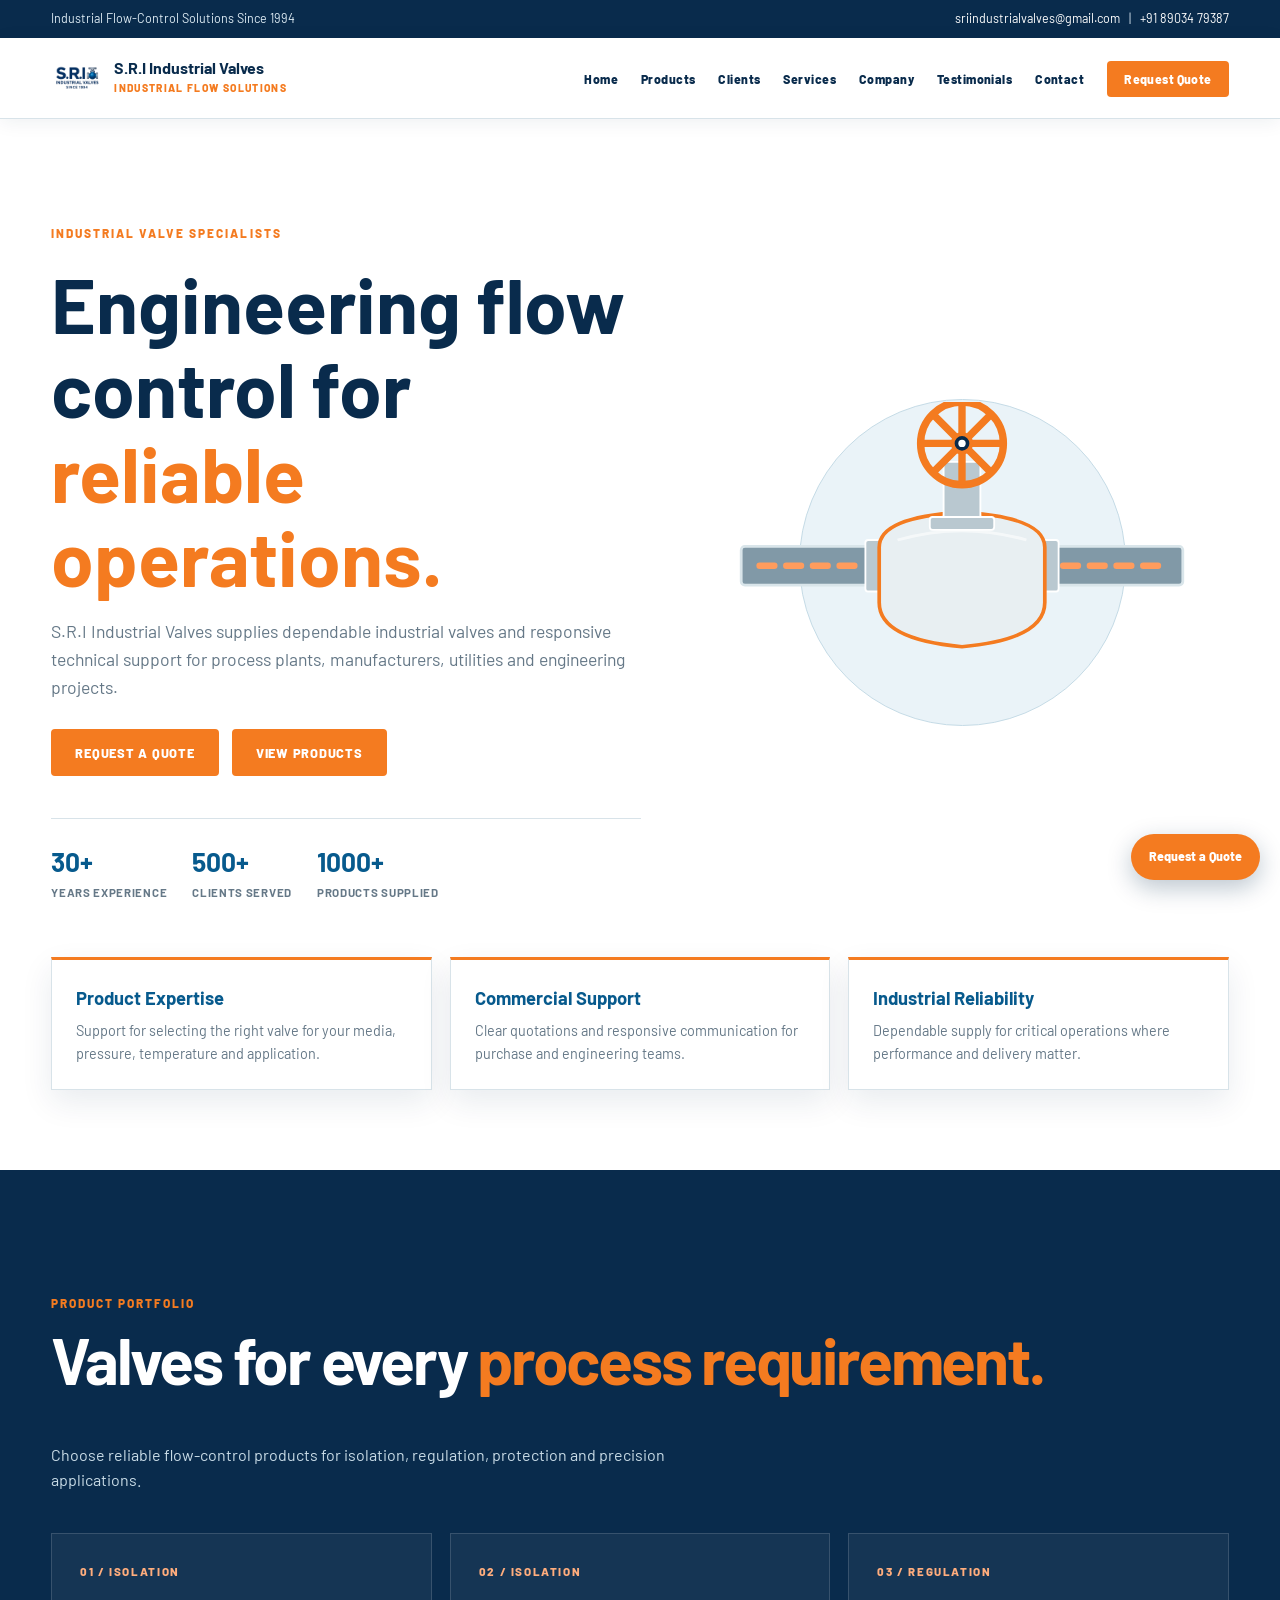
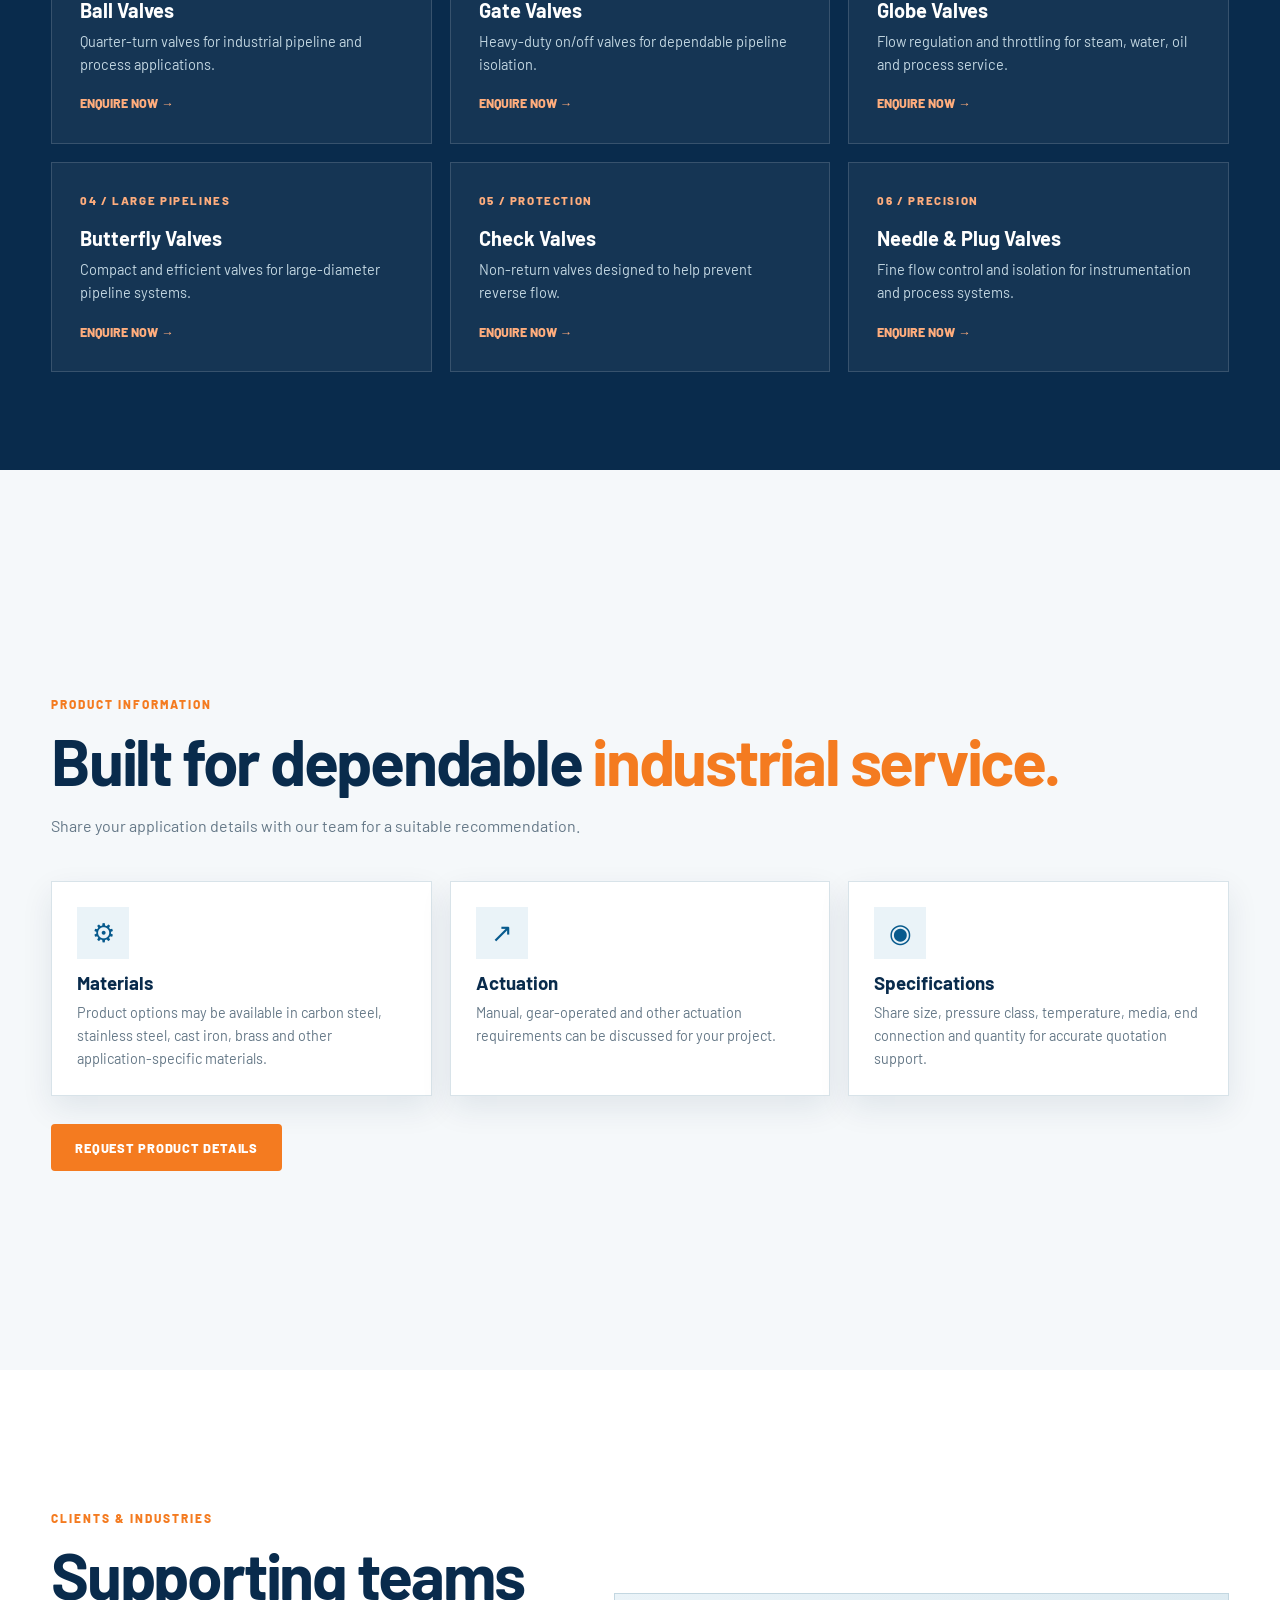
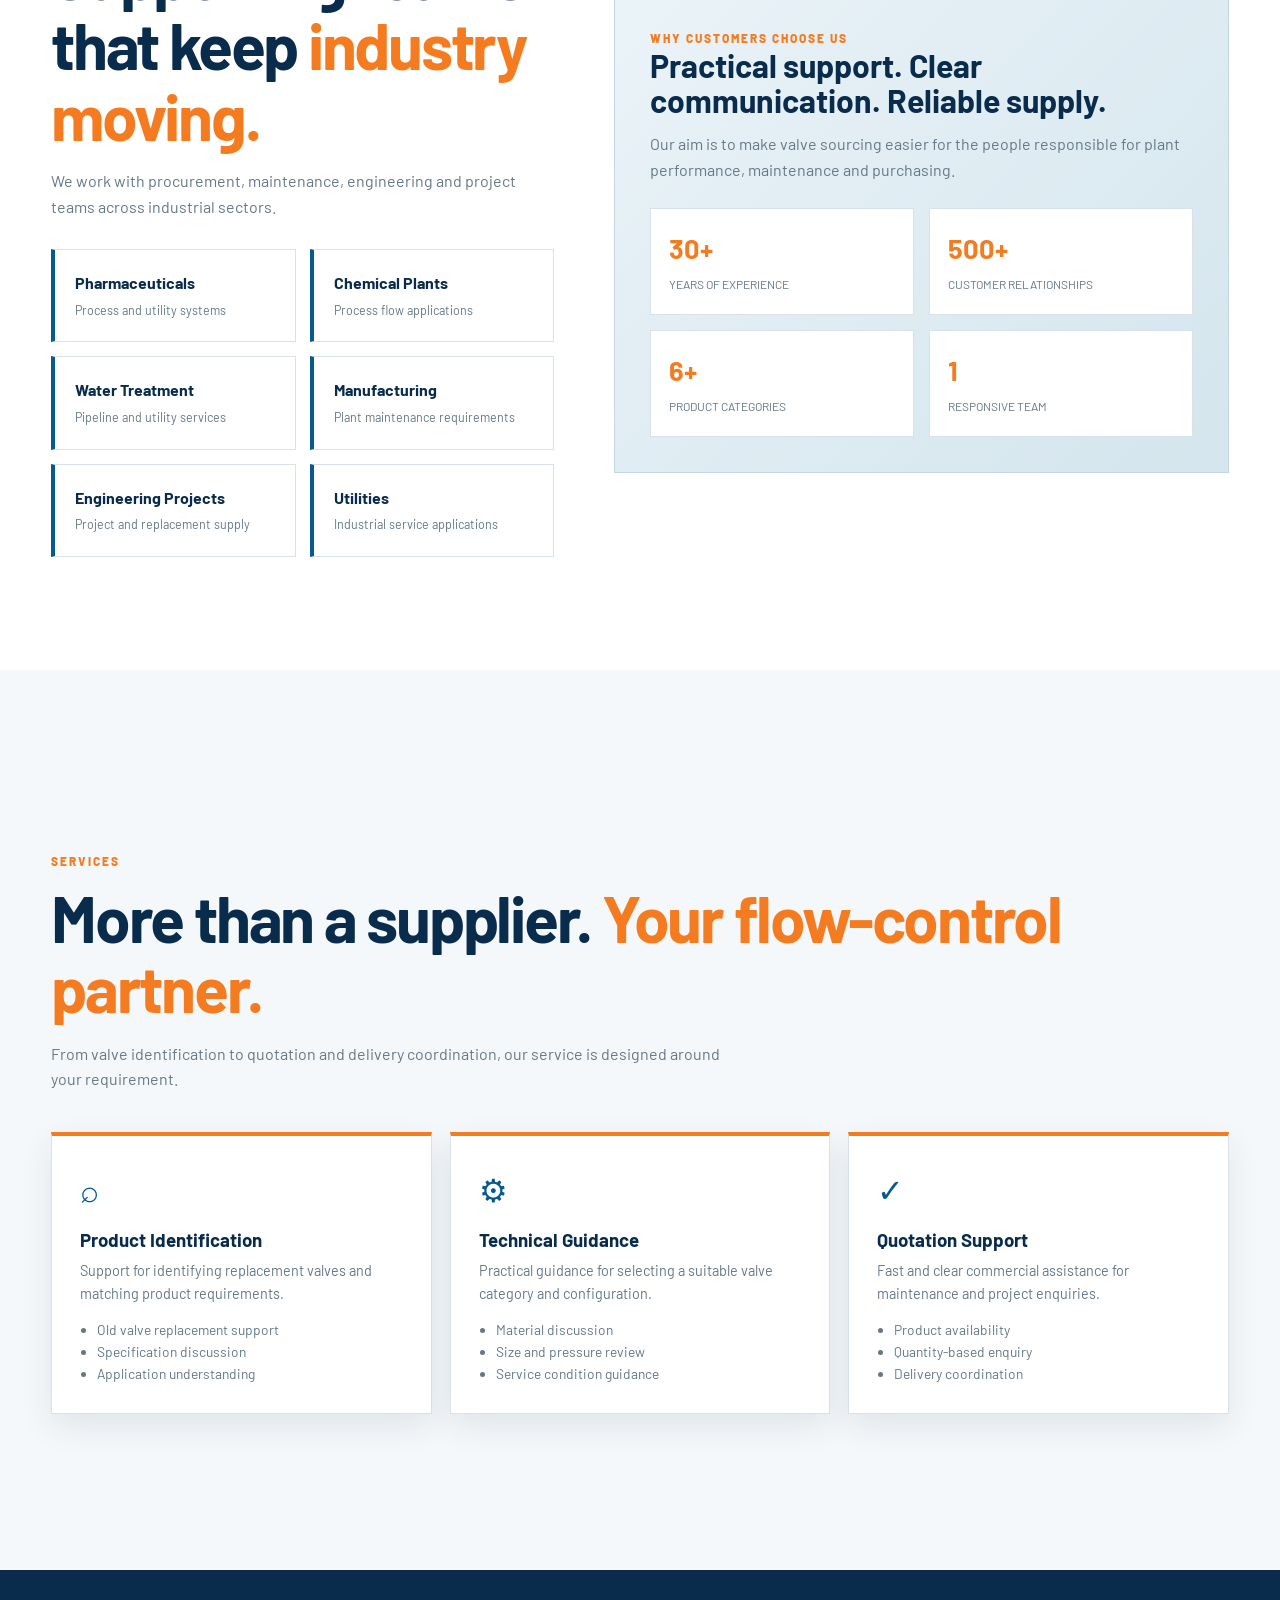
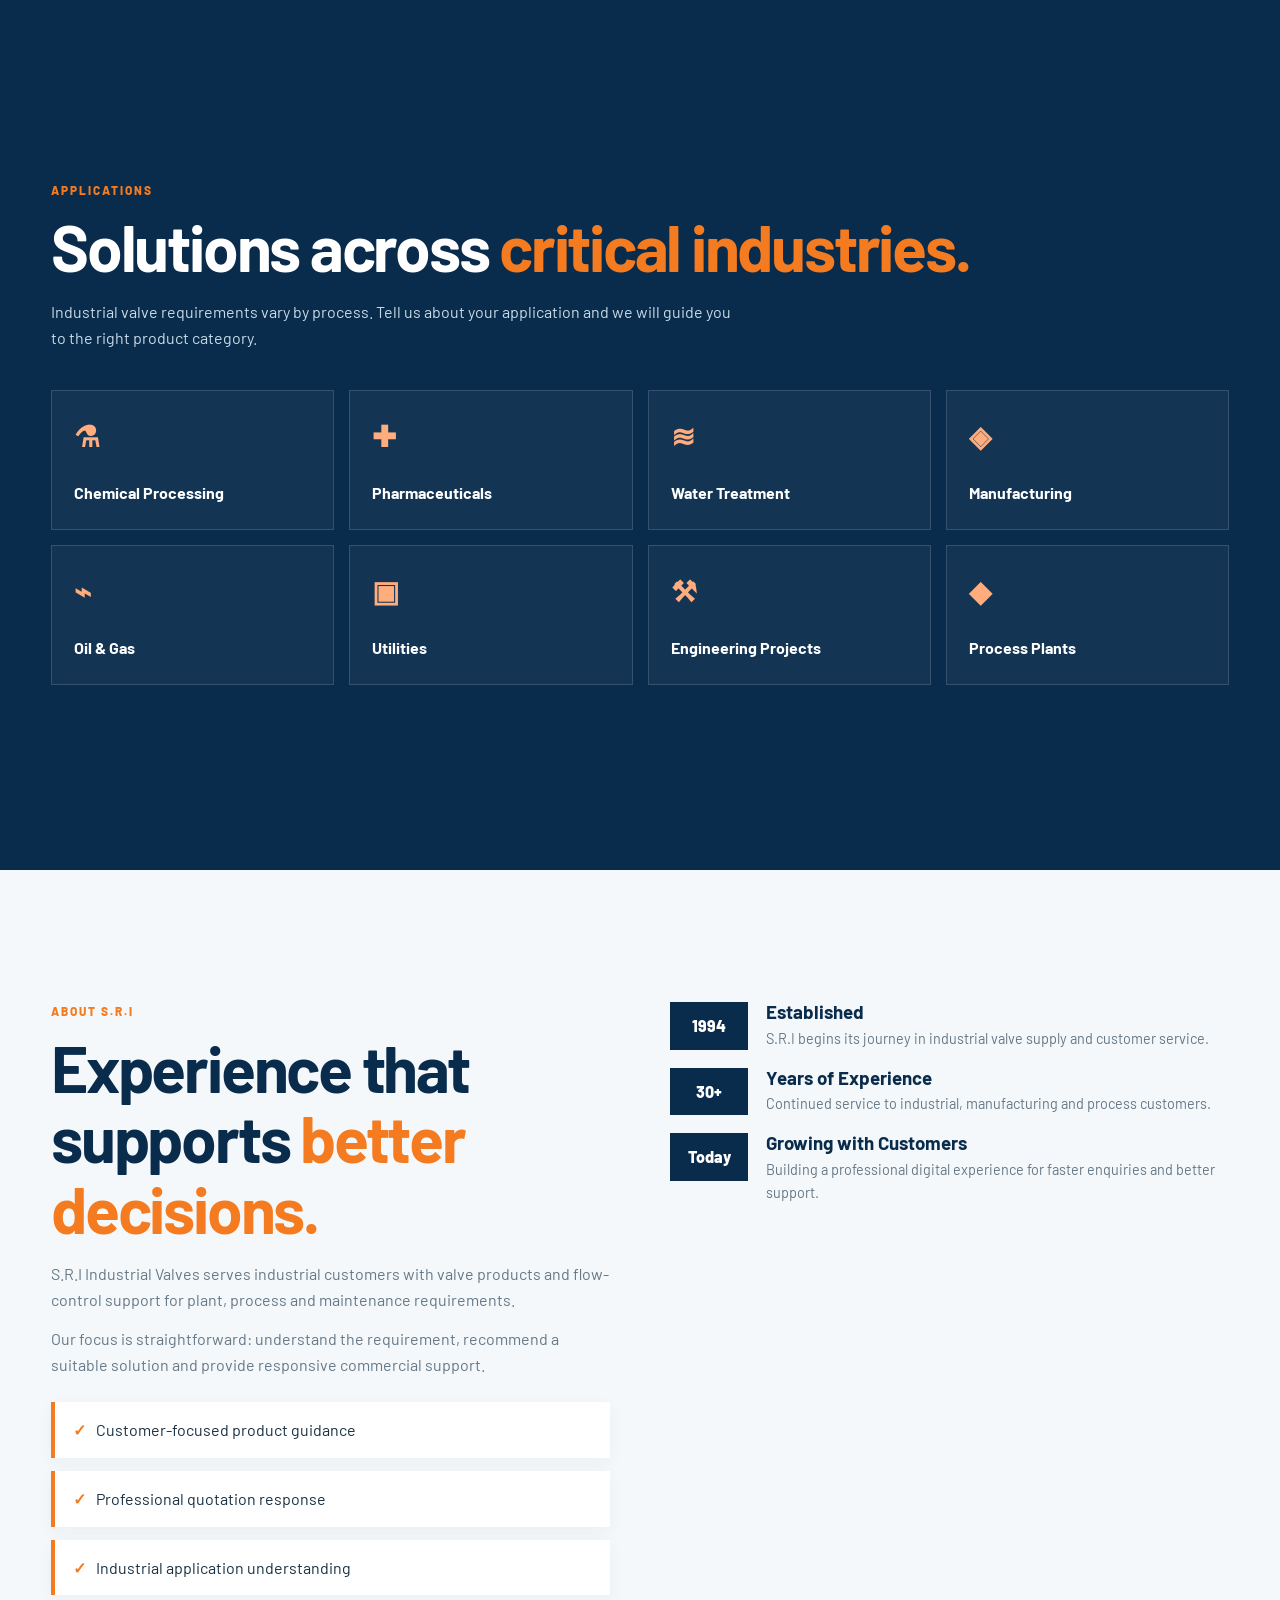
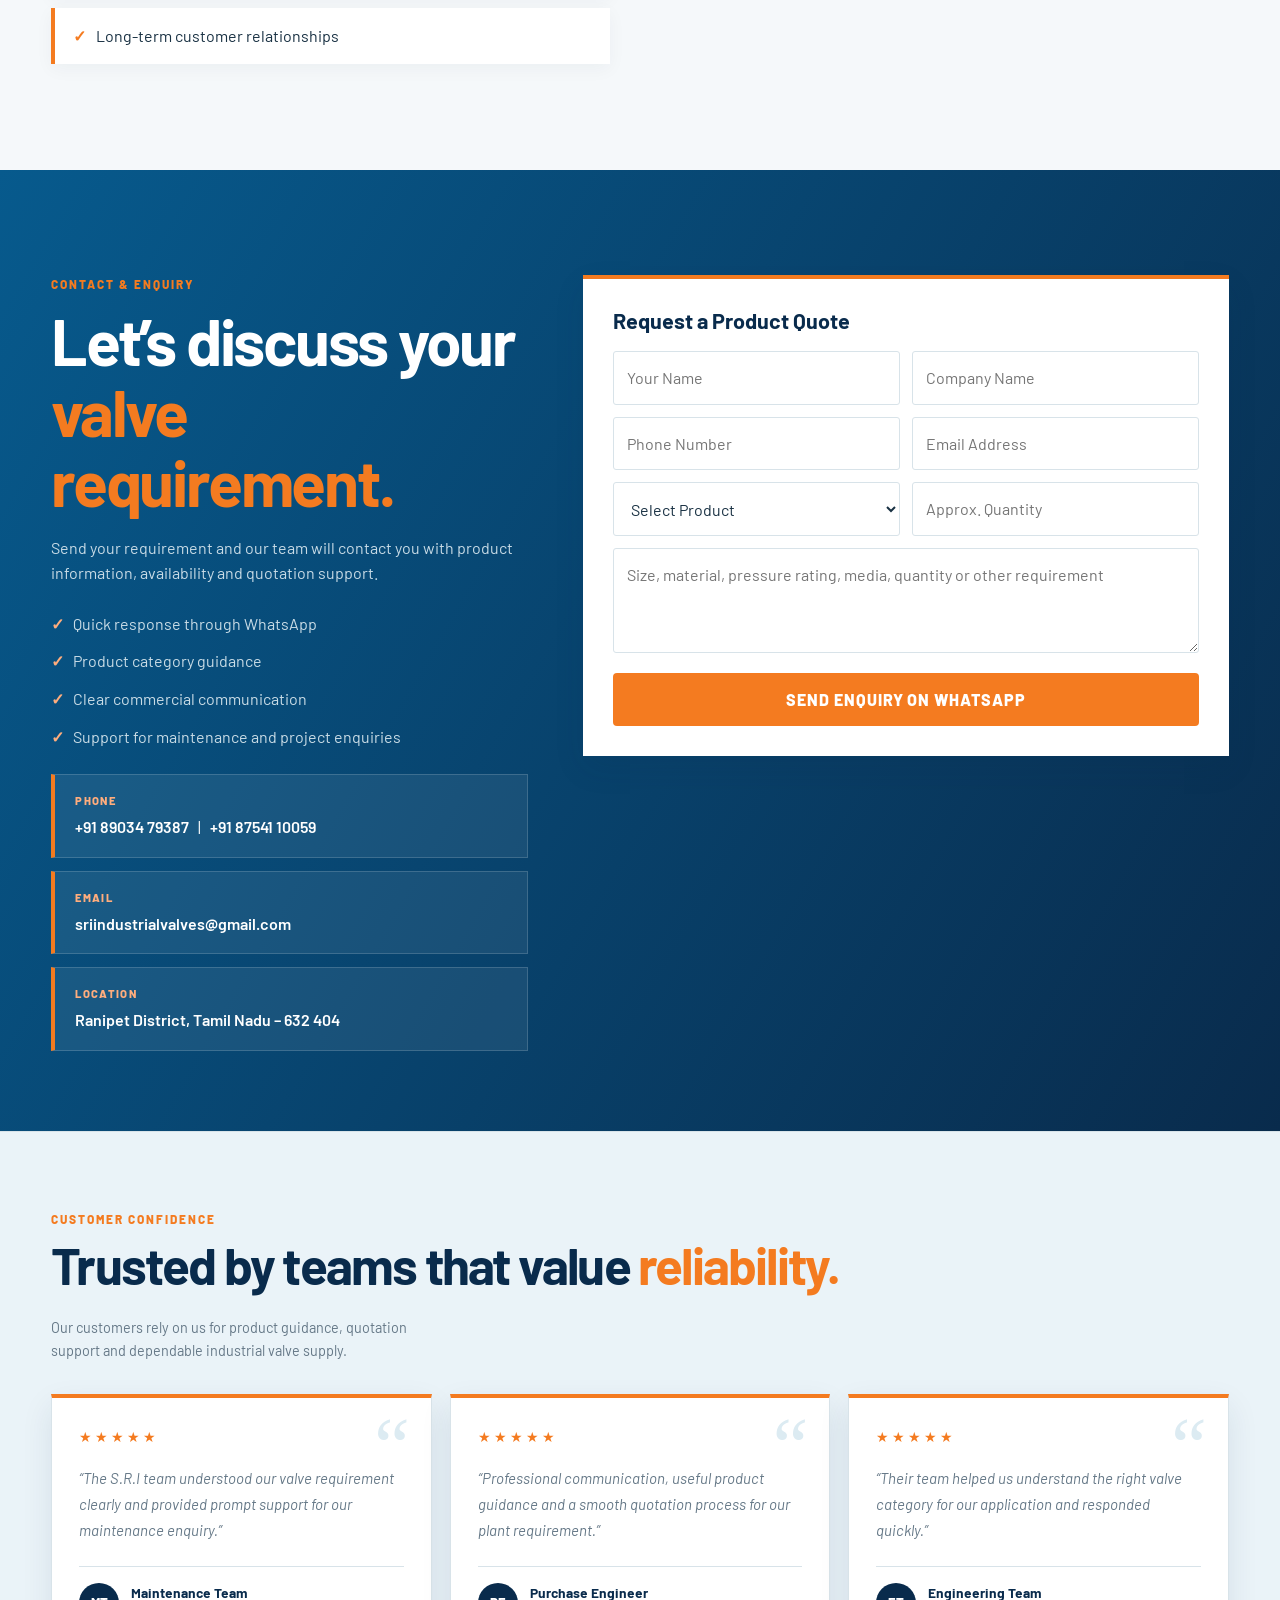
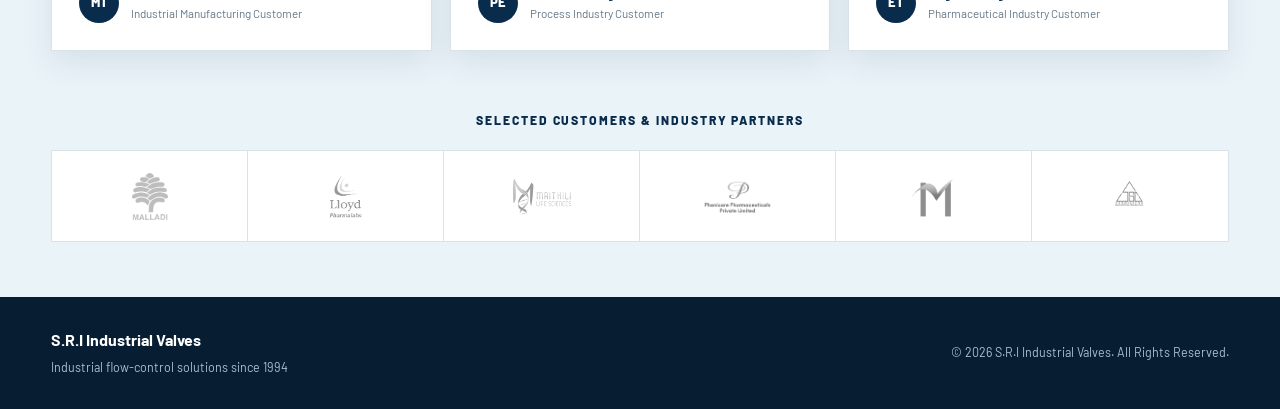
==== index.html @ 45f21a57 "Update print statement from 'Hello' to 'Goodbye'" ====
<!DOCTYPE html>
<html lang="en">
<head>
<meta charset="UTF-8">
<meta name="viewport" content="width=device-width, initial-scale=1.0">
<meta name="description" content="S.R.I Industrial Valves - Industrial valve products, technical service and quotation support.">
<title>S.R.I Industrial Valves | Industrial Flow Solutions</title>

<link href="https://fonts.googleapis.com/css2?family=Barlow:wght@400;500;600;700;800&display=swap" rel="stylesheet">

<style>
:root{
  --navy:#092B4C;
  --blue:#075A8D;
  --blue-light:#EAF3F8;
  --orange:#F47B20;
  --orange-dark:#D95D0B;
  --text:#193143;
  --muted:#657887;
  --bg:#F5F8FA;
  --white:#FFFFFF;
  --line:#D8E3E9;
  --shadow:0 12px 30px rgba(9,43,76,.09);
}

*{box-sizing:border-box;margin:0;padding:0}

html{
  scroll-behavior:smooth;
  scroll-padding-top:90px;
}

body{
  font-family:Barlow,Arial,sans-serif;
  color:var(--text);
  background:var(--white);
  line-height:1.6;
  overflow-x:hidden;
}

a{text-decoration:none;color:inherit}
button,input,select,textarea{font:inherit}
.container{width:min(1180px,92%);margin:auto}

/* TOP BAR */
.topbar{
  background:var(--navy);
  color:#dceaf3;
  font-size:.78rem;
}

.topbar .container{
  min-height:38px;
  display:flex;
  align-items:center;
  justify-content:space-between;
  gap:20px;
}

.topbar a{color:#fff}
.topbar a:hover{color:#ffad7d}

/* HEADER */
.header{
  position:sticky;
  top:0;
  z-index:1000;
  background:#fff;
  border-bottom:1px solid var(--line);
  box-shadow:0 3px 18px rgba(9,43,76,.07);
}

.nav{
  min-height:80px;
  display:flex;
  align-items:center;
  justify-content:space-between;
  gap:25px;
}

.brand{
  display:flex;
  align-items:center;
  gap:11px;
  color:var(--navy);
}

.brand img{
  width:52px;
  height:52px;
  object-fit:contain;
}

.brand strong{
  display:block;
  font-size:1rem;
  line-height:1.1;
}

.brand small{
  display:block;
  margin-top:4px;
  color:var(--orange);
  font-size:.65rem;
  font-weight:800;
  letter-spacing:.13em;
}

.nav-links{
  display:flex;
  align-items:center;
  gap:23px;
  list-style:none;
}

.nav-links a{
  color:var(--navy);
  font-size:.77rem;
  font-weight:800;
  letter-spacing:.035em;
}

.nav-links a:hover{color:var(--orange)}

.nav-links .quote-link{
  padding:11px 17px;
  border-radius:4px;
  color:#fff;
  background:var(--orange);
}

.nav-links .quote-link:hover{
  color:#fff;
  background:var(--orange-dark);
}

.menu{
  display:none;
  width:43px;
  height:40px;
  border:1px solid var(--line);
  border-radius:5px;
  background:#fff;
  cursor:pointer;
}

.menu span{
  display:block;
  width:22px;
  height:2px;
  margin:5px auto;
  background:var(--navy);
}

/* SECTIONS */
.page-section{
  min-height:100vh;
  padding:105px 0 80px;
  display:flex;
  align-items:center;
}

.light{background:var(--bg)}
.dark{background:var(--navy);color:#fff}
.blue{
  background:linear-gradient(120deg,#075A8D,#092B4C);
  color:#fff;
}

.section-label{
  color:var(--orange);
  font-size:.74rem;
  font-weight:800;
  letter-spacing:.17em;
  text-transform:uppercase;
}

h1,h2,h3{line-height:1.1}

h2{
  margin:12px 0 17px;
  color:var(--navy);
  font-size:clamp(2.4rem,5vw,4.4rem);
  letter-spacing:-.035em;
}

.dark h2,.blue h2{color:#fff}
h2 span{color:var(--orange)}

.intro{
  max-width:680px;
  color:var(--muted);
  font-size:1rem;
}

.dark .intro,.blue .intro{color:#c8dbe6}

.btn{
  display:inline-flex;
  align-items:center;
  justify-content:center;
  min-height:47px;
  padding:0 22px;
  border:2px solid var(--orange);
  border-radius:4px;
  background:var(--orange);
  color:#fff;
  font-size:.8rem;
  font-weight:800;
  letter-spacing:.06em;
  text-transform:uppercase;
  transition:.25s;
}

.btn:hover{
  background:var(--orange-dark);
  border-color:var(--orange-dark);
  transform:translateY(-2px);
}

.btn-outline{
  background:transparent;
  border-color:#fff;
}

.btn-outline:hover{
  background:#ffffff18;
  border-color:#fff;
}

.buttons{
  display:flex;
  gap:13px;
  flex-wrap:wrap;
  margin-top:28px;
}

/* HOME */
#home{
  position:relative;
  overflow:hidden;
}

.home-grid{
  display:grid;
  grid-template-columns:1.05fr .95fr;
  gap:55px;
  align-items:center;
}

.home-content h1{
  margin:18px 0;
  font-size:clamp(3rem,6vw,5.9rem);
  color:var(--navy);
}

.home-content h1 span{color:var(--orange)}

.home-lead{
  max-width:600px;
  color:var(--muted);
  font-size:1.1rem;
}

.home-stats{
  display:flex;
  gap:25px;
  flex-wrap:wrap;
  margin-top:42px;
  padding-top:22px;
  border-top:1px solid var(--line);
}

.home-stats strong{
  display:block;
  color:var(--blue);
  font-size:1.65rem;
}

.home-stats small{
  display:block;
  color:var(--muted);
  font-size:.72rem;
  font-weight:700;
  letter-spacing:.06em;
  text-transform:uppercase;
}

.hero-visual{
  position:relative;
  min-height:390px;
  display:grid;
  place-items:center;
}

.hero-visual:before{
  content:"";
  position:absolute;
  width:325px;
  height:325px;
  border-radius:50%;
  background:var(--blue-light);
  border:1px solid #c5dbe6;
}

.valve-svg{
  position:relative;
  width:min(460px,100%);
  animation:floatValve 4s ease-in-out infinite;
}

.pipe{
  fill:#8199A7;
  stroke:#D9E5EA;
  stroke-width:3;
}

.body{
  fill:#E8EFF2;
  stroke:#F47B20;
  stroke-width:4;
}

.metal{
  fill:#B9C8D0;
  stroke:#fff;
  stroke-width:2;
}

.wheel{
  fill:none;
  stroke:#F47B20;
  stroke-width:8;
}

.flow{
  stroke:#FF9C5D;
  stroke-width:7;
  stroke-linecap:round;
  stroke-dasharray:16 13;
  animation:flow 1.1s linear infinite;
}

@keyframes floatValve{
  50%{transform:translateY(-9px)}
}

@keyframes flow{
  to{stroke-dashoffset:-58}
}

/* HOME CARDS */
.home-cards{
  display:grid;
  grid-template-columns:repeat(3,1fr);
  gap:18px;
  margin-top:55px;
}

.home-card{
  padding:24px;
  background:#fff;
  border:1px solid var(--line);
  border-top:3px solid var(--orange);
  box-shadow:var(--shadow);
}

.home-card b{
  display:block;
  color:var(--blue);
  font-size:1.15rem;
  margin-bottom:6px;
}

.home-card p{
  color:var(--muted);
  font-size:.9rem;
}

/* PRODUCTS */
.product-heading{
  display:flex;
  align-items:end;
  justify-content:space-between;
  gap:30px;
  flex-wrap:wrap;
}

.product-grid{
  display:grid;
  grid-template-columns:repeat(3,1fr);
  gap:18px;
  margin-top:40px;
}

.product{
  position:relative;
  padding:28px;
  background:#ffffff0c;
  border:1px solid #ffffff25;
  transition:.25s;
}

.product:after{
  content:"";
  position:absolute;
  left:0;
  right:0;
  bottom:0;
  height:3px;
  background:var(--orange);
  transform:scaleX(0);
  transform-origin:left;
  transition:.25s;
}

.product:hover{
  transform:translateY(-6px);
  background:#ffffff15;
}

.product:hover:after{transform:scaleX(1)}

.product-number{
  color:#ffad7d;
  font-size:.72rem;
  font-weight:800;
  letter-spacing:.14em;
}

.product h3{
  margin:18px 0 9px;
  font-size:1.25rem;
}

.product p{
  color:#c2d6e1;
  font-size:.91rem;
}

.product a{
  display:inline-block;
  margin-top:18px;
  color:#ffad7d;
  font-size:.78rem;
  font-weight:800;
  text-transform:uppercase;
}

/* PRODUCT DETAIL */
.product-detail{
  display:grid;
  grid-template-columns:repeat(3,1fr);
  gap:18px;
  margin-top:42px;
}

.detail-card{
  padding:25px;
  background:#fff;
  border:1px solid var(--line);
  box-shadow:var(--shadow);
}

.detail-card h3{
  margin:14px 0 8px;
  color:var(--navy);
}

.detail-card p{
  color:var(--muted);
  font-size:.9rem;
}

.detail-icon{
  width:52px;
  height:52px;
  display:grid;
  place-items:center;
  background:var(--blue-light);
  color:var(--blue);
  font-size:1.6rem;
}

/* CLIENTS */
.client-layout{
  display:grid;
  grid-template-columns:.9fr 1.1fr;
  gap:60px;
  align-items:center;
}

.client-list{
  display:grid;
  grid-template-columns:1fr 1fr;
  gap:14px;
  margin-top:30px;
}

.client-card{
  padding:20px;
  background:#fff;
  border:1px solid var(--line);
  border-left:4px solid var(--blue);
  transition:.25s;
}

.client-card:hover{
  border-left-color:var(--orange);
  transform:translateY(-4px);
  box-shadow:var(--shadow);
}

.client-card strong{
  display:block;
  color:var(--navy);
  font-size:1rem;
}

.client-card span{
  color:var(--muted);
  font-size:.78rem;
}

.client-visual{
  padding:35px;
  background:linear-gradient(135deg,#EAF3F8,#D4E5ED);
  border:1px solid #c3d7e1;
}

.client-visual h3{
  color:var(--navy);
  font-size:2rem;
}

.client-visual p{
  margin-top:13px;
  color:var(--muted);
}

.client-numbers{
  display:grid;
  grid-template-columns:1fr 1fr;
  gap:15px;
  margin-top:25px;
}

.client-number{
  padding:18px;
  background:#fff;
  border:1px solid var(--line);
}

.client-number strong{
  display:block;
  color:var(--orange);
  font-size:1.7rem;
}

.client-number span{
  color:var(--muted);
  font-size:.75rem;
  text-transform:uppercase;
}

/* SERVICES */
.service-grid{
  display:grid;
  grid-template-columns:repeat(3,1fr);
  gap:18px;
  margin-top:40px;
}

.service{
  padding:28px;
  background:#fff;
  border:1px solid var(--line);
  border-top:4px solid var(--orange);
  box-shadow:var(--shadow);
}

.service-icon{
  font-size:2rem;
  color:var(--blue);
}

.service h3{
  margin:15px 0 8px;
  color:var(--navy);
}

.service p{
  color:var(--muted);
  font-size:.9rem;
}

.service ul{
  margin-top:14px;
  padding-left:17px;
  color:var(--muted);
  font-size:.86rem;
}

/* INDUSTRIES */
.industry-grid{
  display:grid;
  grid-template-columns:repeat(4,1fr);
  gap:15px;
  margin-top:40px;
}

.industry{
  min-height:140px;
  padding:22px;
  background:#ffffff0b;
  border:1px solid #ffffff25;
  transition:.25s;
}

.industry:hover{
  background:#ffffff15;
  border-color:var(--orange);
  transform:translateY(-5px);
}

.industry b{
  display:block;
  margin-bottom:25px;
  color:#ffad7d;
  font-size:1.8rem;
}

.industry h3{font-size:1rem}

/* ABOUT */
.about-grid{
  display:grid;
  grid-template-columns:1fr 1fr;
  gap:60px;
  align-items:start;
}

.about-text p{
  margin-top:14px;
  color:var(--muted);
}

.about-points{
  display:grid;
  gap:13px;
  margin-top:25px;
  list-style:none;
}

.about-points li{
  padding:15px 18px;
  background:#fff;
  border-left:4px solid var(--orange);
  box-shadow:0 5px 18px #092b4c0b;
}

.about-points li:before{
  content:"✓";
  margin-right:10px;
  color:var(--orange);
  font-weight:800;
}

.timeline{display:grid;gap:18px}

.timeline-item{
  display:grid;
  grid-template-columns:78px 1fr;
  gap:18px;
  align-items:start;
}

.timeline-year{
  padding:11px 5px;
  text-align:center;
  background:var(--navy);
  color:#fff;
  font-weight:800;
}

.timeline-item h3{
  margin-bottom:4px;
  color:var(--navy);
}

.timeline-item p{
  color:var(--muted);
  font-size:.9rem;
}

/* QUOTE AND CONTACT */
.quote-contact{
  display:grid;
  grid-template-columns:.85fr 1.15fr;
  gap:55px;
  align-items:start;
}

.quote-points{
  display:grid;
  gap:12px;
  margin-top:25px;
  list-style:none;
  color:#c9dce6;
}

.quote-points li:before{
  content:"✓";
  margin-right:9px;
  color:#ffad7d;
  font-weight:800;
}

.quote-form{
  padding:30px;
  background:#fff;
  border-top:4px solid var(--orange);
  box-shadow:var(--shadow);
}

.quote-form h3{
  margin-bottom:18px;
  color:var(--navy);
  font-size:1.35rem;
}

.form-grid{
  display:grid;
  grid-template-columns:1fr 1fr;
  gap:12px;
}

.quote-form input,
.quote-form select,
.quote-form textarea{
  width:100%;
  padding:13px;
  border:1px solid var(--line);
  border-radius:3px;
  outline:0;
  color:var(--text);
  background:#fff;
}

.quote-form input:focus,
.quote-form select:focus,
.quote-form textarea:focus{
  border-color:var(--blue);
}

.quote-form textarea{
  min-height:105px;
  margin-top:12px;
  resize:vertical;
}

.quote-form button{
  width:100%;
  margin-top:13px;
  padding:14px;
  border:0;
  border-radius:4px;
  background:var(--orange);
  color:#fff;
  font-weight:800;
  letter-spacing:.06em;
  text-transform:uppercase;
  cursor:pointer;
}

.quote-form button:hover{background:var(--orange-dark)}

.contact-details{
  display:grid;
  gap:13px;
  margin-top:25px;
}

.contact-item{
  padding:17px 20px;
  background:#ffffff12;
  border:1px solid #ffffff28;
  border-left:4px solid var(--orange);
}

.contact-item small{
  display:block;
  margin-bottom:4px;
  color:#ffad7d;
  font-weight:800;
  font-size:.7rem;
  letter-spacing:.12em;
  text-transform:uppercase;
}

.contact-item a,
.contact-item span{
  color:#fff;
  font-weight:600;
}

/* TESTIMONIALS AND LOGOS */
.footer-proof{
  padding:78px 0 55px;
  background:#EAF3F8;
  border-top:1px solid var(--line);
}

.footer-proof-head{
  display:flex;
  align-items:end;
  justify-content:space-between;
  gap:25px;
  flex-wrap:wrap;
  margin-bottom:32px;
}

.footer-proof-head h2{
  margin:9px 0 0;
  color:var(--navy);
  font-size:clamp(2rem,4vw,3.2rem);
  line-height:1.05;
}

.footer-proof-head h2 span{color:var(--orange)}

.footer-proof-note{
  max-width:400px;
  color:var(--muted);
  font-size:.9rem;
}

.testimonial-grid{
  display:grid;
  grid-template-columns:repeat(3,1fr);
  gap:18px;
}

.testimonial-card{
  position:relative;
  min-height:245px;
  padding:27px;
  background:#fff;
  border:1px solid var(--line);
  border-top:4px solid var(--orange);
  box-shadow:var(--shadow);
}

.testimonial-card:before{
  content:"“";
  position:absolute;
  top:8px;
  right:21px;
  color:#DCEBF2;
  font-family:Georgia,serif;
  font-size:5rem;
  line-height:1;
}

.testimonial-stars{
  color:var(--orange);
  font-size:.9rem;
  letter-spacing:3px;
}

.testimonial-card blockquote{
  position:relative;
  z-index:1;
  margin:18px 0 23px;
  color:var(--muted);
  font-size:.94rem;
  font-style:italic;
  line-height:1.7;
}

.testimonial-person{
  display:flex;
  align-items:center;
  gap:12px;
  padding-top:15px;
  border-top:1px solid var(--line);
}

.testimonial-avatar{
  width:40px;
  height:40px;
  display:grid;
  place-items:center;
  border-radius:50%;
  background:var(--navy);
  color:#fff;
  font-weight:800;
  font-size:.82rem;
}

.testimonial-person strong{
  display:block;
  color:var(--navy);
  font-size:.86rem;
}

.testimonial-person small{
  display:block;
  color:var(--muted);
  font-size:.73rem;
}

.client-logo-title{
  margin:60px 0 20px;
  color:var(--navy);
  font-size:.76rem;
  font-weight:800;
  letter-spacing:.16em;
  text-align:center;
  text-transform:uppercase;
}

.client-logo-strip{
  display:grid;
  grid-template-columns:repeat(6,1fr);
  border:1px solid var(--line);
  background:#fff;
}

.client-logo{
  min-height:90px;
  padding:15px;
  display:flex;
  align-items:center;
  justify-content:center;
  border-right:1px solid var(--line);
  transition:.25s;
}

.client-logo:last-child{border-right:0}

.client-logo:hover{background:var(--blue-light)}

.client-logo img{
  max-width:115px;
  max-height:47px;
  object-fit:contain;
  filter:grayscale(100%);
  opacity:.62;
  transition:.25s;
}

.client-logo:hover img{
  filter:grayscale(0);
  opacity:1;
}

.client-logo-fallback{
  color:var(--navy);
  font-size:.75rem;
  font-weight:800;
  letter-spacing:.04em;
  text-align:center;
  text-transform:uppercase;
}

/* FOOTER */
footer{
  padding:30px 0;
  background:#061D32;
  color:#abc1cf;
}

.footer-inner{
  display:flex;
  align-items:center;
  justify-content:space-between;
  gap:20px;
  flex-wrap:wrap;
}

footer strong{color:#fff}
footer small{font-size:.78rem}

.floating{
  position:fixed;
  right:20px;
  bottom:20px;
  z-index:900;
  padding:13px 18px;
  border-radius:25px;
  background:var(--orange);
  color:#fff;
  font-size:.78rem;
  font-weight:800;
  box-shadow:0 8px 25px #092b4c45;
}

.floating:hover{background:var(--orange-dark)}

/* RESPONSIVE */
@media(max-width:900px){
  .topbar .container{
    justify-content:center;
    text-align:center;
  }

  .top-email{display:none}

  .nav-links{
    display:none;
    position:absolute;
    top:80px;
    left:4%;
    right:4%;
    padding:9px;
    flex-direction:column;
    align-items:stretch;
    gap:0;
    background:#fff;
    border:1px solid var(--line);
    box-shadow:var(--shadow);
  }

  .nav-links.open{display:flex}
  .nav-links a{display:block;padding:14px}
  .menu{display:block}

  .home-grid,
  .client-layout,
  .about-grid,
  .quote-contact{
    grid-template-columns:1fr;
  }

  .home-content{text-align:center}
  .home-lead{margin:auto}
  .buttons,.home-stats{justify-content:center}

  .hero-visual{
    order:-1;
    min-height:285px;
  }

  .valve-svg{max-width:350px}

  .product-grid,
  .product-detail,
  .service-grid,
  .testimonial-grid{
    grid-template-columns:repeat(2,1fr);
  }

  .industry-grid{grid-template-columns:repeat(2,1fr)}

  .client-logo-strip{grid-template-columns:repeat(3,1fr)}

  .client-logo:nth-child(3){border-right:0}

  .client-logo:nth-child(-n+3){
    border-bottom:1px solid var(--line);
  }
}

@media(max-width:560px){
  .container{width:90%}

  .page-section{
    min-height:0;
    padding:80px 0 65px;
  }

  .brand strong{font-size:.82rem}
  .brand small{font-size:.55rem}
  .home-content h1{font-size:3.3rem}

  .product-grid,
  .product-detail,
  .service-grid,
  .industry-grid,
  .client-list,
  .form-grid,
  .testimonial-grid{
    grid-template-columns:1fr;
  }

  .home-cards{grid-template-columns:1fr}

  .client-numbers{grid-template-columns:1fr 1fr}

  .quote-form{padding:22px}

  .footer-proof{padding:60px 0 40px}

  .client-logo-strip{grid-template-columns:repeat(2,1fr)}

  .client-logo{
    min-height:78px;
    border-right:1px solid var(--line);
    border-bottom:1px solid var(--line);
  }

  .client-logo:nth-child(3){
    border-right:1px solid var(--line);
  }

  .client-logo:nth-child(even){border-right:0}

  .client-logo:nth-last-child(-n+2){border-bottom:0}

  .floating{
    right:12px;
    bottom:12px;
    font-size:.7rem;
  }
}
</style>
</head>

<body>

<!-- TOP BAR -->
<div class="topbar">
  <div class="container">
    <span>Industrial Flow-Control Solutions Since 1994</span>
    <span class="top-email">
      <a href="mailto:sriindustrialvalves@gmail.com">sriindustrialvalves@gmail.com</a>
      &nbsp; | &nbsp;
      <a href="tel:+918903479387">+91 89034 79387</a>
    </span>
  </div>
</div>

<!-- HEADER -->
<header class="header">
  <div class="container nav">
    <a class="brand" href="#home">
      <img src="logo.png" alt="S.R.I Industrial Valves logo">
      <div>
        <strong>S.R.I Industrial Valves</strong>
        <small>INDUSTRIAL FLOW SOLUTIONS</small>
      </div>
    </a>

    <button class="menu" id="menu" aria-label="Open navigation">
      <span></span>
      <span></span>
      <span></span>
    </button>

    <ul class="nav-links" id="navLinks">
      <li><a href="#home">Home</a></li>
      <li><a href="#products">Products</a></li>
      <li><a href="#clients">Clients</a></li>
      <li><a href="#services">Services</a></li>
      <li><a href="#about">Company</a></li>
      <li><a href="#testimonials">Testimonials</a></li>
      <li><a href="#contact">Contact</a></li>
      <li><a class="quote-link" href="#quote">Request Quote</a></li>
    </ul>
  </div>
</header>

<main>

<!-- HOME -->
<section class="page-section" id="home">
  <div class="container">
    <div class="home-grid">

      <div class="home-content">
        <div class="section-label">Industrial Valve Specialists</div>

        <h1>
          Engineering flow control for
          <span>reliable operations.</span>
        </h1>

        <p class="home-lead">
          S.R.I Industrial Valves supplies dependable industrial valves and responsive technical support for process plants, manufacturers, utilities and engineering projects.
        </p>

        <div class="buttons">
          <a class="btn" href="#quote">Request a Quote</a>
          <a class="btn" href="#products">View Products</a>
        </div>

        <div class="home-stats">
          <div>
            <strong>30+</strong>
            <small>Years Experience</small>
          </div>
          <div>
            <strong>500+</strong>
            <small>Clients Served</small>
          </div>
          <div>
            <strong>1000+</strong>
            <small>Products Supplied</small>
          </div>
        </div>
      </div>

      <div class="hero-visual">
        <svg class="valve-svg" viewBox="0 0 500 350" xmlns="http://www.w3.org/2000/svg" aria-label="Industrial valve illustration">
          <rect class="pipe" x="10" y="157" width="155" height="42" rx="4"/>
          <rect class="pipe" x="335" y="157" width="155" height="42" rx="4"/>

          <rect class="metal" x="145" y="150" width="25" height="56" rx="3"/>
          <rect class="metal" x="330" y="150" width="25" height="56" rx="3"/>

          <path class="flow" d="M30 178h110"/>
          <path class="flow" d="M360 178h110"/>

          <path class="body" d="M160 158 Q160 125 250 120 Q340 125 340 158 L340 218 Q340 258 250 266 Q160 258 160 218Z"/>
          <path d="M180 150 Q250 130 320 150" fill="none" stroke="#fff" stroke-opacity=".6" stroke-width="3"/>

          <rect class="metal" x="230" y="65" width="40" height="67" rx="4"/>
          <rect class="metal" x="215" y="125" width="70" height="14" rx="3"/>

          <circle class="wheel" cx="250" cy="45" r="45"/>
          <path class="wheel" d="M250 0v90M205 45h90M218 13l64 64M282 13l-64 64"/>

          <circle cx="250" cy="45" r="10" fill="#092B4C" stroke="#F47B20" stroke-width="4"/>
          <circle cx="250" cy="45" r="4" fill="#fff"/>
        </svg>
      </div>

    </div>

    <div class="home-cards">
      <div class="home-card">
        <b>Product Expertise</b>
        <p>Support for selecting the right valve for your media, pressure, temperature and application.</p>
      </div>

      <div class="home-card">
        <b>Commercial Support</b>
        <p>Clear quotations and responsive communication for purchase and engineering teams.</p>
      </div>

      <div class="home-card">
        <b>Industrial Reliability</b>
        <p>Dependable supply for critical operations where performance and delivery matter.</p>
      </div>
    </div>
  </div>
</section>

<!-- PRODUCTS -->
<section class="page-section dark" id="products">
  <div class="container">

    <div class="product-heading">
      <div>
        <div class="section-label">Product Portfolio</div>
        <h2>Valves for every <span>process requirement.</span></h2>
      </div>

      <p class="intro">
        Choose reliable flow-control products for isolation, regulation, protection and precision applications.
      </p>
    </div>

    <div class="product-grid">
      <article class="product">
        <div class="product-number">01 / ISOLATION</div>
        <h3>Ball Valves</h3>
        <p>Quarter-turn valves for industrial pipeline and process applications.</p>
        <a href="#quote">Enquire now →</a>
      </article>

      <article class="product">
        <div class="product-number">02 / ISOLATION</div>
        <h3>Gate Valves</h3>
        <p>Heavy-duty on/off valves for dependable pipeline isolation.</p>
        <a href="#quote">Enquire now →</a>
      </article>

      <article class="product">
        <div class="product-number">03 / REGULATION</div>
        <h3>Globe Valves</h3>
        <p>Flow regulation and throttling for steam, water, oil and process service.</p>
        <a href="#quote">Enquire now →</a>
      </article>

      <article class="product">
        <div class="product-number">04 / LARGE PIPELINES</div>
        <h3>Butterfly Valves</h3>
        <p>Compact and efficient valves for large-diameter pipeline systems.</p>
        <a href="#quote">Enquire now →</a>
      </article>

      <article class="product">
        <div class="product-number">05 / PROTECTION</div>
        <h3>Check Valves</h3>
        <p>Non-return valves designed to help prevent reverse flow.</p>
        <a href="#quote">Enquire now →</a>
      </article>

      <article class="product">
        <div class="product-number">06 / PRECISION</div>
        <h3>Needle & Plug Valves</h3>
        <p>Fine flow control and isolation for instrumentation and process systems.</p>
        <a href="#quote">Enquire now →</a>
      </article>
    </div>
  </div>
</section>

<!-- PRODUCT DETAILS -->
<section class="page-section light" id="product-range">
  <div class="container">
    <div class="section-label">Product Information</div>
    <h2>Built for dependable <span>industrial service.</span></h2>

    <p class="intro">
      Share your application details with our team for a suitable recommendation.
    </p>

    <div class="product-detail">
      <div class="detail-card">
        <div class="detail-icon">⚙</div>
        <h3>Materials</h3>
        <p>Product options may be available in carbon steel, stainless steel, cast iron, brass and other application-specific materials.</p>
      </div>

      <div class="detail-card">
        <div class="detail-icon">↗</div>
        <h3>Actuation</h3>
        <p>Manual, gear-operated and other actuation requirements can be discussed for your project.</p>
      </div>

      <div class="detail-card">
        <div class="detail-icon">◉</div>
        <h3>Specifications</h3>
        <p>Share size, pressure class, temperature, media, end connection and quantity for accurate quotation support.</p>
      </div>
    </div>

    <div class="buttons">
      <a class="btn" href="#quote">Request Product Details</a>
    </div>
  </div>
</section>

<!-- CLIENTS -->
<section class="page-section" id="clients">
  <div class="container client-layout">

    <div>
      <div class="section-label">Clients & Industries</div>
      <h2>Supporting teams that keep <span>industry moving.</span></h2>

      <p class="intro">
        We work with procurement, maintenance, engineering and project teams across industrial sectors.
      </p>

      <div class="client-list">
        <div class="client-card">
          <strong>Pharmaceuticals</strong>
          <span>Process and utility systems</span>
        </div>

        <div class="client-card">
          <strong>Chemical Plants</strong>
          <span>Process flow applications</span>
        </div>

        <div class="client-card">
          <strong>Water Treatment</strong>
          <span>Pipeline and utility services</span>
        </div>

        <div class="client-card">
          <strong>Manufacturing</strong>
          <span>Plant maintenance requirements</span>
        </div>

        <div class="client-card">
          <strong>Engineering Projects</strong>
          <span>Project and replacement supply</span>
        </div>

        <div class="client-card">
          <strong>Utilities</strong>
          <span>Industrial service applications</span>
        </div>
      </div>
    </div>

    <div class="client-visual">
      <div class="section-label">Why Customers Choose Us</div>
      <h3>Practical support. Clear communication. Reliable supply.</h3>

      <p>
        Our aim is to make valve sourcing easier for the people responsible for plant performance, maintenance and purchasing.
      </p>

      <div class="client-numbers">
        <div class="client-number">
          <strong>30+</strong>
          <span>Years of experience</span>
        </div>

        <div class="client-number">
          <strong>500+</strong>
          <span>Customer relationships</span>
        </div>

        <div class="client-number">
          <strong>6+</strong>
          <span>Product categories</span>
        </div>

        <div class="client-number">
          <strong>1</strong>
          <span>Responsive team</span>
        </div>
      </div>
    </div>

  </div>
</section>

<!-- SERVICES -->
<section class="page-section light" id="services">
  <div class="container">
    <div class="section-label">Services</div>
    <h2>More than a supplier. <span>Your flow-control partner.</span></h2>

    <p class="intro">
      From valve identification to quotation and delivery coordination, our service is designed around your requirement.
    </p>

    <div class="service-grid">
      <div class="service">
        <div class="service-icon">⌕</div>
        <h3>Product Identification</h3>
        <p>Support for identifying replacement valves and matching product requirements.</p>
        <ul>
          <li>Old valve replacement support</li>
          <li>Specification discussion</li>
          <li>Application understanding</li>
        </ul>
      </div>

      <div class="service">
        <div class="service-icon">⚙</div>
        <h3>Technical Guidance</h3>
        <p>Practical guidance for selecting a suitable valve category and configuration.</p>
        <ul>
          <li>Material discussion</li>
          <li>Size and pressure review</li>
          <li>Service condition guidance</li>
        </ul>
      </div>

      <div class="service">
        <div class="service-icon">✓</div>
        <h3>Quotation Support</h3>
        <p>Fast and clear commercial assistance for maintenance and project enquiries.</p>
        <ul>
          <li>Product availability</li>
          <li>Quantity-based enquiry</li>
          <li>Delivery coordination</li>
        </ul>
      </div>
    </div>
  </div>
</section>

<!-- INDUSTRIES -->
<section class="page-section dark" id="industries">
  <div class="container">
    <div class="section-label">Applications</div>
    <h2>Solutions across <span>critical industries.</span></h2>

    <p class="intro">
      Industrial valve requirements vary by process. Tell us about your application and we will guide you to the right product category.
    </p>

    <div class="industry-grid">
      <div class="industry"><b>⚗</b><h3>Chemical Processing</h3></div>
      <div class="industry"><b>✚</b><h3>Pharmaceuticals</h3></div>
      <div class="industry"><b>≋</b><h3>Water Treatment</h3></div>
      <div class="industry"><b>◈</b><h3>Manufacturing</h3></div>
      <div class="industry"><b>⌁</b><h3>Oil & Gas</h3></div>
      <div class="industry"><b>▣</b><h3>Utilities</h3></div>
      <div class="industry"><b>⚒</b><h3>Engineering Projects</h3></div>
      <div class="industry"><b>◆</b><h3>Process Plants</h3></div>
    </div>
  </div>
</section>

<!-- ABOUT -->
<section class="page-section light" id="about">
  <div class="container about-grid">

    <div class="about-text">
      <div class="section-label">About S.R.I</div>
      <h2>Experience that supports <span>better decisions.</span></h2>

      <p>
        S.R.I Industrial Valves serves industrial customers with valve products and flow-control support for plant, process and maintenance requirements.
      </p>

      <p>
        Our focus is straightforward: understand the requirement, recommend a suitable solution and provide responsive commercial support.
      </p>

      <ul class="about-points">
        <li>Customer-focused product guidance</li>
        <li>Professional quotation response</li>
        <li>Industrial application understanding</li>
        <li>Long-term customer relationships</li>
      </ul>
    </div>

    <div class="timeline">
      <div class="timeline-item">
        <div class="timeline-year">1994</div>
        <div>
          <h3>Established</h3>
          <p>S.R.I begins its journey in industrial valve supply and customer service.</p>
        </div>
      </div>

      <div class="timeline-item">
        <div class="timeline-year">30+</div>
        <div>
          <h3>Years of Experience</h3>
          <p>Continued service to industrial, manufacturing and process customers.</p>
        </div>
      </div>

      <div class="timeline-item">
        <div class="timeline-year">Today</div>
        <div>
          <h3>Growing with Customers</h3>
          <p>Building a professional digital experience for faster enquiries and better support.</p>
        </div>
      </div>
    </div>

  </div>
</section>

<!-- CONTACT AND QUOTE -->
<section class="page-section blue" id="contact">
  <div class="container quote-contact">

    <div id="quote">
      <div class="section-label">Contact & Enquiry</div>
      <h2>Let’s discuss your <span>valve requirement.</span></h2>

      <p class="intro">
        Send your requirement and our team will contact you with product information, availability and quotation support.
      </p>

      <ul class="quote-points">
        <li>Quick response through WhatsApp</li>
        <li>Product category guidance</li>
        <li>Clear commercial communication</li>
        <li>Support for maintenance and project enquiries</li>
      </ul>

      <div class="contact-details">
        <div class="contact-item">
          <small>Phone</small>
          <a href="tel:+918903479387">+91 89034 79387</a>
          &nbsp; | &nbsp;
          <a href="tel:+918754110059">+91 87541 10059</a>
        </div>

        <div class="contact-item">
          <small>Email</small>
          <a href="mailto:sriindustrialvalves@gmail.com">sriindustrialvalves@gmail.com</a>
        </div>

        <div class="contact-item">
          <small>Location</small>
          <span>Ranipet District, Tamil Nadu – 632 404</span>
        </div>
      </div>
    </div>

    <form class="quote-form" id="quoteForm">
      <h3>Request a Product Quote</h3>

      <div class="form-grid">
        <input name="name" placeholder="Your Name" required>
        <input name="company" placeholder="Company Name">
        <input name="phone" placeholder="Phone Number" required>
        <input name="email" type="email" placeholder="Email Address">

        <select name="product" required>
          <option value="">Select Product</option>
          <option>Ball Valve</option>
          <option>Gate Valve</option>
          <option>Globe Valve</option>
          <option>Butterfly Valve</option>
          <option>Check Valve</option>
          <option>Needle or Plug Valve</option>
          <option>Not Sure - Need Guidance</option>
        </select>

        <input name="quantity" placeholder="Approx. Quantity">
      </div>

      <textarea name="message" placeholder="Size, material, pressure rating, media, quantity or other requirement"></textarea>

      <button type="submit">Send Enquiry on WhatsApp</button>
    </form>

  </div>
</section>

<!-- TESTIMONIALS AND CLIENT LOGOS -->
<section class="footer-proof" id="testimonials">
  <div class="container">

    <div class="footer-proof-head">
      <div>
        <div class="section-label">Customer Confidence</div>
        <h2>Trusted by teams that value <span>reliability.</span></h2>
      </div>

      <p class="footer-proof-note">
        Our customers rely on us for product guidance, quotation support and dependable industrial valve supply.
      </p>
    </div>

    <div class="testimonial-grid">

      <article class="testimonial-card">
        <div class="testimonial-stars">★★★★★</div>

        <blockquote>
          “The S.R.I team understood our valve requirement clearly and provided prompt support for our maintenance enquiry.”
        </blockquote>

        <div class="testimonial-person">
          <div class="testimonial-avatar">MT</div>
          <div>
            <strong>Maintenance Team</strong>
            <small>Industrial Manufacturing Customer</small>
          </div>
        </div>
      </article>

      <article class="testimonial-card">
        <div class="testimonial-stars">★★★★★</div>

        <blockquote>
          “Professional communication, useful product guidance and a smooth quotation process for our plant requirement.”
        </blockquote>

        <div class="testimonial-person">
          <div class="testimonial-avatar">PE</div>
          <div>
            <strong>Purchase Engineer</strong>
            <small>Process Industry Customer</small>
          </div>
        </div>
      </article>

      <article class="testimonial-card">
        <div class="testimonial-stars">★★★★★</div>

        <blockquote>
          “Their team helped us understand the right valve category for our application and responded quickly.”
        </blockquote>

        <div class="testimonial-person">
          <div class="testimonial-avatar">ET</div>
          <div>
            <strong>Engineering Team</strong>
            <small>Pharmaceutical Industry Customer</small>
          </div>
        </div>
      </article>

    </div>

    <div class="client-logo-title">
      Selected Customers & Industry Partners
    </div>

    <div class="client-logo-strip">

      <div class="client-logo">
        <img src="logos/malladi.png" alt="Malladi Drugs and Pharmaceuticals logo"
             onerror="this.style.display='none';this.nextElementSibling.style.display='block'">
        <span class="client-logo-fallback" style="display:none">Malladi Drugs</span>
      </div>

      <div class="client-logo">
        <img src="logos/lloyd.png" alt="Lloyd Pharmalabs logo"
             onerror="this.style.display='none';this.nextElementSibling.style.display='block'">
        <span class="client-logo-fallback" style="display:none">Lloyd Pharmalabs</span>
      </div>

      <div class="client-logo">
        <img src="logos/maithili.png" alt="Maithili Life Sciences logo"
             onerror="this.style.display='none';this.nextElementSibling.style.display='block'">
        <span class="client-logo-fallback" style="display:none">Maithili Life Sciences</span>
      </div>

      <div class="client-logo">
        <img src="logos/phanicare.png" alt="Phanicare logo"
             onerror="this.style.display='none';this.nextElementSibling.style.display='block'">
        <span class="client-logo-fallback" style="display:none">Phanicare</span>
      </div>

      <div class="client-logo">
        <img src="logos/mahaveer.png" alt="Mahaveer Surfactants logo"
             onerror="this.style.display='none';this.nextElementSibling.style.display='block'">
        <span class="client-logo-fallback" style="display:none">Mahaveer Surfactants</span>
      </div>

      <div class="client-logo">
        <img src="logos/stabilitas.png" alt="Stabilitas Solvents logo"
             onerror="this.style.display='none';this.nextElementSibling.style.display='block'">
        <span class="client-logo-fallback" style="display:none">Stabilitas Solvents</span>
      </div>

    </div>
  </div>
</section>

</main>

<!-- FOOTER -->
<footer>
  <div class="container footer-inner">
    <div>
      <strong>S.R.I Industrial Valves</strong><br>
      <small>Industrial flow-control solutions since 1994</small>
    </div>

    <small>
      © 2026 S.R.I Industrial Valves. All Rights Reserved.
    </small>
  </div>
</footer>

<a class="floating" href="#quote">Request a Quote</a>

<script>
const menu=document.getElementById("menu");
const navLinks=document.getElementById("navLinks");

menu.addEventListener("click",function(){
  navLinks.classList.toggle("open");
});

document.querySelectorAll(".nav-links a").forEach(function(link){
  link.addEventListener("click",function(){
    navLinks.classList.remove("open");
  });
});

document.getElementById("quoteForm").addEventListener("submit",function(event){
  event.preventDefault();

  const data=new FormData(this);

  const message=
`Hello S.R.I Industrial Valves,

I would like to request a quotation.

Name: ${data.get("name")}
Company: ${data.get("company")}
Phone: ${data.get("phone")}
Email: ${data.get("email")}
Product: ${data.get("product")}
Quantity: ${data.get("quantity")}
Requirement: ${data.get("message")}`;

  const whatsappUrl=
    "https://wa.me/918903479387?text="+encodeURIComponent(message);

  window.open(whatsappUrl,"_blank");
});
</script>

</body>
</html>
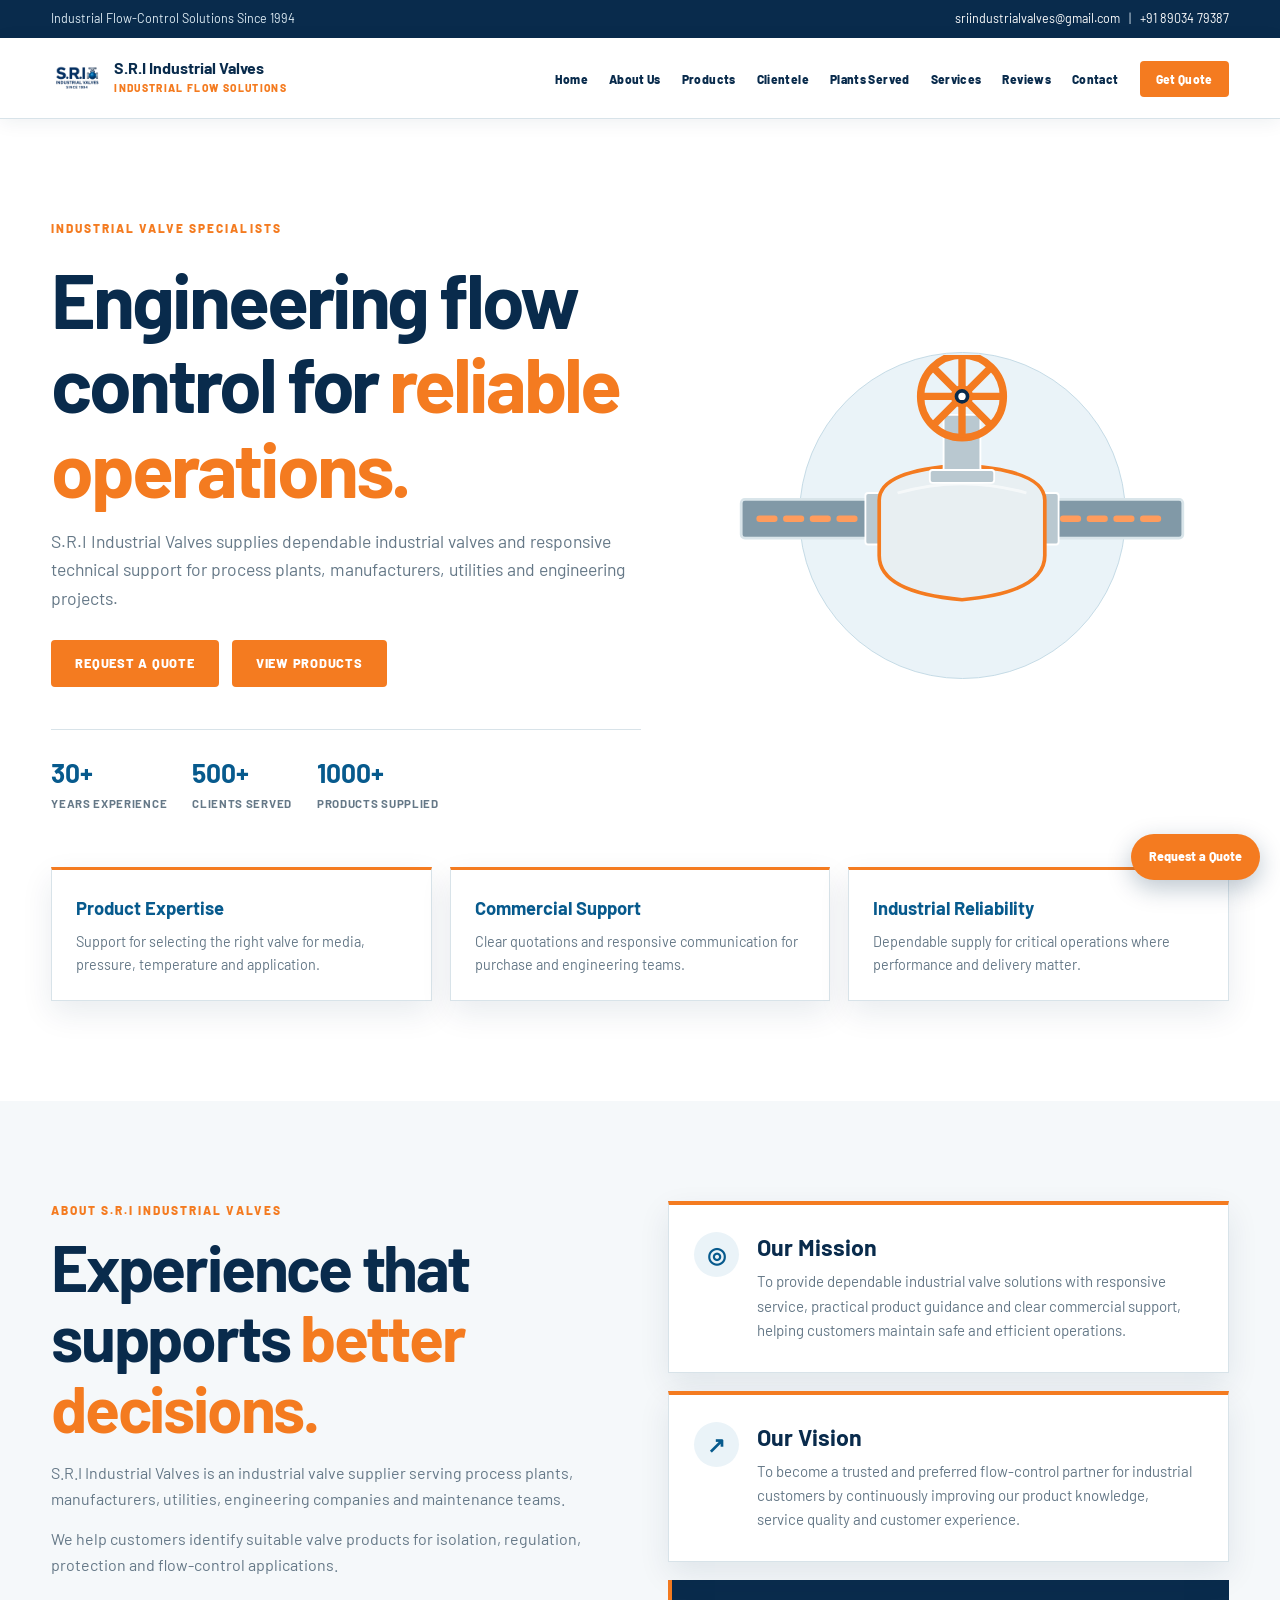
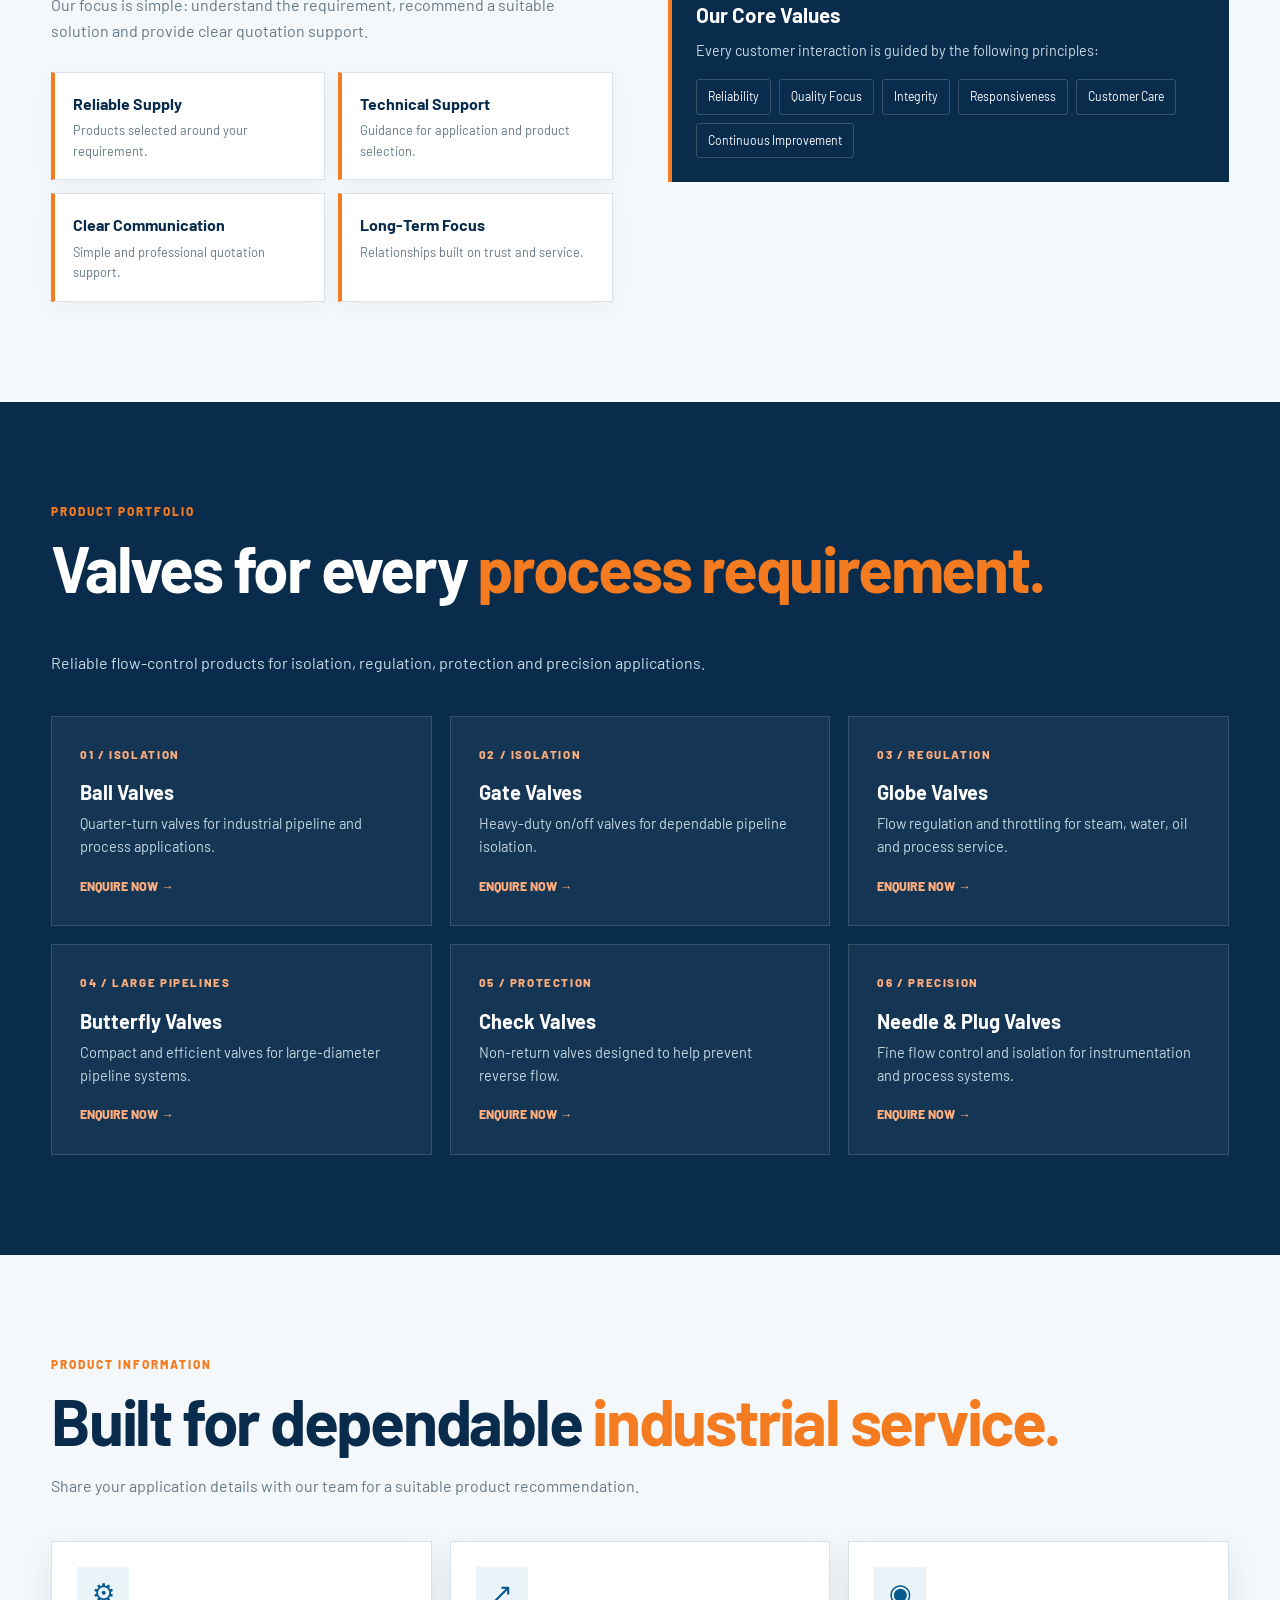
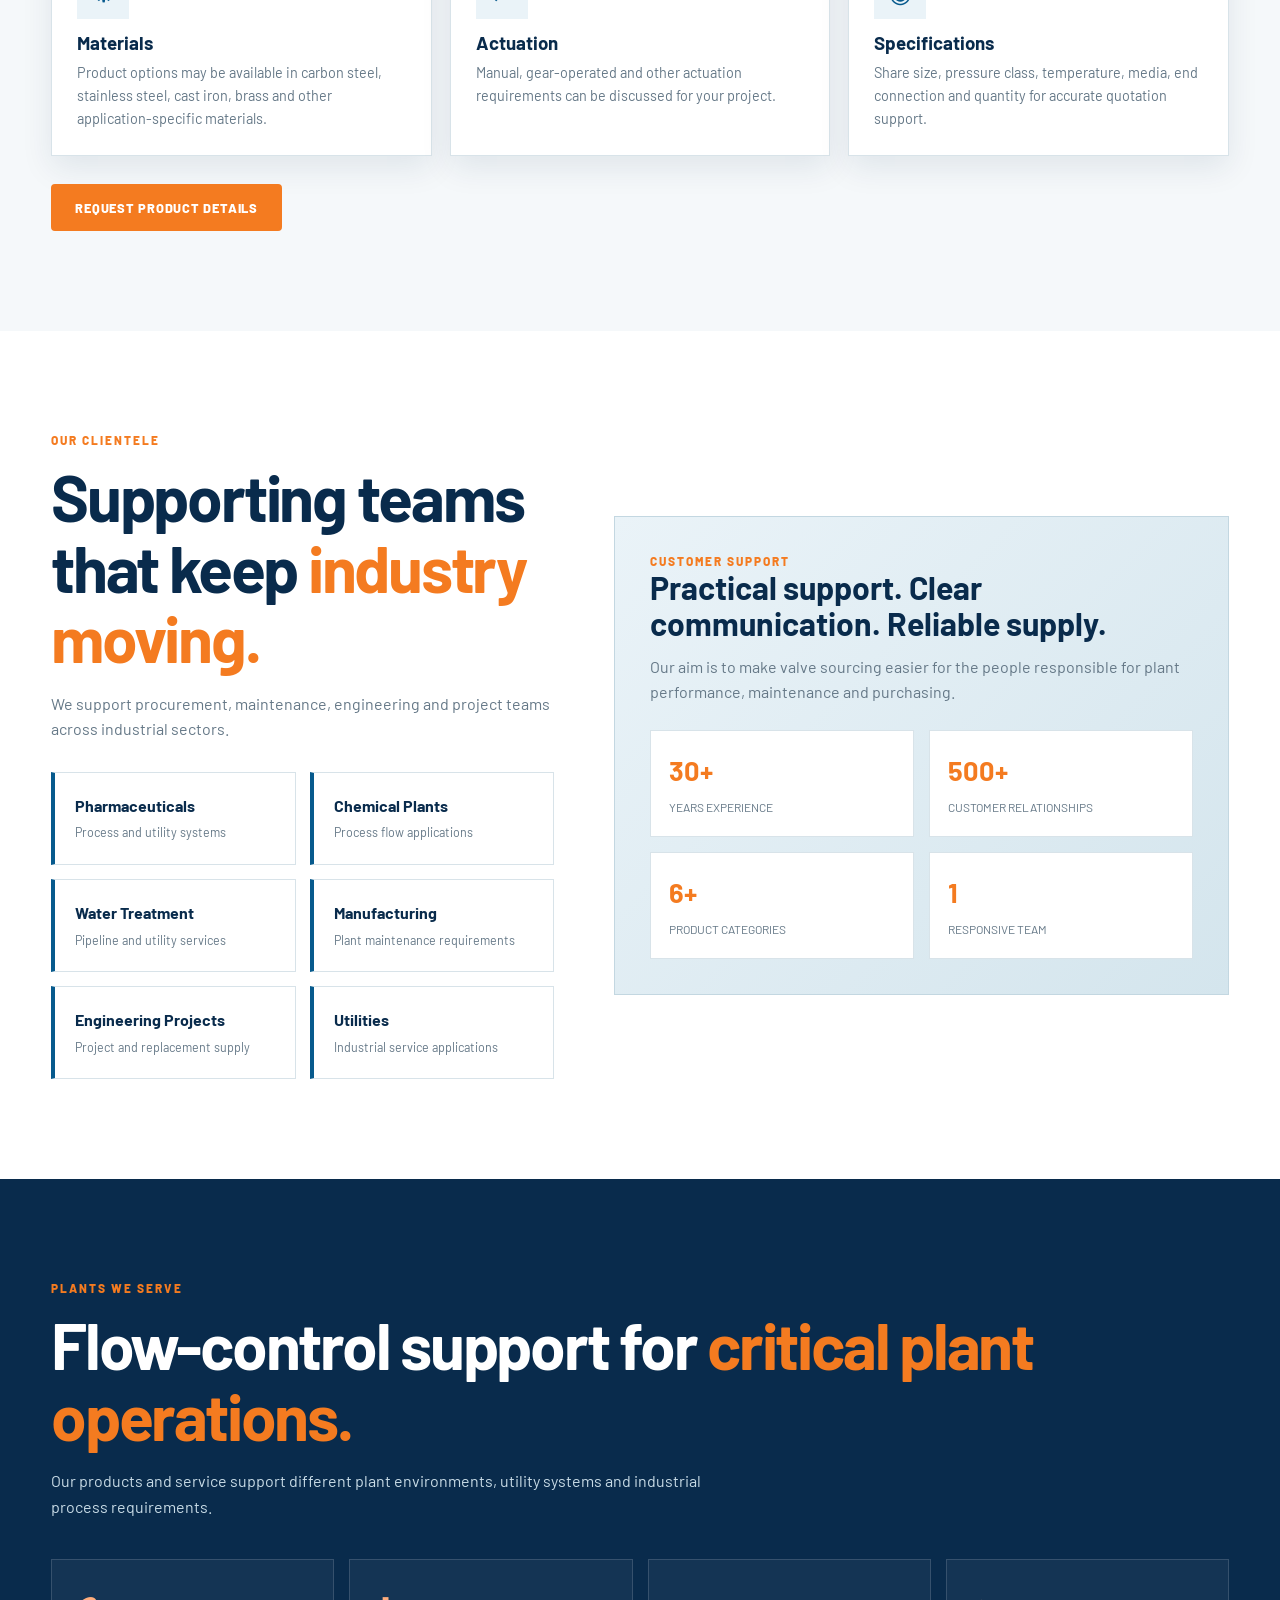
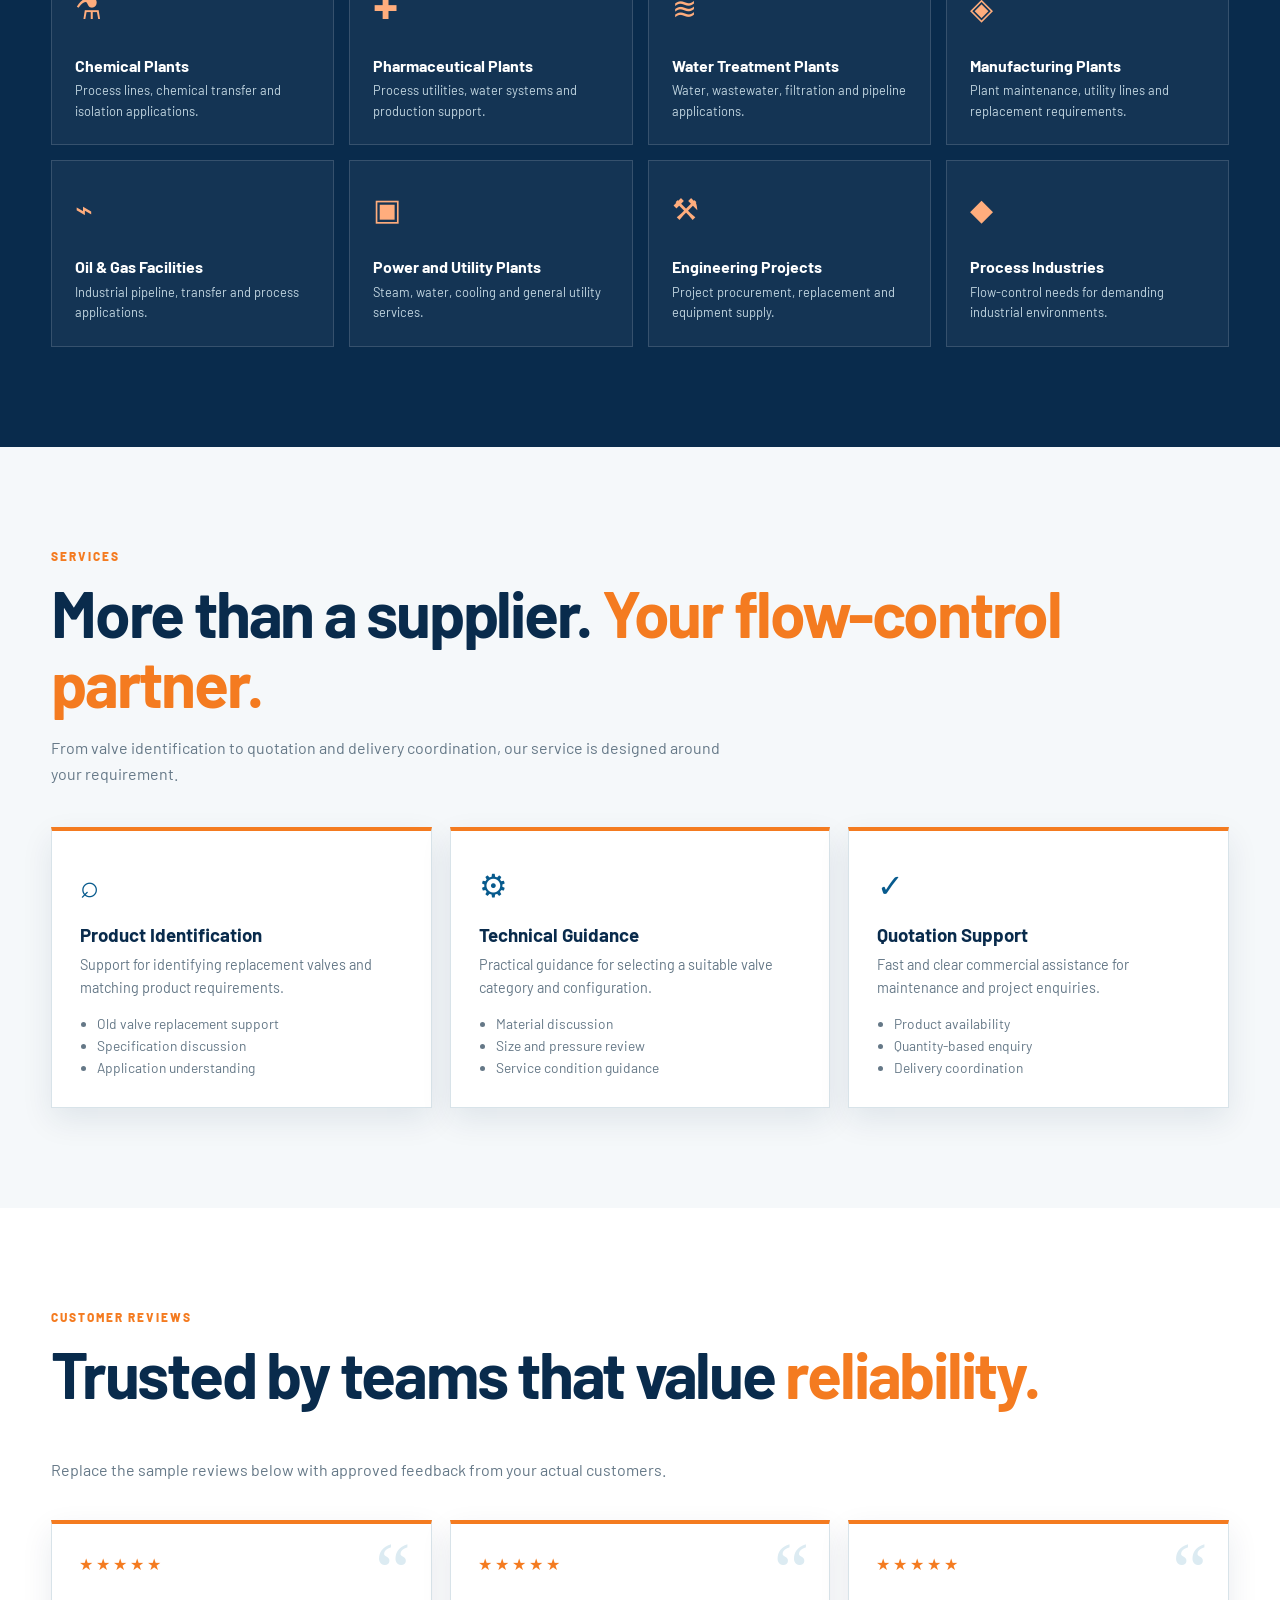
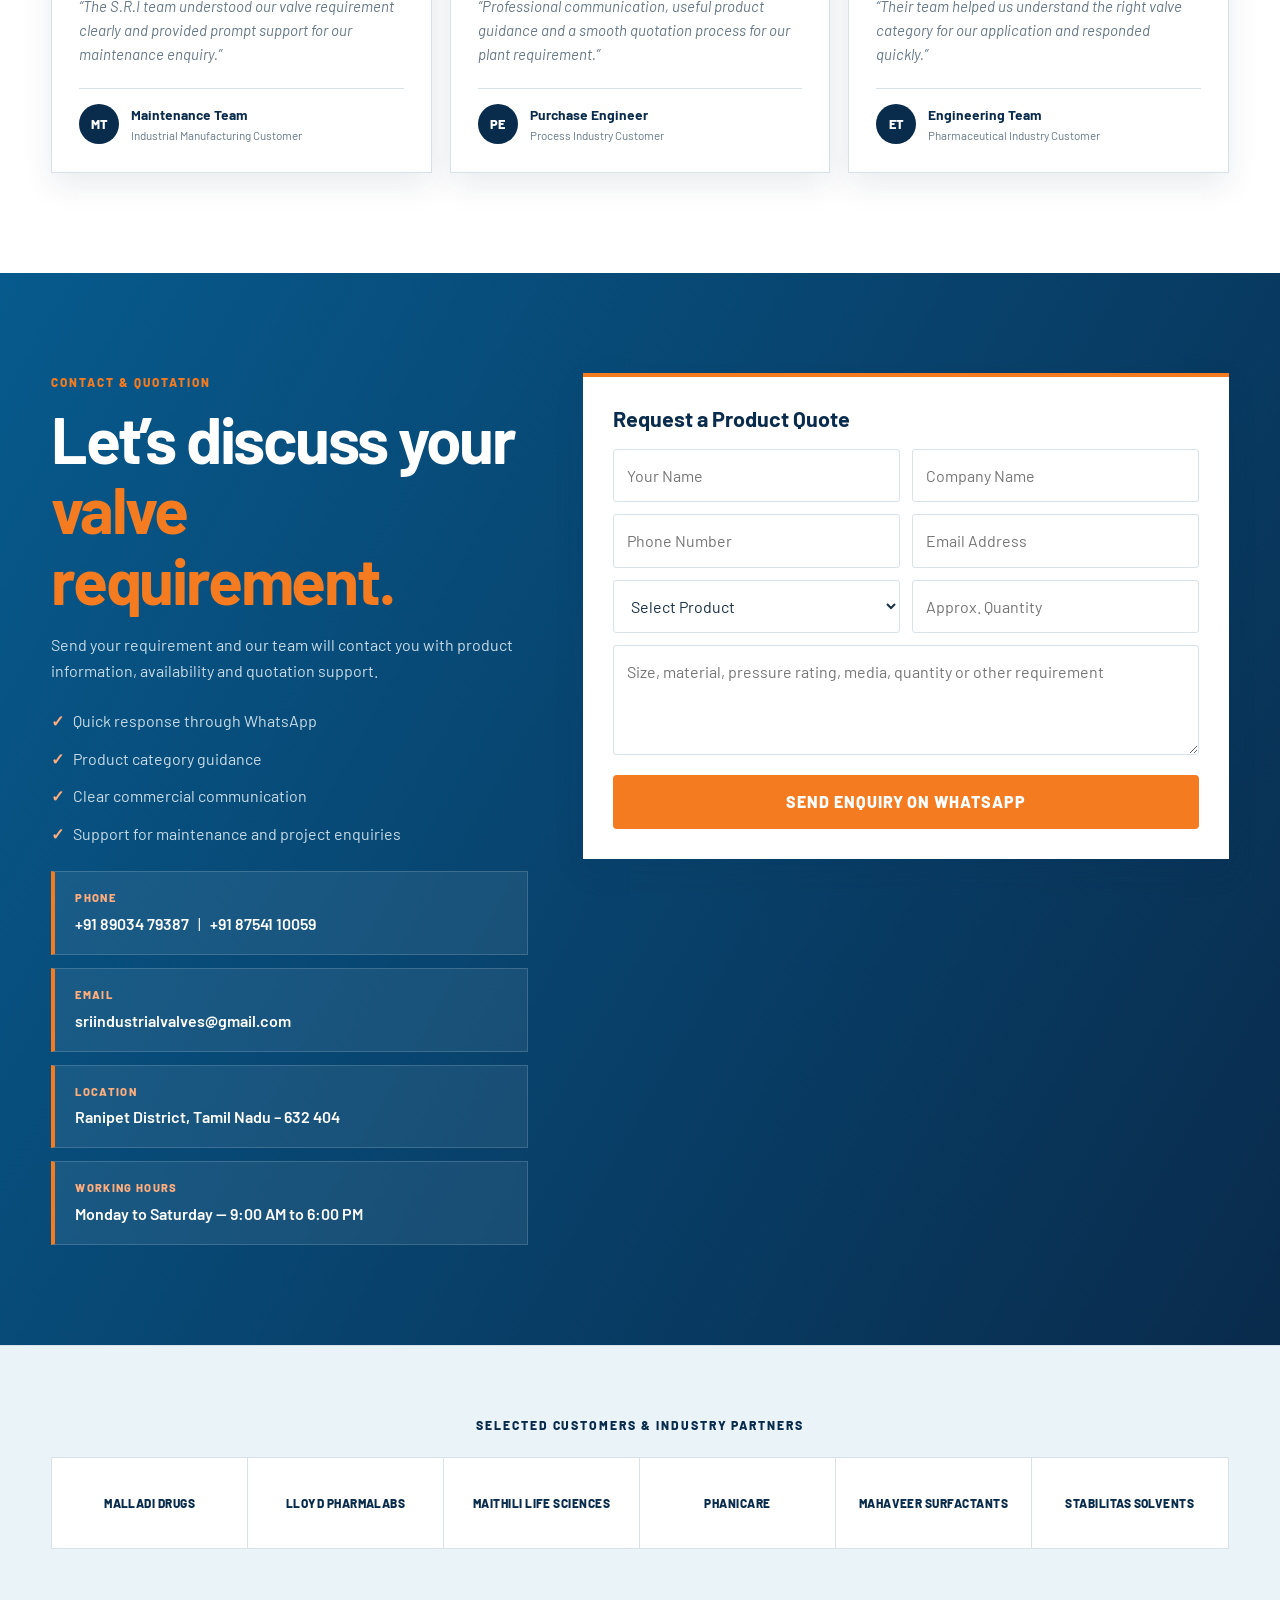
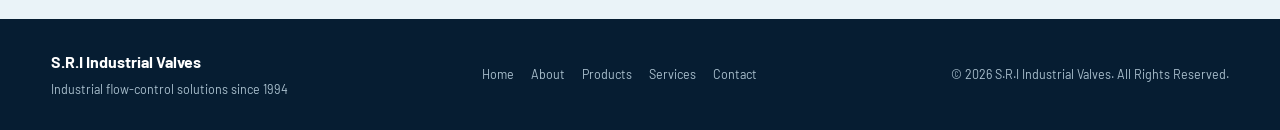
==== commit ea6c28c1: "Update fmt.Println message from 'Hello' to 'Goodbye'" ====
--- a/index.html
+++ b/index.html
@@ -3,8 +3,8 @@
 <head>
 <meta charset="UTF-8">
 <meta name="viewport" content="width=device-width, initial-scale=1.0">
-<meta name="description" content="S.R.I Industrial Valves - Industrial valve products, technical service and quotation support.">
-<title>S.R.I Industrial Valves | Industrial Flow Solutions</title>
+<meta name="description" content="S.R.I Industrial Valves - Industrial valves, flow control products, technical support and quotation services.">
+<title>S.R.I Industrial Valves | Industrial Flow Control Solutions</title>
 
 <link href="https://fonts.googleapis.com/css2?family=Barlow:wght@400;500;600;700;800&display=swap" rel="stylesheet">
 
@@ -12,6 +12,7 @@
 :root{
   --navy:#092B4C;
   --blue:#075A8D;
+  --blue2:#0B79B5;
   --blue-light:#EAF3F8;
   --orange:#F47B20;
   --orange-dark:#D95D0B;
@@ -23,7 +24,11 @@
   --shadow:0 12px 30px rgba(9,43,76,.09);
 }
 
-*{box-sizing:border-box;margin:0;padding:0}
+*{
+  box-sizing:border-box;
+  margin:0;
+  padding:0;
+}
 
 html{
   scroll-behavior:smooth;
@@ -33,14 +38,27 @@
 body{
   font-family:Barlow,Arial,sans-serif;
   color:var(--text);
-  background:var(--white);
+  background:#fff;
   line-height:1.6;
   overflow-x:hidden;
 }
 
-a{text-decoration:none;color:inherit}
-button,input,select,textarea{font:inherit}
-.container{width:min(1180px,92%);margin:auto}
+a{
+  text-decoration:none;
+  color:inherit;
+}
+
+button,
+input,
+select,
+textarea{
+  font:inherit;
+}
+
+.container{
+  width:min(1180px,92%);
+  margin:auto;
+}
 
 /* TOP BAR */
 .topbar{
@@ -57,10 +75,15 @@
   gap:20px;
 }
 
-.topbar a{color:#fff}
-.topbar a:hover{color:#ffad7d}
-
-/* HEADER */
+.topbar a{
+  color:#fff;
+}
+
+.topbar a:hover{
+  color:#ffad7d;
+}
+
+/* NAVIGATION */
 .header{
   position:sticky;
   top:0;
@@ -109,21 +132,23 @@
 .nav-links{
   display:flex;
   align-items:center;
-  gap:23px;
+  gap:21px;
   list-style:none;
 }
 
 .nav-links a{
   color:var(--navy);
-  font-size:.77rem;
+  font-size:.75rem;
   font-weight:800;
-  letter-spacing:.035em;
-}
-
-.nav-links a:hover{color:var(--orange)}
+  letter-spacing:.03em;
+}
+
+.nav-links a:hover{
+  color:var(--orange);
+}
 
 .nav-links .quote-link{
-  padding:11px 17px;
+  padding:11px 16px;
   border-radius:4px;
   color:#fff;
   background:var(--orange);
@@ -152,17 +177,21 @@
   background:var(--navy);
 }
 
-/* SECTIONS */
-.page-section{
-  min-height:100vh;
-  padding:105px 0 80px;
-  display:flex;
-  align-items:center;
-}
-
-.light{background:var(--bg)}
-.dark{background:var(--navy);color:#fff}
-.blue{
+/* GENERAL */
+.section{
+  padding:100px 0;
+}
+
+.section-light{
+  background:var(--bg);
+}
+
+.section-dark{
+  background:var(--navy);
+  color:#fff;
+}
+
+.section-blue{
   background:linear-gradient(120deg,#075A8D,#092B4C);
   color:#fff;
 }
@@ -175,17 +204,34 @@
   text-transform:uppercase;
 }
 
-h1,h2,h3{line-height:1.1}
+h1,
+h2,
+h3{
+  line-height:1.1;
+}
+
+h1{
+  color:var(--navy);
+  font-size:clamp(3rem,6vw,5.8rem);
+  letter-spacing:-.04em;
+}
 
 h2{
   margin:12px 0 17px;
   color:var(--navy);
-  font-size:clamp(2.4rem,5vw,4.4rem);
+  font-size:clamp(2.35rem,5vw,4.3rem);
   letter-spacing:-.035em;
 }
 
-.dark h2,.blue h2{color:#fff}
-h2 span{color:var(--orange)}
+.section-dark h2,
+.section-blue h2{
+  color:#fff;
+}
+
+h2 span,
+h1 span{
+  color:var(--orange);
+}
 
 .intro{
   max-width:680px;
@@ -193,7 +239,17 @@
   font-size:1rem;
 }
 
-.dark .intro,.blue .intro{color:#c8dbe6}
+.section-dark .intro,
+.section-blue .intro{
+  color:#c8dbe6;
+}
+
+.buttons{
+  display:flex;
+  gap:13px;
+  flex-wrap:wrap;
+  margin-top:28px;
+}
 
 .btn{
   display:inline-flex;
@@ -228,17 +284,13 @@
   border-color:#fff;
 }
 
-.buttons{
-  display:flex;
-  gap:13px;
-  flex-wrap:wrap;
-  margin-top:28px;
-}
-
 /* HOME */
 #home{
+  min-height:720px;
+  display:flex;
+  align-items:center;
+  overflow:hidden;
   position:relative;
-  overflow:hidden;
 }
 
 .home-grid{
@@ -250,11 +302,7 @@
 
 .home-content h1{
   margin:18px 0;
-  font-size:clamp(3rem,6vw,5.9rem);
-  color:var(--navy);
-}
-
-.home-content h1 span{color:var(--orange)}
+}
 
 .home-lead{
   max-width:600px;
@@ -349,7 +397,6 @@
   to{stroke-dashoffset:-58}
 }
 
-/* HOME CARDS */
 .home-cards{
   display:grid;
   grid-template-columns:repeat(3,1fr);
@@ -375,6 +422,122 @@
 .home-card p{
   color:var(--muted);
   font-size:.9rem;
+}
+
+/* ABOUT */
+.about-grid{
+  display:grid;
+  grid-template-columns:1fr 1fr;
+  gap:55px;
+  align-items:start;
+}
+
+.about-text p{
+  margin-top:15px;
+  color:var(--muted);
+  font-size:1rem;
+}
+
+.about-highlights{
+  display:grid;
+  grid-template-columns:1fr 1fr;
+  gap:13px;
+  margin-top:28px;
+}
+
+.about-highlight{
+  padding:18px;
+  background:#fff;
+  border:1px solid var(--line);
+  border-left:4px solid var(--orange);
+  box-shadow:0 5px 18px #092b4c0b;
+}
+
+.about-highlight strong{
+  display:block;
+  color:var(--navy);
+  font-size:1rem;
+}
+
+.about-highlight span{
+  display:block;
+  margin-top:4px;
+  color:var(--muted);
+  font-size:.8rem;
+}
+
+.mission-vision{
+  display:grid;
+  gap:18px;
+}
+
+.mv-card{
+  position:relative;
+  padding:30px 30px 30px 88px;
+  background:#fff;
+  border:1px solid var(--line);
+  border-top:4px solid var(--orange);
+  box-shadow:var(--shadow);
+}
+
+.mv-icon{
+  position:absolute;
+  left:25px;
+  top:27px;
+  width:45px;
+  height:45px;
+  display:grid;
+  place-items:center;
+  border-radius:50%;
+  background:var(--blue-light);
+  color:var(--blue);
+  font-size:1.35rem;
+  font-weight:800;
+}
+
+.mv-card h3{
+  margin-bottom:9px;
+  color:var(--navy);
+  font-size:1.45rem;
+}
+
+.mv-card p{
+  color:var(--muted);
+  font-size:.94rem;
+}
+
+.values-box{
+  padding:24px;
+  background:var(--navy);
+  color:#fff;
+  border-left:4px solid var(--orange);
+}
+
+.values-box h3{
+  margin-bottom:12px;
+  color:#fff;
+  font-size:1.3rem;
+}
+
+.values-box p{
+  color:#c9dce6;
+  font-size:.9rem;
+}
+
+.values-list{
+  display:flex;
+  flex-wrap:wrap;
+  gap:8px;
+  margin-top:17px;
+  list-style:none;
+}
+
+.values-list li{
+  padding:7px 11px;
+  border:1px solid #ffffff30;
+  border-radius:3px;
+  color:#fff;
+  font-size:.76rem;
 }
 
 /* PRODUCTS */
@@ -419,7 +582,9 @@
   background:#ffffff15;
 }
 
-.product:hover:after{transform:scaleX(1)}
+.product:hover:after{
+  transform:scaleX(1);
+}
 
 .product-number{
   color:#ffad7d;
@@ -447,8 +612,7 @@
   text-transform:uppercase;
 }
 
-/* PRODUCT DETAIL */
-.product-detail{
+.detail-grid{
   display:grid;
   grid-template-columns:repeat(3,1fr);
   gap:18px;
@@ -460,16 +624,6 @@
   background:#fff;
   border:1px solid var(--line);
   box-shadow:var(--shadow);
-}
-
-.detail-card h3{
-  margin:14px 0 8px;
-  color:var(--navy);
-}
-
-.detail-card p{
-  color:var(--muted);
-  font-size:.9rem;
 }
 
 .detail-icon{
@@ -482,7 +636,17 @@
   font-size:1.6rem;
 }
 
-/* CLIENTS */
+.detail-card h3{
+  margin:14px 0 8px;
+  color:var(--navy);
+}
+
+.detail-card p{
+  color:var(--muted);
+  font-size:.9rem;
+}
+
+/* CLIENTELE */
 .client-layout{
   display:grid;
   grid-template-columns:.9fr 1.1fr;
@@ -563,6 +727,46 @@
   text-transform:uppercase;
 }
 
+/* PLANTS SERVED */
+.plants-grid{
+  display:grid;
+  grid-template-columns:repeat(4,1fr);
+  gap:15px;
+  margin-top:40px;
+}
+
+.plant-card{
+  min-height:155px;
+  padding:23px;
+  background:#ffffff0b;
+  border:1px solid #ffffff25;
+  transition:.25s;
+}
+
+.plant-card:hover{
+  background:#ffffff15;
+  border-color:var(--orange);
+  transform:translateY(-5px);
+}
+
+.plant-icon{
+  display:block;
+  margin-bottom:25px;
+  color:#ffad7d;
+  font-size:1.9rem;
+}
+
+.plant-card h3{
+  color:#fff;
+  font-size:1rem;
+}
+
+.plant-card p{
+  margin-top:6px;
+  color:#c2d6e1;
+  font-size:.8rem;
+}
+
 /* SERVICES */
 .service-grid{
   display:grid;
@@ -580,8 +784,8 @@
 }
 
 .service-icon{
+  color:var(--blue);
   font-size:2rem;
-  color:var(--blue);
 }
 
 .service h3{
@@ -601,99 +805,90 @@
   font-size:.86rem;
 }
 
-/* INDUSTRIES */
-.industry-grid{
+/* REVIEWS */
+.review-heading{
+  display:flex;
+  align-items:end;
+  justify-content:space-between;
+  gap:30px;
+  flex-wrap:wrap;
+}
+
+.review-grid{
   display:grid;
-  grid-template-columns:repeat(4,1fr);
-  gap:15px;
-  margin-top:40px;
-}
-
-.industry{
-  min-height:140px;
-  padding:22px;
-  background:#ffffff0b;
-  border:1px solid #ffffff25;
-  transition:.25s;
-}
-
-.industry:hover{
-  background:#ffffff15;
-  border-color:var(--orange);
-  transform:translateY(-5px);
-}
-
-.industry b{
-  display:block;
-  margin-bottom:25px;
-  color:#ffad7d;
-  font-size:1.8rem;
-}
-
-.industry h3{font-size:1rem}
-
-/* ABOUT */
-.about-grid{
+  grid-template-columns:repeat(3,1fr);
+  gap:18px;
+  margin-top:38px;
+}
+
+.review-card{
+  position:relative;
+  min-height:245px;
+  padding:27px;
+  background:#fff;
+  border:1px solid var(--line);
+  border-top:4px solid var(--orange);
+  box-shadow:var(--shadow);
+}
+
+.review-card:before{
+  content:"“";
+  position:absolute;
+  top:7px;
+  right:20px;
+  color:#DCEBF2;
+  font-family:Georgia,serif;
+  font-size:5rem;
+  line-height:1;
+}
+
+.stars{
+  color:var(--orange);
+  letter-spacing:3px;
+}
+
+.review-card blockquote{
+  position:relative;
+  z-index:1;
+  margin:17px 0 22px;
+  color:var(--muted);
+  font-size:.94rem;
+  font-style:italic;
+}
+
+.review-person{
+  display:flex;
+  align-items:center;
+  gap:12px;
+  padding-top:15px;
+  border-top:1px solid var(--line);
+}
+
+.avatar{
+  width:40px;
+  height:40px;
   display:grid;
-  grid-template-columns:1fr 1fr;
-  gap:60px;
-  align-items:start;
-}
-
-.about-text p{
-  margin-top:14px;
-  color:var(--muted);
-}
-
-.about-points{
-  display:grid;
-  gap:13px;
-  margin-top:25px;
-  list-style:none;
-}
-
-.about-points li{
-  padding:15px 18px;
-  background:#fff;
-  border-left:4px solid var(--orange);
-  box-shadow:0 5px 18px #092b4c0b;
-}
-
-.about-points li:before{
-  content:"✓";
-  margin-right:10px;
-  color:var(--orange);
-  font-weight:800;
-}
-
-.timeline{display:grid;gap:18px}
-
-.timeline-item{
-  display:grid;
-  grid-template-columns:78px 1fr;
-  gap:18px;
-  align-items:start;
-}
-
-.timeline-year{
-  padding:11px 5px;
-  text-align:center;
+  place-items:center;
+  border-radius:50%;
   background:var(--navy);
   color:#fff;
+  font-size:.8rem;
   font-weight:800;
 }
 
-.timeline-item h3{
-  margin-bottom:4px;
+.review-person strong{
+  display:block;
   color:var(--navy);
-}
-
-.timeline-item p{
+  font-size:.86rem;
+}
+
+.review-person small{
+  display:block;
   color:var(--muted);
-  font-size:.9rem;
-}
-
-/* QUOTE AND CONTACT */
+  font-size:.73rem;
+}
+
+/* CONTACT AND QUOTE */
 .quote-contact{
   display:grid;
   grid-template-columns:.85fr 1.15fr;
@@ -714,6 +909,35 @@
   margin-right:9px;
   color:#ffad7d;
   font-weight:800;
+}
+
+.contact-details{
+  display:grid;
+  gap:13px;
+  margin-top:25px;
+}
+
+.contact-item{
+  padding:17px 20px;
+  background:#ffffff12;
+  border:1px solid #ffffff28;
+  border-left:4px solid var(--orange);
+}
+
+.contact-item small{
+  display:block;
+  margin-bottom:4px;
+  color:#ffad7d;
+  font-weight:800;
+  font-size:.7rem;
+  letter-spacing:.12em;
+  text-transform:uppercase;
+}
+
+.contact-item a,
+.contact-item span{
+  color:#fff;
+  font-weight:600;
 }
 
 .quote-form{
@@ -754,7 +978,7 @@
 }
 
 .quote-form textarea{
-  min-height:105px;
+  min-height:110px;
   margin-top:12px;
   resize:vertical;
 }
@@ -773,145 +997,19 @@
   cursor:pointer;
 }
 
-.quote-form button:hover{background:var(--orange-dark)}
-
-.contact-details{
-  display:grid;
-  gap:13px;
-  margin-top:25px;
-}
-
-.contact-item{
-  padding:17px 20px;
-  background:#ffffff12;
-  border:1px solid #ffffff28;
-  border-left:4px solid var(--orange);
-}
-
-.contact-item small{
-  display:block;
-  margin-bottom:4px;
-  color:#ffad7d;
-  font-weight:800;
-  font-size:.7rem;
-  letter-spacing:.12em;
-  text-transform:uppercase;
-}
-
-.contact-item a,
-.contact-item span{
-  color:#fff;
-  font-weight:600;
-}
-
-/* TESTIMONIALS AND LOGOS */
-.footer-proof{
-  padding:78px 0 55px;
+.quote-form button:hover{
+  background:var(--orange-dark);
+}
+
+/* CLIENT LOGOS */
+.logo-section{
+  padding:70px 0;
   background:#EAF3F8;
   border-top:1px solid var(--line);
 }
 
-.footer-proof-head{
-  display:flex;
-  align-items:end;
-  justify-content:space-between;
-  gap:25px;
-  flex-wrap:wrap;
-  margin-bottom:32px;
-}
-
-.footer-proof-head h2{
-  margin:9px 0 0;
-  color:var(--navy);
-  font-size:clamp(2rem,4vw,3.2rem);
-  line-height:1.05;
-}
-
-.footer-proof-head h2 span{color:var(--orange)}
-
-.footer-proof-note{
-  max-width:400px;
-  color:var(--muted);
-  font-size:.9rem;
-}
-
-.testimonial-grid{
-  display:grid;
-  grid-template-columns:repeat(3,1fr);
-  gap:18px;
-}
-
-.testimonial-card{
-  position:relative;
-  min-height:245px;
-  padding:27px;
-  background:#fff;
-  border:1px solid var(--line);
-  border-top:4px solid var(--orange);
-  box-shadow:var(--shadow);
-}
-
-.testimonial-card:before{
-  content:"“";
-  position:absolute;
-  top:8px;
-  right:21px;
-  color:#DCEBF2;
-  font-family:Georgia,serif;
-  font-size:5rem;
-  line-height:1;
-}
-
-.testimonial-stars{
-  color:var(--orange);
-  font-size:.9rem;
-  letter-spacing:3px;
-}
-
-.testimonial-card blockquote{
-  position:relative;
-  z-index:1;
-  margin:18px 0 23px;
-  color:var(--muted);
-  font-size:.94rem;
-  font-style:italic;
-  line-height:1.7;
-}
-
-.testimonial-person{
-  display:flex;
-  align-items:center;
-  gap:12px;
-  padding-top:15px;
-  border-top:1px solid var(--line);
-}
-
-.testimonial-avatar{
-  width:40px;
-  height:40px;
-  display:grid;
-  place-items:center;
-  border-radius:50%;
-  background:var(--navy);
-  color:#fff;
-  font-weight:800;
-  font-size:.82rem;
-}
-
-.testimonial-person strong{
-  display:block;
-  color:var(--navy);
-  font-size:.86rem;
-}
-
-.testimonial-person small{
-  display:block;
-  color:var(--muted);
-  font-size:.73rem;
-}
-
-.client-logo-title{
-  margin:60px 0 20px;
+.logo-heading{
+  margin-bottom:22px;
   color:var(--navy);
   font-size:.76rem;
   font-weight:800;
@@ -920,14 +1018,14 @@
   text-transform:uppercase;
 }
 
-.client-logo-strip{
+.logo-strip{
   display:grid;
   grid-template-columns:repeat(6,1fr);
   border:1px solid var(--line);
   background:#fff;
 }
 
-.client-logo{
+.logo-box{
   min-height:90px;
   padding:15px;
   display:flex;
@@ -937,27 +1035,31 @@
   transition:.25s;
 }
 
-.client-logo:last-child{border-right:0}
-
-.client-logo:hover{background:var(--blue-light)}
-
-.client-logo img{
+.logo-box:last-child{
+  border-right:0;
+}
+
+.logo-box:hover{
+  background:var(--blue-light);
+}
+
+.logo-box img{
   max-width:115px;
-  max-height:47px;
+  max-height:48px;
   object-fit:contain;
   filter:grayscale(100%);
-  opacity:.62;
+  opacity:.65;
   transition:.25s;
 }
 
-.client-logo:hover img{
+.logo-box:hover img{
   filter:grayscale(0);
   opacity:1;
 }
 
-.client-logo-fallback{
+.logo-name{
   color:var(--navy);
-  font-size:.75rem;
+  font-size:.74rem;
   font-weight:800;
   letter-spacing:.04em;
   text-align:center;
@@ -979,8 +1081,24 @@
   flex-wrap:wrap;
 }
 
-footer strong{color:#fff}
-footer small{font-size:.78rem}
+footer strong{
+  color:#fff;
+}
+
+footer small{
+  font-size:.78rem;
+}
+
+.footer-links{
+  display:flex;
+  gap:17px;
+  flex-wrap:wrap;
+  font-size:.78rem;
+}
+
+.footer-links a:hover{
+  color:#ffad7d;
+}
 
 .floating{
   position:fixed;
@@ -996,16 +1114,20 @@
   box-shadow:0 8px 25px #092b4c45;
 }
 
-.floating:hover{background:var(--orange-dark)}
-
-/* RESPONSIVE */
+.floating:hover{
+  background:var(--orange-dark);
+}
+
+/* TABLET */
 @media(max-width:900px){
   .topbar .container{
     justify-content:center;
     text-align:center;
   }
 
-  .top-email{display:none}
+  .top-email{
+    display:none;
+  }
 
   .nav-links{
     display:none;
@@ -1022,91 +1144,151 @@
     box-shadow:var(--shadow);
   }
 
-  .nav-links.open{display:flex}
-  .nav-links a{display:block;padding:14px}
-  .menu{display:block}
+  .nav-links.open{
+    display:flex;
+  }
+
+  .nav-links a{
+    display:block;
+    padding:14px;
+  }
+
+  .menu{
+    display:block;
+  }
 
   .home-grid,
+  .about-grid,
   .client-layout,
-  .about-grid,
   .quote-contact{
     grid-template-columns:1fr;
   }
 
-  .home-content{text-align:center}
-  .home-lead{margin:auto}
-  .buttons,.home-stats{justify-content:center}
+  .home-content{
+    text-align:center;
+  }
+
+  .home-lead{
+    margin:auto;
+  }
+
+  .buttons,
+  .home-stats{
+    justify-content:center;
+  }
 
   .hero-visual{
     order:-1;
     min-height:285px;
   }
 
-  .valve-svg{max-width:350px}
+  .valve-svg{
+    max-width:350px;
+  }
 
   .product-grid,
-  .product-detail,
+  .detail-grid,
   .service-grid,
-  .testimonial-grid{
+  .review-grid{
     grid-template-columns:repeat(2,1fr);
   }
 
-  .industry-grid{grid-template-columns:repeat(2,1fr)}
-
-  .client-logo-strip{grid-template-columns:repeat(3,1fr)}
-
-  .client-logo:nth-child(3){border-right:0}
-
-  .client-logo:nth-child(-n+3){
+  .plants-grid{
+    grid-template-columns:repeat(2,1fr);
+  }
+
+  .logo-strip{
+    grid-template-columns:repeat(3,1fr);
+  }
+
+  .logo-box:nth-child(3){
+    border-right:0;
+  }
+
+  .logo-box:nth-child(-n+3){
     border-bottom:1px solid var(--line);
   }
 }
 
+/* MOBILE */
 @media(max-width:560px){
-  .container{width:90%}
-
-  .page-section{
+  .container{
+    width:90%;
+  }
+
+  .section{
+    padding:75px 0 60px;
+  }
+
+  #home{
     min-height:0;
-    padding:80px 0 65px;
-  }
-
-  .brand strong{font-size:.82rem}
-  .brand small{font-size:.55rem}
-  .home-content h1{font-size:3.3rem}
-
+  }
+
+  .brand strong{
+    font-size:.82rem;
+  }
+
+  .brand small{
+    font-size:.55rem;
+  }
+
+  .home-content h1{
+    font-size:3.25rem;
+  }
+
+  .home-cards,
   .product-grid,
-  .product-detail,
+  .detail-grid,
+  .client-list,
   .service-grid,
-  .industry-grid,
-  .client-list,
-  .form-grid,
-  .testimonial-grid{
+  .plants-grid,
+  .review-grid,
+  .form-grid{
     grid-template-columns:1fr;
   }
 
-  .home-cards{grid-template-columns:1fr}
-
-  .client-numbers{grid-template-columns:1fr 1fr}
-
-  .quote-form{padding:22px}
-
-  .footer-proof{padding:60px 0 40px}
-
-  .client-logo-strip{grid-template-columns:repeat(2,1fr)}
-
-  .client-logo{
+  .about-highlights{
+    grid-template-columns:1fr;
+  }
+
+  .mv-card{
+    padding:25px 22px 25px 76px;
+  }
+
+  .mv-icon{
+    left:20px;
+    top:23px;
+  }
+
+  .client-numbers{
+    grid-template-columns:1fr 1fr;
+  }
+
+  .quote-form{
+    padding:22px;
+  }
+
+  .logo-strip{
+    grid-template-columns:repeat(2,1fr);
+  }
+
+  .logo-box{
     min-height:78px;
     border-right:1px solid var(--line);
     border-bottom:1px solid var(--line);
   }
 
-  .client-logo:nth-child(3){
+  .logo-box:nth-child(3){
     border-right:1px solid var(--line);
   }
 
-  .client-logo:nth-child(even){border-right:0}
-
-  .client-logo:nth-last-child(-n+2){border-bottom:0}
+  .logo-box:nth-child(even){
+    border-right:0;
+  }
+
+  .logo-box:nth-last-child(-n+2){
+    border-bottom:0;
+  }
 
   .floating{
     right:12px;
@@ -1123,19 +1305,26 @@
 <div class="topbar">
   <div class="container">
     <span>Industrial Flow-Control Solutions Since 1994</span>
+
     <span class="top-email">
-      <a href="mailto:sriindustrialvalves@gmail.com">sriindustrialvalves@gmail.com</a>
+      <a href="mailto:sriindustrialvalves@gmail.com">
+        sriindustrialvalves@gmail.com
+      </a>
       &nbsp; | &nbsp;
-      <a href="tel:+918903479387">+91 89034 79387</a>
+      <a href="tel:+918903479387">
+        +91 89034 79387
+      </a>
     </span>
   </div>
 </div>
 
-<!-- HEADER -->
+<!-- NAVIGATION -->
 <header class="header">
   <div class="container nav">
+
     <a class="brand" href="#home">
       <img src="logo.png" alt="S.R.I Industrial Valves logo">
+
       <div>
         <strong>S.R.I Industrial Valves</strong>
         <small>INDUSTRIAL FLOW SOLUTIONS</small>
@@ -1150,22 +1339,25 @@
 
     <ul class="nav-links" id="navLinks">
       <li><a href="#home">Home</a></li>
+      <li><a href="#about">About Us</a></li>
       <li><a href="#products">Products</a></li>
-      <li><a href="#clients">Clients</a></li>
+      <li><a href="#clients">Clientele</a></li>
+      <li><a href="#plants">Plants Served</a></li>
       <li><a href="#services">Services</a></li>
-      <li><a href="#about">Company</a></li>
-      <li><a href="#testimonials">Testimonials</a></li>
+      <li><a href="#reviews">Reviews</a></li>
       <li><a href="#contact">Contact</a></li>
-      <li><a class="quote-link" href="#quote">Request Quote</a></li>
+      <li><a class="quote-link" href="#quote">Get Quote</a></li>
     </ul>
+
   </div>
 </header>
 
 <main>
 
 <!-- HOME -->
-<section class="page-section" id="home">
+<section class="section" id="home">
   <div class="container">
+
     <div class="home-grid">
 
       <div class="home-content">
@@ -1190,10 +1382,12 @@
             <strong>30+</strong>
             <small>Years Experience</small>
           </div>
+
           <div>
             <strong>500+</strong>
             <small>Clients Served</small>
           </div>
+
           <div>
             <strong>1000+</strong>
             <small>Products Supplied</small>
@@ -1203,6 +1397,7 @@
 
       <div class="hero-visual">
         <svg class="valve-svg" viewBox="0 0 500 350" xmlns="http://www.w3.org/2000/svg" aria-label="Industrial valve illustration">
+
           <rect class="pipe" x="10" y="157" width="155" height="42" rx="4"/>
           <rect class="pipe" x="335" y="157" width="155" height="42" rx="4"/>
 
@@ -1213,7 +1408,12 @@
           <path class="flow" d="M360 178h110"/>
 
           <path class="body" d="M160 158 Q160 125 250 120 Q340 125 340 158 L340 218 Q340 258 250 266 Q160 258 160 218Z"/>
-          <path d="M180 150 Q250 130 320 150" fill="none" stroke="#fff" stroke-opacity=".6" stroke-width="3"/>
+
+          <path d="M180 150 Q250 130 320 150"
+                fill="none"
+                stroke="#fff"
+                stroke-opacity=".6"
+                stroke-width="3"/>
 
           <rect class="metal" x="230" y="65" width="40" height="67" rx="4"/>
           <rect class="metal" x="215" y="125" width="70" height="14" rx="3"/>
@@ -1231,7 +1431,7 @@
     <div class="home-cards">
       <div class="home-card">
         <b>Product Expertise</b>
-        <p>Support for selecting the right valve for your media, pressure, temperature and application.</p>
+        <p>Support for selecting the right valve for media, pressure, temperature and application.</p>
       </div>
 
       <div class="home-card">
@@ -1244,11 +1444,103 @@
         <p>Dependable supply for critical operations where performance and delivery matter.</p>
       </div>
     </div>
+
   </div>
 </section>
 
+<!-- ABOUT US, MISSION AND VISION -->
+<section class="section section-light" id="about">
+  <div class="container about-grid">
+
+    <div class="about-text">
+      <div class="section-label">About S.R.I Industrial Valves</div>
+
+      <h2>
+        Experience that supports
+        <span>better decisions.</span>
+      </h2>
+
+      <p>
+        S.R.I Industrial Valves is an industrial valve supplier serving process plants, manufacturers, utilities, engineering companies and maintenance teams.
+      </p>
+
+      <p>
+        We help customers identify suitable valve products for isolation, regulation, protection and flow-control applications.
+      </p>
+
+      <p>
+        Our focus is simple: understand the requirement, recommend a suitable solution and provide clear quotation support.
+      </p>
+
+      <div class="about-highlights">
+        <div class="about-highlight">
+          <strong>Reliable Supply</strong>
+          <span>Products selected around your requirement.</span>
+        </div>
+
+        <div class="about-highlight">
+          <strong>Technical Support</strong>
+          <span>Guidance for application and product selection.</span>
+        </div>
+
+        <div class="about-highlight">
+          <strong>Clear Communication</strong>
+          <span>Simple and professional quotation support.</span>
+        </div>
+
+        <div class="about-highlight">
+          <strong>Long-Term Focus</strong>
+          <span>Relationships built on trust and service.</span>
+        </div>
+      </div>
+    </div>
+
+    <div class="mission-vision">
+
+      <article class="mv-card">
+        <div class="mv-icon">◎</div>
+
+        <h3>Our Mission</h3>
+
+        <p>
+          To provide dependable industrial valve solutions with responsive service, practical product guidance and clear commercial support, helping customers maintain safe and efficient operations.
+        </p>
+      </article>
+
+      <article class="mv-card">
+        <div class="mv-icon">↗</div>
+
+        <h3>Our Vision</h3>
+
+        <p>
+          To become a trusted and preferred flow-control partner for industrial customers by continuously improving our product knowledge, service quality and customer experience.
+        </p>
+      </article>
+
+      <div class="values-box">
+        <h3>Our Core Values</h3>
+
+        <p>
+          Every customer interaction is guided by the following principles:
+        </p>
+
+        <ul class="values-list">
+          <li>Reliability</li>
+          <li>Quality Focus</li>
+          <li>Integrity</li>
+          <li>Responsiveness</li>
+          <li>Customer Care</li>
+          <li>Continuous Improvement</li>
+        </ul>
+      </div>
+
+    </div>
+
+  </div>
+</section>
+
 <!-- PRODUCTS -->
-<section class="page-section dark" id="products">
+<section class="section section-dark" id="products">
   <div class="container">
 
     <div class="product-heading">
@@ -1258,11 +1550,12 @@
       </div>
 
       <p class="intro">
-        Choose reliable flow-control products for isolation, regulation, protection and precision applications.
+        Reliable flow-control products for isolation, regulation, protection and precision applications.
       </p>
     </div>
 
     <div class="product-grid">
+
       <article class="product">
         <div class="product-number">01 / ISOLATION</div>
         <h3>Ball Valves</h3>
@@ -1304,21 +1597,24 @@
         <p>Fine flow control and isolation for instrumentation and process systems.</p>
         <a href="#quote">Enquire now →</a>
       </article>
+
     </div>
   </div>
 </section>
 
 <!-- PRODUCT DETAILS -->
-<section class="page-section light" id="product-range">
+<section class="section section-light">
   <div class="container">
+
     <div class="section-label">Product Information</div>
     <h2>Built for dependable <span>industrial service.</span></h2>
 
     <p class="intro">
-      Share your application details with our team for a suitable recommendation.
+      Share your application details with our team for a suitable product recommendation.
     </p>
 
-    <div class="product-detail">
+    <div class="detail-grid">
+
       <div class="detail-card">
         <div class="detail-icon">⚙</div>
         <h3>Materials</h3>
@@ -1336,24 +1632,30 @@
         <h3>Specifications</h3>
         <p>Share size, pressure class, temperature, media, end connection and quantity for accurate quotation support.</p>
       </div>
+
     </div>
 
     <div class="buttons">
       <a class="btn" href="#quote">Request Product Details</a>
     </div>
+
   </div>
 </section>
 
-<!-- CLIENTS -->
-<section class="page-section" id="clients">
+<!-- CLIENTELE -->
+<section class="section" id="clients">
   <div class="container client-layout">
 
     <div>
-      <div class="section-label">Clients & Industries</div>
-      <h2>Supporting teams that keep <span>industry moving.</span></h2>
+      <div class="section-label">Our Clientele</div>
+
+      <h2>
+        Supporting teams that keep
+        <span>industry moving.</span>
+      </h2>
 
       <p class="intro">
-        We work with procurement, maintenance, engineering and project teams across industrial sectors.
+        We support procurement, maintenance, engineering and project teams across industrial sectors.
       </p>
 
       <div class="client-list">
@@ -1390,8 +1692,11 @@
     </div>
 
     <div class="client-visual">
-      <div class="section-label">Why Customers Choose Us</div>
-      <h3>Practical support. Clear communication. Reliable supply.</h3>
+      <div class="section-label">Customer Support</div>
+
+      <h3>
+        Practical support. Clear communication. Reliable supply.
+      </h3>
 
       <p>
         Our aim is to make valve sourcing easier for the people responsible for plant performance, maintenance and purchasing.
@@ -1400,7 +1705,7 @@
       <div class="client-numbers">
         <div class="client-number">
           <strong>30+</strong>
-          <span>Years of experience</span>
+          <span>Years experience</span>
         </div>
 
         <div class="client-number">
@@ -1423,17 +1728,92 @@
   </div>
 </section>
 
+<!-- PLANTS SERVED -->
+<section class="section section-dark" id="plants">
+  <div class="container">
+
+    <div class="section-label">Plants We Serve</div>
+
+    <h2>
+      Flow-control support for
+      <span>critical plant operations.</span>
+    </h2>
+
+    <p class="intro">
+      Our products and service support different plant environments, utility systems and industrial process requirements.
+    </p>
+
+    <div class="plants-grid">
+
+      <div class="plant-card">
+        <span class="plant-icon">⚗</span>
+        <h3>Chemical Plants</h3>
+        <p>Process lines, chemical transfer and isolation applications.</p>
+      </div>
+
+      <div class="plant-card">
+        <span class="plant-icon">✚</span>
+        <h3>Pharmaceutical Plants</h3>
+        <p>Process utilities, water systems and production support.</p>
+      </div>
+
+      <div class="plant-card">
+        <span class="plant-icon">≋</span>
+        <h3>Water Treatment Plants</h3>
+        <p>Water, wastewater, filtration and pipeline applications.</p>
+      </div>
+
+      <div class="plant-card">
+        <span class="plant-icon">◈</span>
+        <h3>Manufacturing Plants</h3>
+        <p>Plant maintenance, utility lines and replacement requirements.</p>
+      </div>
+
+      <div class="plant-card">
+        <span class="plant-icon">⌁</span>
+        <h3>Oil & Gas Facilities</h3>
+        <p>Industrial pipeline, transfer and process applications.</p>
+      </div>
+
+      <div class="plant-card">
+        <span class="plant-icon">▣</span>
+        <h3>Power and Utility Plants</h3>
+        <p>Steam, water, cooling and general utility services.</p>
+      </div>
+
+      <div class="plant-card">
+        <span class="plant-icon">⚒</span>
+        <h3>Engineering Projects</h3>
+        <p>Project procurement, replacement and equipment supply.</p>
+      </div>
+
+      <div class="plant-card">
+        <span class="plant-icon">◆</span>
+        <h3>Process Industries</h3>
+        <p>Flow-control needs for demanding industrial environments.</p>
+      </div>
+
+    </div>
+  </div>
+</section>
+
 <!-- SERVICES -->
-<section class="page-section light" id="services">
+<section class="section section-light" id="services">
   <div class="container">
+
     <div class="section-label">Services</div>
-    <h2>More than a supplier. <span>Your flow-control partner.</span></h2>
+
+    <h2>
+      More than a supplier.
+      <span>Your flow-control partner.</span>
+    </h2>
 
     <p class="intro">
       From valve identification to quotation and delivery coordination, our service is designed around your requirement.
     </p>
 
     <div class="service-grid">
+
       <div class="service">
         <div class="service-icon">⌕</div>
         <h3>Product Identification</h3>
@@ -1466,93 +1846,97 @@
           <li>Delivery coordination</li>
         </ul>
       </div>
+
     </div>
   </div>
 </section>
 
-<!-- INDUSTRIES -->
-<section class="page-section dark" id="industries">
+<!-- REVIEWS -->
+<section class="section" id="reviews">
   <div class="container">
-    <div class="section-label">Applications</div>
-    <h2>Solutions across <span>critical industries.</span></h2>
-
-    <p class="intro">
-      Industrial valve requirements vary by process. Tell us about your application and we will guide you to the right product category.
-    </p>
-
-    <div class="industry-grid">
-      <div class="industry"><b>⚗</b><h3>Chemical Processing</h3></div>
-      <div class="industry"><b>✚</b><h3>Pharmaceuticals</h3></div>
-      <div class="industry"><b>≋</b><h3>Water Treatment</h3></div>
-      <div class="industry"><b>◈</b><h3>Manufacturing</h3></div>
-      <div class="industry"><b>⌁</b><h3>Oil & Gas</h3></div>
-      <div class="industry"><b>▣</b><h3>Utilities</h3></div>
-      <div class="industry"><b>⚒</b><h3>Engineering Projects</h3></div>
-      <div class="industry"><b>◆</b><h3>Process Plants</h3></div>
+
+    <div class="review-heading">
+      <div>
+        <div class="section-label">Customer Reviews</div>
+        <h2>
+          Trusted by teams that value
+          <span>reliability.</span>
+        </h2>
+      </div>
+
+      <p class="intro">
+        Replace the sample reviews below with approved feedback from your actual customers.
+      </p>
+    </div>
+
+    <div class="review-grid">
+
+      <article class="review-card">
+        <div class="stars">★★★★★</div>
+
+        <blockquote>
+          “The S.R.I team understood our valve requirement clearly and provided prompt support for our maintenance enquiry.”
+        </blockquote>
+
+        <div class="review-person">
+          <div class="avatar">MT</div>
+
+          <div>
+            <strong>Maintenance Team</strong>
+            <small>Industrial Manufacturing Customer</small>
+          </div>
+        </div>
+      </article>
+
+      <article class="review-card">
+        <div class="stars">★★★★★</div>
+
+        <blockquote>
+          “Professional communication, useful product guidance and a smooth quotation process for our plant requirement.”
+        </blockquote>
+
+        <div class="review-person">
+          <div class="avatar">PE</div>
+
+          <div>
+            <strong>Purchase Engineer</strong>
+            <small>Process Industry Customer</small>
+          </div>
+        </div>
+      </article>
+
+      <article class="review-card">
+        <div class="stars">★★★★★</div>
+
+        <blockquote>
+          “Their team helped us understand the right valve category for our application and responded quickly.”
+        </blockquote>
+
+        <div class="review-person">
+          <div class="avatar">ET</div>
+
+          <div>
+            <strong>Engineering Team</strong>
+            <small>Pharmaceutical Industry Customer</small>
+          </div>
+        </div>
+      </article>
+
     </div>
   </div>
 </section>
 
-<!-- ABOUT -->
-<section class="page-section light" id="about">
-  <div class="container about-grid">
-
-    <div class="about-text">
-      <div class="section-label">About S.R.I</div>
-      <h2>Experience that supports <span>better decisions.</span></h2>
-
-      <p>
-        S.R.I Industrial Valves serves industrial customers with valve products and flow-control support for plant, process and maintenance requirements.
-      </p>
-
-      <p>
-        Our focus is straightforward: understand the requirement, recommend a suitable solution and provide responsive commercial support.
-      </p>
-
-      <ul class="about-points">
-        <li>Customer-focused product guidance</li>
-        <li>Professional quotation response</li>
-        <li>Industrial application understanding</li>
-        <li>Long-term customer relationships</li>
-      </ul>
-    </div>
-
-    <div class="timeline">
-      <div class="timeline-item">
-        <div class="timeline-year">1994</div>
-        <div>
-          <h3>Established</h3>
-          <p>S.R.I begins its journey in industrial valve supply and customer service.</p>
-        </div>
-      </div>
-
-      <div class="timeline-item">
-        <div class="timeline-year">30+</div>
-        <div>
-          <h3>Years of Experience</h3>
-          <p>Continued service to industrial, manufacturing and process customers.</p>
-        </div>
-      </div>
-
-      <div class="timeline-item">
-        <div class="timeline-year">Today</div>
-        <div>
-          <h3>Growing with Customers</h3>
-          <p>Building a professional digital experience for faster enquiries and better support.</p>
-        </div>
-      </div>
-    </div>
-
-  </div>
-</section>
-
 <!-- CONTACT AND QUOTE -->
-<section class="page-section blue" id="contact">
+<section class="section section-blue" id="contact">
   <div class="container quote-contact">
 
     <div id="quote">
-      <div class="section-label">Contact & Enquiry</div>
-      <h2>Let’s discuss your <span>valve requirement.</span></h2>
+      <div class="section-label">Contact & Quotation</div>
+
+      <h2>
+        Let’s discuss your
+        <span>valve requirement.</span>
+      </h2>
 
       <p class="intro">
         Send your requirement and our team will contact you with product information, availability and quotation support.
@@ -1575,12 +1959,19 @@
 
         <div class="contact-item">
           <small>Email</small>
-          <a href="mailto:sriindustrialvalves@gmail.com">sriindustrialvalves@gmail.com</a>
+          <a href="mailto:sriindustrialvalves@gmail.com">
+            sriindustrialvalves@gmail.com
+          </a>
         </div>
 
         <div class="contact-item">
           <small>Location</small>
           <span>Ranipet District, Tamil Nadu – 632 404</span>
+        </div>
+
+        <div class="contact-item">
+          <small>Working Hours</small>
+          <span>Monday to Saturday — 9:00 AM to 6:00 PM</span>
         </div>
       </div>
     </div>
@@ -1610,119 +2001,48 @@
 
       <textarea name="message" placeholder="Size, material, pressure rating, media, quantity or other requirement"></textarea>
 
-      <button type="submit">Send Enquiry on WhatsApp</button>
+      <button type="submit">
+        Send Enquiry on WhatsApp
+      </button>
     </form>
 
   </div>
 </section>
 
-<!-- TESTIMONIALS AND CLIENT LOGOS -->
-<section class="footer-proof" id="testimonials">
+<!-- CLIENT LOGOS -->
+<section class="logo-section">
   <div class="container">
 
-    <div class="footer-proof-head">
-      <div>
-        <div class="section-label">Customer Confidence</div>
-        <h2>Trusted by teams that value <span>reliability.</span></h2>
-      </div>
-
-      <p class="footer-proof-note">
-        Our customers rely on us for product guidance, quotation support and dependable industrial valve supply.
-      </p>
-    </div>
-
-    <div class="testimonial-grid">
-
-      <article class="testimonial-card">
-        <div class="testimonial-stars">★★★★★</div>
-
-        <blockquote>
-          “The S.R.I team understood our valve requirement clearly and provided prompt support for our maintenance enquiry.”
-        </blockquote>
-
-        <div class="testimonial-person">
-          <div class="testimonial-avatar">MT</div>
-          <div>
-            <strong>Maintenance Team</strong>
-            <small>Industrial Manufacturing Customer</small>
-          </div>
-        </div>
-      </article>
-
-      <article class="testimonial-card">
-        <div class="testimonial-stars">★★★★★</div>
-
-        <blockquote>
-          “Professional communication, useful product guidance and a smooth quotation process for our plant requirement.”
-        </blockquote>
-
-        <div class="testimonial-person">
-          <div class="testimonial-avatar">PE</div>
-          <div>
-            <strong>Purchase Engineer</strong>
-            <small>Process Industry Customer</small>
-          </div>
-        </div>
-      </article>
-
-      <article class="testimonial-card">
-        <div class="testimonial-stars">★★★★★</div>
-
-        <blockquote>
-          “Their team helped us understand the right valve category for our application and responded quickly.”
-        </blockquote>
-
-        <div class="testimonial-person">
-          <div class="testimonial-avatar">ET</div>
-          <div>
-            <strong>Engineering Team</strong>
-            <small>Pharmaceutical Industry Customer</small>
-          </div>
-        </div>
-      </article>
-
-    </div>
-
-    <div class="client-logo-title">
+    <div class="logo-heading">
       Selected Customers & Industry Partners
     </div>
 
-    <div class="client-logo-strip">
-
-      <div class="client-logo">
-        <img src="logos/malladi.png" alt="Malladi Drugs and Pharmaceuticals logo"
-             onerror="this.style.display='none';this.nextElementSibling.style.display='block'">
-        <span class="client-logo-fallback" style="display:none">Malladi Drugs</span>
-      </div>
-
-      <div class="client-logo">
-        <img src="logos/lloyd.png" alt="Lloyd Pharmalabs logo"
-             onerror="this.style.display='none';this.nextElementSibling.style.display='block'">
-        <span class="client-logo-fallback" style="display:none">Lloyd Pharmalabs</span>
-      </div>
-
-      <div class="client-logo">
-        <img src="logos/maithili.png" alt="Maithili Life Sciences logo"
-             onerror="this.style.display='none';this.nextElementSibling.style.display='block'">
-        <span class="client-logo-fallback" style="display:none">Maithili Life Sciences</span>
-      </div>
-
-      <div class="client-logo">
-        <img src="logos/phanicare.png" alt="Phanicare logo"
-             onerror="this.style.display='none';this.nextElementSibling.style.display='block'">
-        <span class="client-logo-fallback" style="display:none">Phanicare</span>
-      </div>
-
-      <div class="client-logo">
-        <img src="logos/mahaveer.png" alt="Mahaveer Surfactants logo"
-             onerror="this.style.display='none';this.nextElementSibling.style.display='block'">
-        <span class="client-logo-fallback" style="display:none">Mahaveer Surfactants</span>
-      </div>
-
-      <div class="client-logo">
-        <img src="logos/stabilitas.png" alt="Stabilitas Solvents logo"
-             onerror="this.style.display='none';this.nextElementSibling.style.display='block'">
-        <span class="client-logo-fallback" style="display:none">Stabilitas Solvents</span>
+    <div class="logo-strip">
+
+      <!-- Replace these names with approved customer logos if available -->
+
+      <div class="logo-box">
+        <span class="logo-name">Malladi Drugs</span>
+      </div>
+
+      <div class="logo-box">
+        <span class="logo-name">Lloyd Pharmalabs</span>
+      </div>
+
+      <div class="logo-box">
+        <span class="logo-name">Maithili Life Sciences</span>
+      </div>
+
+      <div class="logo-box">
+        <span class="logo-name">Phanicare</span>
+      </div>
+
+      <div class="logo-box">
+        <span class="logo-name">Mahaveer Surfactants</span>
+      </div>
+
+      <div class="logo-box">
+        <span class="logo-name">Stabilitas Solvents</span>
       </div>
 
     </div>
@@ -1734,39 +2054,51 @@
 <!-- FOOTER -->
 <footer>
   <div class="container footer-inner">
+
     <div>
       <strong>S.R.I Industrial Valves</strong><br>
       <small>Industrial flow-control solutions since 1994</small>
     </div>
 
+    <div class="footer-links">
+      <a href="#home">Home</a>
+      <a href="#about">About</a>
+      <a href="#products">Products</a>
+      <a href="#services">Services</a>
+      <a href="#contact">Contact</a>
+    </div>
+
     <small>
       © 2026 S.R.I Industrial Valves. All Rights Reserved.
     </small>
+
   </div>
 </footer>
 
-<a class="floating" href="#quote">Request a Quote</a>
+<a class="floating" href="#quote">
+  Request a Quote
+</a>
 
 <script>
-const menu=document.getElementById("menu");
-const navLinks=document.getElementById("navLinks");
-
-menu.addEventListener("click",function(){
+const menu = document.getElementById("menu");
+const navLinks = document.getElementById("navLinks");
+
+menu.addEventListener("click", function(){
   navLinks.classList.toggle("open");
 });
 
 document.querySelectorAll(".nav-links a").forEach(function(link){
-  link.addEventListener("click",function(){
+  link.addEventListener("click", function(){
     navLinks.classList.remove("open");
   });
 });
 
-document.getElementById("quoteForm").addEventListener("submit",function(event){
+document.getElementById("quoteForm").addEventListener("submit", function(event){
   event.preventDefault();
 
-  const data=new FormData(this);
-
-  const message=
+  const data = new FormData(this);
+
+  const message =
 `Hello S.R.I Industrial Valves,
 
 I would like to request a quotation.
@@ -1779,10 +2111,11 @@
 Quantity: ${data.get("quantity")}
 Requirement: ${data.get("message")}`;
 
-  const whatsappUrl=
-    "https://wa.me/918903479387?text="+encodeURIComponent(message);
-
-  window.open(whatsappUrl,"_blank");
+  const whatsappNumber = "918754110059";
+  const whatsappUrl =
+    "https://wa.me/" + whatsappNumber + "?text=" + encodeURIComponent(message);
+
+  window.open(whatsappUrl, "_blank");
 });
 </script>
 
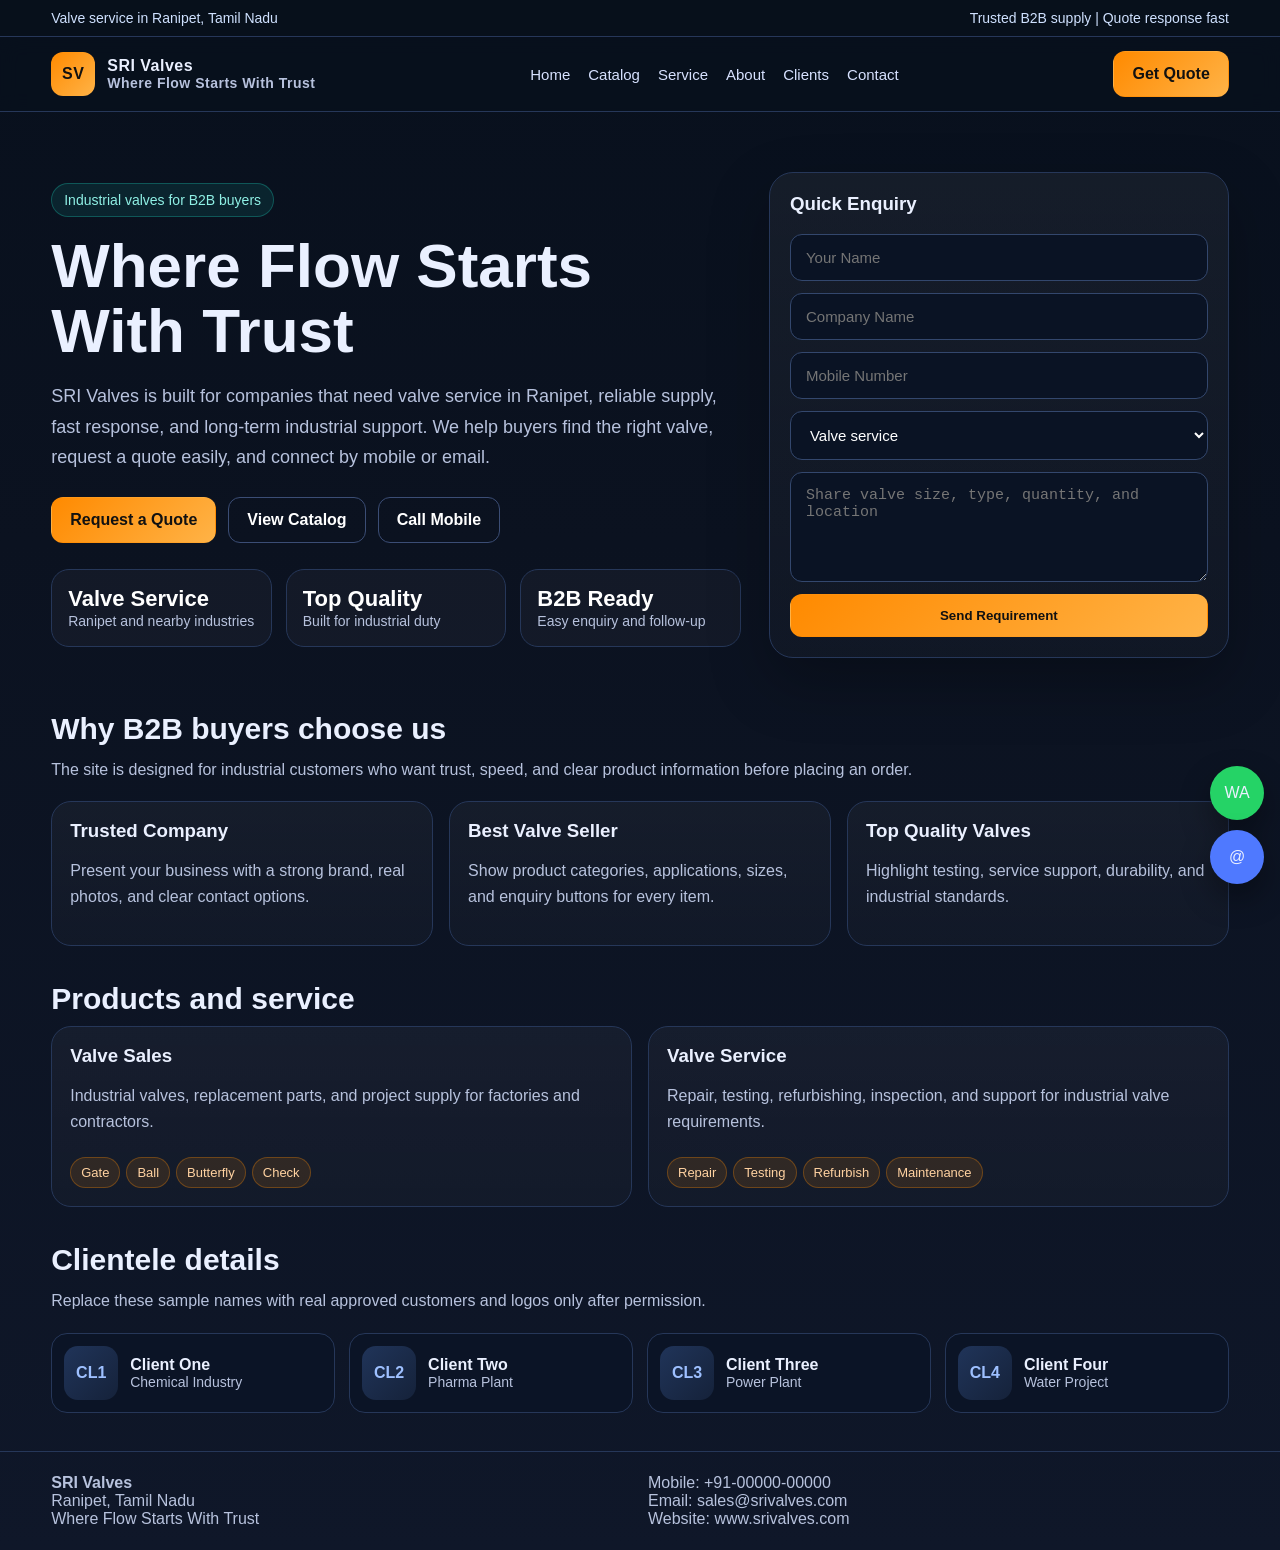
==== commit fdb3a072: "Update print statement from 'Hello' to 'Goodbye'" ====
--- a/index.html
+++ b/index.html
@@ -1,2123 +1,183 @@
 <!DOCTYPE html>
 <html lang="en">
 <head>
-<meta charset="UTF-8">
-<meta name="viewport" content="width=device-width, initial-scale=1.0">
-<meta name="description" content="S.R.I Industrial Valves - Industrial valves, flow control products, technical support and quotation services.">
-<title>S.R.I Industrial Valves | Industrial Flow Control Solutions</title>
+  <meta charset="UTF-8" />
+  <meta name="viewport" content="width=device-width, initial-scale=1.0" />
+  <title>SRI Valves | Valve Service in Ranipet</title>
+  <meta name="description" content="SRI Valves provides valve service in Ranipet, industrial valve supply, repair, and trusted B2B solutions in Tamil Nadu." />
+  <meta name="keywords" content="valve service in Ranipet, best valve seller, top quality valves, trusted company, industrial valves Tamil Nadu, B2B valve supplier, valve repair, valve testing" />
+  <meta name="author" content="SRI Valves" />
+  <meta name="robots" content="index,follow" />
+  <link rel="canonical" href="https://www.srivalves.com/index.html" />
+  <style>
+    :root{--bg:#08101d;--bg2:#0b1220;--card:#111a2e;--line:#263759;--text:#eaf0ff;--muted:#b7c2dd;--brand:#ff8a00;--brand2:#19b7a6;}
+    *{box-sizing:border-box} html{scroll-behavior:smooth}
+    body{margin:0;font-family:Arial,Helvetica,sans-serif;background:linear-gradient(180deg,var(--bg),var(--bg2) 35%,#0f1729);color:var(--text)}
+    a{text-decoration:none;color:inherit}
+    .container{width:min(1180px,92%);margin:auto}
+    .topbar{background:#07101b;color:#cfe1ff;font-size:14px;border-bottom:1px solid var(--line)}
+    .topbar .container{display:flex;justify-content:space-between;gap:10px;padding:10px 0;flex-wrap:wrap}
+    .nav{position:sticky;top:0;z-index:50;background:rgba(8,16,29,.94);backdrop-filter:blur(10px);border-bottom:1px solid var(--line)}
+    .navwrap{display:flex;align-items:center;justify-content:space-between;gap:16px;padding:14px 0}
+    .logo{display:flex;align-items:center;gap:12px;font-weight:700;letter-spacing:.5px}
+    .logo .mark{width:44px;height:44px;border-radius:12px;background:linear-gradient(135deg,var(--brand),#ffb347);display:grid;place-items:center;color:#111;font-weight:900}
+    .menu{display:flex;gap:18px;flex-wrap:wrap;align-items:center}
+    .menu a{color:#d7e2ff;font-size:15px}.menu a:hover{color:#fff}
+    .btn{display:inline-flex;align-items:center;justify-content:center;gap:8px;padding:13px 18px;border-radius:12px;border:1px solid transparent;font-weight:700}
+    .btn-primary{background:linear-gradient(135deg,var(--brand),#ffb347);color:#111}
+    .btn-outline{border-color:#3b4d75;background:transparent;color:#fff}
+    .hero{padding:60px 0 28px}
+    .hero-grid{display:grid;grid-template-columns:1.2fr .8fr;gap:28px;align-items:center}
+    .badge{display:inline-block;padding:8px 12px;border-radius:999px;background:rgba(25,183,166,.12);border:1px solid rgba(25,183,166,.35);color:#8ff0e5;font-size:14px;margin-bottom:16px}
+    h1{font-size:clamp(34px,5vw,62px);line-height:1.05;margin:0 0 14px}
+    .lead{font-size:18px;color:var(--muted);max-width:680px;line-height:1.7}
+    .hero-actions{display:flex;gap:12px;flex-wrap:wrap;margin-top:24px}
+    .stats{display:grid;grid-template-columns:repeat(3,1fr);gap:14px;margin-top:26px}
+    .stat{background:rgba(255,255,255,.03);border:1px solid var(--line);border-radius:18px;padding:16px}
+    .stat b{display:block;font-size:22px;color:#fff}.stat span{color:var(--muted);font-size:14px}
+    .panel{background:linear-gradient(180deg,rgba(255,255,255,.05),rgba(255,255,255,.02));border:1px solid var(--line);border-radius:24px;padding:20px;box-shadow:0 24px 60px rgba(0,0,0,.25)}
+    .form{display:grid;gap:12px}
+    .form input,.form select,.form textarea{width:100%;padding:14px 15px;border-radius:12px;border:1px solid #33476d;background:#0a1324;color:#fff;font-size:15px}
+    .form textarea{min-height:110px;resize:vertical}
+    .section{padding:26px 0 10px}
+    .section h2{font-size:30px;margin:0 0 10px}
+    .section p.sub{color:var(--muted);margin:0 0 18px;line-height:1.7}
+    .grid{display:grid;gap:16px}
+    .grid-3{grid-template-columns:repeat(3,1fr)}
+    .grid-2{grid-template-columns:repeat(2,1fr)}
+    .card{background:linear-gradient(180deg,rgba(255,255,255,.04),rgba(255,255,255,.02));border:1px solid var(--line);border-radius:20px;padding:18px}
+    .card h3{margin:0 0 8px}.card p{color:var(--muted);line-height:1.65}
+    .pill{display:inline-block;padding:7px 10px;background:rgba(255,138,0,.12);border:1px solid rgba(255,138,0,.3);border-radius:999px;color:#ffd2a1;font-size:13px;margin:6px 6px 0 0}
+    .clients{display:grid;grid-template-columns:repeat(4,1fr);gap:14px}
+    .client{display:flex;align-items:center;gap:12px;background:#0b1426;border:1px solid var(--line);border-radius:16px;padding:12px}
+    .client .logo-box{width:54px;height:54px;border-radius:14px;background:linear-gradient(135deg,#203459,#15223a);display:grid;place-items:center;font-weight:800;color:#9ec0ff}
+    footer{margin-top:28px;padding:22px 0;border-top:1px solid var(--line);color:var(--muted)}
+    .float-actions{position:fixed;right:16px;bottom:16px;display:grid;gap:10px;z-index:60}
+    .float-actions a{width:54px;height:54px;border-radius:50%;display:grid;place-items:center;box-shadow:0 14px 30px rgba(0,0,0,.35)}
+    .wa{background:#25d366}.mail{background:#4f79ff}
+    .two-col{display:grid;grid-template-columns:1fr 1fr;gap:16px}
+    .small{font-size:14px;color:var(--muted)}
+    @media (max-width:900px){.hero-grid,.grid-3,.grid-2,.clients,.two-col{grid-template-columns:1fr}.menu{display:none}.stats{grid-template-columns:1fr 1fr 1fr}}
+    @media (max-width:560px){.stats{grid-template-columns:1fr}.hero{padding-top:34px} h1{font-size:38px}.btn{width:100%}.hero-actions{display:grid}.navwrap{padding:12px 0}}
+  </style>
+</head>
+<body>
+  <div class="topbar">
+    <div class="container"><span>Valve service in Ranipet, Tamil Nadu</span><span>Trusted B2B supply | Quote response fast</span></div>
+  </div>
 
-<link href="https://fonts.googleapis.com/css2?family=Barlow:wght@400;500;600;700;800&display=swap" rel="stylesheet">
+  <header class="nav">
+    <div class="container navwrap">
+      <div class="logo">
+        <div class="mark">SV</div>
+        <div><div>SRI Valves</div><div class="small">Where Flow Starts With Trust</div></div>
+      </div>
+      <nav class="menu">
+        <a href="index.html">Home</a>
+        <a href="catalog.html">Catalog</a>
+        <a href="service.html">Service</a>
+        <a href="about.html">About</a>
+        <a href="clients.html">Clients</a>
+        <a href="contact.html">Contact</a>
+      </nav>
+      <a class="btn btn-primary" href="contact.html#quote">Get Quote</a>
+    </div>
+  </header>
 
-<style>
-:root{
-  --navy:#092B4C;
-  --blue:#075A8D;
-  --blue2:#0B79B5;
-  --blue-light:#EAF3F8;
-  --orange:#F47B20;
-  --orange-dark:#D95D0B;
-  --text:#193143;
-  --muted:#657887;
-  --bg:#F5F8FA;
-  --white:#FFFFFF;
-  --line:#D8E3E9;
-  --shadow:0 12px 30px rgba(9,43,76,.09);
-}
-
-*{
-  box-sizing:border-box;
-  margin:0;
-  padding:0;
-}
-
-html{
-  scroll-behavior:smooth;
-  scroll-padding-top:90px;
-}
-
-body{
-  font-family:Barlow,Arial,sans-serif;
-  color:var(--text);
-  background:#fff;
-  line-height:1.6;
-  overflow-x:hidden;
-}
-
-a{
-  text-decoration:none;
-  color:inherit;
-}
-
-button,
-input,
-select,
-textarea{
-  font:inherit;
-}
-
-.container{
-  width:min(1180px,92%);
-  margin:auto;
-}
-
-/* TOP BAR */
-.topbar{
-  background:var(--navy);
-  color:#dceaf3;
-  font-size:.78rem;
-}
-
-.topbar .container{
-  min-height:38px;
-  display:flex;
-  align-items:center;
-  justify-content:space-between;
-  gap:20px;
-}
-
-.topbar a{
-  color:#fff;
-}
-
-.topbar a:hover{
-  color:#ffad7d;
-}
-
-/* NAVIGATION */
-.header{
-  position:sticky;
-  top:0;
-  z-index:1000;
-  background:#fff;
-  border-bottom:1px solid var(--line);
-  box-shadow:0 3px 18px rgba(9,43,76,.07);
-}
-
-.nav{
-  min-height:80px;
-  display:flex;
-  align-items:center;
-  justify-content:space-between;
-  gap:25px;
-}
-
-.brand{
-  display:flex;
-  align-items:center;
-  gap:11px;
-  color:var(--navy);
-}
-
-.brand img{
-  width:52px;
-  height:52px;
-  object-fit:contain;
-}
-
-.brand strong{
-  display:block;
-  font-size:1rem;
-  line-height:1.1;
-}
-
-.brand small{
-  display:block;
-  margin-top:4px;
-  color:var(--orange);
-  font-size:.65rem;
-  font-weight:800;
-  letter-spacing:.13em;
-}
-
-.nav-links{
-  display:flex;
-  align-items:center;
-  gap:21px;
-  list-style:none;
-}
-
-.nav-links a{
-  color:var(--navy);
-  font-size:.75rem;
-  font-weight:800;
-  letter-spacing:.03em;
-}
-
-.nav-links a:hover{
-  color:var(--orange);
-}
-
-.nav-links .quote-link{
-  padding:11px 16px;
-  border-radius:4px;
-  color:#fff;
-  background:var(--orange);
-}
-
-.nav-links .quote-link:hover{
-  color:#fff;
-  background:var(--orange-dark);
-}
-
-.menu{
-  display:none;
-  width:43px;
-  height:40px;
-  border:1px solid var(--line);
-  border-radius:5px;
-  background:#fff;
-  cursor:pointer;
-}
-
-.menu span{
-  display:block;
-  width:22px;
-  height:2px;
-  margin:5px auto;
-  background:var(--navy);
-}
-
-/* GENERAL */
-.section{
-  padding:100px 0;
-}
-
-.section-light{
-  background:var(--bg);
-}
-
-.section-dark{
-  background:var(--navy);
-  color:#fff;
-}
-
-.section-blue{
-  background:linear-gradient(120deg,#075A8D,#092B4C);
-  color:#fff;
-}
-
-.section-label{
-  color:var(--orange);
-  font-size:.74rem;
-  font-weight:800;
-  letter-spacing:.17em;
-  text-transform:uppercase;
-}
-
-h1,
-h2,
-h3{
-  line-height:1.1;
-}
-
-h1{
-  color:var(--navy);
-  font-size:clamp(3rem,6vw,5.8rem);
-  letter-spacing:-.04em;
-}
-
-h2{
-  margin:12px 0 17px;
-  color:var(--navy);
-  font-size:clamp(2.35rem,5vw,4.3rem);
-  letter-spacing:-.035em;
-}
-
-.section-dark h2,
-.section-blue h2{
-  color:#fff;
-}
-
-h2 span,
-h1 span{
-  color:var(--orange);
-}
-
-.intro{
-  max-width:680px;
-  color:var(--muted);
-  font-size:1rem;
-}
-
-.section-dark .intro,
-.section-blue .intro{
-  color:#c8dbe6;
-}
-
-.buttons{
-  display:flex;
-  gap:13px;
-  flex-wrap:wrap;
-  margin-top:28px;
-}
-
-.btn{
-  display:inline-flex;
-  align-items:center;
-  justify-content:center;
-  min-height:47px;
-  padding:0 22px;
-  border:2px solid var(--orange);
-  border-radius:4px;
-  background:var(--orange);
-  color:#fff;
-  font-size:.8rem;
-  font-weight:800;
-  letter-spacing:.06em;
-  text-transform:uppercase;
-  transition:.25s;
-}
-
-.btn:hover{
-  background:var(--orange-dark);
-  border-color:var(--orange-dark);
-  transform:translateY(-2px);
-}
-
-.btn-outline{
-  background:transparent;
-  border-color:#fff;
-}
-
-.btn-outline:hover{
-  background:#ffffff18;
-  border-color:#fff;
-}
-
-/* HOME */
-#home{
-  min-height:720px;
-  display:flex;
-  align-items:center;
-  overflow:hidden;
-  position:relative;
-}
-
-.home-grid{
-  display:grid;
-  grid-template-columns:1.05fr .95fr;
-  gap:55px;
-  align-items:center;
-}
-
-.home-content h1{
-  margin:18px 0;
-}
-
-.home-lead{
-  max-width:600px;
-  color:var(--muted);
-  font-size:1.1rem;
-}
-
-.home-stats{
-  display:flex;
-  gap:25px;
-  flex-wrap:wrap;
-  margin-top:42px;
-  padding-top:22px;
-  border-top:1px solid var(--line);
-}
-
-.home-stats strong{
-  display:block;
-  color:var(--blue);
-  font-size:1.65rem;
-}
-
-.home-stats small{
-  display:block;
-  color:var(--muted);
-  font-size:.72rem;
-  font-weight:700;
-  letter-spacing:.06em;
-  text-transform:uppercase;
-}
-
-.hero-visual{
-  position:relative;
-  min-height:390px;
-  display:grid;
-  place-items:center;
-}
-
-.hero-visual:before{
-  content:"";
-  position:absolute;
-  width:325px;
-  height:325px;
-  border-radius:50%;
-  background:var(--blue-light);
-  border:1px solid #c5dbe6;
-}
-
-.valve-svg{
-  position:relative;
-  width:min(460px,100%);
-  animation:floatValve 4s ease-in-out infinite;
-}
-
-.pipe{
-  fill:#8199A7;
-  stroke:#D9E5EA;
-  stroke-width:3;
-}
-
-.body{
-  fill:#E8EFF2;
-  stroke:#F47B20;
-  stroke-width:4;
-}
-
-.metal{
-  fill:#B9C8D0;
-  stroke:#fff;
-  stroke-width:2;
-}
-
-.wheel{
-  fill:none;
-  stroke:#F47B20;
-  stroke-width:8;
-}
-
-.flow{
-  stroke:#FF9C5D;
-  stroke-width:7;
-  stroke-linecap:round;
-  stroke-dasharray:16 13;
-  animation:flow 1.1s linear infinite;
-}
-
-@keyframes floatValve{
-  50%{transform:translateY(-9px)}
-}
-
-@keyframes flow{
-  to{stroke-dashoffset:-58}
-}
-
-.home-cards{
-  display:grid;
-  grid-template-columns:repeat(3,1fr);
-  gap:18px;
-  margin-top:55px;
-}
-
-.home-card{
-  padding:24px;
-  background:#fff;
-  border:1px solid var(--line);
-  border-top:3px solid var(--orange);
-  box-shadow:var(--shadow);
-}
-
-.home-card b{
-  display:block;
-  color:var(--blue);
-  font-size:1.15rem;
-  margin-bottom:6px;
-}
-
-.home-card p{
-  color:var(--muted);
-  font-size:.9rem;
-}
-
-/* ABOUT */
-.about-grid{
-  display:grid;
-  grid-template-columns:1fr 1fr;
-  gap:55px;
-  align-items:start;
-}
-
-.about-text p{
-  margin-top:15px;
-  color:var(--muted);
-  font-size:1rem;
-}
-
-.about-highlights{
-  display:grid;
-  grid-template-columns:1fr 1fr;
-  gap:13px;
-  margin-top:28px;
-}
-
-.about-highlight{
-  padding:18px;
-  background:#fff;
-  border:1px solid var(--line);
-  border-left:4px solid var(--orange);
-  box-shadow:0 5px 18px #092b4c0b;
-}
-
-.about-highlight strong{
-  display:block;
-  color:var(--navy);
-  font-size:1rem;
-}
-
-.about-highlight span{
-  display:block;
-  margin-top:4px;
-  color:var(--muted);
-  font-size:.8rem;
-}
-
-.mission-vision{
-  display:grid;
-  gap:18px;
-}
-
-.mv-card{
-  position:relative;
-  padding:30px 30px 30px 88px;
-  background:#fff;
-  border:1px solid var(--line);
-  border-top:4px solid var(--orange);
-  box-shadow:var(--shadow);
-}
-
-.mv-icon{
-  position:absolute;
-  left:25px;
-  top:27px;
-  width:45px;
-  height:45px;
-  display:grid;
-  place-items:center;
-  border-radius:50%;
-  background:var(--blue-light);
-  color:var(--blue);
-  font-size:1.35rem;
-  font-weight:800;
-}
-
-.mv-card h3{
-  margin-bottom:9px;
-  color:var(--navy);
-  font-size:1.45rem;
-}
-
-.mv-card p{
-  color:var(--muted);
-  font-size:.94rem;
-}
-
-.values-box{
-  padding:24px;
-  background:var(--navy);
-  color:#fff;
-  border-left:4px solid var(--orange);
-}
-
-.values-box h3{
-  margin-bottom:12px;
-  color:#fff;
-  font-size:1.3rem;
-}
-
-.values-box p{
-  color:#c9dce6;
-  font-size:.9rem;
-}
-
-.values-list{
-  display:flex;
-  flex-wrap:wrap;
-  gap:8px;
-  margin-top:17px;
-  list-style:none;
-}
-
-.values-list li{
-  padding:7px 11px;
-  border:1px solid #ffffff30;
-  border-radius:3px;
-  color:#fff;
-  font-size:.76rem;
-}
-
-/* PRODUCTS */
-.product-heading{
-  display:flex;
-  align-items:end;
-  justify-content:space-between;
-  gap:30px;
-  flex-wrap:wrap;
-}
-
-.product-grid{
-  display:grid;
-  grid-template-columns:repeat(3,1fr);
-  gap:18px;
-  margin-top:40px;
-}
-
-.product{
-  position:relative;
-  padding:28px;
-  background:#ffffff0c;
-  border:1px solid #ffffff25;
-  transition:.25s;
-}
-
-.product:after{
-  content:"";
-  position:absolute;
-  left:0;
-  right:0;
-  bottom:0;
-  height:3px;
-  background:var(--orange);
-  transform:scaleX(0);
-  transform-origin:left;
-  transition:.25s;
-}
-
-.product:hover{
-  transform:translateY(-6px);
-  background:#ffffff15;
-}
-
-.product:hover:after{
-  transform:scaleX(1);
-}
-
-.product-number{
-  color:#ffad7d;
-  font-size:.72rem;
-  font-weight:800;
-  letter-spacing:.14em;
-}
-
-.product h3{
-  margin:18px 0 9px;
-  font-size:1.25rem;
-}
-
-.product p{
-  color:#c2d6e1;
-  font-size:.91rem;
-}
-
-.product a{
-  display:inline-block;
-  margin-top:18px;
-  color:#ffad7d;
-  font-size:.78rem;
-  font-weight:800;
-  text-transform:uppercase;
-}
-
-.detail-grid{
-  display:grid;
-  grid-template-columns:repeat(3,1fr);
-  gap:18px;
-  margin-top:42px;
-}
-
-.detail-card{
-  padding:25px;
-  background:#fff;
-  border:1px solid var(--line);
-  box-shadow:var(--shadow);
-}
-
-.detail-icon{
-  width:52px;
-  height:52px;
-  display:grid;
-  place-items:center;
-  background:var(--blue-light);
-  color:var(--blue);
-  font-size:1.6rem;
-}
-
-.detail-card h3{
-  margin:14px 0 8px;
-  color:var(--navy);
-}
-
-.detail-card p{
-  color:var(--muted);
-  font-size:.9rem;
-}
-
-/* CLIENTELE */
-.client-layout{
-  display:grid;
-  grid-template-columns:.9fr 1.1fr;
-  gap:60px;
-  align-items:center;
-}
-
-.client-list{
-  display:grid;
-  grid-template-columns:1fr 1fr;
-  gap:14px;
-  margin-top:30px;
-}
-
-.client-card{
-  padding:20px;
-  background:#fff;
-  border:1px solid var(--line);
-  border-left:4px solid var(--blue);
-  transition:.25s;
-}
-
-.client-card:hover{
-  border-left-color:var(--orange);
-  transform:translateY(-4px);
-  box-shadow:var(--shadow);
-}
-
-.client-card strong{
-  display:block;
-  color:var(--navy);
-  font-size:1rem;
-}
-
-.client-card span{
-  color:var(--muted);
-  font-size:.78rem;
-}
-
-.client-visual{
-  padding:35px;
-  background:linear-gradient(135deg,#EAF3F8,#D4E5ED);
-  border:1px solid #c3d7e1;
-}
-
-.client-visual h3{
-  color:var(--navy);
-  font-size:2rem;
-}
-
-.client-visual p{
-  margin-top:13px;
-  color:var(--muted);
-}
-
-.client-numbers{
-  display:grid;
-  grid-template-columns:1fr 1fr;
-  gap:15px;
-  margin-top:25px;
-}
-
-.client-number{
-  padding:18px;
-  background:#fff;
-  border:1px solid var(--line);
-}
-
-.client-number strong{
-  display:block;
-  color:var(--orange);
-  font-size:1.7rem;
-}
-
-.client-number span{
-  color:var(--muted);
-  font-size:.75rem;
-  text-transform:uppercase;
-}
-
-/* PLANTS SERVED */
-.plants-grid{
-  display:grid;
-  grid-template-columns:repeat(4,1fr);
-  gap:15px;
-  margin-top:40px;
-}
-
-.plant-card{
-  min-height:155px;
-  padding:23px;
-  background:#ffffff0b;
-  border:1px solid #ffffff25;
-  transition:.25s;
-}
-
-.plant-card:hover{
-  background:#ffffff15;
-  border-color:var(--orange);
-  transform:translateY(-5px);
-}
-
-.plant-icon{
-  display:block;
-  margin-bottom:25px;
-  color:#ffad7d;
-  font-size:1.9rem;
-}
-
-.plant-card h3{
-  color:#fff;
-  font-size:1rem;
-}
-
-.plant-card p{
-  margin-top:6px;
-  color:#c2d6e1;
-  font-size:.8rem;
-}
-
-/* SERVICES */
-.service-grid{
-  display:grid;
-  grid-template-columns:repeat(3,1fr);
-  gap:18px;
-  margin-top:40px;
-}
-
-.service{
-  padding:28px;
-  background:#fff;
-  border:1px solid var(--line);
-  border-top:4px solid var(--orange);
-  box-shadow:var(--shadow);
-}
-
-.service-icon{
-  color:var(--blue);
-  font-size:2rem;
-}
-
-.service h3{
-  margin:15px 0 8px;
-  color:var(--navy);
-}
-
-.service p{
-  color:var(--muted);
-  font-size:.9rem;
-}
-
-.service ul{
-  margin-top:14px;
-  padding-left:17px;
-  color:var(--muted);
-  font-size:.86rem;
-}
-
-/* REVIEWS */
-.review-heading{
-  display:flex;
-  align-items:end;
-  justify-content:space-between;
-  gap:30px;
-  flex-wrap:wrap;
-}
-
-.review-grid{
-  display:grid;
-  grid-template-columns:repeat(3,1fr);
-  gap:18px;
-  margin-top:38px;
-}
-
-.review-card{
-  position:relative;
-  min-height:245px;
-  padding:27px;
-  background:#fff;
-  border:1px solid var(--line);
-  border-top:4px solid var(--orange);
-  box-shadow:var(--shadow);
-}
-
-.review-card:before{
-  content:"“";
-  position:absolute;
-  top:7px;
-  right:20px;
-  color:#DCEBF2;
-  font-family:Georgia,serif;
-  font-size:5rem;
-  line-height:1;
-}
-
-.stars{
-  color:var(--orange);
-  letter-spacing:3px;
-}
-
-.review-card blockquote{
-  position:relative;
-  z-index:1;
-  margin:17px 0 22px;
-  color:var(--muted);
-  font-size:.94rem;
-  font-style:italic;
-}
-
-.review-person{
-  display:flex;
-  align-items:center;
-  gap:12px;
-  padding-top:15px;
-  border-top:1px solid var(--line);
-}
-
-.avatar{
-  width:40px;
-  height:40px;
-  display:grid;
-  place-items:center;
-  border-radius:50%;
-  background:var(--navy);
-  color:#fff;
-  font-size:.8rem;
-  font-weight:800;
-}
-
-.review-person strong{
-  display:block;
-  color:var(--navy);
-  font-size:.86rem;
-}
-
-.review-person small{
-  display:block;
-  color:var(--muted);
-  font-size:.73rem;
-}
-
-/* CONTACT AND QUOTE */
-.quote-contact{
-  display:grid;
-  grid-template-columns:.85fr 1.15fr;
-  gap:55px;
-  align-items:start;
-}
-
-.quote-points{
-  display:grid;
-  gap:12px;
-  margin-top:25px;
-  list-style:none;
-  color:#c9dce6;
-}
-
-.quote-points li:before{
-  content:"✓";
-  margin-right:9px;
-  color:#ffad7d;
-  font-weight:800;
-}
-
-.contact-details{
-  display:grid;
-  gap:13px;
-  margin-top:25px;
-}
-
-.contact-item{
-  padding:17px 20px;
-  background:#ffffff12;
-  border:1px solid #ffffff28;
-  border-left:4px solid var(--orange);
-}
-
-.contact-item small{
-  display:block;
-  margin-bottom:4px;
-  color:#ffad7d;
-  font-weight:800;
-  font-size:.7rem;
-  letter-spacing:.12em;
-  text-transform:uppercase;
-}
-
-.contact-item a,
-.contact-item span{
-  color:#fff;
-  font-weight:600;
-}
-
-.quote-form{
-  padding:30px;
-  background:#fff;
-  border-top:4px solid var(--orange);
-  box-shadow:var(--shadow);
-}
-
-.quote-form h3{
-  margin-bottom:18px;
-  color:var(--navy);
-  font-size:1.35rem;
-}
-
-.form-grid{
-  display:grid;
-  grid-template-columns:1fr 1fr;
-  gap:12px;
-}
-
-.quote-form input,
-.quote-form select,
-.quote-form textarea{
-  width:100%;
-  padding:13px;
-  border:1px solid var(--line);
-  border-radius:3px;
-  outline:0;
-  color:var(--text);
-  background:#fff;
-}
-
-.quote-form input:focus,
-.quote-form select:focus,
-.quote-form textarea:focus{
-  border-color:var(--blue);
-}
-
-.quote-form textarea{
-  min-height:110px;
-  margin-top:12px;
-  resize:vertical;
-}
-
-.quote-form button{
-  width:100%;
-  margin-top:13px;
-  padding:14px;
-  border:0;
-  border-radius:4px;
-  background:var(--orange);
-  color:#fff;
-  font-weight:800;
-  letter-spacing:.06em;
-  text-transform:uppercase;
-  cursor:pointer;
-}
-
-.quote-form button:hover{
-  background:var(--orange-dark);
-}
-
-/* CLIENT LOGOS */
-.logo-section{
-  padding:70px 0;
-  background:#EAF3F8;
-  border-top:1px solid var(--line);
-}
-
-.logo-heading{
-  margin-bottom:22px;
-  color:var(--navy);
-  font-size:.76rem;
-  font-weight:800;
-  letter-spacing:.16em;
-  text-align:center;
-  text-transform:uppercase;
-}
-
-.logo-strip{
-  display:grid;
-  grid-template-columns:repeat(6,1fr);
-  border:1px solid var(--line);
-  background:#fff;
-}
-
-.logo-box{
-  min-height:90px;
-  padding:15px;
-  display:flex;
-  align-items:center;
-  justify-content:center;
-  border-right:1px solid var(--line);
-  transition:.25s;
-}
-
-.logo-box:last-child{
-  border-right:0;
-}
-
-.logo-box:hover{
-  background:var(--blue-light);
-}
-
-.logo-box img{
-  max-width:115px;
-  max-height:48px;
-  object-fit:contain;
-  filter:grayscale(100%);
-  opacity:.65;
-  transition:.25s;
-}
-
-.logo-box:hover img{
-  filter:grayscale(0);
-  opacity:1;
-}
-
-.logo-name{
-  color:var(--navy);
-  font-size:.74rem;
-  font-weight:800;
-  letter-spacing:.04em;
-  text-align:center;
-  text-transform:uppercase;
-}
-
-/* FOOTER */
-footer{
-  padding:30px 0;
-  background:#061D32;
-  color:#abc1cf;
-}
-
-.footer-inner{
-  display:flex;
-  align-items:center;
-  justify-content:space-between;
-  gap:20px;
-  flex-wrap:wrap;
-}
-
-footer strong{
-  color:#fff;
-}
-
-footer small{
-  font-size:.78rem;
-}
-
-.footer-links{
-  display:flex;
-  gap:17px;
-  flex-wrap:wrap;
-  font-size:.78rem;
-}
-
-.footer-links a:hover{
-  color:#ffad7d;
-}
-
-.floating{
-  position:fixed;
-  right:20px;
-  bottom:20px;
-  z-index:900;
-  padding:13px 18px;
-  border-radius:25px;
-  background:var(--orange);
-  color:#fff;
-  font-size:.78rem;
-  font-weight:800;
-  box-shadow:0 8px 25px #092b4c45;
-}
-
-.floating:hover{
-  background:var(--orange-dark);
-}
-
-/* TABLET */
-@media(max-width:900px){
-  .topbar .container{
-    justify-content:center;
-    text-align:center;
-  }
-
-  .top-email{
-    display:none;
-  }
-
-  .nav-links{
-    display:none;
-    position:absolute;
-    top:80px;
-    left:4%;
-    right:4%;
-    padding:9px;
-    flex-direction:column;
-    align-items:stretch;
-    gap:0;
-    background:#fff;
-    border:1px solid var(--line);
-    box-shadow:var(--shadow);
-  }
-
-  .nav-links.open{
-    display:flex;
-  }
-
-  .nav-links a{
-    display:block;
-    padding:14px;
-  }
-
-  .menu{
-    display:block;
-  }
-
-  .home-grid,
-  .about-grid,
-  .client-layout,
-  .quote-contact{
-    grid-template-columns:1fr;
-  }
-
-  .home-content{
-    text-align:center;
-  }
-
-  .home-lead{
-    margin:auto;
-  }
-
-  .buttons,
-  .home-stats{
-    justify-content:center;
-  }
-
-  .hero-visual{
-    order:-1;
-    min-height:285px;
-  }
-
-  .valve-svg{
-    max-width:350px;
-  }
-
-  .product-grid,
-  .detail-grid,
-  .service-grid,
-  .review-grid{
-    grid-template-columns:repeat(2,1fr);
-  }
-
-  .plants-grid{
-    grid-template-columns:repeat(2,1fr);
-  }
-
-  .logo-strip{
-    grid-template-columns:repeat(3,1fr);
-  }
-
-  .logo-box:nth-child(3){
-    border-right:0;
-  }
-
-  .logo-box:nth-child(-n+3){
-    border-bottom:1px solid var(--line);
-  }
-}
-
-/* MOBILE */
-@media(max-width:560px){
-  .container{
-    width:90%;
-  }
-
-  .section{
-    padding:75px 0 60px;
-  }
-
-  #home{
-    min-height:0;
-  }
-
-  .brand strong{
-    font-size:.82rem;
-  }
-
-  .brand small{
-    font-size:.55rem;
-  }
-
-  .home-content h1{
-    font-size:3.25rem;
-  }
-
-  .home-cards,
-  .product-grid,
-  .detail-grid,
-  .client-list,
-  .service-grid,
-  .plants-grid,
-  .review-grid,
-  .form-grid{
-    grid-template-columns:1fr;
-  }
-
-  .about-highlights{
-    grid-template-columns:1fr;
-  }
-
-  .mv-card{
-    padding:25px 22px 25px 76px;
-  }
-
-  .mv-icon{
-    left:20px;
-    top:23px;
-  }
-
-  .client-numbers{
-    grid-template-columns:1fr 1fr;
-  }
-
-  .quote-form{
-    padding:22px;
-  }
-
-  .logo-strip{
-    grid-template-columns:repeat(2,1fr);
-  }
-
-  .logo-box{
-    min-height:78px;
-    border-right:1px solid var(--line);
-    border-bottom:1px solid var(--line);
-  }
-
-  .logo-box:nth-child(3){
-    border-right:1px solid var(--line);
-  }
-
-  .logo-box:nth-child(even){
-    border-right:0;
-  }
-
-  .logo-box:nth-last-child(-n+2){
-    border-bottom:0;
-  }
-
-  .floating{
-    right:12px;
-    bottom:12px;
-    font-size:.7rem;
-  }
-}
-</style>
-</head>
-
-<body>
-
-<!-- TOP BAR -->
-<div class="topbar">
-  <div class="container">
-    <span>Industrial Flow-Control Solutions Since 1994</span>
-
-    <span class="top-email">
-      <a href="mailto:sriindustrialvalves@gmail.com">
-        sriindustrialvalves@gmail.com
-      </a>
-      &nbsp; | &nbsp;
-      <a href="tel:+918903479387">
-        +91 89034 79387
-      </a>
-    </span>
-  </div>
-</div>
-
-<!-- NAVIGATION -->
-<header class="header">
-  <div class="container nav">
-
-    <a class="brand" href="#home">
-      <img src="logo.png" alt="S.R.I Industrial Valves logo">
-
-      <div>
-        <strong>S.R.I Industrial Valves</strong>
-        <small>INDUSTRIAL FLOW SOLUTIONS</small>
-      </div>
-    </a>
-
-    <button class="menu" id="menu" aria-label="Open navigation">
-      <span></span>
-      <span></span>
-      <span></span>
-    </button>
-
-    <ul class="nav-links" id="navLinks">
-      <li><a href="#home">Home</a></li>
-      <li><a href="#about">About Us</a></li>
-      <li><a href="#products">Products</a></li>
-      <li><a href="#clients">Clientele</a></li>
-      <li><a href="#plants">Plants Served</a></li>
-      <li><a href="#services">Services</a></li>
-      <li><a href="#reviews">Reviews</a></li>
-      <li><a href="#contact">Contact</a></li>
-      <li><a class="quote-link" href="#quote">Get Quote</a></li>
-    </ul>
-
-  </div>
-</header>
-
-<main>
-
-<!-- HOME -->
-<section class="section" id="home">
-  <div class="container">
-
-    <div class="home-grid">
-
-      <div class="home-content">
-        <div class="section-label">Industrial Valve Specialists</div>
-
-        <h1>
-          Engineering flow control for
-          <span>reliable operations.</span>
-        </h1>
-
-        <p class="home-lead">
-          S.R.I Industrial Valves supplies dependable industrial valves and responsive technical support for process plants, manufacturers, utilities and engineering projects.
-        </p>
-
-        <div class="buttons">
-          <a class="btn" href="#quote">Request a Quote</a>
-          <a class="btn" href="#products">View Products</a>
+  <main class="container">
+    <section class="hero">
+      <div class="hero-grid">
+        <div>
+          <div class="badge">Industrial valves for B2B buyers</div>
+          <h1>Where Flow Starts With Trust</h1>
+          <p class="lead">SRI Valves is built for companies that need valve service in Ranipet, reliable supply, fast response, and long-term industrial support. We help buyers find the right valve, request a quote easily, and connect by mobile or email.</p>
+          <div class="hero-actions">
+            <a class="btn btn-primary" href="contact.html#quote">Request a Quote</a>
+            <a class="btn btn-outline" href="catalog.html">View Catalog</a>
+            <a class="btn btn-outline" href="tel:+910000000000">Call Mobile</a>
+          </div>
+          <div class="stats">
+            <div class="stat"><b>Valve Service</b><span>Ranipet and nearby industries</span></div>
+            <div class="stat"><b>Top Quality</b><span>Built for industrial duty</span></div>
+            <div class="stat"><b>B2B Ready</b><span>Easy enquiry and follow-up</span></div>
+          </div>
         </div>
 
-        <div class="home-stats">
-          <div>
-            <strong>30+</strong>
-            <small>Years Experience</small>
-          </div>
-
-          <div>
-            <strong>500+</strong>
-            <small>Clients Served</small>
-          </div>
-
-          <div>
-            <strong>1000+</strong>
-            <small>Products Supplied</small>
-          </div>
+        <div class="panel">
+          <h3 style="margin-top:0">Quick Enquiry</h3>
+          <form class="form" action="mailto:sales@srivalves.com" method="post" enctype="text/plain">
+            <input name="name" placeholder="Your Name" required>
+            <input name="company" placeholder="Company Name" required>
+            <input name="mobile" placeholder="Mobile Number" required>
+            <select name="need">
+              <option>Valve service</option>
+              <option>Valve purchase</option>
+              <option>Valve repair</option>
+              <option>Bulk B2B supply</option>
+            </select>
+            <textarea name="details" placeholder="Share valve size, type, quantity, and location"></textarea>
+            <button class="btn btn-primary" type="submit">Send Requirement</button>
+          </form>
         </div>
       </div>
+    </section>
 
-      <div class="hero-visual">
-        <svg class="valve-svg" viewBox="0 0 500 350" xmlns="http://www.w3.org/2000/svg" aria-label="Industrial valve illustration">
+    <section class="section">
+      <h2>Why B2B buyers choose us</h2>
+      <p class="sub">The site is designed for industrial customers who want trust, speed, and clear product information before placing an order.</p>
+      <div class="grid grid-3">
+        <div class="card"><h3>Trusted Company</h3><p>Present your business with a strong brand, real photos, and clear contact options.</p></div>
+        <div class="card"><h3>Best Valve Seller</h3><p>Show product categories, applications, sizes, and enquiry buttons for every item.</p></div>
+        <div class="card"><h3>Top Quality Valves</h3><p>Highlight testing, service support, durability, and industrial standards.</p></div>
+      </div>
+    </section>
 
-          <rect class="pipe" x="10" y="157" width="155" height="42" rx="4"/>
-          <rect class="pipe" x="335" y="157" width="155" height="42" rx="4"/>
+    <section class="section" id="service">
+      <h2>Products and service</h2>
+      <div class="grid grid-2">
+        <div class="card">
+          <h3>Valve Sales</h3>
+          <p>Industrial valves, replacement parts, and project supply for factories and contractors.</p>
+          <span class="pill">Gate</span><span class="pill">Ball</span><span class="pill">Butterfly</span><span class="pill">Check</span>
+        </div>
+        <div class="card">
+          <h3>Valve Service</h3>
+          <p>Repair, testing, refurbishing, inspection, and support for industrial valve requirements.</p>
+          <span class="pill">Repair</span><span class="pill">Testing</span><span class="pill">Refurbish</span><span class="pill">Maintenance</span>
+        </div>
+      </div>
+    </section>
 
-          <rect class="metal" x="145" y="150" width="25" height="56" rx="3"/>
-          <rect class="metal" x="330" y="150" width="25" height="56" rx="3"/>
+    <section class="section" id="clients">
+      <h2>Clientele details</h2>
+      <p class="sub">Replace these sample names with real approved customers and logos only after permission.</p>
+      <div class="clients">
+        <div class="client"><div class="logo-box">CL1</div><div><b>Client One</b><div class="small">Chemical Industry</div></div></div>
+        <div class="client"><div class="logo-box">CL2</div><div><b>Client Two</b><div class="small">Pharma Plant</div></div></div>
+        <div class="client"><div class="logo-box">CL3</div><div><b>Client Three</b><div class="small">Power Plant</div></div></div>
+        <div class="client"><div class="logo-box">CL4</div><div><b>Client Four</b><div class="small">Water Project</div></div></div>
+      </div>
+    </section>
+  </main>
 
-          <path class="flow" d="M30 178h110"/>
-          <path class="flow" d="M360 178h110"/>
+  <div class="float-actions">
+    <a class="wa" href="https://wa.me/910000000000" aria-label="WhatsApp">WA</a>
+    <a class="mail" href="mailto:sales@srivalves.com" aria-label="Email">@</a>
+  </div>
 
-          <path class="body" d="M160 158 Q160 125 250 120 Q340 125 340 158 L340 218 Q340 258 250 266 Q160 258 160 218Z"/>
-
-          <path d="M180 150 Q250 130 320 150"
-                fill="none"
-                stroke="#fff"
-                stroke-opacity=".6"
-                stroke-width="3"/>
-
-          <rect class="metal" x="230" y="65" width="40" height="67" rx="4"/>
-          <rect class="metal" x="215" y="125" width="70" height="14" rx="3"/>
-
-          <circle class="wheel" cx="250" cy="45" r="45"/>
-          <path class="wheel" d="M250 0v90M205 45h90M218 13l64 64M282 13l-64 64"/>
-
-          <circle cx="250" cy="45" r="10" fill="#092B4C" stroke="#F47B20" stroke-width="4"/>
-          <circle cx="250" cy="45" r="4" fill="#fff"/>
-        </svg>
+  <footer>
+    <div class="container two-col">
+      <div>
+        <b>SRI Valves</b><br>
+        <span>Ranipet, Tamil Nadu</span><br>
+        <span>Where Flow Starts With Trust</span>
       </div>
-
-    </div>
-
-    <div class="home-cards">
-      <div class="home-card">
-        <b>Product Expertise</b>
-        <p>Support for selecting the right valve for media, pressure, temperature and application.</p>
-      </div>
-
-      <div class="home-card">
-        <b>Commercial Support</b>
-        <p>Clear quotations and responsive communication for purchase and engineering teams.</p>
-      </div>
-
-      <div class="home-card">
-        <b>Industrial Reliability</b>
-        <p>Dependable supply for critical operations where performance and delivery matter.</p>
+      <div>
+        <span>Mobile: +91-00000-00000</span><br>
+        <span>Email: sales@srivalves.com</span><br>
+        <span>Website: www.srivalves.com</span>
       </div>
     </div>
-
-  </div>
-</section>
-
-<!-- ABOUT US, MISSION AND VISION -->
-<section class="section section-light" id="about">
-  <div class="container about-grid">
-
-    <div class="about-text">
-      <div class="section-label">About S.R.I Industrial Valves</div>
-
-      <h2>
-        Experience that supports
-        <span>better decisions.</span>
-      </h2>
-
-      <p>
-        S.R.I Industrial Valves is an industrial valve supplier serving process plants, manufacturers, utilities, engineering companies and maintenance teams.
-      </p>
-
-      <p>
-        We help customers identify suitable valve products for isolation, regulation, protection and flow-control applications.
-      </p>
-
-      <p>
-        Our focus is simple: understand the requirement, recommend a suitable solution and provide clear quotation support.
-      </p>
-
-      <div class="about-highlights">
-        <div class="about-highlight">
-          <strong>Reliable Supply</strong>
-          <span>Products selected around your requirement.</span>
-        </div>
-
-        <div class="about-highlight">
-          <strong>Technical Support</strong>
-          <span>Guidance for application and product selection.</span>
-        </div>
-
-        <div class="about-highlight">
-          <strong>Clear Communication</strong>
-          <span>Simple and professional quotation support.</span>
-        </div>
-
-        <div class="about-highlight">
-          <strong>Long-Term Focus</strong>
-          <span>Relationships built on trust and service.</span>
-        </div>
-      </div>
-    </div>
-
-    <div class="mission-vision">
-
-      <article class="mv-card">
-        <div class="mv-icon">◎</div>
-
-        <h3>Our Mission</h3>
-
-        <p>
-          To provide dependable industrial valve solutions with responsive service, practical product guidance and clear commercial support, helping customers maintain safe and efficient operations.
-        </p>
-      </article>
-
-      <article class="mv-card">
-        <div class="mv-icon">↗</div>
-
-        <h3>Our Vision</h3>
-
-        <p>
-          To become a trusted and preferred flow-control partner for industrial customers by continuously improving our product knowledge, service quality and customer experience.
-        </p>
-      </article>
-
-      <div class="values-box">
-        <h3>Our Core Values</h3>
-
-        <p>
-          Every customer interaction is guided by the following principles:
-        </p>
-
-        <ul class="values-list">
-          <li>Reliability</li>
-          <li>Quality Focus</li>
-          <li>Integrity</li>
-          <li>Responsiveness</li>
-          <li>Customer Care</li>
-          <li>Continuous Improvement</li>
-        </ul>
-      </div>
-
-    </div>
-
-  </div>
-</section>
-
-<!-- PRODUCTS -->
-<section class="section section-dark" id="products">
-  <div class="container">
-
-    <div class="product-heading">
-      <div>
-        <div class="section-label">Product Portfolio</div>
-        <h2>Valves for every <span>process requirement.</span></h2>
-      </div>
-
-      <p class="intro">
-        Reliable flow-control products for isolation, regulation, protection and precision applications.
-      </p>
-    </div>
-
-    <div class="product-grid">
-
-      <article class="product">
-        <div class="product-number">01 / ISOLATION</div>
-        <h3>Ball Valves</h3>
-        <p>Quarter-turn valves for industrial pipeline and process applications.</p>
-        <a href="#quote">Enquire now →</a>
-      </article>
-
-      <article class="product">
-        <div class="product-number">02 / ISOLATION</div>
-        <h3>Gate Valves</h3>
-        <p>Heavy-duty on/off valves for dependable pipeline isolation.</p>
-        <a href="#quote">Enquire now →</a>
-      </article>
-
-      <article class="product">
-        <div class="product-number">03 / REGULATION</div>
-        <h3>Globe Valves</h3>
-        <p>Flow regulation and throttling for steam, water, oil and process service.</p>
-        <a href="#quote">Enquire now →</a>
-      </article>
-
-      <article class="product">
-        <div class="product-number">04 / LARGE PIPELINES</div>
-        <h3>Butterfly Valves</h3>
-        <p>Compact and efficient valves for large-diameter pipeline systems.</p>
-        <a href="#quote">Enquire now →</a>
-      </article>
-
-      <article class="product">
-        <div class="product-number">05 / PROTECTION</div>
-        <h3>Check Valves</h3>
-        <p>Non-return valves designed to help prevent reverse flow.</p>
-        <a href="#quote">Enquire now →</a>
-      </article>
-
-      <article class="product">
-        <div class="product-number">06 / PRECISION</div>
-        <h3>Needle & Plug Valves</h3>
-        <p>Fine flow control and isolation for instrumentation and process systems.</p>
-        <a href="#quote">Enquire now →</a>
-      </article>
-
-    </div>
-  </div>
-</section>
-
-<!-- PRODUCT DETAILS -->
-<section class="section section-light">
-  <div class="container">
-
-    <div class="section-label">Product Information</div>
-    <h2>Built for dependable <span>industrial service.</span></h2>
-
-    <p class="intro">
-      Share your application details with our team for a suitable product recommendation.
-    </p>
-
-    <div class="detail-grid">
-
-      <div class="detail-card">
-        <div class="detail-icon">⚙</div>
-        <h3>Materials</h3>
-        <p>Product options may be available in carbon steel, stainless steel, cast iron, brass and other application-specific materials.</p>
-      </div>
-
-      <div class="detail-card">
-        <div class="detail-icon">↗</div>
-        <h3>Actuation</h3>
-        <p>Manual, gear-operated and other actuation requirements can be discussed for your project.</p>
-      </div>
-
-      <div class="detail-card">
-        <div class="detail-icon">◉</div>
-        <h3>Specifications</h3>
-        <p>Share size, pressure class, temperature, media, end connection and quantity for accurate quotation support.</p>
-      </div>
-
-    </div>
-
-    <div class="buttons">
-      <a class="btn" href="#quote">Request Product Details</a>
-    </div>
-
-  </div>
-</section>
-
-<!-- CLIENTELE -->
-<section class="section" id="clients">
-  <div class="container client-layout">
-
-    <div>
-      <div class="section-label">Our Clientele</div>
-
-      <h2>
-        Supporting teams that keep
-        <span>industry moving.</span>
-      </h2>
-
-      <p class="intro">
-        We support procurement, maintenance, engineering and project teams across industrial sectors.
-      </p>
-
-      <div class="client-list">
-        <div class="client-card">
-          <strong>Pharmaceuticals</strong>
-          <span>Process and utility systems</span>
-        </div>
-
-        <div class="client-card">
-          <strong>Chemical Plants</strong>
-          <span>Process flow applications</span>
-        </div>
-
-        <div class="client-card">
-          <strong>Water Treatment</strong>
-          <span>Pipeline and utility services</span>
-        </div>
-
-        <div class="client-card">
-          <strong>Manufacturing</strong>
-          <span>Plant maintenance requirements</span>
-        </div>
-
-        <div class="client-card">
-          <strong>Engineering Projects</strong>
-          <span>Project and replacement supply</span>
-        </div>
-
-        <div class="client-card">
-          <strong>Utilities</strong>
-          <span>Industrial service applications</span>
-        </div>
-      </div>
-    </div>
-
-    <div class="client-visual">
-      <div class="section-label">Customer Support</div>
-
-      <h3>
-        Practical support. Clear communication. Reliable supply.
-      </h3>
-
-      <p>
-        Our aim is to make valve sourcing easier for the people responsible for plant performance, maintenance and purchasing.
-      </p>
-
-      <div class="client-numbers">
-        <div class="client-number">
-          <strong>30+</strong>
-          <span>Years experience</span>
-        </div>
-
-        <div class="client-number">
-          <strong>500+</strong>
-          <span>Customer relationships</span>
-        </div>
-
-        <div class="client-number">
-          <strong>6+</strong>
-          <span>Product categories</span>
-        </div>
-
-        <div class="client-number">
-          <strong>1</strong>
-          <span>Responsive team</span>
-        </div>
-      </div>
-    </div>
-
-  </div>
-</section>
-
-<!-- PLANTS SERVED -->
-<section class="section section-dark" id="plants">
-  <div class="container">
-
-    <div class="section-label">Plants We Serve</div>
-
-    <h2>
-      Flow-control support for
-      <span>critical plant operations.</span>
-    </h2>
-
-    <p class="intro">
-      Our products and service support different plant environments, utility systems and industrial process requirements.
-    </p>
-
-    <div class="plants-grid">
-
-      <div class="plant-card">
-        <span class="plant-icon">⚗</span>
-        <h3>Chemical Plants</h3>
-        <p>Process lines, chemical transfer and isolation applications.</p>
-      </div>
-
-      <div class="plant-card">
-        <span class="plant-icon">✚</span>
-        <h3>Pharmaceutical Plants</h3>
-        <p>Process utilities, water systems and production support.</p>
-      </div>
-
-      <div class="plant-card">
-        <span class="plant-icon">≋</span>
-        <h3>Water Treatment Plants</h3>
-        <p>Water, wastewater, filtration and pipeline applications.</p>
-      </div>
-
-      <div class="plant-card">
-        <span class="plant-icon">◈</span>
-        <h3>Manufacturing Plants</h3>
-        <p>Plant maintenance, utility lines and replacement requirements.</p>
-      </div>
-
-      <div class="plant-card">
-        <span class="plant-icon">⌁</span>
-        <h3>Oil & Gas Facilities</h3>
-        <p>Industrial pipeline, transfer and process applications.</p>
-      </div>
-
-      <div class="plant-card">
-        <span class="plant-icon">▣</span>
-        <h3>Power and Utility Plants</h3>
-        <p>Steam, water, cooling and general utility services.</p>
-      </div>
-
-      <div class="plant-card">
-        <span class="plant-icon">⚒</span>
-        <h3>Engineering Projects</h3>
-        <p>Project procurement, replacement and equipment supply.</p>
-      </div>
-
-      <div class="plant-card">
-        <span class="plant-icon">◆</span>
-        <h3>Process Industries</h3>
-        <p>Flow-control needs for demanding industrial environments.</p>
-      </div>
-
-    </div>
-  </div>
-</section>
-
-<!-- SERVICES -->
-<section class="section section-light" id="services">
-  <div class="container">
-
-    <div class="section-label">Services</div>
-
-    <h2>
-      More than a supplier.
-      <span>Your flow-control partner.</span>
-    </h2>
-
-    <p class="intro">
-      From valve identification to quotation and delivery coordination, our service is designed around your requirement.
-    </p>
-
-    <div class="service-grid">
-
-      <div class="service">
-        <div class="service-icon">⌕</div>
-        <h3>Product Identification</h3>
-        <p>Support for identifying replacement valves and matching product requirements.</p>
-        <ul>
-          <li>Old valve replacement support</li>
-          <li>Specification discussion</li>
-          <li>Application understanding</li>
-        </ul>
-      </div>
-
-      <div class="service">
-        <div class="service-icon">⚙</div>
-        <h3>Technical Guidance</h3>
-        <p>Practical guidance for selecting a suitable valve category and configuration.</p>
-        <ul>
-          <li>Material discussion</li>
-          <li>Size and pressure review</li>
-          <li>Service condition guidance</li>
-        </ul>
-      </div>
-
-      <div class="service">
-        <div class="service-icon">✓</div>
-        <h3>Quotation Support</h3>
-        <p>Fast and clear commercial assistance for maintenance and project enquiries.</p>
-        <ul>
-          <li>Product availability</li>
-          <li>Quantity-based enquiry</li>
-          <li>Delivery coordination</li>
-        </ul>
-      </div>
-
-    </div>
-  </div>
-</section>
-
-<!-- REVIEWS -->
-<section class="section" id="reviews">
-  <div class="container">
-
-    <div class="review-heading">
-      <div>
-        <div class="section-label">Customer Reviews</div>
-        <h2>
-          Trusted by teams that value
-          <span>reliability.</span>
-        </h2>
-      </div>
-
-      <p class="intro">
-        Replace the sample reviews below with approved feedback from your actual customers.
-      </p>
-    </div>
-
-    <div class="review-grid">
-
-      <article class="review-card">
-        <div class="stars">★★★★★</div>
-
-        <blockquote>
-          “The S.R.I team understood our valve requirement clearly and provided prompt support for our maintenance enquiry.”
-        </blockquote>
-
-        <div class="review-person">
-          <div class="avatar">MT</div>
-
-          <div>
-            <strong>Maintenance Team</strong>
-            <small>Industrial Manufacturing Customer</small>
-          </div>
-        </div>
-      </article>
-
-      <article class="review-card">
-        <div class="stars">★★★★★</div>
-
-        <blockquote>
-          “Professional communication, useful product guidance and a smooth quotation process for our plant requirement.”
-        </blockquote>
-
-        <div class="review-person">
-          <div class="avatar">PE</div>
-
-          <div>
-            <strong>Purchase Engineer</strong>
-            <small>Process Industry Customer</small>
-          </div>
-        </div>
-      </article>
-
-      <article class="review-card">
-        <div class="stars">★★★★★</div>
-
-        <blockquote>
-          “Their team helped us understand the right valve category for our application and responded quickly.”
-        </blockquote>
-
-        <div class="review-person">
-          <div class="avatar">ET</div>
-
-          <div>
-            <strong>Engineering Team</strong>
-            <small>Pharmaceutical Industry Customer</small>
-          </div>
-        </div>
-      </article>
-
-    </div>
-  </div>
-</section>
-
-<!-- CONTACT AND QUOTE -->
-<section class="section section-blue" id="contact">
-  <div class="container quote-contact">
-
-    <div id="quote">
-      <div class="section-label">Contact & Quotation</div>
-
-      <h2>
-        Let’s discuss your
-        <span>valve requirement.</span>
-      </h2>
-
-      <p class="intro">
-        Send your requirement and our team will contact you with product information, availability and quotation support.
-      </p>
-
-      <ul class="quote-points">
-        <li>Quick response through WhatsApp</li>
-        <li>Product category guidance</li>
-        <li>Clear commercial communication</li>
-        <li>Support for maintenance and project enquiries</li>
-      </ul>
-
-      <div class="contact-details">
-        <div class="contact-item">
-          <small>Phone</small>
-          <a href="tel:+918903479387">+91 89034 79387</a>
-          &nbsp; | &nbsp;
-          <a href="tel:+918754110059">+91 87541 10059</a>
-        </div>
-
-        <div class="contact-item">
-          <small>Email</small>
-          <a href="mailto:sriindustrialvalves@gmail.com">
-            sriindustrialvalves@gmail.com
-          </a>
-        </div>
-
-        <div class="contact-item">
-          <small>Location</small>
-          <span>Ranipet District, Tamil Nadu – 632 404</span>
-        </div>
-
-        <div class="contact-item">
-          <small>Working Hours</small>
-          <span>Monday to Saturday — 9:00 AM to 6:00 PM</span>
-        </div>
-      </div>
-    </div>
-
-    <form class="quote-form" id="quoteForm">
-      <h3>Request a Product Quote</h3>
-
-      <div class="form-grid">
-        <input name="name" placeholder="Your Name" required>
-        <input name="company" placeholder="Company Name">
-        <input name="phone" placeholder="Phone Number" required>
-        <input name="email" type="email" placeholder="Email Address">
-
-        <select name="product" required>
-          <option value="">Select Product</option>
-          <option>Ball Valve</option>
-          <option>Gate Valve</option>
-          <option>Globe Valve</option>
-          <option>Butterfly Valve</option>
-          <option>Check Valve</option>
-          <option>Needle or Plug Valve</option>
-          <option>Not Sure - Need Guidance</option>
-        </select>
-
-        <input name="quantity" placeholder="Approx. Quantity">
-      </div>
-
-      <textarea name="message" placeholder="Size, material, pressure rating, media, quantity or other requirement"></textarea>
-
-      <button type="submit">
-        Send Enquiry on WhatsApp
-      </button>
-    </form>
-
-  </div>
-</section>
-
-<!-- CLIENT LOGOS -->
-<section class="logo-section">
-  <div class="container">
-
-    <div class="logo-heading">
-      Selected Customers & Industry Partners
-    </div>
-
-    <div class="logo-strip">
-
-      <!-- Replace these names with approved customer logos if available -->
-
-      <div class="logo-box">
-        <span class="logo-name">Malladi Drugs</span>
-      </div>
-
-      <div class="logo-box">
-        <span class="logo-name">Lloyd Pharmalabs</span>
-      </div>
-
-      <div class="logo-box">
-        <span class="logo-name">Maithili Life Sciences</span>
-      </div>
-
-      <div class="logo-box">
-        <span class="logo-name">Phanicare</span>
-      </div>
-
-      <div class="logo-box">
-        <span class="logo-name">Mahaveer Surfactants</span>
-      </div>
-
-      <div class="logo-box">
-        <span class="logo-name">Stabilitas Solvents</span>
-      </div>
-
-    </div>
-  </div>
-</section>
-
-</main>
-
-<!-- FOOTER -->
-<footer>
-  <div class="container footer-inner">
-
-    <div>
-      <strong>S.R.I Industrial Valves</strong><br>
-      <small>Industrial flow-control solutions since 1994</small>
-    </div>
-
-    <div class="footer-links">
-      <a href="#home">Home</a>
-      <a href="#about">About</a>
-      <a href="#products">Products</a>
-      <a href="#services">Services</a>
-      <a href="#contact">Contact</a>
-    </div>
-
-    <small>
-      © 2026 S.R.I Industrial Valves. All Rights Reserved.
-    </small>
-
-  </div>
-</footer>
-
-<a class="floating" href="#quote">
-  Request a Quote
-</a>
-
-<script>
-const menu = document.getElementById("menu");
-const navLinks = document.getElementById("navLinks");
-
-menu.addEventListener("click", function(){
-  navLinks.classList.toggle("open");
-});
-
-document.querySelectorAll(".nav-links a").forEach(function(link){
-  link.addEventListener("click", function(){
-    navLinks.classList.remove("open");
-  });
-});
-
-document.getElementById("quoteForm").addEventListener("submit", function(event){
-  event.preventDefault();
-
-  const data = new FormData(this);
-
-  const message =
-`Hello S.R.I Industrial Valves,
-
-I would like to request a quotation.
-
-Name: ${data.get("name")}
-Company: ${data.get("company")}
-Phone: ${data.get("phone")}
-Email: ${data.get("email")}
-Product: ${data.get("product")}
-Quantity: ${data.get("quantity")}
-Requirement: ${data.get("message")}`;
-
-  const whatsappNumber = "918754110059";
-  const whatsappUrl =
-    "https://wa.me/" + whatsappNumber + "?text=" + encodeURIComponent(message);
-
-  window.open(whatsappUrl, "_blank");
-});
-</script>
-
+  </footer>
 </body>
 </html>
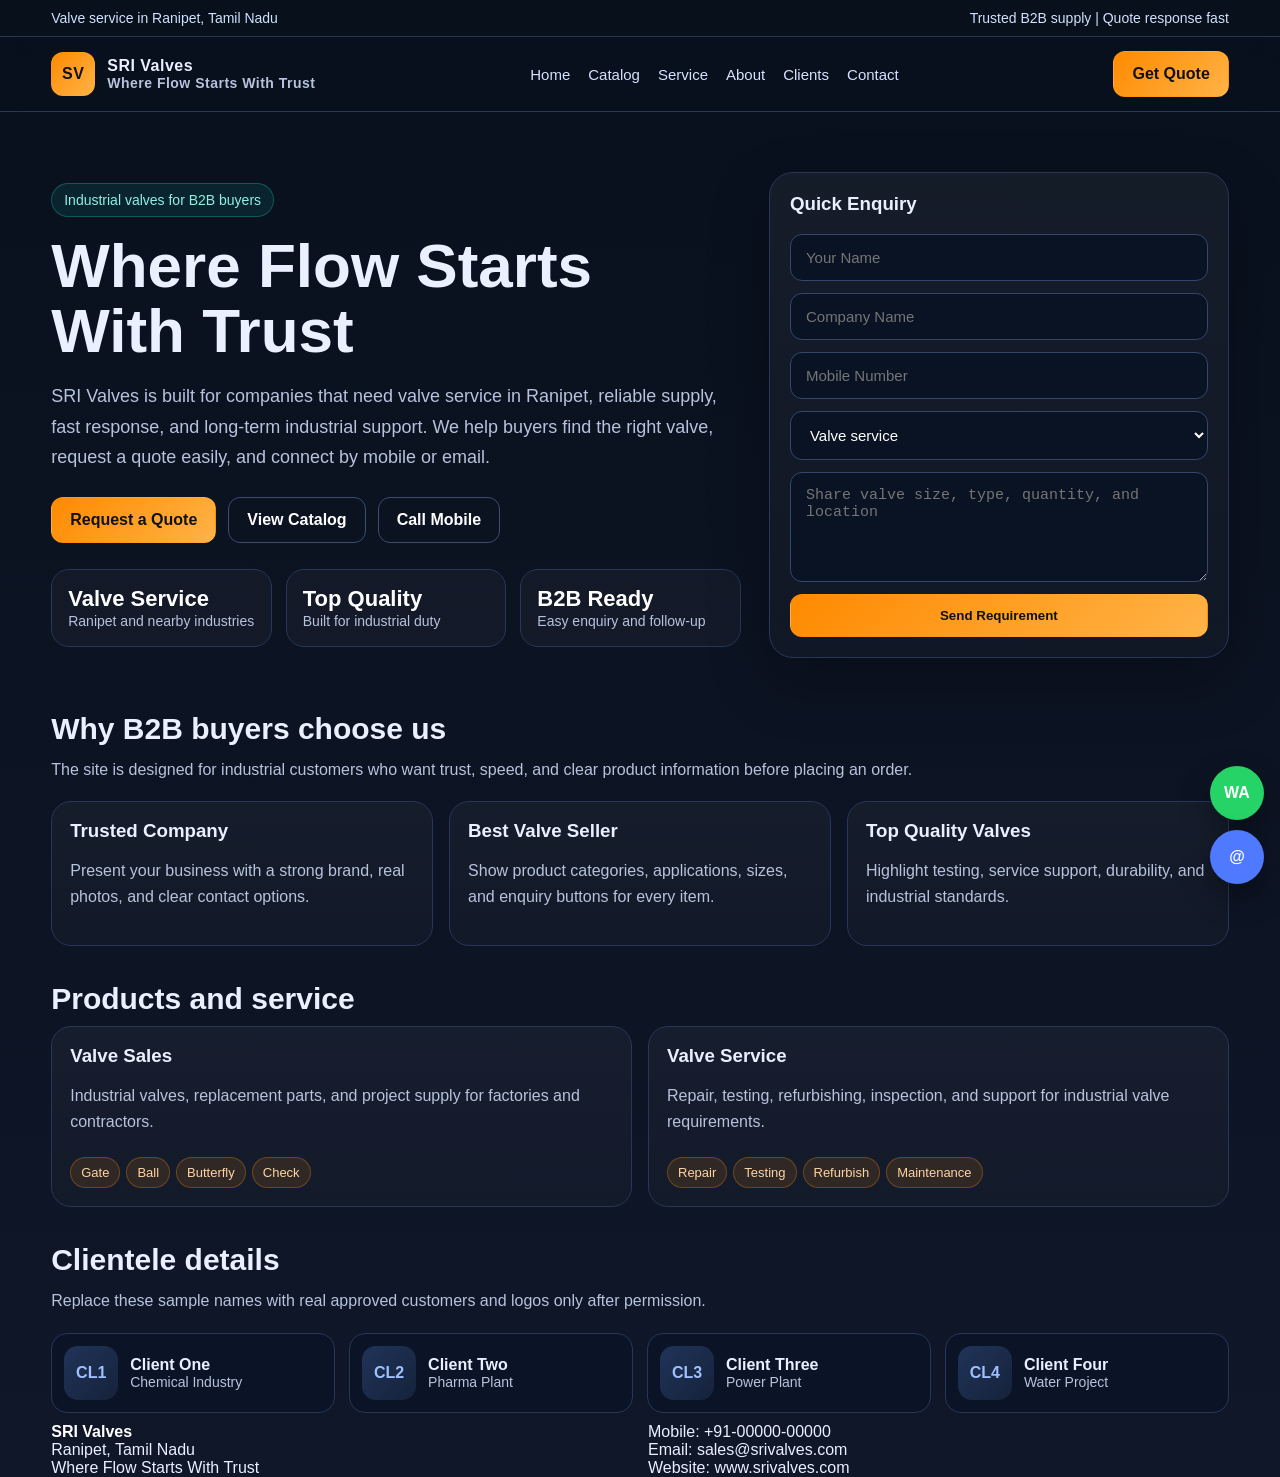
==== commit fd4b99cd: "Refactor index.html to remove inline styles and update structure" ====
--- a/index.html
+++ b/index.html
@@ -6,60 +6,9 @@
   <title>SRI Valves | Valve Service in Ranipet</title>
   <meta name="description" content="SRI Valves provides valve service in Ranipet, industrial valve supply, repair, and trusted B2B solutions in Tamil Nadu." />
   <meta name="keywords" content="valve service in Ranipet, best valve seller, top quality valves, trusted company, industrial valves Tamil Nadu, B2B valve supplier, valve repair, valve testing" />
-  <meta name="author" content="SRI Valves" />
   <meta name="robots" content="index,follow" />
   <link rel="canonical" href="https://www.srivalves.com/index.html" />
-  <style>
-    :root{--bg:#08101d;--bg2:#0b1220;--card:#111a2e;--line:#263759;--text:#eaf0ff;--muted:#b7c2dd;--brand:#ff8a00;--brand2:#19b7a6;}
-    *{box-sizing:border-box} html{scroll-behavior:smooth}
-    body{margin:0;font-family:Arial,Helvetica,sans-serif;background:linear-gradient(180deg,var(--bg),var(--bg2) 35%,#0f1729);color:var(--text)}
-    a{text-decoration:none;color:inherit}
-    .container{width:min(1180px,92%);margin:auto}
-    .topbar{background:#07101b;color:#cfe1ff;font-size:14px;border-bottom:1px solid var(--line)}
-    .topbar .container{display:flex;justify-content:space-between;gap:10px;padding:10px 0;flex-wrap:wrap}
-    .nav{position:sticky;top:0;z-index:50;background:rgba(8,16,29,.94);backdrop-filter:blur(10px);border-bottom:1px solid var(--line)}
-    .navwrap{display:flex;align-items:center;justify-content:space-between;gap:16px;padding:14px 0}
-    .logo{display:flex;align-items:center;gap:12px;font-weight:700;letter-spacing:.5px}
-    .logo .mark{width:44px;height:44px;border-radius:12px;background:linear-gradient(135deg,var(--brand),#ffb347);display:grid;place-items:center;color:#111;font-weight:900}
-    .menu{display:flex;gap:18px;flex-wrap:wrap;align-items:center}
-    .menu a{color:#d7e2ff;font-size:15px}.menu a:hover{color:#fff}
-    .btn{display:inline-flex;align-items:center;justify-content:center;gap:8px;padding:13px 18px;border-radius:12px;border:1px solid transparent;font-weight:700}
-    .btn-primary{background:linear-gradient(135deg,var(--brand),#ffb347);color:#111}
-    .btn-outline{border-color:#3b4d75;background:transparent;color:#fff}
-    .hero{padding:60px 0 28px}
-    .hero-grid{display:grid;grid-template-columns:1.2fr .8fr;gap:28px;align-items:center}
-    .badge{display:inline-block;padding:8px 12px;border-radius:999px;background:rgba(25,183,166,.12);border:1px solid rgba(25,183,166,.35);color:#8ff0e5;font-size:14px;margin-bottom:16px}
-    h1{font-size:clamp(34px,5vw,62px);line-height:1.05;margin:0 0 14px}
-    .lead{font-size:18px;color:var(--muted);max-width:680px;line-height:1.7}
-    .hero-actions{display:flex;gap:12px;flex-wrap:wrap;margin-top:24px}
-    .stats{display:grid;grid-template-columns:repeat(3,1fr);gap:14px;margin-top:26px}
-    .stat{background:rgba(255,255,255,.03);border:1px solid var(--line);border-radius:18px;padding:16px}
-    .stat b{display:block;font-size:22px;color:#fff}.stat span{color:var(--muted);font-size:14px}
-    .panel{background:linear-gradient(180deg,rgba(255,255,255,.05),rgba(255,255,255,.02));border:1px solid var(--line);border-radius:24px;padding:20px;box-shadow:0 24px 60px rgba(0,0,0,.25)}
-    .form{display:grid;gap:12px}
-    .form input,.form select,.form textarea{width:100%;padding:14px 15px;border-radius:12px;border:1px solid #33476d;background:#0a1324;color:#fff;font-size:15px}
-    .form textarea{min-height:110px;resize:vertical}
-    .section{padding:26px 0 10px}
-    .section h2{font-size:30px;margin:0 0 10px}
-    .section p.sub{color:var(--muted);margin:0 0 18px;line-height:1.7}
-    .grid{display:grid;gap:16px}
-    .grid-3{grid-template-columns:repeat(3,1fr)}
-    .grid-2{grid-template-columns:repeat(2,1fr)}
-    .card{background:linear-gradient(180deg,rgba(255,255,255,.04),rgba(255,255,255,.02));border:1px solid var(--line);border-radius:20px;padding:18px}
-    .card h3{margin:0 0 8px}.card p{color:var(--muted);line-height:1.65}
-    .pill{display:inline-block;padding:7px 10px;background:rgba(255,138,0,.12);border:1px solid rgba(255,138,0,.3);border-radius:999px;color:#ffd2a1;font-size:13px;margin:6px 6px 0 0}
-    .clients{display:grid;grid-template-columns:repeat(4,1fr);gap:14px}
-    .client{display:flex;align-items:center;gap:12px;background:#0b1426;border:1px solid var(--line);border-radius:16px;padding:12px}
-    .client .logo-box{width:54px;height:54px;border-radius:14px;background:linear-gradient(135deg,#203459,#15223a);display:grid;place-items:center;font-weight:800;color:#9ec0ff}
-    footer{margin-top:28px;padding:22px 0;border-top:1px solid var(--line);color:var(--muted)}
-    .float-actions{position:fixed;right:16px;bottom:16px;display:grid;gap:10px;z-index:60}
-    .float-actions a{width:54px;height:54px;border-radius:50%;display:grid;place-items:center;box-shadow:0 14px 30px rgba(0,0,0,.35)}
-    .wa{background:#25d366}.mail{background:#4f79ff}
-    .two-col{display:grid;grid-template-columns:1fr 1fr;gap:16px}
-    .small{font-size:14px;color:var(--muted)}
-    @media (max-width:900px){.hero-grid,.grid-3,.grid-2,.clients,.two-col{grid-template-columns:1fr}.menu{display:none}.stats{grid-template-columns:1fr 1fr 1fr}}
-    @media (max-width:560px){.stats{grid-template-columns:1fr}.hero{padding-top:34px} h1{font-size:38px}.btn{width:100%}.hero-actions{display:grid}.navwrap{padding:12px 0}}
-  </style>
+  <link rel="stylesheet" href="style.css" />
 </head>
 <body>
   <div class="topbar">
@@ -132,7 +81,7 @@
       </div>
     </section>
 
-    <section class="section" id="service">
+    <section class="section">
       <h2>Products and service</h2>
       <div class="grid grid-2">
         <div class="card">
@@ -148,7 +97,7 @@
       </div>
     </section>
 
-    <section class="section" id="clients">
+    <section class="section">
       <h2>Clientele details</h2>
       <p class="sub">Replace these sample names with real approved customers and logos only after permission.</p>
       <div class="clients">
@@ -166,7 +115,7 @@
   </div>
 
   <footer>
-    <div class="container two-col">
+    <div class="container footergrid">
       <div>
         <b>SRI Valves</b><br>
         <span>Ranipet, Tamil Nadu</span><br>
--- a/style.css
+++ b/style.css
@@ -0,0 +1,323 @@
+
+:root{
+  --bg:#08101d;
+  --bg2:#0b1220;
+  --panel:#111a2e;
+  --line:#263759;
+  --text:#eaf0ff;
+  --muted:#b7c2dd;
+  --brand:#ff8a00;
+  --brand2:#19b7a6;
+  --shadow:0 24px 60px rgba(0,0,0,.25);
+  --radius:20px;
+}
+
+*{box-sizing:border-box}
+html{scroll-behavior:smooth}
+body{
+  margin:0;
+  font-family:Arial,Helvetica,sans-serif;
+  background:linear-gradient(180deg,var(--bg),var(--bg2) 35%,#0f1729);
+  color:var(--text);
+}
+a{text-decoration:none;color:inherit}
+img{max-width:100%;display:block}
+.container{width:min(1180px,92%);margin:auto}
+
+.topbar{
+  background:#07101b;
+  color:#cfe1ff;
+  font-size:14px;
+  border-bottom:1px solid var(--line);
+}
+.topbar .container{
+  display:flex;
+  justify-content:space-between;
+  gap:10px;
+  padding:10px 0;
+  flex-wrap:wrap;
+}
+
+.nav{
+  position:sticky;
+  top:0;
+  z-index:50;
+  background:rgba(8,16,29,.94);
+  backdrop-filter:blur(10px);
+  border-bottom:1px solid var(--line);
+}
+.navwrap{
+  display:flex;
+  align-items:center;
+  justify-content:space-between;
+  gap:16px;
+  padding:14px 0;
+}
+.logo{
+  display:flex;
+  align-items:center;
+  gap:12px;
+  font-weight:700;
+  letter-spacing:.5px;
+}
+.logo .mark{
+  width:44px;height:44px;
+  border-radius:12px;
+  background:linear-gradient(135deg,var(--brand),#ffb347);
+  display:grid;
+  place-items:center;
+  color:#111;
+  font-weight:900;
+}
+.menu{
+  display:flex;
+  gap:18px;
+  flex-wrap:wrap;
+  align-items:center;
+}
+.menu a{color:#d7e2ff;font-size:15px}
+.menu a:hover{color:#fff}
+
+.btn{
+  display:inline-flex;
+  align-items:center;
+  justify-content:center;
+  gap:8px;
+  padding:13px 18px;
+  border-radius:12px;
+  border:1px solid transparent;
+  font-weight:700;
+}
+.btn-primary{
+  background:linear-gradient(135deg,var(--brand),#ffb347);
+  color:#111;
+}
+.btn-outline{
+  border-color:#3b4d75;
+  background:transparent;
+  color:#fff;
+}
+
+.hero{padding:60px 0 28px}
+.hero-grid{
+  display:grid;
+  grid-template-columns:1.2fr .8fr;
+  gap:28px;
+  align-items:center;
+}
+.badge{
+  display:inline-block;
+  padding:8px 12px;
+  border-radius:999px;
+  background:rgba(25,183,166,.12);
+  border:1px solid rgba(25,183,166,.35);
+  color:#8ff0e5;
+  font-size:14px;
+  margin-bottom:16px;
+}
+h1{
+  font-size:clamp(34px,5vw,62px);
+  line-height:1.05;
+  margin:0 0 14px;
+}
+.lead{
+  font-size:18px;
+  color:var(--muted);
+  max-width:680px;
+  line-height:1.7;
+}
+.hero-actions{
+  display:flex;
+  gap:12px;
+  flex-wrap:wrap;
+  margin-top:24px;
+}
+.stats{
+  display:grid;
+  grid-template-columns:repeat(3,1fr);
+  gap:14px;
+  margin-top:26px;
+}
+.stat{
+  background:rgba(255,255,255,.03);
+  border:1px solid var(--line);
+  border-radius:18px;
+  padding:16px;
+}
+.stat b{display:block;font-size:22px;color:#fff}
+.stat span{color:var(--muted);font-size:14px}
+
+.panel{
+  background:linear-gradient(180deg,rgba(255,255,255,.05),rgba(255,255,255,.02));
+  border:1px solid var(--line);
+  border-radius:24px;
+  padding:20px;
+  box-shadow:var(--shadow);
+}
+.form{display:grid;gap:12px}
+.form input,.form select,.form textarea{
+  width:100%;
+  padding:14px 15px;
+  border-radius:12px;
+  border:1px solid #33476d;
+  background:#0a1324;
+  color:#fff;
+  font-size:15px;
+}
+.form textarea{min-height:110px;resize:vertical}
+
+.section{padding:26px 0 10px}
+.section h2{
+  font-size:30px;
+  margin:0 0 10px;
+}
+.section p.sub{
+  color:var(--muted);
+  margin:0 0 18px;
+  line-height:1.7;
+}
+.grid{display:grid;gap:16px}
+.grid-3{grid-template-columns:repeat(3,1fr)}
+.grid-2{grid-template-columns:repeat(2,1fr)}
+
+.card{
+  background:linear-gradient(180deg,rgba(255,255,255,.04),rgba(255,255,255,.02));
+  border:1px solid var(--line);
+  border-radius:var(--radius);
+  padding:18px;
+}
+.card h3{margin:0 0 8px}
+.card p{color:var(--muted);line-height:1.65}
+
+.pill{
+  display:inline-block;
+  padding:7px 10px;
+  background:rgba(255,138,0,.12);
+  border:1px solid rgba(255,138,0,.3);
+  border-radius:999px;
+  color:#ffd2a1;
+  font-size:13px;
+  margin:6px 6px 0 0;
+}
+
+.clients{
+  display:grid;
+  grid-template-columns:repeat(4,1fr);
+  gap:14px;
+}
+.client{
+  display:flex;
+  align-items:center;
+  gap:12px;
+  background:#0b1426;
+  border:1px solid var(--line);
+  border-radius:16px;
+  padding:12px;
+}
+.client .logo-box{
+  width:54px;height:54px;
+  border-radius:14px;
+  background:linear-gradient(135deg,#203459,#15223a);
+  display:grid;
+  place-items:center;
+  font-weight:800;
+  color:#9ec0ff;
+}
+
+.catalog-toolbar{
+  display:flex;
+  gap:12px;
+  flex-wrap:wrap;
+  align-items:center;
+  margin:18px 0 24px;
+}
+.catalog-toolbar select,.catalog-toolbar input{
+  padding:12px 14px;
+  border-radius:12px;
+  border:1px solid #33476d;
+  background:#0a1324;
+  color:#fff;
+  min-width:220px;
+}
+.catalog-grid{
+  display:grid;
+  grid-template-columns:repeat(3,1fr);
+  gap:16px;
+}
+.product-img{
+  height:180px;
+  background:linear-gradient(135deg,#172742,#0f1b33);
+  display:grid;
+  place-items:center;
+  color:#9ec0ff;
+  font-weight:800;
+  font-size:22px;
+  border-radius:16px;
+  margin-bottom:14px;
+}
+.specs{
+  display:grid;
+  gap:6px;
+  font-size:14px;
+  color:var(--muted);
+  margin:12px 0 16px;
+}
+.specs span{color:#fff}
+.actions{
+  display:flex;
+  gap:10px;
+  flex-wrap:wrap;
+}
+
+.footerbox{
+  margin:30px 0 0;
+  padding:18px 0;
+  border-top:1px solid var(--line);
+  color:var(--muted);
+}
+.footergrid{
+  display:grid;
+  grid-template-columns:1fr 1fr;
+  gap:16px;
+}
+.footergrid b{color:#fff}
+
+.float-actions{
+  position:fixed;
+  right:16px;
+  bottom:16px;
+  display:grid;
+  gap:10px;
+  z-index:60;
+}
+.float-actions a{
+  width:54px;
+  height:54px;
+  border-radius:50%;
+  display:grid;
+  place-items:center;
+  box-shadow:0 14px 30px rgba(0,0,0,.35);
+  color:#fff;
+  font-weight:800;
+}
+.wa{background:#25d366}
+.mail{background:#4f79ff}
+
+.small{font-size:14px;color:var(--muted)}
+
+@media (max-width:900px){
+  .hero-grid,.grid-3,.grid-2,.clients,.footergrid,.catalog-grid{grid-template-columns:1fr 1fr}
+  .menu{display:none}
+  .stats{grid-template-columns:1fr 1fr 1fr}
+}
+@media (max-width:560px){
+  .hero-grid,.grid-3,.grid-2,.clients,.footergrid,.catalog-grid{grid-template-columns:1fr}
+  .stats{grid-template-columns:1fr}
+  .hero{padding-top:34px}
+  h1{font-size:38px}
+  .btn{width:100%}
+  .hero-actions{display:grid}
+  .navwrap{padding:12px 0}
+  .catalog-toolbar select,.catalog-toolbar input{min-width:100%;width:100%}
+  .actions{display:grid}
+}
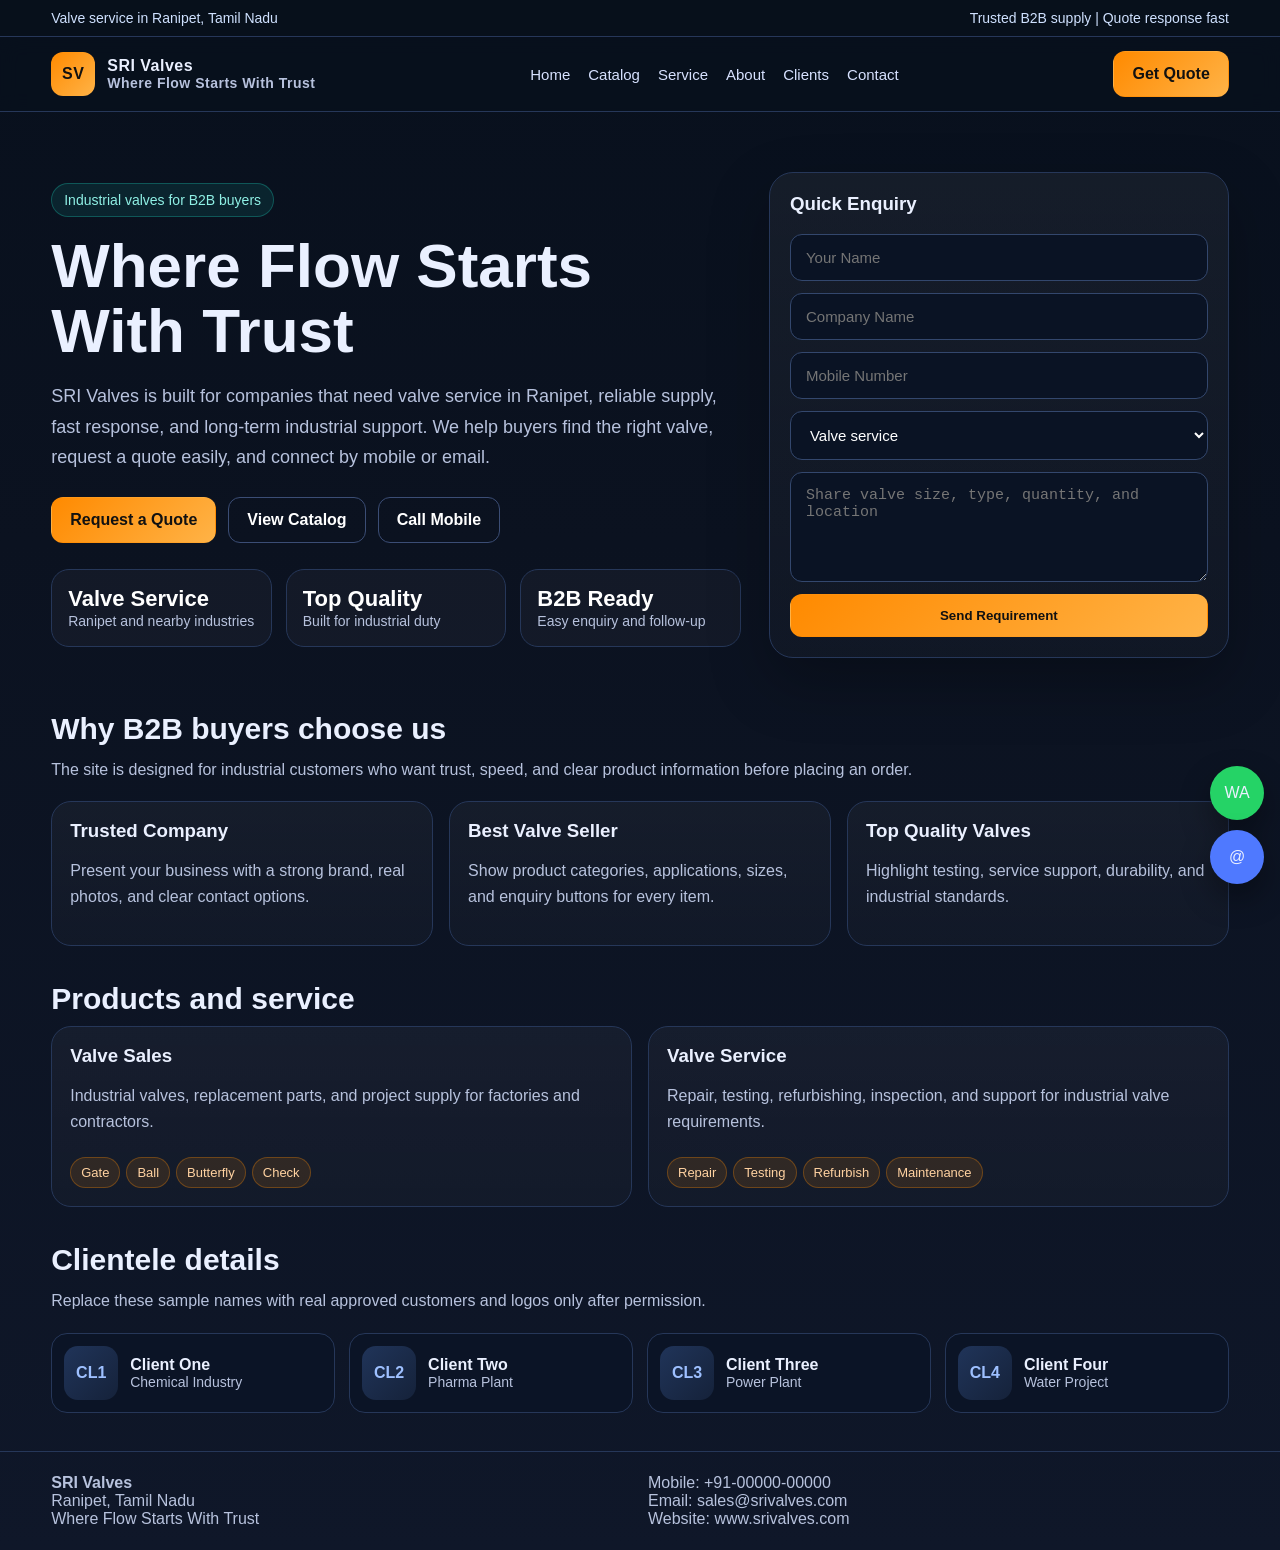
==== commit 9acb80d8: "Revert "Sri new"" ====
--- a/index.html
+++ b/index.html
@@ -6,9 +6,60 @@
   <title>SRI Valves | Valve Service in Ranipet</title>
   <meta name="description" content="SRI Valves provides valve service in Ranipet, industrial valve supply, repair, and trusted B2B solutions in Tamil Nadu." />
   <meta name="keywords" content="valve service in Ranipet, best valve seller, top quality valves, trusted company, industrial valves Tamil Nadu, B2B valve supplier, valve repair, valve testing" />
+  <meta name="author" content="SRI Valves" />
   <meta name="robots" content="index,follow" />
   <link rel="canonical" href="https://www.srivalves.com/index.html" />
-  <link rel="stylesheet" href="style.css" />
+  <style>
+    :root{--bg:#08101d;--bg2:#0b1220;--card:#111a2e;--line:#263759;--text:#eaf0ff;--muted:#b7c2dd;--brand:#ff8a00;--brand2:#19b7a6;}
+    *{box-sizing:border-box} html{scroll-behavior:smooth}
+    body{margin:0;font-family:Arial,Helvetica,sans-serif;background:linear-gradient(180deg,var(--bg),var(--bg2) 35%,#0f1729);color:var(--text)}
+    a{text-decoration:none;color:inherit}
+    .container{width:min(1180px,92%);margin:auto}
+    .topbar{background:#07101b;color:#cfe1ff;font-size:14px;border-bottom:1px solid var(--line)}
+    .topbar .container{display:flex;justify-content:space-between;gap:10px;padding:10px 0;flex-wrap:wrap}
+    .nav{position:sticky;top:0;z-index:50;background:rgba(8,16,29,.94);backdrop-filter:blur(10px);border-bottom:1px solid var(--line)}
+    .navwrap{display:flex;align-items:center;justify-content:space-between;gap:16px;padding:14px 0}
+    .logo{display:flex;align-items:center;gap:12px;font-weight:700;letter-spacing:.5px}
+    .logo .mark{width:44px;height:44px;border-radius:12px;background:linear-gradient(135deg,var(--brand),#ffb347);display:grid;place-items:center;color:#111;font-weight:900}
+    .menu{display:flex;gap:18px;flex-wrap:wrap;align-items:center}
+    .menu a{color:#d7e2ff;font-size:15px}.menu a:hover{color:#fff}
+    .btn{display:inline-flex;align-items:center;justify-content:center;gap:8px;padding:13px 18px;border-radius:12px;border:1px solid transparent;font-weight:700}
+    .btn-primary{background:linear-gradient(135deg,var(--brand),#ffb347);color:#111}
+    .btn-outline{border-color:#3b4d75;background:transparent;color:#fff}
+    .hero{padding:60px 0 28px}
+    .hero-grid{display:grid;grid-template-columns:1.2fr .8fr;gap:28px;align-items:center}
+    .badge{display:inline-block;padding:8px 12px;border-radius:999px;background:rgba(25,183,166,.12);border:1px solid rgba(25,183,166,.35);color:#8ff0e5;font-size:14px;margin-bottom:16px}
+    h1{font-size:clamp(34px,5vw,62px);line-height:1.05;margin:0 0 14px}
+    .lead{font-size:18px;color:var(--muted);max-width:680px;line-height:1.7}
+    .hero-actions{display:flex;gap:12px;flex-wrap:wrap;margin-top:24px}
+    .stats{display:grid;grid-template-columns:repeat(3,1fr);gap:14px;margin-top:26px}
+    .stat{background:rgba(255,255,255,.03);border:1px solid var(--line);border-radius:18px;padding:16px}
+    .stat b{display:block;font-size:22px;color:#fff}.stat span{color:var(--muted);font-size:14px}
+    .panel{background:linear-gradient(180deg,rgba(255,255,255,.05),rgba(255,255,255,.02));border:1px solid var(--line);border-radius:24px;padding:20px;box-shadow:0 24px 60px rgba(0,0,0,.25)}
+    .form{display:grid;gap:12px}
+    .form input,.form select,.form textarea{width:100%;padding:14px 15px;border-radius:12px;border:1px solid #33476d;background:#0a1324;color:#fff;font-size:15px}
+    .form textarea{min-height:110px;resize:vertical}
+    .section{padding:26px 0 10px}
+    .section h2{font-size:30px;margin:0 0 10px}
+    .section p.sub{color:var(--muted);margin:0 0 18px;line-height:1.7}
+    .grid{display:grid;gap:16px}
+    .grid-3{grid-template-columns:repeat(3,1fr)}
+    .grid-2{grid-template-columns:repeat(2,1fr)}
+    .card{background:linear-gradient(180deg,rgba(255,255,255,.04),rgba(255,255,255,.02));border:1px solid var(--line);border-radius:20px;padding:18px}
+    .card h3{margin:0 0 8px}.card p{color:var(--muted);line-height:1.65}
+    .pill{display:inline-block;padding:7px 10px;background:rgba(255,138,0,.12);border:1px solid rgba(255,138,0,.3);border-radius:999px;color:#ffd2a1;font-size:13px;margin:6px 6px 0 0}
+    .clients{display:grid;grid-template-columns:repeat(4,1fr);gap:14px}
+    .client{display:flex;align-items:center;gap:12px;background:#0b1426;border:1px solid var(--line);border-radius:16px;padding:12px}
+    .client .logo-box{width:54px;height:54px;border-radius:14px;background:linear-gradient(135deg,#203459,#15223a);display:grid;place-items:center;font-weight:800;color:#9ec0ff}
+    footer{margin-top:28px;padding:22px 0;border-top:1px solid var(--line);color:var(--muted)}
+    .float-actions{position:fixed;right:16px;bottom:16px;display:grid;gap:10px;z-index:60}
+    .float-actions a{width:54px;height:54px;border-radius:50%;display:grid;place-items:center;box-shadow:0 14px 30px rgba(0,0,0,.35)}
+    .wa{background:#25d366}.mail{background:#4f79ff}
+    .two-col{display:grid;grid-template-columns:1fr 1fr;gap:16px}
+    .small{font-size:14px;color:var(--muted)}
+    @media (max-width:900px){.hero-grid,.grid-3,.grid-2,.clients,.two-col{grid-template-columns:1fr}.menu{display:none}.stats{grid-template-columns:1fr 1fr 1fr}}
+    @media (max-width:560px){.stats{grid-template-columns:1fr}.hero{padding-top:34px} h1{font-size:38px}.btn{width:100%}.hero-actions{display:grid}.navwrap{padding:12px 0}}
+  </style>
 </head>
 <body>
   <div class="topbar">
@@ -81,7 +132,7 @@
       </div>
     </section>
 
-    <section class="section">
+    <section class="section" id="service">
       <h2>Products and service</h2>
       <div class="grid grid-2">
         <div class="card">
@@ -97,7 +148,7 @@
       </div>
     </section>
 
-    <section class="section">
+    <section class="section" id="clients">
       <h2>Clientele details</h2>
       <p class="sub">Replace these sample names with real approved customers and logos only after permission.</p>
       <div class="clients">
@@ -115,7 +166,7 @@
   </div>
 
   <footer>
-    <div class="container footergrid">
+    <div class="container two-col">
       <div>
         <b>SRI Valves</b><br>
         <span>Ranipet, Tamil Nadu</span><br>
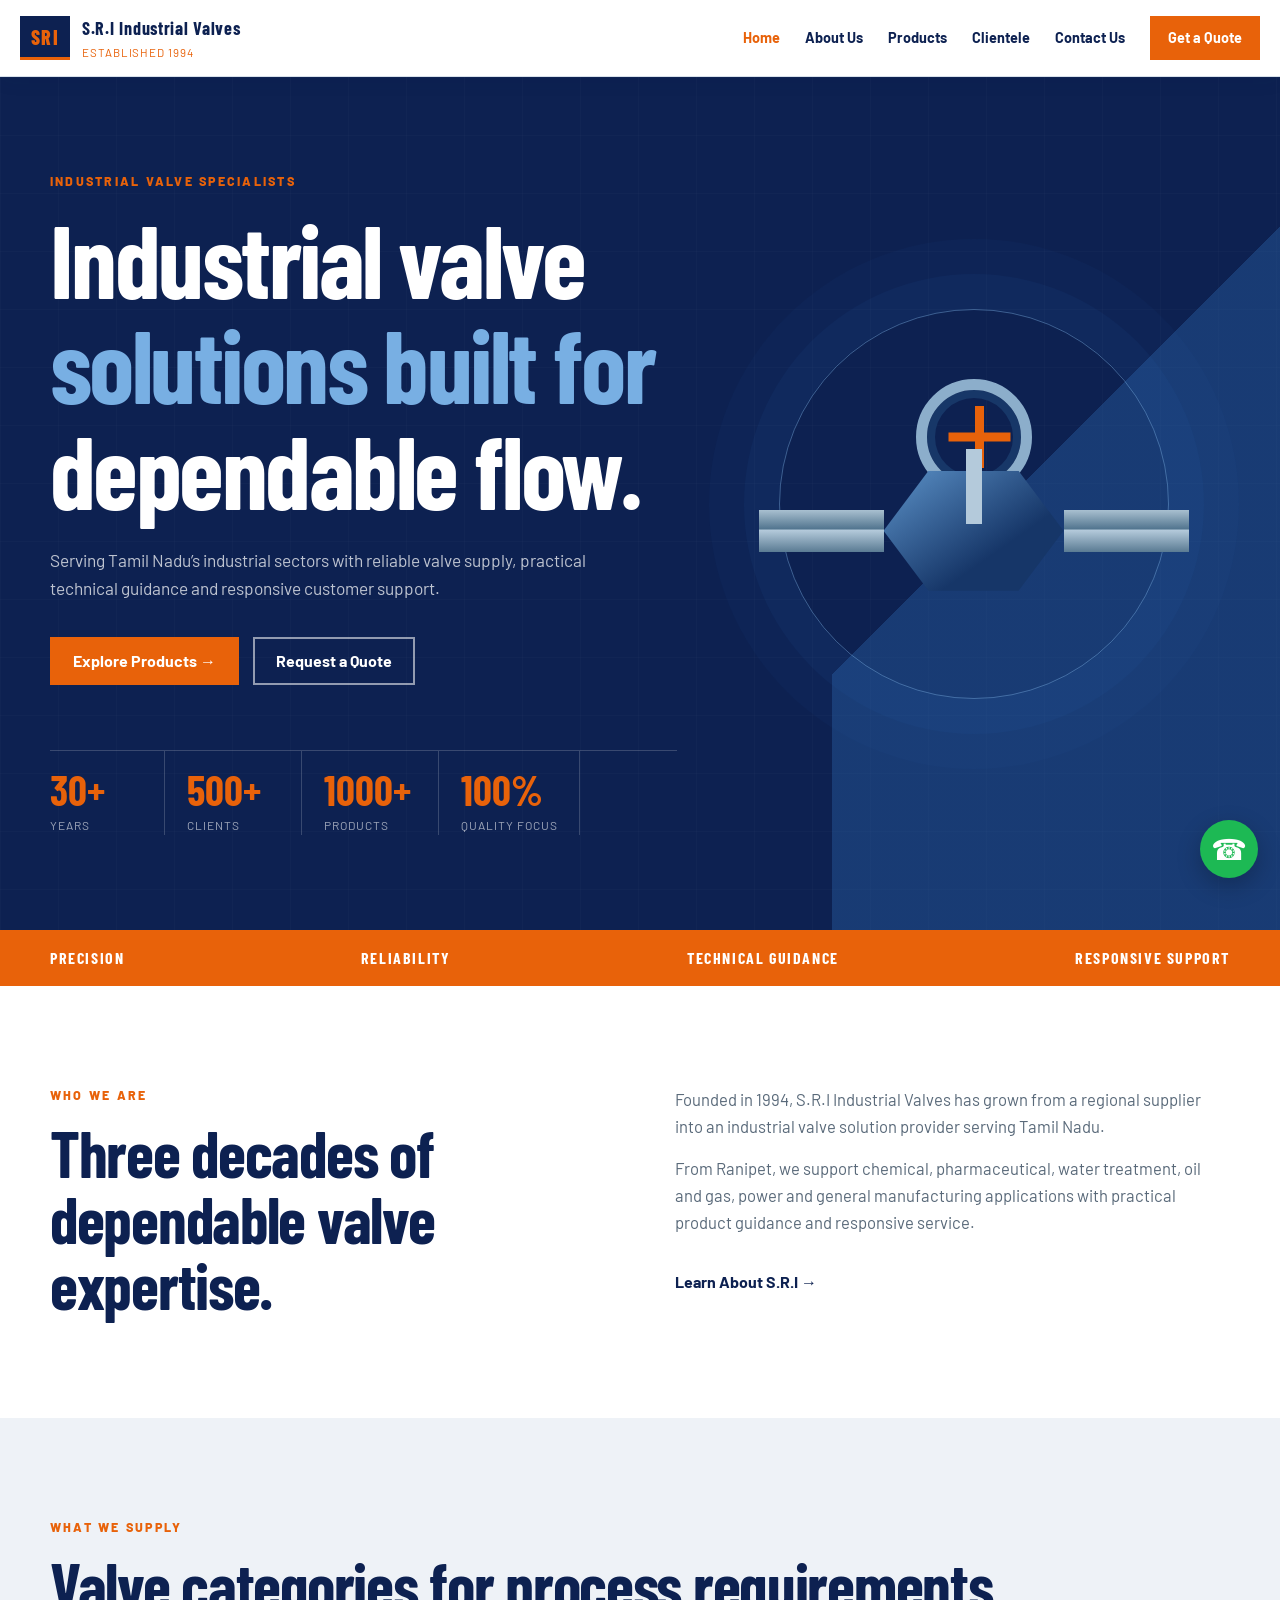
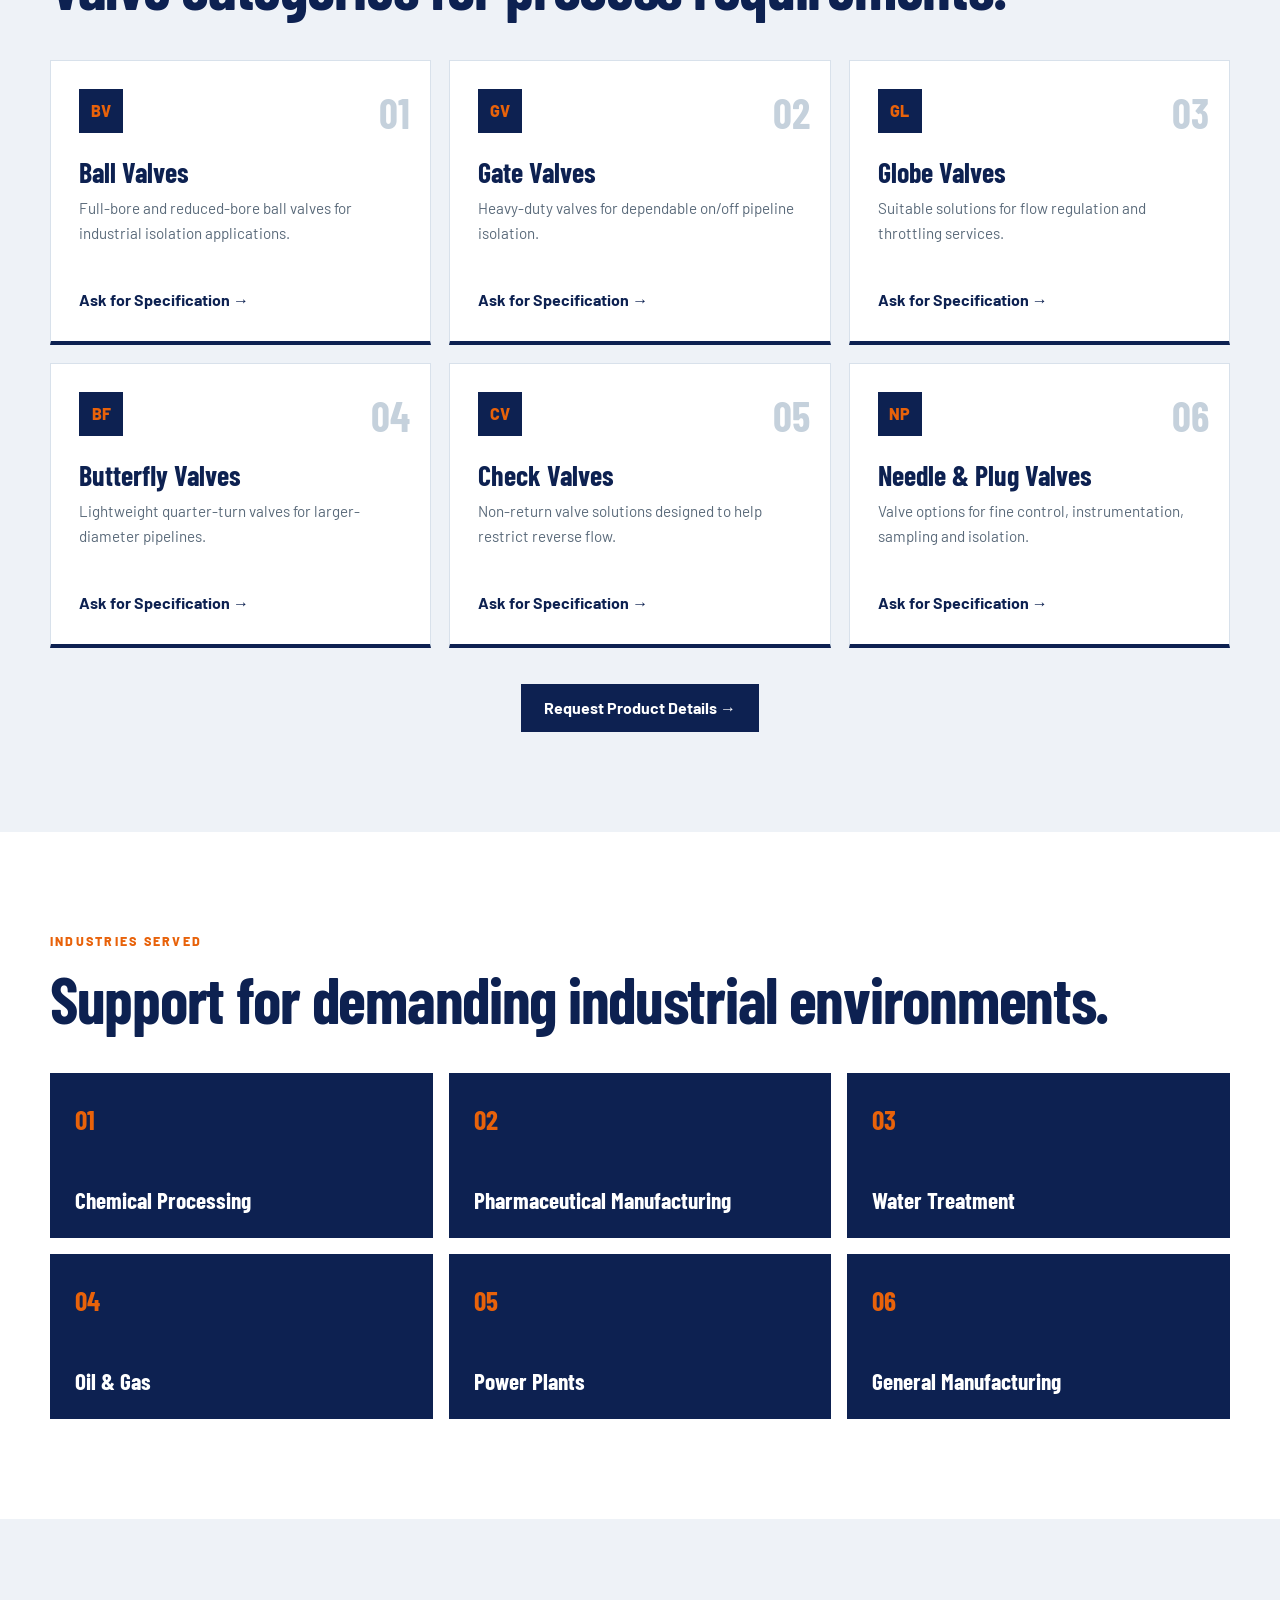
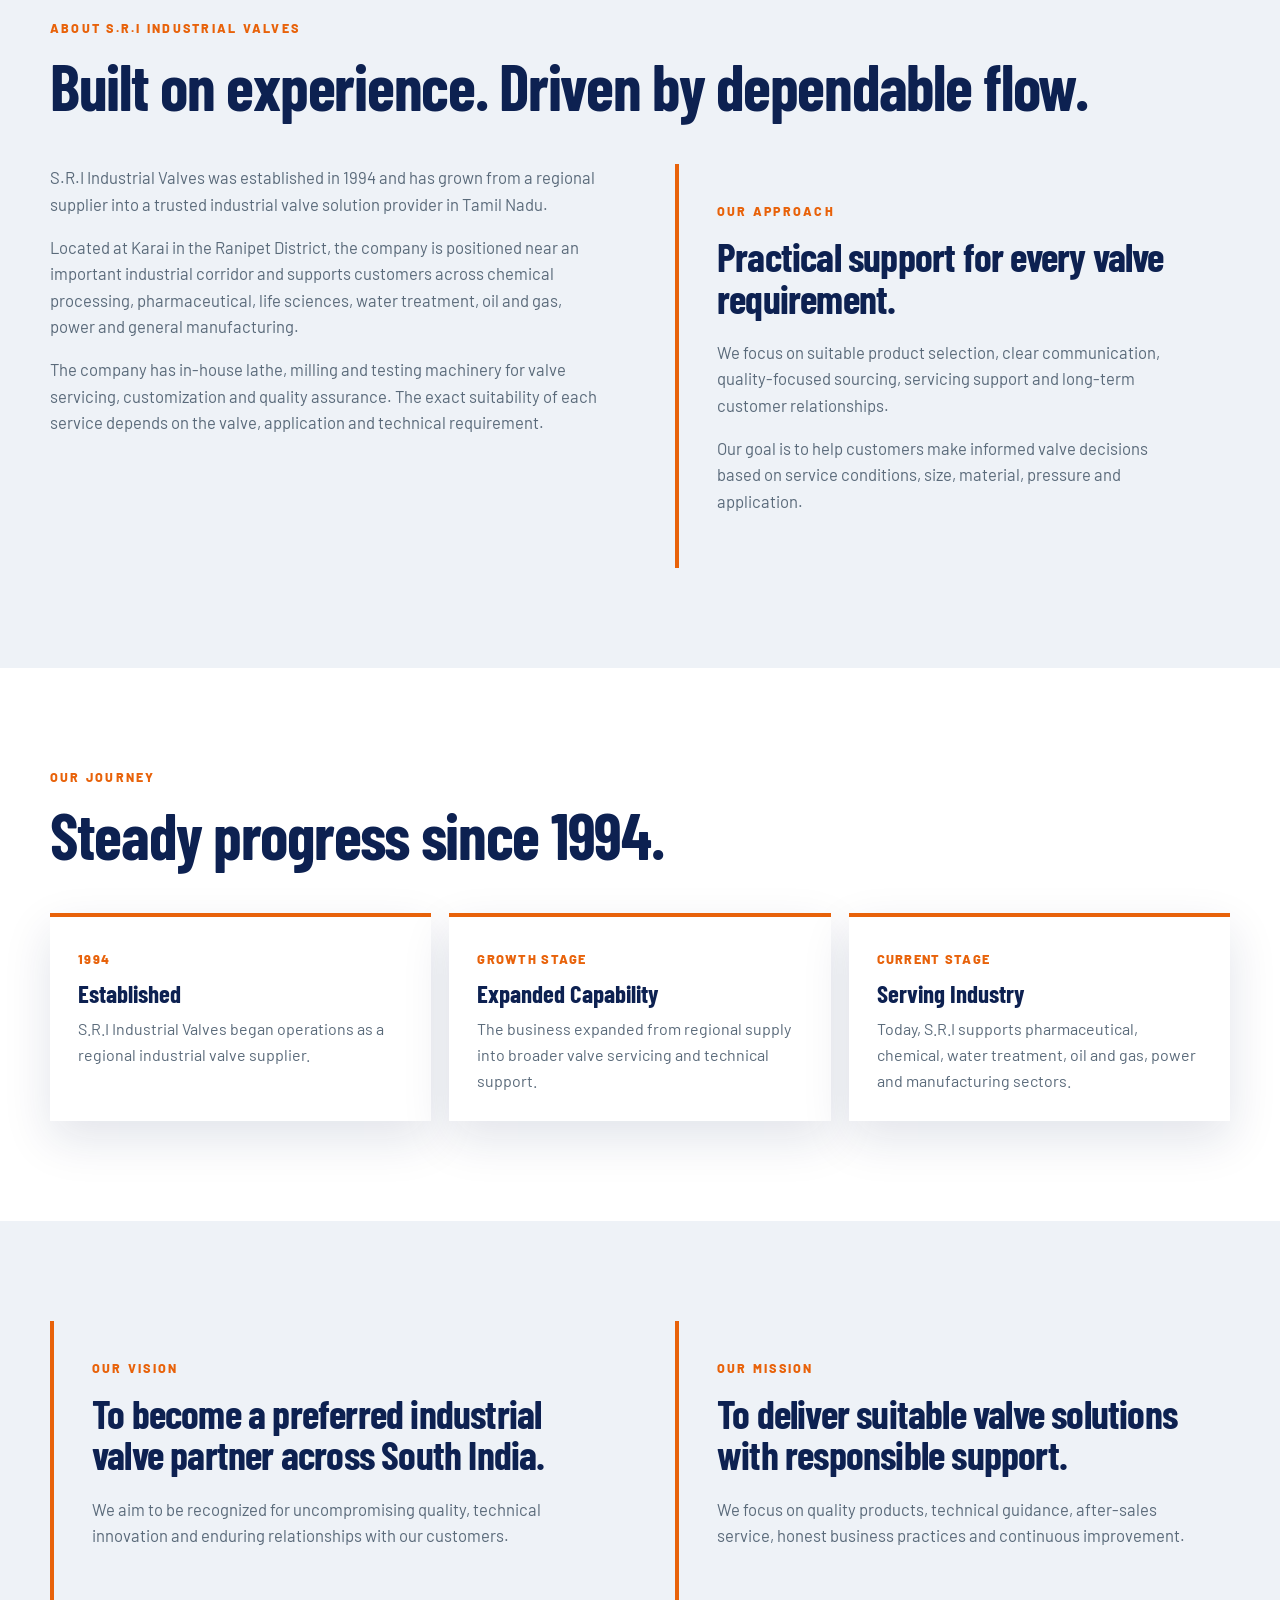
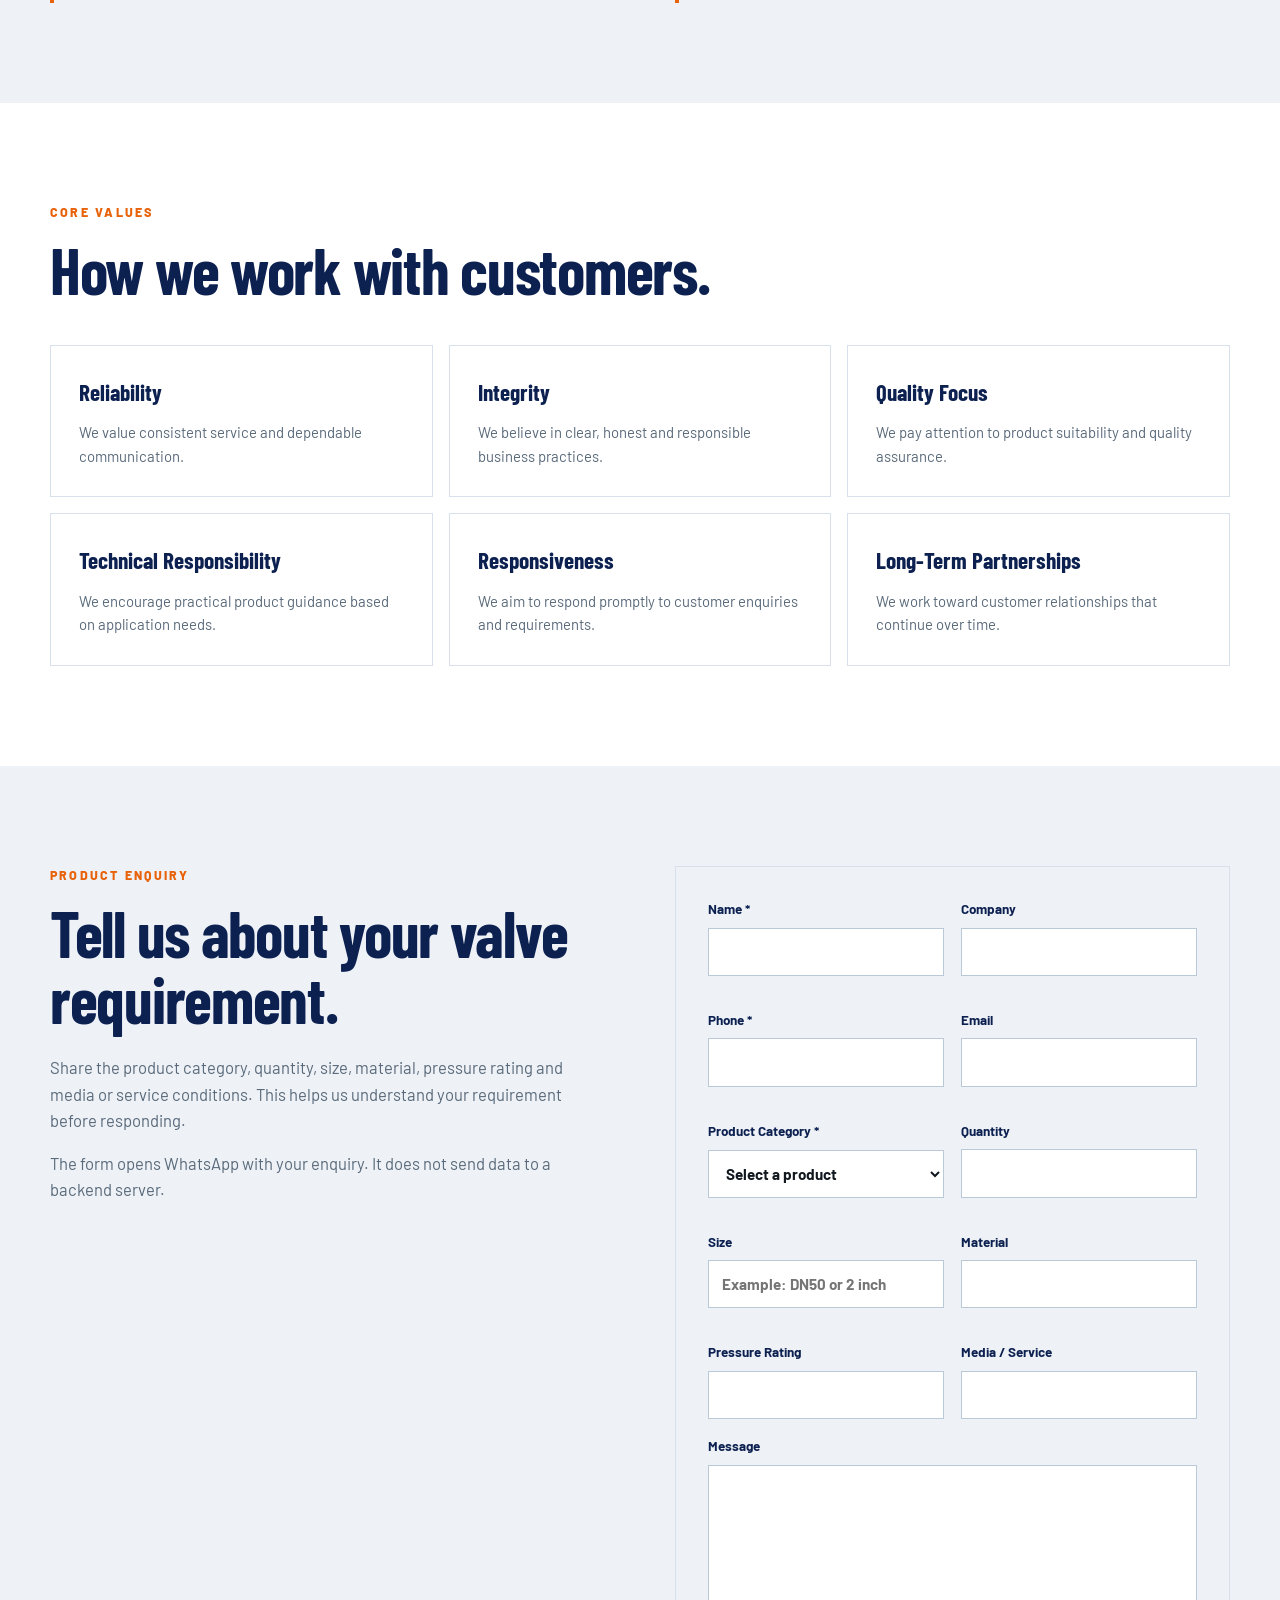
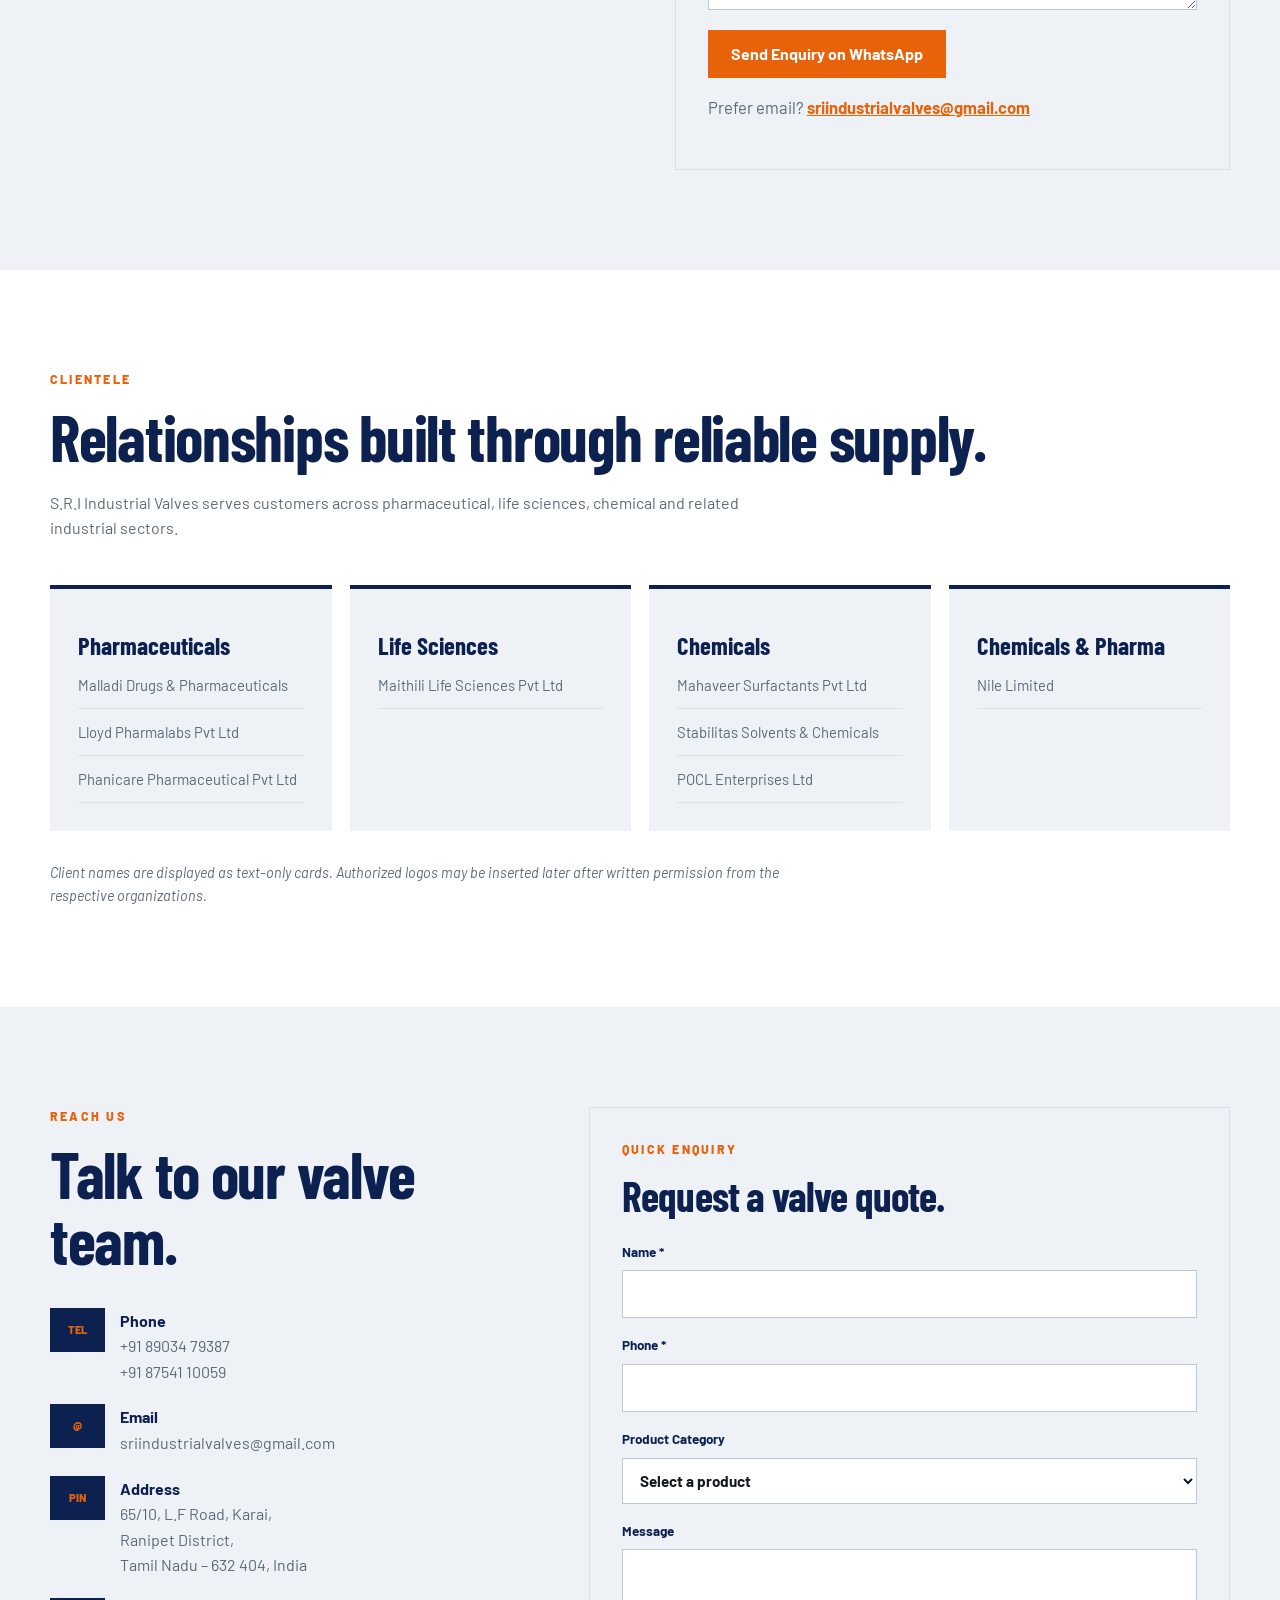
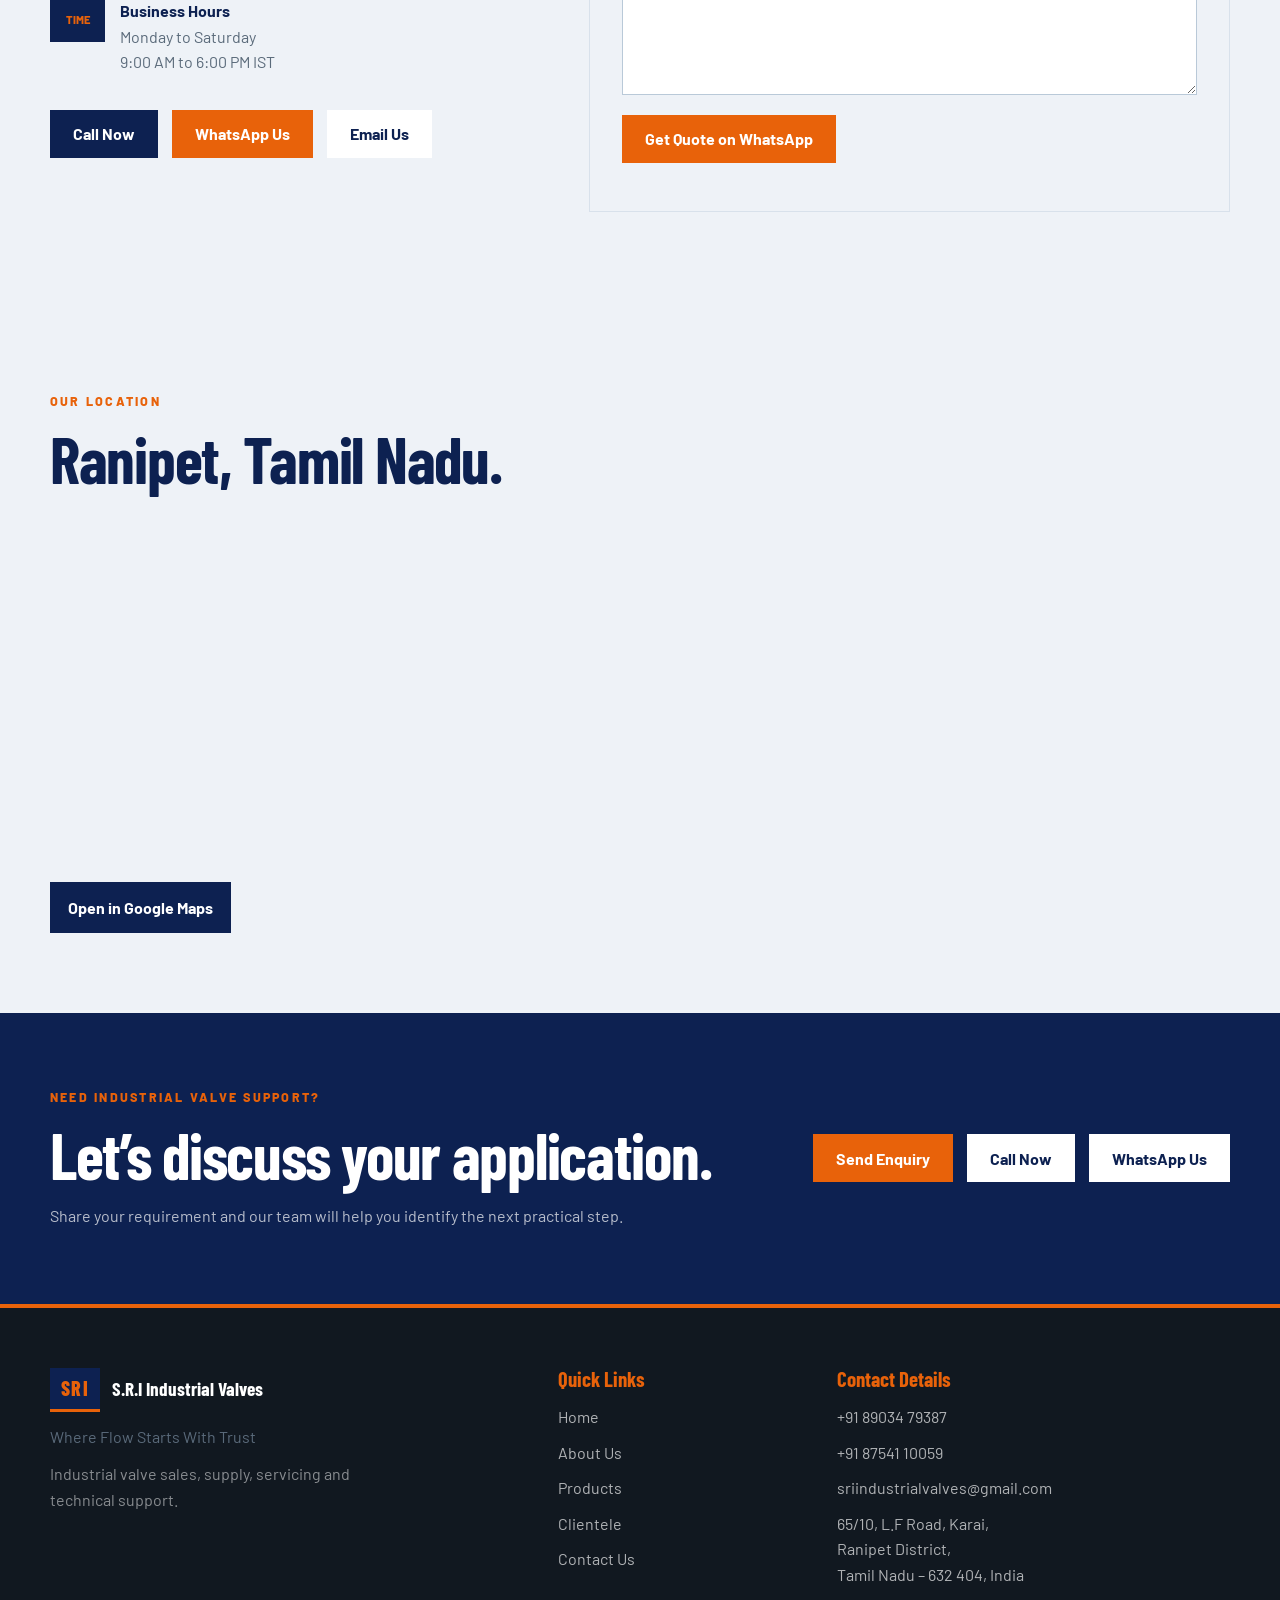
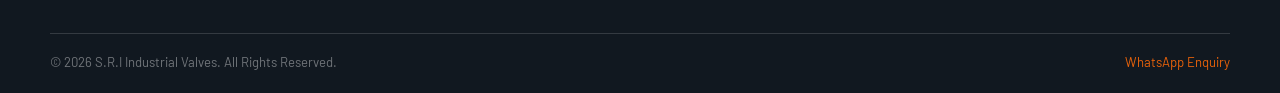
==== commit ccb1c6dd: "Update print statement from 'Hello' to 'Goodbye'" ====
--- a/index.html
+++ b/index.html
@@ -1,183 +1,2233 @@
 <!DOCTYPE html>
 <html lang="en">
 <head>
-  <meta charset="UTF-8" />
-  <meta name="viewport" content="width=device-width, initial-scale=1.0" />
-  <title>SRI Valves | Valve Service in Ranipet</title>
-  <meta name="description" content="SRI Valves provides valve service in Ranipet, industrial valve supply, repair, and trusted B2B solutions in Tamil Nadu." />
-  <meta name="keywords" content="valve service in Ranipet, best valve seller, top quality valves, trusted company, industrial valves Tamil Nadu, B2B valve supplier, valve repair, valve testing" />
-  <meta name="author" content="SRI Valves" />
-  <meta name="robots" content="index,follow" />
-  <link rel="canonical" href="https://www.srivalves.com/index.html" />
+  <meta charset="UTF-8">
+  <meta name="viewport" content="width=device-width, initial-scale=1.0">
+
+  <title>S.R.I Industrial Valves | Industrial Valve Supplier in Tamil Nadu</title>
+
+  <meta name="description" content="S.R.I Industrial Valves supplies, services and supports industrial valve requirements from Ranipet, Tamil Nadu.">
+  <meta name="keywords" content="industrial valve supplier Tamil Nadu, industrial valves Ranipet, ball valve supplier Tamil Nadu, gate valve supplier Ranipet, chemical plant valves, pharmaceutical plant valves, water treatment valves, industrial valve servicing">
+  <meta name="author" content="S.R.I Industrial Valves">
+
+  <meta property="og:title" content="S.R.I Industrial Valves | Where Flow Starts With Trust">
+  <meta property="og:description" content="Industrial valve sales, supply, servicing and technical support from Ranipet, Tamil Nadu.">
+  <meta property="og:type" content="website">
+  <meta property="og:url" content="https://www.srivalves.com/">
+
+  <link rel="canonical" href="https://www.srivalves.com/">
+
+  <link rel="preconnect" href="https://fonts.googleapis.com">
+  <link rel="preconnect" href="https://fonts.gstatic.com" crossorigin>
+  <link href="https://fonts.googleapis.com/css2?family=Barlow:wght@400;500;600;700;800&family=Barlow+Condensed:wght@500;600;700;800&display=swap" rel="stylesheet">
+
   <style>
-    :root{--bg:#08101d;--bg2:#0b1220;--card:#111a2e;--line:#263759;--text:#eaf0ff;--muted:#b7c2dd;--brand:#ff8a00;--brand2:#19b7a6;}
-    *{box-sizing:border-box} html{scroll-behavior:smooth}
-    body{margin:0;font-family:Arial,Helvetica,sans-serif;background:linear-gradient(180deg,var(--bg),var(--bg2) 35%,#0f1729);color:var(--text)}
-    a{text-decoration:none;color:inherit}
-    .container{width:min(1180px,92%);margin:auto}
-    .topbar{background:#07101b;color:#cfe1ff;font-size:14px;border-bottom:1px solid var(--line)}
-    .topbar .container{display:flex;justify-content:space-between;gap:10px;padding:10px 0;flex-wrap:wrap}
-    .nav{position:sticky;top:0;z-index:50;background:rgba(8,16,29,.94);backdrop-filter:blur(10px);border-bottom:1px solid var(--line)}
-    .navwrap{display:flex;align-items:center;justify-content:space-between;gap:16px;padding:14px 0}
-    .logo{display:flex;align-items:center;gap:12px;font-weight:700;letter-spacing:.5px}
-    .logo .mark{width:44px;height:44px;border-radius:12px;background:linear-gradient(135deg,var(--brand),#ffb347);display:grid;place-items:center;color:#111;font-weight:900}
-    .menu{display:flex;gap:18px;flex-wrap:wrap;align-items:center}
-    .menu a{color:#d7e2ff;font-size:15px}.menu a:hover{color:#fff}
-    .btn{display:inline-flex;align-items:center;justify-content:center;gap:8px;padding:13px 18px;border-radius:12px;border:1px solid transparent;font-weight:700}
-    .btn-primary{background:linear-gradient(135deg,var(--brand),#ffb347);color:#111}
-    .btn-outline{border-color:#3b4d75;background:transparent;color:#fff}
-    .hero{padding:60px 0 28px}
-    .hero-grid{display:grid;grid-template-columns:1.2fr .8fr;gap:28px;align-items:center}
-    .badge{display:inline-block;padding:8px 12px;border-radius:999px;background:rgba(25,183,166,.12);border:1px solid rgba(25,183,166,.35);color:#8ff0e5;font-size:14px;margin-bottom:16px}
-    h1{font-size:clamp(34px,5vw,62px);line-height:1.05;margin:0 0 14px}
-    .lead{font-size:18px;color:var(--muted);max-width:680px;line-height:1.7}
-    .hero-actions{display:flex;gap:12px;flex-wrap:wrap;margin-top:24px}
-    .stats{display:grid;grid-template-columns:repeat(3,1fr);gap:14px;margin-top:26px}
-    .stat{background:rgba(255,255,255,.03);border:1px solid var(--line);border-radius:18px;padding:16px}
-    .stat b{display:block;font-size:22px;color:#fff}.stat span{color:var(--muted);font-size:14px}
-    .panel{background:linear-gradient(180deg,rgba(255,255,255,.05),rgba(255,255,255,.02));border:1px solid var(--line);border-radius:24px;padding:20px;box-shadow:0 24px 60px rgba(0,0,0,.25)}
-    .form{display:grid;gap:12px}
-    .form input,.form select,.form textarea{width:100%;padding:14px 15px;border-radius:12px;border:1px solid #33476d;background:#0a1324;color:#fff;font-size:15px}
-    .form textarea{min-height:110px;resize:vertical}
-    .section{padding:26px 0 10px}
-    .section h2{font-size:30px;margin:0 0 10px}
-    .section p.sub{color:var(--muted);margin:0 0 18px;line-height:1.7}
-    .grid{display:grid;gap:16px}
-    .grid-3{grid-template-columns:repeat(3,1fr)}
-    .grid-2{grid-template-columns:repeat(2,1fr)}
-    .card{background:linear-gradient(180deg,rgba(255,255,255,.04),rgba(255,255,255,.02));border:1px solid var(--line);border-radius:20px;padding:18px}
-    .card h3{margin:0 0 8px}.card p{color:var(--muted);line-height:1.65}
-    .pill{display:inline-block;padding:7px 10px;background:rgba(255,138,0,.12);border:1px solid rgba(255,138,0,.3);border-radius:999px;color:#ffd2a1;font-size:13px;margin:6px 6px 0 0}
-    .clients{display:grid;grid-template-columns:repeat(4,1fr);gap:14px}
-    .client{display:flex;align-items:center;gap:12px;background:#0b1426;border:1px solid var(--line);border-radius:16px;padding:12px}
-    .client .logo-box{width:54px;height:54px;border-radius:14px;background:linear-gradient(135deg,#203459,#15223a);display:grid;place-items:center;font-weight:800;color:#9ec0ff}
-    footer{margin-top:28px;padding:22px 0;border-top:1px solid var(--line);color:var(--muted)}
-    .float-actions{position:fixed;right:16px;bottom:16px;display:grid;gap:10px;z-index:60}
-    .float-actions a{width:54px;height:54px;border-radius:50%;display:grid;place-items:center;box-shadow:0 14px 30px rgba(0,0,0,.35)}
-    .wa{background:#25d366}.mail{background:#4f79ff}
-    .two-col{display:grid;grid-template-columns:1fr 1fr;gap:16px}
-    .small{font-size:14px;color:var(--muted)}
-    @media (max-width:900px){.hero-grid,.grid-3,.grid-2,.clients,.two-col{grid-template-columns:1fr}.menu{display:none}.stats{grid-template-columns:1fr 1fr 1fr}}
-    @media (max-width:560px){.stats{grid-template-columns:1fr}.hero{padding-top:34px} h1{font-size:38px}.btn{width:100%}.hero-actions{display:grid}.navwrap{padding:12px 0}}
+
+    :root {
+      --navy: #0D2151;
+      --steel: #2E6CB5;
+      --orange: #E8620A;
+      --light: #EEF2F7;
+      --dark: #111820;
+      --muted: #5A6A7A;
+      --white: #FFFFFF;
+      --border: #D8E1EB;
+      --green: #1DB954;
+      --shadow: 0 18px 45px rgba(13, 33, 81, 0.12);
+    }
+
+    * {
+      box-sizing: border-box;
+      margin: 0;
+      padding: 0;
+    }
+
+    html {
+      scroll-behavior: smooth;
+      scroll-padding-top: 82px;
+    }
+
+    body {
+      background: var(--light);
+      color: var(--dark);
+      font-family: "Barlow", Arial, sans-serif;
+      line-height: 1.6;
+      overflow-x: hidden;
+    }
+
+    a {
+      color: inherit;
+    }
+
+    button,
+    input,
+    select,
+    textarea {
+      font: inherit;
+    }
+
+    button,
+    a {
+      -webkit-tap-highlight-color: transparent;
+    }
+
+    :focus-visible {
+      outline: 3px solid var(--orange);
+      outline-offset: 3px;
+    }
+
+    .container {
+      width: min(1180px, calc(100% - 40px));
+      margin: 0 auto;
+    }
+
+    .section {
+      padding: 100px 0;
+    }
+
+    .section-white {
+      background: var(--white);
+    }
+
+    .section-light {
+      background: var(--light);
+    }
+
+    .eyebrow {
+      margin-bottom: 14px;
+      color: var(--orange);
+      font-size: 0.78rem;
+      font-weight: 800;
+      letter-spacing: 0.18em;
+      text-transform: uppercase;
+    }
+
+    h1,
+    h2,
+    h3 {
+      font-family: "Barlow Condensed", Arial, sans-serif;
+      line-height: 1.03;
+    }
+
+    h2 {
+      color: var(--navy);
+      font-size: clamp(2.4rem, 5vw, 4.4rem);
+      letter-spacing: -0.02em;
+    }
+
+    p {
+      color: var(--muted);
+    }
+
+    .button {
+      min-height: 48px;
+      display: inline-flex;
+      align-items: center;
+      justify-content: center;
+      gap: 9px;
+      padding: 0 21px;
+      border: 2px solid transparent;
+      text-decoration: none;
+      font-weight: 700;
+      cursor: pointer;
+      transition: all 0.25s ease;
+    }
+
+    .button:hover {
+      transform: translateY(-3px);
+    }
+
+    .button-orange {
+      background: var(--orange);
+      color: var(--white);
+    }
+
+    .button-orange:hover {
+      background: #c84f06;
+    }
+
+    .button-navy {
+      background: var(--navy);
+      color: var(--white);
+    }
+
+    .button-light {
+      background: var(--white);
+      color: var(--navy);
+    }
+
+    .button-outline {
+      border-color: rgba(255, 255, 255, 0.55);
+      color: var(--white);
+    }
+
+    .button-outline:hover {
+      background: rgba(255, 255, 255, 0.1);
+      border-color: var(--white);
+    }
+
+    .text-link {
+      display: inline-flex;
+      align-items: center;
+      gap: 8px;
+      margin-top: 18px;
+      color: var(--navy);
+      font-weight: 700;
+      text-decoration: none;
+    }
+
+    .text-link:hover {
+      color: var(--orange);
+    }
+
+    /* HEADER */
+
+    .site-header {
+      position: sticky;
+      top: 0;
+      z-index: 1000;
+      background: rgba(255, 255, 255, 0.97);
+      border-bottom: 1px solid var(--border);
+      box-shadow: 0 3px 18px rgba(13, 33, 81, 0.08);
+      backdrop-filter: blur(14px);
+    }
+
+    .nav-shell {
+      width: min(1240px, calc(100% - 40px));
+      min-height: 76px;
+      margin: auto;
+      display: flex;
+      align-items: center;
+      justify-content: space-between;
+      gap: 30px;
+    }
+
+    .brand {
+      display: inline-flex;
+      align-items: center;
+      gap: 12px;
+      color: var(--navy);
+      text-decoration: none;
+    }
+
+    .brand-mark {
+      width: 50px;
+      height: 44px;
+      display: grid;
+      place-items: center;
+      background: var(--navy);
+      border-bottom: 3px solid var(--orange);
+      color: var(--orange);
+      font-family: "Barlow Condensed", Arial, sans-serif;
+      font-size: 1.25rem;
+      font-weight: 800;
+      letter-spacing: 0.08em;
+    }
+
+    .brand strong,
+    .brand small {
+      display: block;
+    }
+
+    .brand strong {
+      font-family: "Barlow Condensed", Arial, sans-serif;
+      font-size: 1.13rem;
+      letter-spacing: 0.04em;
+    }
+
+    .brand small {
+      color: var(--orange);
+      font-size: 0.72rem;
+      letter-spacing: 0.08em;
+      text-transform: uppercase;
+    }
+
+    .main-nav {
+      display: flex;
+      align-items: center;
+      gap: 25px;
+    }
+
+    .main-nav a {
+      min-height: 44px;
+      display: inline-flex;
+      align-items: center;
+      color: var(--navy);
+      font-size: 0.9rem;
+      font-weight: 700;
+      text-decoration: none;
+    }
+
+    .main-nav a:hover,
+    .main-nav a.active {
+      color: var(--orange);
+    }
+
+    .nav-quote {
+      padding: 0 18px;
+      background: var(--orange);
+      color: var(--white) !important;
+    }
+
+    .menu-toggle {
+      display: none;
+      width: 45px;
+      height: 45px;
+      border: 0;
+      background: transparent;
+      color: var(--navy);
+      font-size: 1.7rem;
+      cursor: pointer;
+    }
+
+    /* HERO */
+
+    .hero {
+      position: relative;
+      min-height: 690px;
+      display: flex;
+      align-items: center;
+      overflow: hidden;
+      background: var(--navy);
+      color: var(--white);
+    }
+
+    .hero::before {
+      content: "";
+      position: absolute;
+      inset: 0;
+      opacity: 0.23;
+      background-image:
+        linear-gradient(rgba(255,255,255,0.08) 1px, transparent 1px),
+        linear-gradient(90deg, rgba(255,255,255,0.08) 1px, transparent 1px);
+      background-size: 58px 58px;
+    }
+
+    .hero::after {
+      content: "";
+      position: absolute;
+      width: 50%;
+      height: 100%;
+      right: -15%;
+      top: 0;
+      background: linear-gradient(135deg, transparent 40%, rgba(46,108,181,0.35) 40%);
+    }
+
+    .hero-content {
+      position: relative;
+      z-index: 1;
+      width: min(1180px, calc(100% - 40px));
+      margin: auto;
+      display: grid;
+      grid-template-columns: 1.1fr 0.9fr;
+      align-items: center;
+      gap: 40px;
+      padding: 95px 0;
+    }
+
+    .hero h1 {
+      max-width: 760px;
+      color: var(--white);
+      font-size: clamp(3.3rem, 8vw, 7rem);
+      letter-spacing: -0.025em;
+    }
+
+    .hero h1 span {
+      display: block;
+      color: #78afe3;
+    }
+
+    .hero-description {
+      max-width: 570px;
+      margin-top: 25px;
+      color: rgba(255, 255, 255, 0.73);
+      font-size: 1.08rem;
+    }
+
+    .hero-actions {
+      display: flex;
+      flex-wrap: wrap;
+      gap: 14px;
+      margin-top: 34px;
+    }
+
+    .hero-stats {
+      display: flex;
+      flex-wrap: wrap;
+      gap: 0;
+      margin-top: 65px;
+      border-top: 1px solid rgba(255,255,255,0.18);
+    }
+
+    .hero-stat {
+      min-width: 115px;
+      padding: 18px 22px 0 0;
+      margin-right: 22px;
+      border-right: 1px solid rgba(255,255,255,0.18);
+    }
+
+    .hero-stat strong,
+    .hero-stat span {
+      display: block;
+    }
+
+    .hero-stat strong {
+      color: var(--orange);
+      font-family: "Barlow Condensed", Arial, sans-serif;
+      font-size: 2.6rem;
+      line-height: 1;
+    }
+
+    .hero-stat span {
+      margin-top: 6px;
+      color: rgba(255,255,255,0.6);
+      font-size: 0.75rem;
+      letter-spacing: 0.08em;
+      text-transform: uppercase;
+    }
+
+    /* ORIGINAL VALVE GRAPHIC */
+
+    .hero-visual {
+      min-height: 430px;
+      display: grid;
+      place-items: center;
+      position: relative;
+    }
+
+    .visual-ring {
+      width: min(390px, 90%);
+      aspect-ratio: 1;
+      position: absolute;
+      border: 1px solid rgba(121,174,226,0.45);
+      border-radius: 50%;
+      box-shadow:
+        0 0 0 35px rgba(46,108,181,0.08),
+        0 0 0 70px rgba(46,108,181,0.05);
+    }
+
+    .valve-illustration {
+      width: min(430px, 100%);
+      height: 250px;
+      position: relative;
+      z-index: 1;
+    }
+
+    .valve-wheel {
+      width: 116px;
+      height: 116px;
+      position: absolute;
+      left: calc(50% - 58px);
+      top: 0;
+      border: 11px solid #8caecb;
+      border-radius: 50%;
+      box-shadow: inset 0 0 0 8px #173768;
+    }
+
+    .valve-wheel::before,
+    .valve-wheel::after {
+      content: "";
+      position: absolute;
+      top: 16px;
+      bottom: 16px;
+      left: 48px;
+      width: 9px;
+      background: var(--orange);
+    }
+
+    .valve-wheel::after {
+      transform: rotate(90deg);
+    }
+
+    .valve-stem {
+      width: 16px;
+      height: 75px;
+      position: absolute;
+      left: calc(50% - 8px);
+      top: 70px;
+      z-index: 2;
+      background: #b4cadb;
+    }
+
+    .valve-body {
+      width: 180px;
+      height: 120px;
+      position: absolute;
+      left: calc(50% - 90px);
+      top: 92px;
+      background: linear-gradient(145deg, #5c92c8, #163668 65%);
+      clip-path: polygon(25% 0, 75% 0, 100% 50%, 75% 100%, 25% 100%, 0 50%);
+      filter: drop-shadow(0 15px 18px rgba(0,0,0,0.3));
+    }
+
+    .valve-pipe {
+      width: 125px;
+      height: 42px;
+      position: absolute;
+      top: 131px;
+      background: linear-gradient(#a9c0d0, #52758f 45%, #b4cadb 48%, #5a7b93);
+    }
+
+    .pipe-left {
+      left: 0;
+    }
+
+    .pipe-right {
+      right: 0;
+    }
+
+    /* TRUST STRIP */
+
+    .trust-strip {
+      padding: 15px 0;
+      background: var(--orange);
+      color: var(--white);
+    }
+
+    .trust-list {
+      display: flex;
+      flex-wrap: wrap;
+      justify-content: space-between;
+      gap: 14px;
+      font-family: "Barlow Condensed", Arial, sans-serif;
+      font-weight: 700;
+      letter-spacing: 0.1em;
+      text-transform: uppercase;
+    }
+
+    /* SECTION LAYOUT */
+
+    .two-column {
+      display: grid;
+      grid-template-columns: 1fr 1fr;
+      align-items: start;
+      gap: 70px;
+    }
+
+    .two-column p:not(.eyebrow) {
+      margin-bottom: 16px;
+      font-size: 1.04rem;
+    }
+
+    .product-grid {
+      display: grid;
+      grid-template-columns: repeat(3, 1fr);
+      gap: 18px;
+      margin-top: 42px;
+    }
+
+    .product-card {
+      min-height: 285px;
+      display: flex;
+      flex-direction: column;
+      align-items: flex-start;
+      position: relative;
+      padding: 28px;
+      background: var(--white);
+      border: 1px solid var(--border);
+      border-bottom: 4px solid var(--navy);
+      transition: all 0.25s ease;
+    }
+
+    .product-card:hover {
+      border-bottom-color: var(--orange);
+      box-shadow: var(--shadow);
+      transform: translateY(-5px);
+    }
+
+    .product-number {
+      position: absolute;
+      top: 18px;
+      right: 20px;
+      color: #c5d1dc;
+      font-family: "Barlow Condensed", Arial, sans-serif;
+      font-size: 2.6rem;
+      font-weight: 700;
+    }
+
+    .product-icon {
+      width: 44px;
+      height: 44px;
+      display: grid;
+      place-items: center;
+      margin-bottom: 25px;
+      background: var(--navy);
+      color: var(--orange);
+      font-weight: 800;
+    }
+
+    .product-card h3 {
+      margin-bottom: 10px;
+      color: var(--navy);
+      font-size: 1.75rem;
+    }
+
+    .product-card p {
+      font-size: 0.95rem;
+    }
+
+    .product-card .text-link {
+      margin-top: auto;
+    }
+
+    .center-action {
+      display: flex;
+      justify-content: center;
+      margin-top: 36px;
+    }
+
+    /* INDUSTRIES */
+
+    .industry-grid {
+      display: grid;
+      grid-template-columns: repeat(3, 1fr);
+      gap: 16px;
+      margin-top: 42px;
+    }
+
+    .industry-card {
+      min-height: 165px;
+      padding: 25px;
+      background: var(--navy);
+      color: var(--white);
+    }
+
+    .industry-card span {
+      color: var(--orange);
+      font-family: "Barlow Condensed", Arial, sans-serif;
+      font-size: 1.7rem;
+      font-weight: 700;
+    }
+
+    .industry-card h3 {
+      margin-top: 47px;
+      font-size: 1.45rem;
+    }
+
+    /* CTA */
+
+    .cta-section {
+      display: flex;
+      align-items: center;
+      justify-content: space-between;
+      gap: 35px;
+      padding: 75px max(20px, calc((100% - 1180px) / 2));
+      background: var(--navy);
+      color: var(--white);
+    }
+
+    .cta-section h2 {
+      color: var(--white);
+    }
+
+    .cta-section p:not(.eyebrow) {
+      max-width: 600px;
+      margin-top: 15px;
+      color: rgba(255,255,255,0.7);
+    }
+
+    .cta-actions {
+      display: flex;
+      flex-wrap: wrap;
+      gap: 14px;
+    }
+
+    /* PAGE HERO */
+
+    .page-hero {
+      padding: 115px 0 90px;
+      background:
+        linear-gradient(135deg, rgba(13,33,81,0.96), rgba(46,108,181,0.88)),
+        repeating-linear-gradient(45deg, transparent 0 24px, rgba(255,255,255,0.05) 25px 26px);
+      color: var(--white);
+    }
+
+    .page-hero h1 {
+      max-width: 830px;
+      color: var(--white);
+      font-size: clamp(3rem, 7vw, 6.3rem);
+    }
+
+    .page-hero-text {
+      max-width: 680px;
+      margin-top: 24px;
+      color: rgba(255,255,255,0.76);
+      font-size: 1.08rem;
+    }
+
+    /* ABOUT */
+
+    .timeline {
+      display: grid;
+      grid-template-columns: repeat(3, 1fr);
+      gap: 18px;
+      margin-top: 45px;
+    }
+
+    .timeline-card {
+      padding: 28px;
+      background: var(--white);
+      border-top: 4px solid var(--orange);
+      box-shadow: var(--shadow);
+    }
+
+    .timeline-card span {
+      color: var(--orange);
+      font-size: 0.8rem;
+      font-weight: 800;
+      letter-spacing: 0.1em;
+      text-transform: uppercase;
+    }
+
+    .timeline-card h3 {
+      margin: 10px 0;
+      color: var(--navy);
+      font-size: 1.55rem;
+    }
+
+    .purpose-card {
+      padding: 38px;
+      background: var(--light);
+      border-left: 4px solid var(--orange);
+    }
+
+    .purpose-card h2 {
+      font-size: 2.4rem;
+    }
+
+    .values-grid {
+      display: grid;
+      grid-template-columns: repeat(3, 1fr);
+      gap: 16px;
+      margin-top: 42px;
+    }
+
+    .value-card {
+      padding: 28px;
+      background: var(--white);
+      border: 1px solid var(--border);
+    }
+
+    .value-card strong {
+      display: block;
+      color: var(--navy);
+      font-family: "Barlow Condensed", Arial, sans-serif;
+      font-size: 1.45rem;
+    }
+
+    .value-card p {
+      margin-top: 10px;
+      font-size: 0.93rem;
+    }
+
+    /* PRODUCTS DETAIL */
+
+    .product-detail-card {
+      min-height: 390px;
+    }
+
+    .product-detail-row {
+      width: 100%;
+      display: grid;
+      gap: 4px;
+      margin-top: 16px;
+      padding-top: 14px;
+      border-top: 1px solid var(--border);
+    }
+
+    .product-detail-row strong {
+      color: var(--navy);
+      font-size: 0.78rem;
+      letter-spacing: 0.05em;
+      text-transform: uppercase;
+    }
+
+    .product-detail-row span {
+      color: var(--muted);
+      font-size: 0.9rem;
+    }
+
+    /* CLIENTELE */
+
+    .client-sector-grid {
+      display: grid;
+      grid-template-columns: repeat(4, 1fr);
+      gap: 18px;
+      margin-top: 44px;
+    }
+
+    .client-sector {
+      padding: 28px;
+      background: var(--light);
+      border-top: 4px solid var(--navy);
+    }
+
+    .client-sector h3 {
+      margin: 16px 0;
+      color: var(--navy);
+      font-size: 1.55rem;
+    }
+
+    .client-list {
+      display: grid;
+      gap: 12px;
+    }
+
+    .client-list div {
+      padding-bottom: 10px;
+      color: var(--muted);
+      font-size: 0.93rem;
+      border-bottom: 1px solid var(--border);
+    }
+
+    .client-note {
+      max-width: 760px;
+      margin-top: 30px;
+      font-size: 0.9rem;
+      font-style: italic;
+    }
+
+    /* FORMS */
+
+    .quote-form {
+      padding: 32px;
+      background: var(--light);
+      border: 1px solid var(--border);
+    }
+
+    .form-grid {
+      display: grid;
+      grid-template-columns: 1fr 1fr;
+      gap: 17px;
+    }
+
+    .quote-form label {
+      display: grid;
+      gap: 7px;
+      margin-bottom: 17px;
+      color: var(--navy);
+      font-size: 0.84rem;
+      font-weight: 700;
+    }
+
+    .quote-form input,
+    .quote-form select,
+    .quote-form textarea {
+      width: 100%;
+      min-height: 46px;
+      padding: 11px 13px;
+      border: 1px solid #b9c9d8;
+      background: var(--white);
+      color: var(--dark);
+      font-size: 0.95rem;
+    }
+
+    .quote-form textarea {
+      min-height: 120px;
+      resize: vertical;
+    }
+
+    .quote-form button {
+      margin-top: 3px;
+    }
+
+    .form-status {
+      margin-top: 16px;
+      color: #14743b !important;
+      font-weight: 700;
+    }
+
+    .form-fallback {
+      margin-top: 14px;
+      font-size: 0.88rem;
+    }
+
+    .form-fallback a {
+      color: var(--orange);
+      font-weight: 700;
+    }
+
+    /* CONTACT */
+
+    .contact-layout {
+      display: grid;
+      grid-template-columns: 0.85fr 1.15fr;
+      align-items: start;
+      gap: 65px;
+    }
+
+    .contact-info h2 {
+      margin-bottom: 35px;
+    }
+
+    .contact-item {
+      display: flex;
+      align-items: flex-start;
+      gap: 15px;
+      margin: 20px 0;
+    }
+
+    .contact-symbol {
+      min-width: 55px;
+      min-height: 44px;
+      display: grid;
+      place-items: center;
+      background: var(--navy);
+      color: var(--orange);
+      font-size: 0.7rem;
+      font-weight: 800;
+    }
+
+    .contact-item strong,
+    .contact-item a,
+    .contact-item span {
+      display: block;
+    }
+
+    .contact-item strong {
+      color: var(--navy);
+    }
+
+    .contact-item a,
+    .contact-item span {
+      color: var(--muted);
+      text-decoration: none;
+    }
+
+    .contact-item a:hover {
+      color: var(--orange);
+    }
+
+    .contact-actions {
+      display: flex;
+      flex-wrap: wrap;
+      gap: 14px;
+      margin-top: 35px;
+    }
+
+    .map-section {
+      padding: 80px 0;
+      background: var(--light);
+    }
+
+    .map-section iframe {
+      width: 100%;
+      min-height: 390px;
+      display: block;
+      border: 0;
+    }
+
+    .map-link {
+      display: inline-flex;
+      padding: 13px 18px;
+      background: var(--navy);
+      color: var(--white);
+      font-weight: 700;
+      text-decoration: none;
+    }
+
+    /* FOOTER */
+
+    .site-footer {
+      padding: 60px 0 20px;
+      background: #111820;
+      color: rgba(255,255,255,0.7);
+      border-top: 4px solid var(--orange);
+    }
+
+    .footer-grid {
+      width: min(1180px, calc(100% - 40px));
+      margin: auto;
+      display: grid;
+      grid-template-columns: 1.4fr 0.7fr 1.2fr;
+      gap: 50px;
+    }
+
+    .footer-brand {
+      display: flex;
+      align-items: center;
+      gap: 12px;
+      color: var(--white);
+    }
+
+    .footer-brand strong {
+      font-family: "Barlow Condensed", Arial, sans-serif;
+      font-size: 1.2rem;
+    }
+
+    .site-footer h3 {
+      margin-bottom: 15px;
+      color: var(--orange);
+      font-size: 1.3rem;
+    }
+
+    .site-footer p {
+      margin: 12px 0;
+    }
+
+    .footer-note {
+      max-width: 320px;
+      color: rgba(255,255,255,0.5);
+    }
+
+    .footer-links,
+    .footer-contact {
+      display: grid;
+      gap: 10px;
+    }
+
+    .footer-links a,
+    .footer-contact a,
+    .footer-contact span {
+      color: rgba(255,255,255,0.67);
+      text-decoration: none;
+    }
+
+    .footer-links a:hover,
+    .footer-contact a:hover {
+      color: var(--orange);
+    }
+
+    .footer-bottom {
+      width: min(1180px, calc(100% - 40px));
+      margin: 45px auto 0;
+      padding-top: 18px;
+      display: flex;
+      justify-content: space-between;
+      gap: 20px;
+      border-top: 1px solid rgba(255,255,255,0.15);
+      color: rgba(255,255,255,0.4);
+      font-size: 0.82rem;
+    }
+
+    .footer-bottom a {
+      color: var(--orange);
+      text-decoration: none;
+    }
+
+    /* WHATSAPP */
+
+    .whatsapp-float {
+      position: fixed;
+      right: 22px;
+      bottom: 22px;
+      z-index: 2000;
+      width: 58px;
+      height: 58px;
+      display: grid;
+      place-items: center;
+      border-radius: 50%;
+      background: var(--green);
+      color: var(--white);
+      font-size: 1.8rem;
+      text-decoration: none;
+      box-shadow: 0 8px 25px rgba(0,0,0,0.24);
+      transition: transform 0.25s ease;
+    }
+
+    .whatsapp-float:hover {
+      transform: scale(1.08);
+    }
+
+    .whatsapp-tooltip {
+      position: absolute;
+      right: 68px;
+      padding: 7px 11px;
+      white-space: nowrap;
+      background: var(--navy);
+      color: var(--white);
+      font-size: 0.78rem;
+      opacity: 0;
+      pointer-events: none;
+      transition: opacity 0.2s ease;
+    }
+
+    .whatsapp-float:hover .whatsapp-tooltip,
+    .whatsapp-float:focus-visible .whatsapp-tooltip {
+      opacity: 1;
+    }
+
+    /* RESPONSIVE */
+
+    @media (max-width: 980px) {
+      .main-nav {
+        gap: 14px;
+      }
+
+      .hero-content,
+      .contact-layout {
+        grid-template-columns: 1fr;
+      }
+
+      .hero-visual {
+        order: -1;
+        min-height: 310px;
+      }
+
+      .hero-copy {
+        text-align: center;
+      }
+
+      .hero-description {
+        margin-left: auto;
+        margin-right: auto;
+      }
+
+      .hero-actions,
+      .hero-stats {
+        justify-content: center;
+      }
+
+      .product-grid,
+      .client-sector-grid {
+        grid-template-columns: repeat(2, 1fr);
+      }
+
+      .footer-grid {
+        grid-template-columns: 1fr 1fr;
+      }
+    }
+
+    @media (max-width: 700px) {
+      .container,
+      .nav-shell,
+      .footer-grid,
+      .footer-bottom {
+        width: calc(100% - 30px);
+      }
+
+      .menu-toggle {
+        display: grid;
+        place-items: center;
+      }
+
+      .main-nav {
+        position: absolute;
+        top: 76px;
+        left: 15px;
+        right: 15px;
+        display: none;
+        flex-direction: column;
+        align-items: stretch;
+        gap: 0;
+        padding: 10px;
+        background: var(--white);
+        box-shadow: var(--shadow);
+      }
+
+      .main-nav.is-open {
+        display: flex;
+      }
+
+      .main-nav a {
+        min-height: 52px;
+        padding: 0 15px;
+      }
+
+      .nav-quote {
+        justify-content: center;
+        margin-top: 8px;
+      }
+
+      .hero {
+        min-height: auto;
+      }
+
+      .hero-content {
+        padding: 75px 0;
+      }
+
+      .hero h1 {
+        font-size: clamp(3.2rem, 17vw, 5rem);
+      }
+
+      .hero-stats {
+        justify-content: flex-start;
+        text-align: left;
+      }
+
+      .hero-stat {
+        min-width: 92px;
+        padding-right: 12px;
+        margin-right: 12px;
+      }
+
+      .hero-stat strong {
+        font-size: 2rem;
+      }
+
+      .section {
+        padding: 70px 0;
+      }
+
+      .two-column,
+      .product-grid,
+      .industry-grid,
+      .timeline,
+      .values-grid,
+      .client-sector-grid,
+      .footer-grid {
+        grid-template-columns: 1fr;
+      }
+
+      .cta-section {
+        display: block;
+        padding-top: 60px;
+        padding-bottom: 60px;
+      }
+
+      .cta-actions {
+        margin-top: 25px;
+      }
+
+      .form-grid {
+        grid-template-columns: 1fr;
+      }
+
+      .quote-form {
+        padding: 22px;
+      }
+
+      .footer-bottom {
+        display: grid;
+        text-align: center;
+      }
+
+      .whatsapp-float {
+        right: 16px;
+        bottom: 16px;
+      }
+    }
+
   </style>
 </head>
+
 <body>
-  <div class="topbar">
-    <div class="container"><span>Valve service in Ranipet, Tamil Nadu</span><span>Trusted B2B supply | Quote response fast</span></div>
-  </div>
-
-  <header class="nav">
-    <div class="container navwrap">
-      <div class="logo">
-        <div class="mark">SV</div>
-        <div><div>SRI Valves</div><div class="small">Where Flow Starts With Trust</div></div>
-      </div>
-      <nav class="menu">
-        <a href="index.html">Home</a>
-        <a href="catalog.html">Catalog</a>
-        <a href="service.html">Service</a>
-        <a href="about.html">About</a>
-        <a href="clients.html">Clients</a>
-        <a href="contact.html">Contact</a>
+
+  <!-- HEADER -->
+
+  <header class="site-header">
+    <div class="nav-shell">
+
+      <a href="#home" class="brand">
+        <span class="brand-mark">SRI</span>
+        <span>
+          <strong>S.R.I Industrial Valves</strong>
+          <small>Established 1994</small>
+        </span>
+      </a>
+
+      <button
+        class="menu-toggle"
+        id="menuToggle"
+        aria-label="Open navigation menu"
+        aria-expanded="false"
+      >
+        ☰
+      </button>
+
+      <nav class="main-nav" id="mainNav">
+        <a href="#home">Home</a>
+        <a href="#about">About Us</a>
+        <a href="#products">Products</a>
+        <a href="#clientele">Clientele</a>
+        <a href="#contact">Contact Us</a>
+        <a
+          href="https://wa.me/918903479387?text=Hello%20S.R.I%20Industrial%20Valves%2C%20I%20would%20like%20to%20request%20a%20quotation."
+          target="_blank"
+          rel="noopener"
+          class="nav-quote"
+        >
+          Get a Quote
+        </a>
       </nav>
-      <a class="btn btn-primary" href="contact.html#quote">Get Quote</a>
+
     </div>
   </header>
 
-  <main class="container">
-    <section class="hero">
-      <div class="hero-grid">
-        <div>
-          <div class="badge">Industrial valves for B2B buyers</div>
-          <h1>Where Flow Starts With Trust</h1>
-          <p class="lead">SRI Valves is built for companies that need valve service in Ranipet, reliable supply, fast response, and long-term industrial support. We help buyers find the right valve, request a quote easily, and connect by mobile or email.</p>
+  <main>
+
+    <!-- HERO -->
+
+    <section class="hero" id="home">
+      <div class="hero-content">
+
+        <div class="hero-copy">
+          <p class="eyebrow">Industrial Valve Specialists</p>
+
+          <h1>
+            Industrial valve
+            <span>solutions built for</span>
+            dependable flow.
+          </h1>
+
+          <p class="hero-description">
+            Serving Tamil Nadu’s industrial sectors with reliable valve supply,
+            practical technical guidance and responsive customer support.
+          </p>
+
           <div class="hero-actions">
-            <a class="btn btn-primary" href="contact.html#quote">Request a Quote</a>
-            <a class="btn btn-outline" href="catalog.html">View Catalog</a>
-            <a class="btn btn-outline" href="tel:+910000000000">Call Mobile</a>
+            <a href="#products" class="button button-orange">
+              Explore Products →
+            </a>
+
+            <a href="#contact" class="button button-outline">
+              Request a Quote
+            </a>
           </div>
-          <div class="stats">
-            <div class="stat"><b>Valve Service</b><span>Ranipet and nearby industries</span></div>
-            <div class="stat"><b>Top Quality</b><span>Built for industrial duty</span></div>
-            <div class="stat"><b>B2B Ready</b><span>Easy enquiry and follow-up</span></div>
+
+          <div class="hero-stats">
+            <div class="hero-stat">
+              <strong>30+</strong>
+              <span>Years</span>
+            </div>
+
+            <div class="hero-stat">
+              <strong>500+</strong>
+              <span>Clients</span>
+            </div>
+
+            <div class="hero-stat">
+              <strong>1000+</strong>
+              <span>Products</span>
+            </div>
+
+            <div class="hero-stat">
+              <strong>100%</strong>
+              <span>Quality Focus</span>
+            </div>
           </div>
         </div>
 
-        <div class="panel">
-          <h3 style="margin-top:0">Quick Enquiry</h3>
-          <form class="form" action="mailto:sales@srivalves.com" method="post" enctype="text/plain">
-            <input name="name" placeholder="Your Name" required>
-            <input name="company" placeholder="Company Name" required>
-            <input name="mobile" placeholder="Mobile Number" required>
-            <select name="need">
-              <option>Valve service</option>
-              <option>Valve purchase</option>
-              <option>Valve repair</option>
-              <option>Bulk B2B supply</option>
-            </select>
-            <textarea name="details" placeholder="Share valve size, type, quantity, and location"></textarea>
-            <button class="btn btn-primary" type="submit">Send Requirement</button>
+        <!-- Original CSS valve illustration -->
+
+        <div class="hero-visual" aria-label="Industrial valve illustration">
+          <div class="visual-ring"></div>
+
+          <div class="valve-illustration">
+            <div class="valve-wheel"></div>
+            <div class="valve-stem"></div>
+            <div class="valve-body"></div>
+            <div class="valve-pipe pipe-left"></div>
+            <div class="valve-pipe pipe-right"></div>
+          </div>
+        </div>
+
+      </div>
+    </section>
+
+    <!-- TRUST STRIP -->
+
+    <section class="trust-strip">
+      <div class="container trust-list">
+        <span>Precision</span>
+        <span>Reliability</span>
+        <span>Technical Guidance</span>
+        <span>Responsive Support</span>
+      </div>
+    </section>
+
+    <!-- ABOUT INTRODUCTION -->
+
+    <section class="section section-white">
+      <div class="container two-column">
+
+        <div>
+          <p class="eyebrow">Who We Are</p>
+          <h2>Three decades of dependable valve expertise.</h2>
+        </div>
+
+        <div>
+          <p>
+            Founded in 1994, S.R.I Industrial Valves has grown from a regional
+            supplier into an industrial valve solution provider serving Tamil Nadu.
+          </p>
+
+          <p>
+            From Ranipet, we support chemical, pharmaceutical, water treatment,
+            oil and gas, power and general manufacturing applications with
+            practical product guidance and responsive service.
+          </p>
+
+          <a href="#about" class="text-link">
+            Learn About S.R.I →
+          </a>
+        </div>
+
+      </div>
+    </section>
+
+    <!-- PRODUCTS -->
+
+    <section class="section section-light" id="products">
+      <div class="container">
+
+        <p class="eyebrow">What We Supply</p>
+        <h2>Valve categories for process requirements.</h2>
+
+        <div class="product-grid">
+
+          <article class="product-card">
+            <span class="product-number">01</span>
+            <div class="product-icon">BV</div>
+            <h3>Ball Valves</h3>
+            <p>
+              Full-bore and reduced-bore ball valves for industrial isolation
+              applications.
+            </p>
+            <a href="#contact" class="text-link">Ask for Specification →</a>
+          </article>
+
+          <article class="product-card">
+            <span class="product-number">02</span>
+            <div class="product-icon">GV</div>
+            <h3>Gate Valves</h3>
+            <p>
+              Heavy-duty valves for dependable on/off pipeline isolation.
+            </p>
+            <a href="#contact" class="text-link">Ask for Specification →</a>
+          </article>
+
+          <article class="product-card">
+            <span class="product-number">03</span>
+            <div class="product-icon">GL</div>
+            <h3>Globe Valves</h3>
+            <p>
+              Suitable solutions for flow regulation and throttling services.
+            </p>
+            <a href="#contact" class="text-link">Ask for Specification →</a>
+          </article>
+
+          <article class="product-card">
+            <span class="product-number">04</span>
+            <div class="product-icon">BF</div>
+            <h3>Butterfly Valves</h3>
+            <p>
+              Lightweight quarter-turn valves for larger-diameter pipelines.
+            </p>
+            <a href="#contact" class="text-link">Ask for Specification →</a>
+          </article>
+
+          <article class="product-card">
+            <span class="product-number">05</span>
+            <div class="product-icon">CV</div>
+            <h3>Check Valves</h3>
+            <p>
+              Non-return valve solutions designed to help restrict reverse flow.
+            </p>
+            <a href="#contact" class="text-link">Ask for Specification →</a>
+          </article>
+
+          <article class="product-card">
+            <span class="product-number">06</span>
+            <div class="product-icon">NP</div>
+            <h3>Needle & Plug Valves</h3>
+            <p>
+              Valve options for fine control, instrumentation, sampling and isolation.
+            </p>
+            <a href="#contact" class="text-link">Ask for Specification →</a>
+          </article>
+
+        </div>
+
+        <div class="center-action">
+          <a href="#product-enquiry" class="button button-navy">
+            Request Product Details →
+          </a>
+        </div>
+
+      </div>
+    </section>
+
+    <!-- INDUSTRIES -->
+
+    <section class="section section-white">
+      <div class="container">
+
+        <p class="eyebrow">Industries Served</p>
+        <h2>Support for demanding industrial environments.</h2>
+
+        <div class="industry-grid">
+
+          <article class="industry-card">
+            <span>01</span>
+            <h3>Chemical Processing</h3>
+          </article>
+
+          <article class="industry-card">
+            <span>02</span>
+            <h3>Pharmaceutical Manufacturing</h3>
+          </article>
+
+          <article class="industry-card">
+            <span>03</span>
+            <h3>Water Treatment</h3>
+          </article>
+
+          <article class="industry-card">
+            <span>04</span>
+            <h3>Oil & Gas</h3>
+          </article>
+
+          <article class="industry-card">
+            <span>05</span>
+            <h3>Power Plants</h3>
+          </article>
+
+          <article class="industry-card">
+            <span>06</span>
+            <h3>General Manufacturing</h3>
+          </article>
+
+        </div>
+
+      </div>
+    </section>
+
+    <!-- ABOUT US -->
+
+    <section class="section section-light" id="about">
+      <div class="container">
+
+        <p class="eyebrow">About S.R.I Industrial Valves</p>
+        <h2>Built on experience. Driven by dependable flow.</h2>
+
+        <div class="two-column" style="margin-top: 45px;">
+
+          <div>
+            <p>
+              S.R.I Industrial Valves was established in 1994 and has grown
+              from a regional supplier into a trusted industrial valve solution
+              provider in Tamil Nadu.
+            </p>
+
+            <p>
+              Located at Karai in the Ranipet District, the company is positioned
+              near an important industrial corridor and supports customers across
+              chemical processing, pharmaceutical, life sciences, water treatment,
+              oil and gas, power and general manufacturing.
+            </p>
+
+            <p>
+              The company has in-house lathe, milling and testing machinery for
+              valve servicing, customization and quality assurance. The exact
+              suitability of each service depends on the valve, application and
+              technical requirement.
+            </p>
+          </div>
+
+          <div class="purpose-card">
+            <p class="eyebrow">Our Approach</p>
+            <h2 style="font-size: 2.5rem;">
+              Practical support for every valve requirement.
+            </h2>
+
+            <p style="margin-top: 20px;">
+              We focus on suitable product selection, clear communication,
+              quality-focused sourcing, servicing support and long-term customer
+              relationships.
+            </p>
+
+            <p style="margin-top: 15px;">
+              Our goal is to help customers make informed valve decisions based
+              on service conditions, size, material, pressure and application.
+            </p>
+          </div>
+
+        </div>
+
+      </div>
+    </section>
+
+    <!-- TIMELINE -->
+
+    <section class="section section-white">
+      <div class="container">
+
+        <p class="eyebrow">Our Journey</p>
+        <h2>Steady progress since 1994.</h2>
+
+        <div class="timeline">
+
+          <article class="timeline-card">
+            <span>1994</span>
+            <h3>Established</h3>
+            <p>
+              S.R.I Industrial Valves began operations as a regional industrial
+              valve supplier.
+            </p>
+          </article>
+
+          <article class="timeline-card">
+            <span>Growth Stage</span>
+            <h3>Expanded Capability</h3>
+            <p>
+              The business expanded from regional supply into broader valve
+              servicing and technical support.
+            </p>
+          </article>
+
+          <article class="timeline-card">
+            <span>Current Stage</span>
+            <h3>Serving Industry</h3>
+            <p>
+              Today, S.R.I supports pharmaceutical, chemical, water treatment,
+              oil and gas, power and manufacturing sectors.
+            </p>
+          </article>
+
+        </div>
+
+      </div>
+    </section>
+
+    <!-- MISSION AND VISION -->
+
+    <section class="section section-light">
+      <div class="container two-column">
+
+        <article class="purpose-card">
+          <p class="eyebrow">Our Vision</p>
+          <h2 style="font-size: 2.5rem;">
+            To become a preferred industrial valve partner across South India.
+          </h2>
+
+          <p style="margin-top: 20px;">
+            We aim to be recognized for uncompromising quality, technical
+            innovation and enduring relationships with our customers.
+          </p>
+        </article>
+
+        <article class="purpose-card">
+          <p class="eyebrow">Our Mission</p>
+          <h2 style="font-size: 2.5rem;">
+            To deliver suitable valve solutions with responsible support.
+          </h2>
+
+          <p style="margin-top: 20px;">
+            We focus on quality products, technical guidance, after-sales
+            service, honest business practices and continuous improvement.
+          </p>
+        </article>
+
+      </div>
+    </section>
+
+    <!-- VALUES -->
+
+    <section class="section section-white">
+      <div class="container">
+
+        <p class="eyebrow">Core Values</p>
+        <h2>How we work with customers.</h2>
+
+        <div class="values-grid">
+
+          <article class="value-card">
+            <strong>Reliability</strong>
+            <p>We value consistent service and dependable communication.</p>
+          </article>
+
+          <article class="value-card">
+            <strong>Integrity</strong>
+            <p>We believe in clear, honest and responsible business practices.</p>
+          </article>
+
+          <article class="value-card">
+            <strong>Quality Focus</strong>
+            <p>We pay attention to product suitability and quality assurance.</p>
+          </article>
+
+          <article class="value-card">
+            <strong>Technical Responsibility</strong>
+            <p>We encourage practical product guidance based on application needs.</p>
+          </article>
+
+          <article class="value-card">
+            <strong>Responsiveness</strong>
+            <p>We aim to respond promptly to customer enquiries and requirements.</p>
+          </article>
+
+          <article class="value-card">
+            <strong>Long-Term Partnerships</strong>
+            <p>We work toward customer relationships that continue over time.</p>
+          </article>
+
+        </div>
+
+      </div>
+    </section>
+
+    <!-- PRODUCT ENQUIRY -->
+
+    <section class="section section-light" id="product-enquiry">
+      <div class="container two-column">
+
+        <div>
+          <p class="eyebrow">Product Enquiry</p>
+          <h2>Tell us about your valve requirement.</h2>
+
+          <p style="margin-top: 22px;">
+            Share the product category, quantity, size, material, pressure rating
+            and media or service conditions. This helps us understand your
+            requirement before responding.
+          </p>
+
+          <p>
+            The form opens WhatsApp with your enquiry. It does not send data to
+            a backend server.
+          </p>
+        </div>
+
+        <form class="quote-form" id="quoteForm">
+
+          <div class="form-grid">
+
+            <label>
+              Name *
+              <input type="text" name="name" required>
+            </label>
+
+            <label>
+              Company
+              <input type="text" name="company">
+            </label>
+
+            <label>
+              Phone *
+              <input type="tel" name="phone" required>
+            </label>
+
+            <label>
+              Email
+              <input type="email" name="email">
+            </label>
+
+            <label>
+              Product Category *
+              <select name="product" required>
+                <option value="">Select a product</option>
+                <option>Ball Valves</option>
+                <option>Gate Valves</option>
+                <option>Globe Valves</option>
+                <option>Butterfly Valves</option>
+                <option>Check Valves</option>
+                <option>Needle & Plug Valves</option>
+              </select>
+            </label>
+
+            <label>
+              Quantity
+              <input type="text" name="quantity">
+            </label>
+
+            <label>
+              Size
+              <input type="text" name="size" placeholder="Example: DN50 or 2 inch">
+            </label>
+
+            <label>
+              Material
+              <input type="text" name="material">
+            </label>
+
+            <label>
+              Pressure Rating
+              <input type="text" name="pressure">
+            </label>
+
+            <label>
+              Media / Service
+              <input type="text" name="media">
+            </label>
+
+          </div>
+
+          <label>
+            Message
+            <textarea name="message" rows="5"></textarea>
+          </label>
+
+          <button type="submit" class="button button-orange">
+            Send Enquiry on WhatsApp
+          </button>
+
+          <p id="formStatus" class="form-status"></p>
+
+          <p class="form-fallback">
+            Prefer email?
+            <a href="mailto:sriindustrialvalves@gmail.com">
+              sriindustrialvalves@gmail.com
+            </a>
+          </p>
+
+        </form>
+
+      </div>
+    </section>
+
+    <!-- CLIENTELE -->
+
+    <section class="section section-white" id="clientele">
+      <div class="container">
+
+        <p class="eyebrow">Clientele</p>
+        <h2>Relationships built through reliable supply.</h2>
+
+        <p style="max-width: 750px; margin-top: 20px;">
+          S.R.I Industrial Valves serves customers across pharmaceutical,
+          life sciences, chemical and related industrial sectors.
+        </p>
+
+        <div class="client-sector-grid">
+
+          <article class="client-sector">
+            <h3>Pharmaceuticals</h3>
+
+            <div class="client-list">
+              <div>Malladi Drugs & Pharmaceuticals</div>
+              <div>Lloyd Pharmalabs Pvt Ltd</div>
+              <div>Phanicare Pharmaceutical Pvt Ltd</div>
+            </div>
+          </article>
+
+          <article class="client-sector">
+            <h3>Life Sciences</h3>
+
+            <div class="client-list">
+              <div>Maithili Life Sciences Pvt Ltd</div>
+            </div>
+          </article>
+
+          <article class="client-sector">
+            <h3>Chemicals</h3>
+
+            <div class="client-list">
+              <div>Mahaveer Surfactants Pvt Ltd</div>
+              <div>Stabilitas Solvents & Chemicals</div>
+              <div>POCL Enterprises Ltd</div>
+            </div>
+          </article>
+
+          <article class="client-sector">
+            <h3>Chemicals & Pharma</h3>
+
+            <div class="client-list">
+              <div>Nile Limited</div>
+            </div>
+          </article>
+
+        </div>
+
+        <p class="client-note">
+          Client names are displayed as text-only cards. Authorized logos may
+          be inserted later after written permission from the respective
+          organizations.
+        </p>
+
+      </div>
+    </section>
+
+    <!-- CONTACT -->
+
+    <section class="section section-light" id="contact">
+      <div class="container contact-layout">
+
+        <div class="contact-info">
+
+          <p class="eyebrow">Reach Us</p>
+          <h2>Talk to our valve team.</h2>
+
+          <div class="contact-item">
+            <div class="contact-symbol">TEL</div>
+            <div>
+              <strong>Phone</strong>
+              <a href="tel:+918903479387">+91 89034 79387</a>
+              <a href="tel:+918754110059">+91 87541 10059</a>
+            </div>
+          </div>
+
+          <div class="contact-item">
+            <div class="contact-symbol">@</div>
+            <div>
+              <strong>Email</strong>
+              <a href="mailto:sriindustrialvalves@gmail.com">
+                sriindustrialvalves@gmail.com
+              </a>
+            </div>
+          </div>
+
+          <div class="contact-item">
+            <div class="contact-symbol">PIN</div>
+            <div>
+              <strong>Address</strong>
+              <span>
+                65/10, L.F Road, Karai,<br>
+                Ranipet District,<br>
+                Tamil Nadu – 632 404, India
+              </span>
+            </div>
+          </div>
+
+          <div class="contact-item">
+            <div class="contact-symbol">TIME</div>
+            <div>
+              <strong>Business Hours</strong>
+              <span>Monday to Saturday</span>
+              <span>9:00 AM to 6:00 PM IST</span>
+            </div>
+          </div>
+
+          <div class="contact-actions">
+            <a href="tel:+918903479387" class="button button-navy">
+              Call Now
+            </a>
+
+            <a
+              href="https://wa.me/918903479387?text=Hello%20S.R.I%20Industrial%20Valves%2C%20I%20would%20like%20to%20request%20a%20quotation."
+              target="_blank"
+              rel="noopener"
+              class="button button-orange"
+            >
+              WhatsApp Us
+            </a>
+
+            <a href="mailto:sriindustrialvalves@gmail.com" class="button button-light">
+              Email Us
+            </a>
+          </div>
+
+        </div>
+
+        <div class="quote-form">
+
+          <p class="eyebrow">Quick Enquiry</p>
+          <h2 style="font-size: 2.6rem; margin-bottom: 25px;">
+            Request a valve quote.
+          </h2>
+
+          <form id="contactForm">
+
+            <label>
+              Name *
+              <input type="text" name="contactName" required>
+            </label>
+
+            <label>
+              Phone *
+              <input type="tel" name="contactPhone" required>
+            </label>
+
+            <label>
+              Product Category
+              <select name="contactProduct">
+                <option value="">Select a product</option>
+                <option>Ball Valves</option>
+                <option>Gate Valves</option>
+                <option>Globe Valves</option>
+                <option>Butterfly Valves</option>
+                <option>Check Valves</option>
+                <option>Needle & Plug Valves</option>
+              </select>
+            </label>
+
+            <label>
+              Message
+              <textarea name="contactMessage" rows="5"></textarea>
+            </label>
+
+            <button type="submit" class="button button-orange">
+              Get Quote on WhatsApp
+            </button>
+
+            <p id="contactStatus" class="form-status"></p>
+
           </form>
+
+        </div>
+
+      </div>
+    </section>
+
+    <!-- MAP -->
+
+    <section class="map-section">
+      <div class="container">
+
+        <p class="eyebrow">Our Location</p>
+        <h2>Ranipet, Tamil Nadu.</h2>
+
+        <iframe
+          title="S.R.I Industrial Valves location map"
+          src="https://www.google.com/maps?q=12.937583,79.317611&z=15&output=embed"
+          loading="lazy"
+          allowfullscreen
+        ></iframe>
+
+        <a
+          href="https://www.google.com/maps?q=12.937583,79.317611"
+          target="_blank"
+          rel="noopener"
+          class="map-link"
+        >
+          Open in Google Maps
+        </a>
+
+      </div>
+    </section>
+
+    <!-- FINAL CTA -->
+
+    <section class="cta-section">
+      <div>
+        <p class="eyebrow">Need Industrial Valve Support?</p>
+        <h2>Let’s discuss your application.</h2>
+        <p>
+          Share your requirement and our team will help you identify the next
+          practical step.
+        </p>
+      </div>
+
+      <div class="cta-actions">
+        <a href="#contact" class="button button-orange">
+          Send Enquiry
+        </a>
+
+        <a href="tel:+918903479387" class="button button-light">
+          Call Now
+        </a>
+
+        <a
+          href="https://wa.me/918903479387?text=Hello%20S.R.I%20Industrial%20Valves%2C%20I%20would%20like%20to%20enquire%20about%20your%20industrial%20valve%20products%20and%20request%20a%20quotation."
+          target="_blank"
+          rel="noopener"
+          class="button button-light"
+        >
+          WhatsApp Us
+        </a>
+      </div>
+    </section>
+
+  </main>
+
+  <!-- FOOTER -->
+
+  <footer class="site-footer">
+    <div class="footer-grid">
+
+      <div>
+        <div class="footer-brand">
+          <span class="brand-mark">SRI</span>
+          <strong>S.R.I Industrial Valves</strong>
+        </div>
+
+        <p>Where Flow Starts With Trust</p>
+
+        <p class="footer-note">
+          Industrial valve sales, supply, servicing and technical support.
+        </p>
+      </div>
+
+      <div>
+        <h3>Quick Links</h3>
+
+        <div class="footer-links">
+          <a href="#home">Home</a>
+          <a href="#about">About Us</a>
+          <a href="#products">Products</a>
+          <a href="#clientele">Clientele</a>
+          <a href="#contact">Contact Us</a>
         </div>
       </div>
-    </section>
-
-    <section class="section">
-      <h2>Why B2B buyers choose us</h2>
-      <p class="sub">The site is designed for industrial customers who want trust, speed, and clear product information before placing an order.</p>
-      <div class="grid grid-3">
-        <div class="card"><h3>Trusted Company</h3><p>Present your business with a strong brand, real photos, and clear contact options.</p></div>
-        <div class="card"><h3>Best Valve Seller</h3><p>Show product categories, applications, sizes, and enquiry buttons for every item.</p></div>
-        <div class="card"><h3>Top Quality Valves</h3><p>Highlight testing, service support, durability, and industrial standards.</p></div>
-      </div>
-    </section>
-
-    <section class="section" id="service">
-      <h2>Products and service</h2>
-      <div class="grid grid-2">
-        <div class="card">
-          <h3>Valve Sales</h3>
-          <p>Industrial valves, replacement parts, and project supply for factories and contractors.</p>
-          <span class="pill">Gate</span><span class="pill">Ball</span><span class="pill">Butterfly</span><span class="pill">Check</span>
-        </div>
-        <div class="card">
-          <h3>Valve Service</h3>
-          <p>Repair, testing, refurbishing, inspection, and support for industrial valve requirements.</p>
-          <span class="pill">Repair</span><span class="pill">Testing</span><span class="pill">Refurbish</span><span class="pill">Maintenance</span>
+
+      <div>
+        <h3>Contact Details</h3>
+
+        <div class="footer-contact">
+          <a href="tel:+918903479387">+91 89034 79387</a>
+          <a href="tel:+918754110059">+91 87541 10059</a>
+          <a href="mailto:sriindustrialvalves@gmail.com">
+            sriindustrialvalves@gmail.com
+          </a>
+
+          <span>
+            65/10, L.F Road, Karai,<br>
+            Ranipet District,<br>
+            Tamil Nadu – 632 404, India
+          </span>
         </div>
       </div>
-    </section>
-
-    <section class="section" id="clients">
-      <h2>Clientele details</h2>
-      <p class="sub">Replace these sample names with real approved customers and logos only after permission.</p>
-      <div class="clients">
-        <div class="client"><div class="logo-box">CL1</div><div><b>Client One</b><div class="small">Chemical Industry</div></div></div>
-        <div class="client"><div class="logo-box">CL2</div><div><b>Client Two</b><div class="small">Pharma Plant</div></div></div>
-        <div class="client"><div class="logo-box">CL3</div><div><b>Client Three</b><div class="small">Power Plant</div></div></div>
-        <div class="client"><div class="logo-box">CL4</div><div><b>Client Four</b><div class="small">Water Project</div></div></div>
-      </div>
-    </section>
-  </main>
-
-  <div class="float-actions">
-    <a class="wa" href="https://wa.me/910000000000" aria-label="WhatsApp">WA</a>
-    <a class="mail" href="mailto:sales@srivalves.com" aria-label="Email">@</a>
-  </div>
-
-  <footer>
-    <div class="container two-col">
-      <div>
-        <b>SRI Valves</b><br>
-        <span>Ranipet, Tamil Nadu</span><br>
-        <span>Where Flow Starts With Trust</span>
-      </div>
-      <div>
-        <span>Mobile: +91-00000-00000</span><br>
-        <span>Email: sales@srivalves.com</span><br>
-        <span>Website: www.srivalves.com</span>
-      </div>
+
+    </div>
+
+    <div class="footer-bottom">
+      <span>© 2026 S.R.I Industrial Valves. All Rights Reserved.</span>
+
+      <a
+        href="https://wa.me/918903479387?text=Hello%20S.R.I%20Industrial%20Valves%2C%20I%20would%20like%20to%20request%20a%20quotation."
+        target="_blank"
+        rel="noopener"
+      >
+        WhatsApp Enquiry
+      </a>
     </div>
   </footer>
+
+  <!-- FLOATING WHATSAPP BUTTON -->
+
+  <a
+    class="whatsapp-float"
+    href="https://wa.me/918903479387?text=Hello%20S.R.I%20Industrial%20Valves%2C%20I%20would%20like%20to%20enquire%20about%20your%20industrial%20valve%20products%20and%20request%20a%20quotation."
+    target="_blank"
+    rel="noopener"
+    aria-label="Chat with S.R.I Industrial Valves on WhatsApp"
+    title="Chat with us"
+  >
+    ☎
+    <span class="whatsapp-tooltip">Chat with us</span>
+  </a>
+
+  <!-- JAVASCRIPT -->
+
+  <script>
+
+    const whatsappNumber = "918903479387";
+
+    const defaultWhatsAppMessage =
+      "Hello S.R.I Industrial Valves, I would like to enquire about your industrial valve products and request a quotation.";
+
+    function openWhatsApp(message) {
+      const encodedMessage = encodeURIComponent(message);
+      const whatsappLink =
+        "https://wa.me/" + whatsappNumber + "?text=" + encodedMessage;
+
+      window.open(whatsappLink, "_blank", "noopener,noreferrer");
+    }
+
+    /* Mobile menu */
+
+    const menuToggle = document.getElementById("menuToggle");
+    const mainNav = document.getElementById("mainNav");
+
+    menuToggle.addEventListener("click", function () {
+      const isOpen = mainNav.classList.toggle("is-open");
+
+      menuToggle.setAttribute("aria-expanded", isOpen ? "true" : "false");
+      menuToggle.setAttribute(
+        "aria-label",
+        isOpen ? "Close navigation menu" : "Open navigation menu"
+      );
+
+      menuToggle.textContent = isOpen ? "×" : "☰";
+    });
+
+    document.querySelectorAll(".main-nav a").forEach(function (link) {
+      link.addEventListener("click", function () {
+        mainNav.classList.remove("is-open");
+        menuToggle.setAttribute("aria-expanded", "false");
+        menuToggle.setAttribute("aria-label", "Open navigation menu");
+        menuToggle.textContent = "☰";
+      });
+    });
+
+    document.addEventListener("keydown", function (event) {
+      if (event.key === "Escape") {
+        mainNav.classList.remove("is-open");
+        menuToggle.setAttribute("aria-expanded", "false");
+        menuToggle.setAttribute("aria-label", "Open navigation menu");
+        menuToggle.textContent = "☰";
+      }
+    });
+
+    /* Active navigation link */
+
+    const sections = document.querySelectorAll("section[id]");
+    const navLinks = document.querySelectorAll(".main-nav a");
+
+    window.addEventListener("scroll", function () {
+      let currentSection = "";
+
+      sections.forEach(function (section) {
+        const sectionTop = section.offsetTop - 120;
+
+        if (window.scrollY >= sectionTop) {
+          currentSection = section.getAttribute("id");
+        }
+      });
+
+      navLinks.forEach(function (link) {
+        link.classList.remove("active");
+
+        const href = link.getAttribute("href");
+
+        if (href === "#" + currentSection) {
+          link.classList.add("active");
+        }
+      });
+    });
+
+    /* Product quotation form */
+
+    const quoteForm = document.getElementById("quoteForm");
+    const formStatus = document.getElementById("formStatus");
+
+    quoteForm.addEventListener("submit", function (event) {
+      event.preventDefault();
+
+      const formData = new FormData(quoteForm);
+
+      const message = `
+New quotation enquiry for S.R.I Industrial Valves
+
+Name: ${formData.get("name")}
+Company: ${formData.get("company")}
+Phone: ${formData.get("phone")}
+Email: ${formData.get("email")}
+Product Category: ${formData.get("product")}
+Quantity: ${formData.get("quantity")}
+Size: ${formData.get("size")}
+Material: ${formData.get("material")}
+Pressure Rating: ${formData.get("pressure")}
+Media / Service: ${formData.get("media")}
+Message: ${formData.get("message")}
+      `.trim();
+
+      openWhatsApp(message);
+
+      formStatus.textContent =
+        "WhatsApp has been opened with your enquiry. If it does not open, please email sriindustrialvalves@gmail.com.";
+
+      quoteForm.reset();
+    });
+
+    /* Contact form */
+
+    const contactForm = document.getElementById("contactForm");
+    const contactStatus = document.getElementById("contactStatus");
+
+    contactForm.addEventListener("submit", function (event) {
+      event.preventDefault();
+
+      const formData = new FormData(contactForm);
+
+      const message = `
+Hello S.R.I Industrial Valves,
+
+Name: ${formData.get("contactName")}
+Phone: ${formData.get("contactPhone")}
+Product Category: ${formData.get("contactProduct")}
+Message: ${formData.get("contactMessage")}
+      `.trim();
+
+      openWhatsApp(message);
+
+      contactStatus.textContent =
+        "WhatsApp has been opened with your enquiry.";
+
+      contactForm.reset();
+    });
+
+  </script>
+
 </body>
 </html>
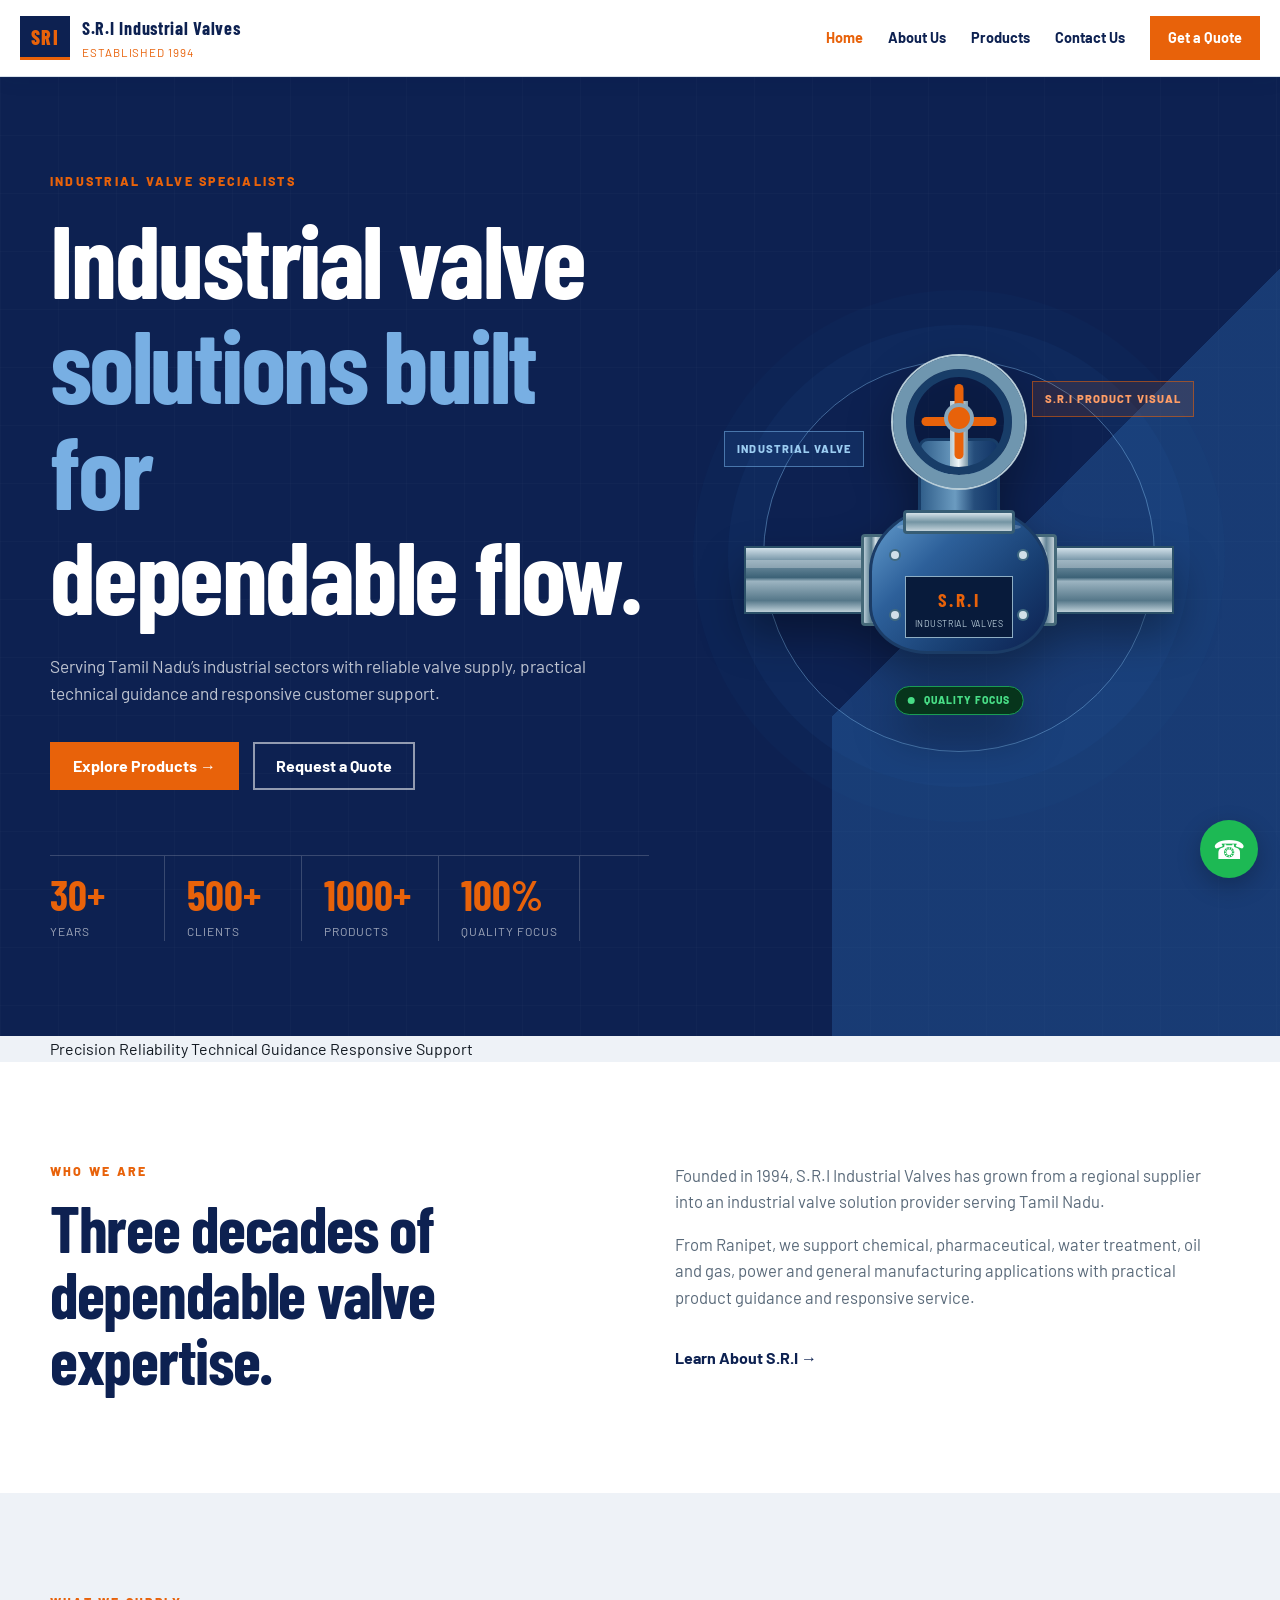
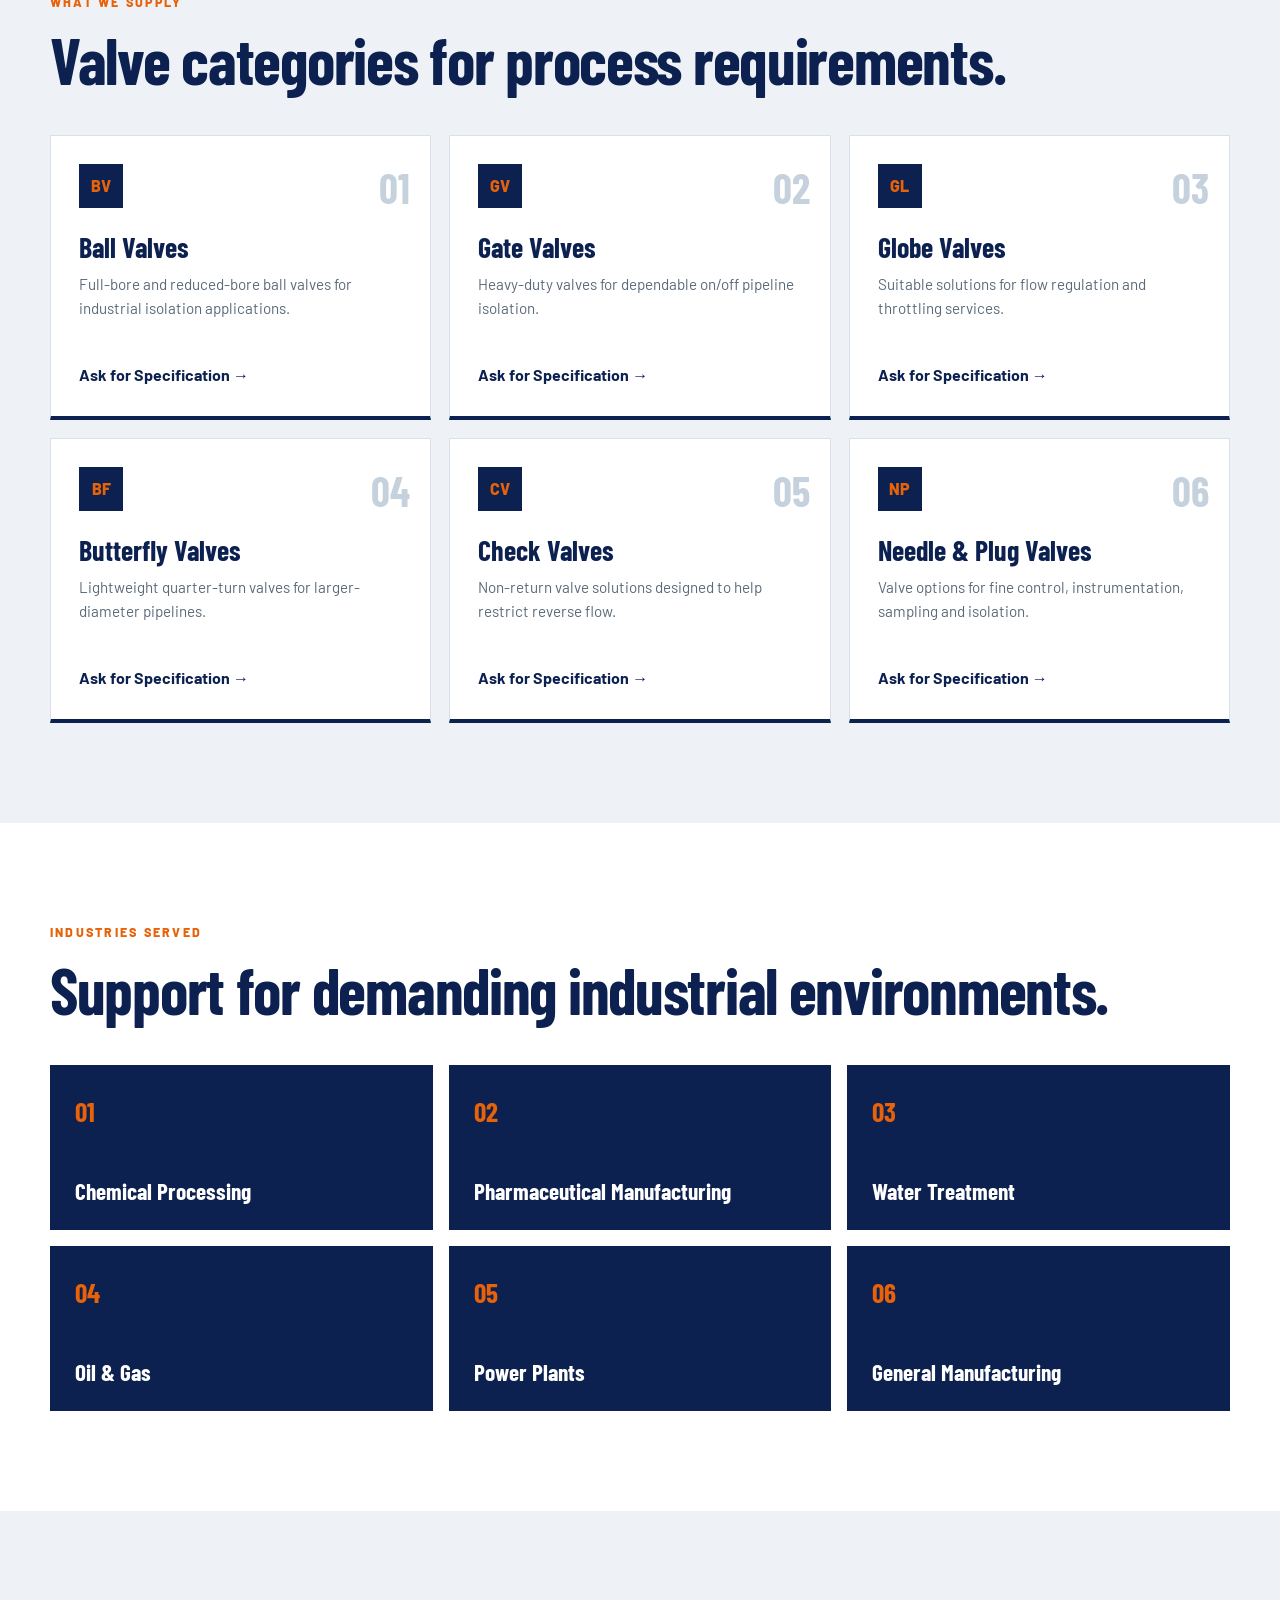
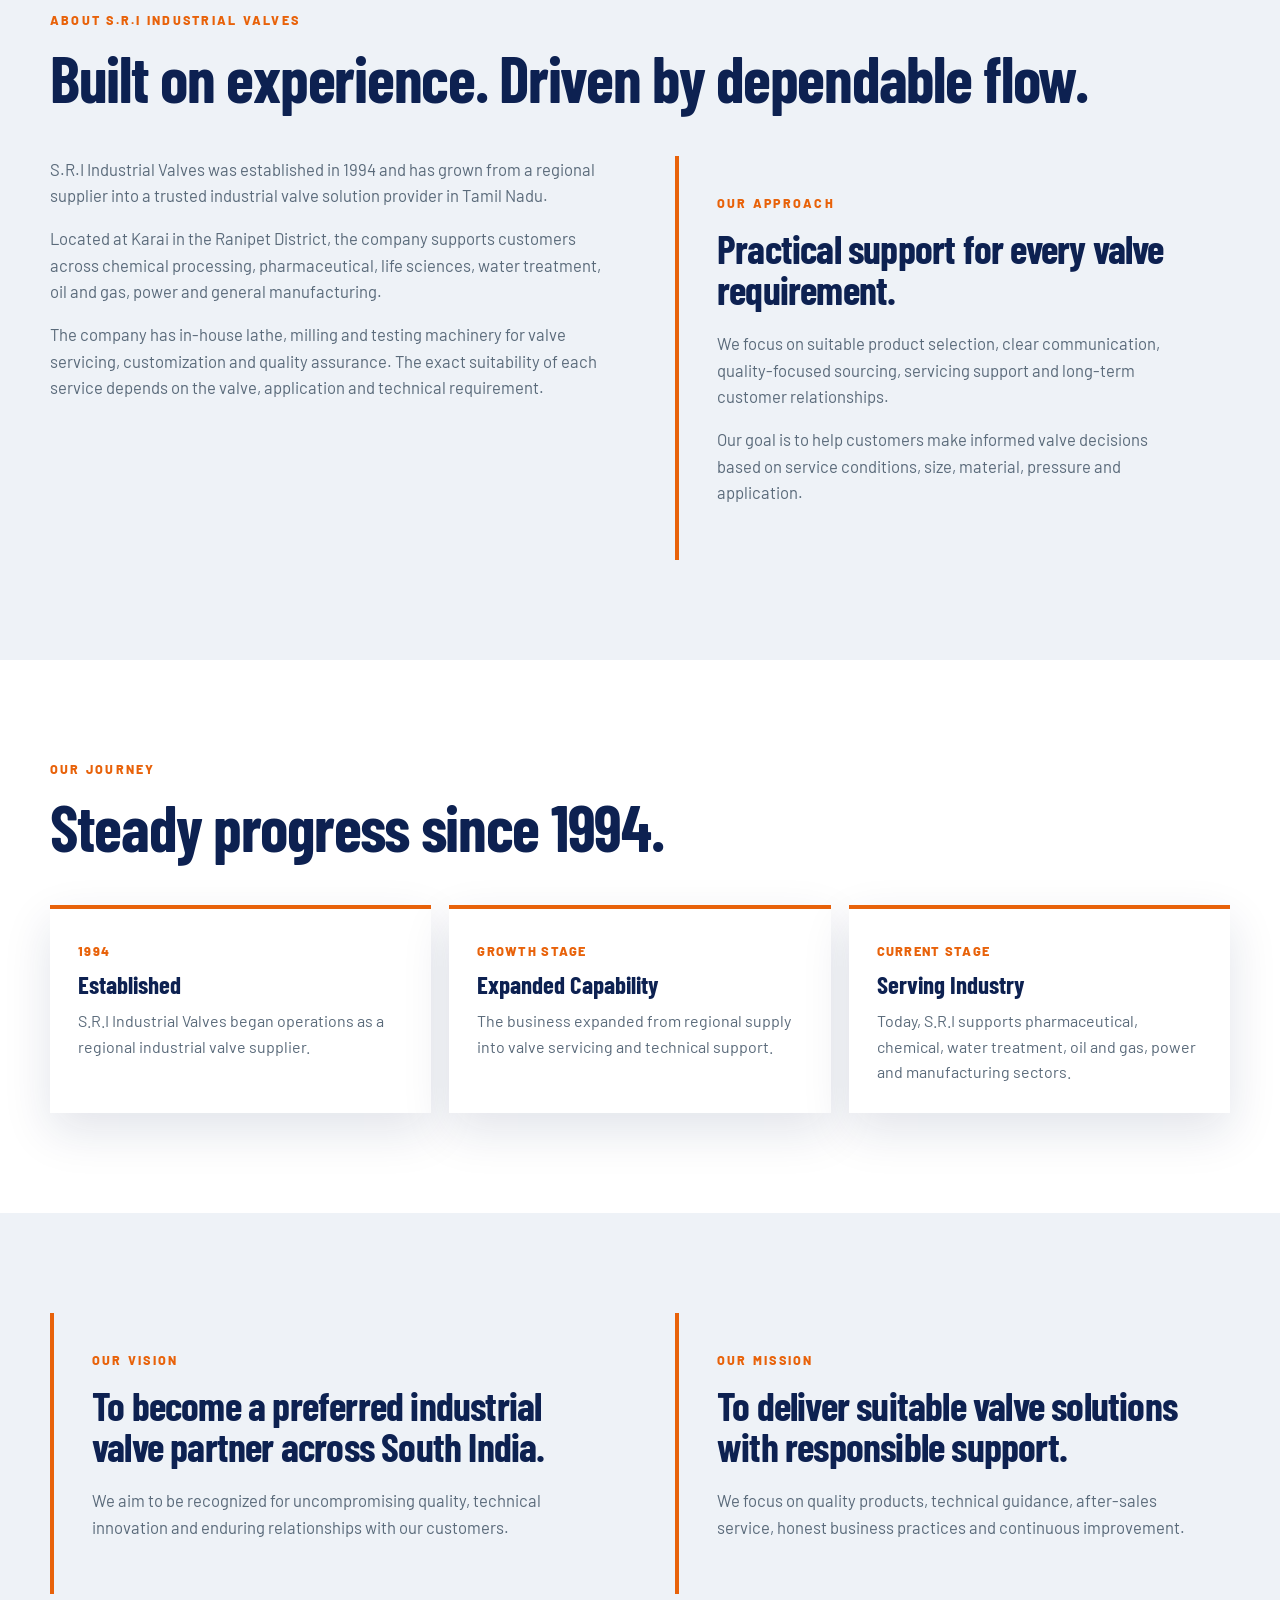
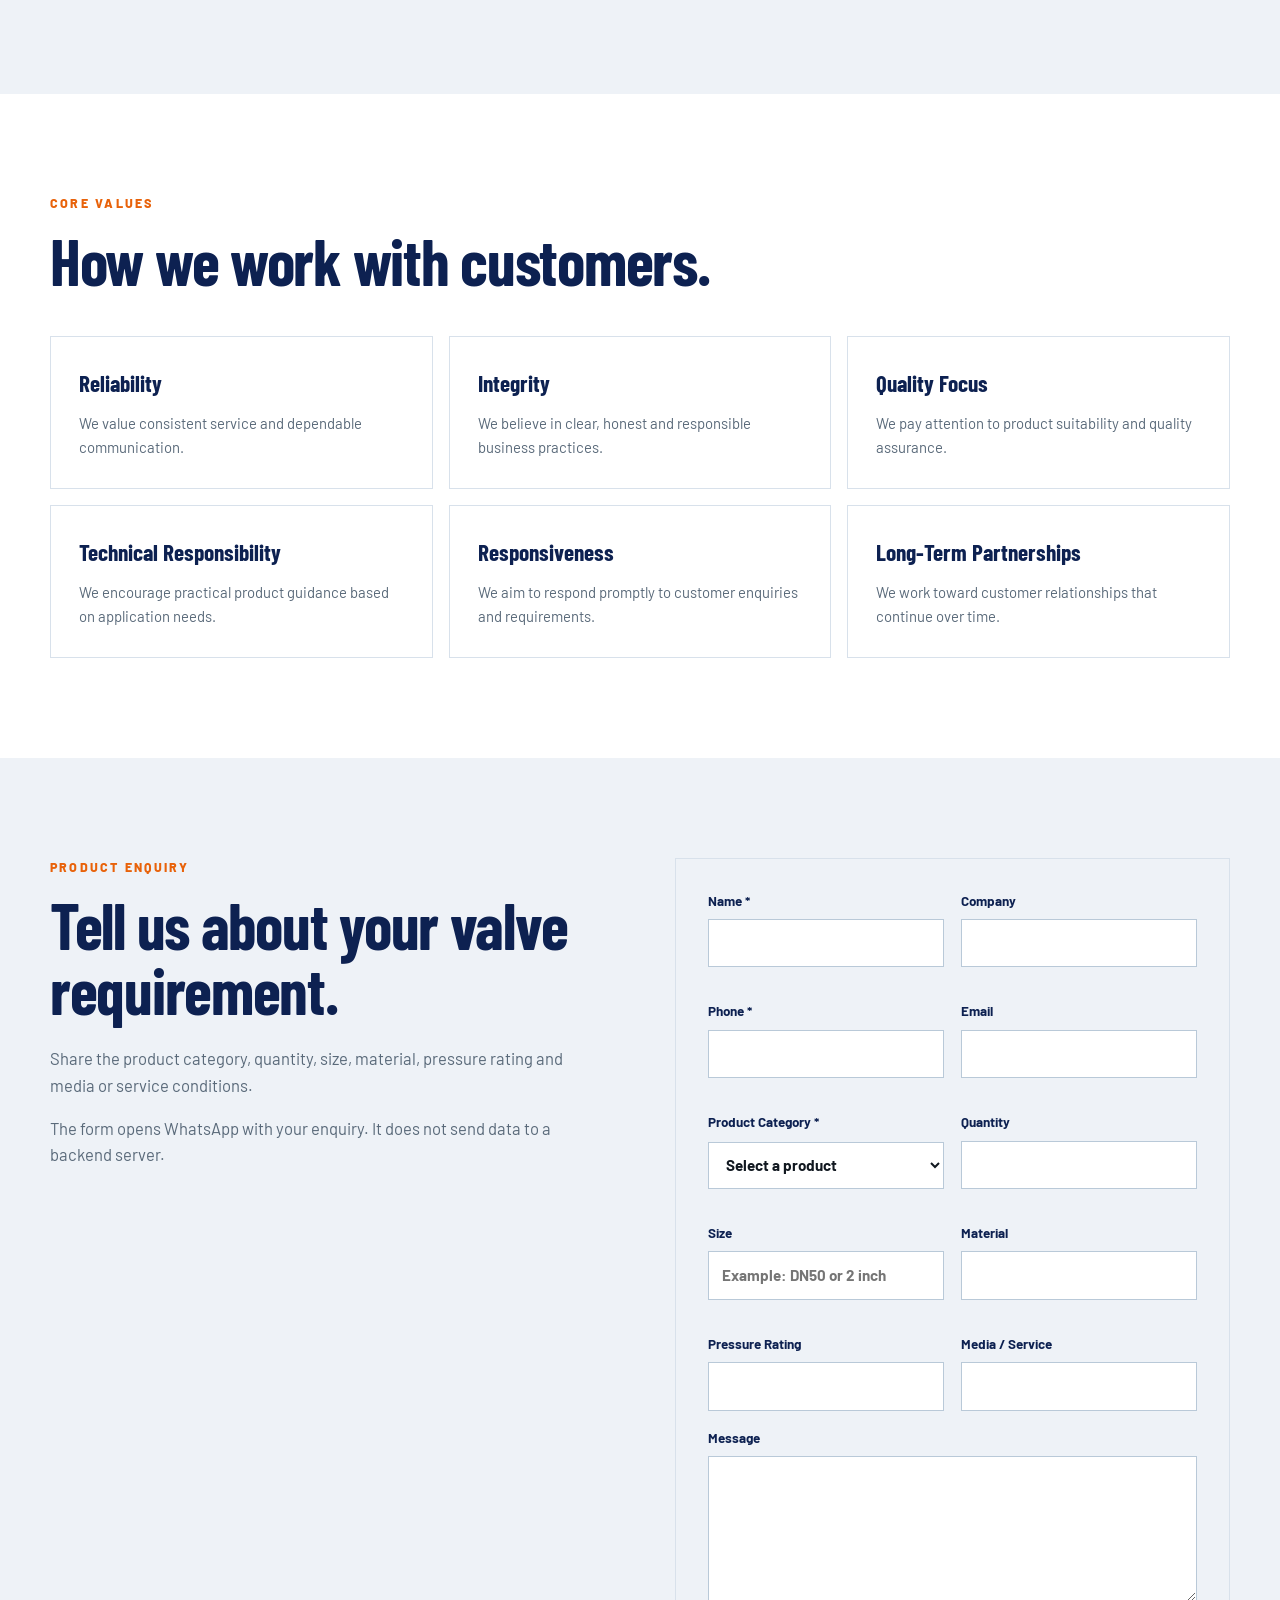
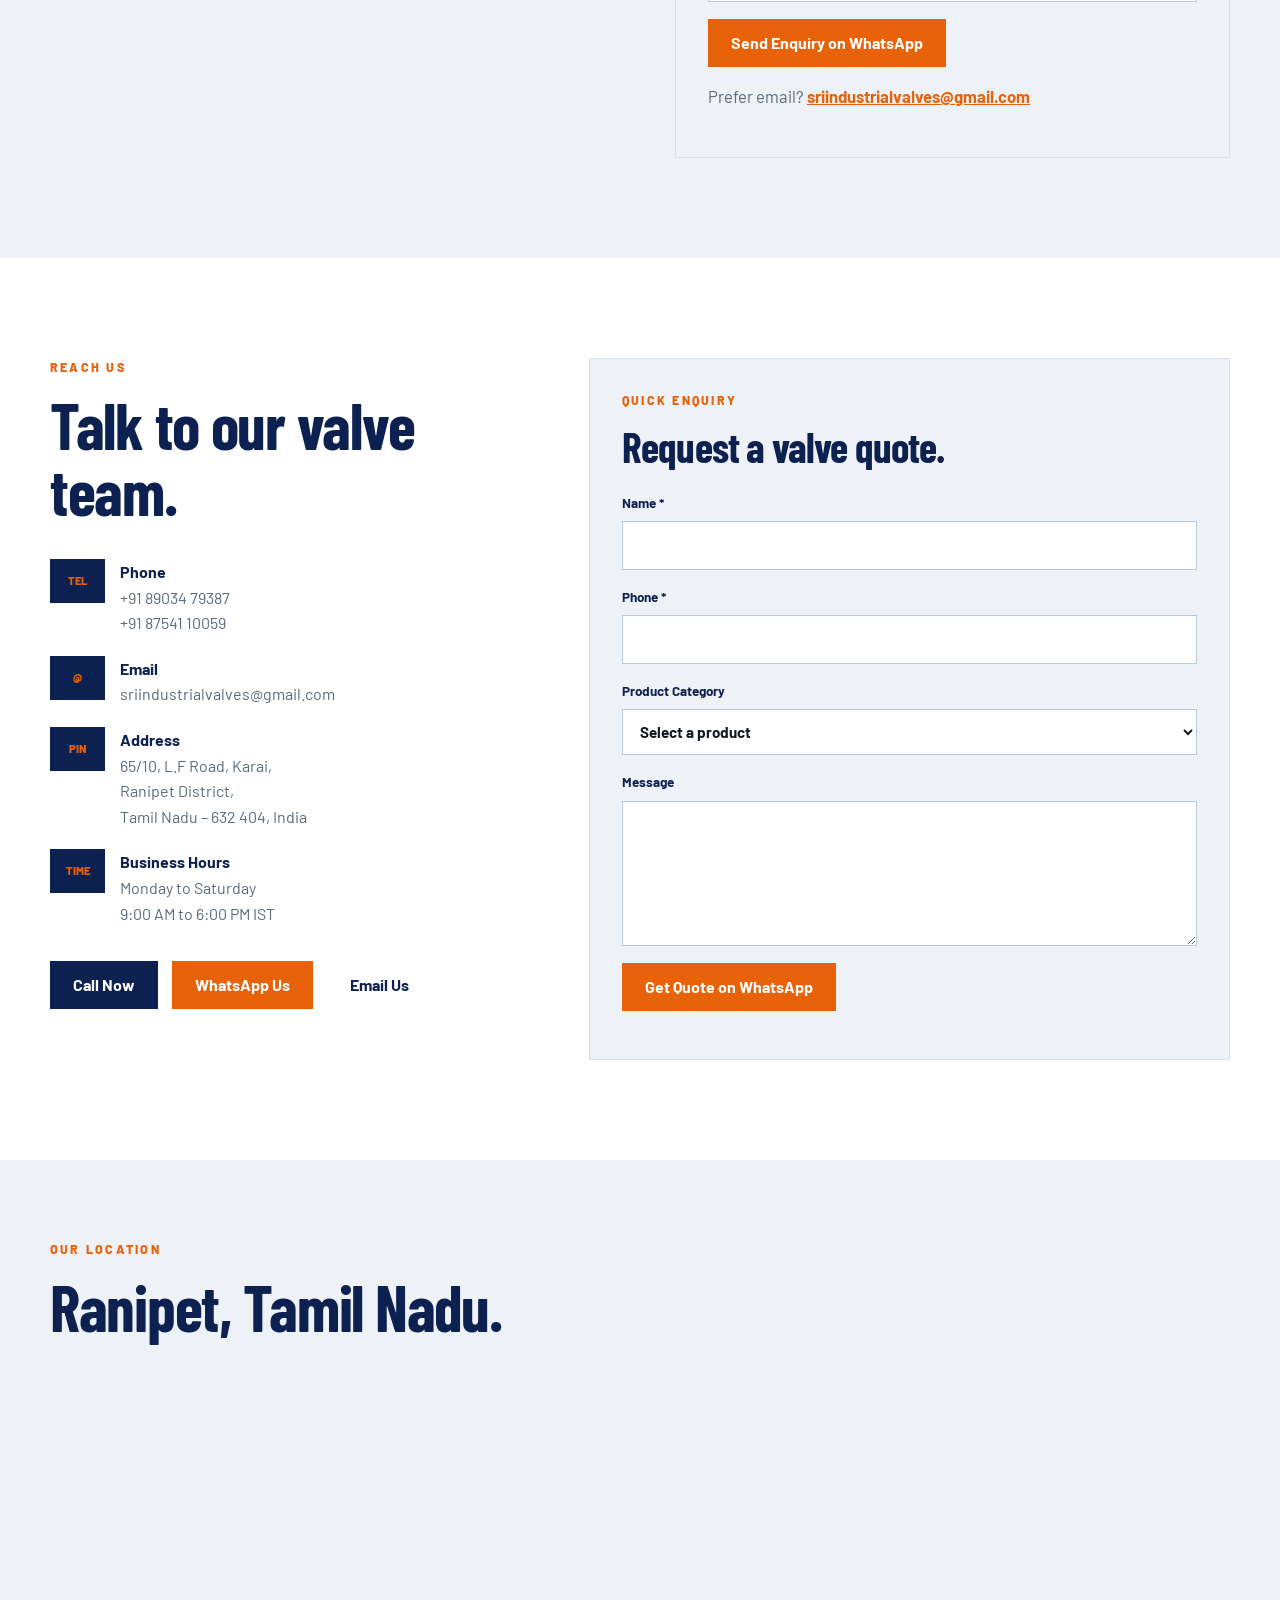
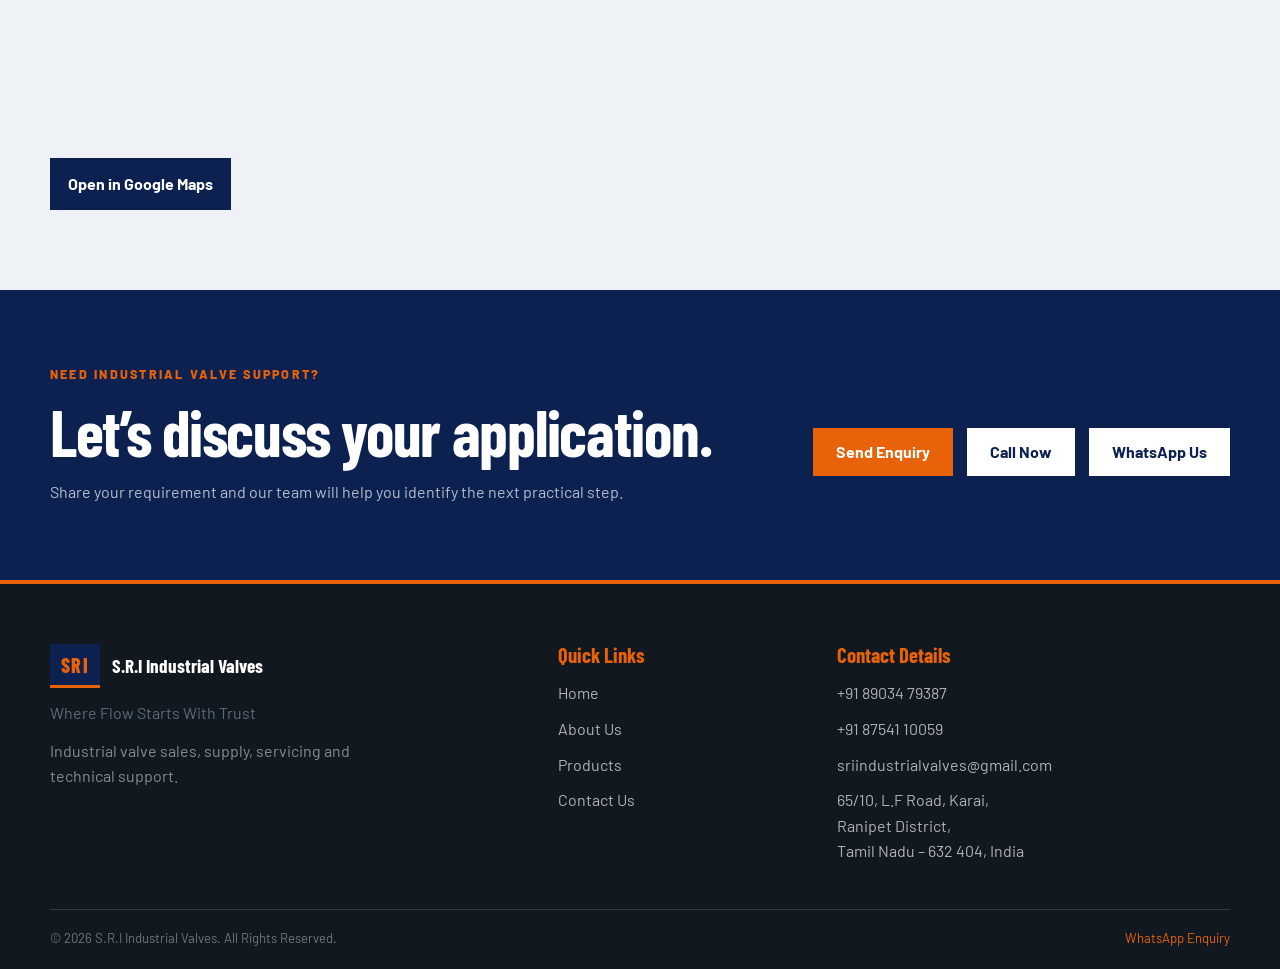
==== commit 03ffa180: "Update print statement from 'Hello' to 'Goodbye'" ====
--- a/index.html
+++ b/index.html
@@ -6,20 +6,25 @@
 
   <title>S.R.I Industrial Valves | Industrial Valve Supplier in Tamil Nadu</title>
 
-  <meta name="description" content="S.R.I Industrial Valves supplies, services and supports industrial valve requirements from Ranipet, Tamil Nadu.">
-  <meta name="keywords" content="industrial valve supplier Tamil Nadu, industrial valves Ranipet, ball valve supplier Tamil Nadu, gate valve supplier Ranipet, chemical plant valves, pharmaceutical plant valves, water treatment valves, industrial valve servicing">
-  <meta name="author" content="S.R.I Industrial Valves">
-
-  <meta property="og:title" content="S.R.I Industrial Valves | Where Flow Starts With Trust">
-  <meta property="og:description" content="Industrial valve sales, supply, servicing and technical support from Ranipet, Tamil Nadu.">
-  <meta property="og:type" content="website">
-  <meta property="og:url" content="https://www.srivalves.com/">
+  <meta
+    name="description"
+    content="S.R.I Industrial Valves supplies, services and supports industrial valve requirements from Ranipet, Tamil Nadu."
+  >
+
+  <meta
+    name="keywords"
+    content="industrial valve supplier Tamil Nadu, industrial valves Ranipet, ball valve supplier, gate valve supplier, valve servicing"
+  >
 
   <link rel="canonical" href="https://www.srivalves.com/">
 
   <link rel="preconnect" href="https://fonts.googleapis.com">
   <link rel="preconnect" href="https://fonts.gstatic.com" crossorigin>
-  <link href="https://fonts.googleapis.com/css2?family=Barlow:wght@400;500;600;700;800&family=Barlow+Condensed:wght@500;600;700;800&display=swap" rel="stylesheet">
+
+  <link
+    href="https://fonts.googleapis.com/css2?family=Barlow:wght@400;500;600;700;800&family=Barlow+Condensed:wght@500;600;700;800&display=swap"
+    rel="stylesheet"
+  >
 
   <style>
 
@@ -64,11 +69,6 @@
     select,
     textarea {
       font: inherit;
-    }
-
-    button,
-    a {
-      -webkit-tap-highlight-color: transparent;
     }
 
     :focus-visible {
@@ -284,7 +284,7 @@
 
     .hero {
       position: relative;
-      min-height: 690px;
+      min-height: 700px;
       display: flex;
       align-items: center;
       overflow: hidden;
@@ -310,7 +310,11 @@
       height: 100%;
       right: -15%;
       top: 0;
-      background: linear-gradient(135deg, transparent 40%, rgba(46,108,181,0.35) 40%);
+      background: linear-gradient(
+        135deg,
+        transparent 40%,
+        rgba(46,108,181,0.35) 40%
+      );
     }
 
     .hero-content {
@@ -319,7 +323,7 @@
       width: min(1180px, calc(100% - 40px));
       margin: auto;
       display: grid;
-      grid-template-columns: 1.1fr 0.9fr;
+      grid-template-columns: 1.05fr 0.95fr;
       align-items: center;
       gap: 40px;
       padding: 95px 0;
@@ -386,116 +390,362 @@
       text-transform: uppercase;
     }
 
-    /* ORIGINAL VALVE GRAPHIC */
-
-    .hero-visual {
-      min-height: 430px;
+    /* ORIGINAL S.R.I VALVE PRODUCT IMAGE */
+
+    .product-visual {
+      position: relative;
+      width: min(500px, 100%);
+      min-height: 470px;
+      margin: auto;
       display: grid;
       place-items: center;
-      position: relative;
-    }
-
-    .visual-ring {
-      width: min(390px, 90%);
-      aspect-ratio: 1;
+    }
+
+    .product-visual::before {
+      content: "";
       position: absolute;
-      border: 1px solid rgba(121,174,226,0.45);
+      width: 390px;
+      height: 390px;
+      border: 1px solid rgba(119, 177, 229, 0.5);
       border-radius: 50%;
       box-shadow:
         0 0 0 35px rgba(46,108,181,0.08),
-        0 0 0 70px rgba(46,108,181,0.05);
-    }
-
-    .valve-illustration {
-      width: min(430px, 100%);
-      height: 250px;
+        0 0 0 70px rgba(46,108,181,0.04);
+    }
+
+    .valve-product {
       position: relative;
-      z-index: 1;
-    }
-
-    .valve-wheel {
-      width: 116px;
-      height: 116px;
+      z-index: 2;
+      width: 430px;
+      max-width: 100%;
+      height: 400px;
+      filter: drop-shadow(0 20px 22px rgba(0,0,0,0.35));
+    }
+
+    .pipe {
       position: absolute;
-      left: calc(50% - 58px);
-      top: 0;
-      border: 11px solid #8caecb;
-      border-radius: 50%;
-      box-shadow: inset 0 0 0 8px #173768;
-    }
-
-    .valve-wheel::before,
-    .valve-wheel::after {
+      top: 190px;
+      width: 135px;
+      height: 68px;
+      background:
+        linear-gradient(
+          to bottom,
+          #d1e0e9 0%,
+          #7d9bac 18%,
+          #3c6277 46%,
+          #9cb4c1 52%,
+          #557789 82%,
+          #bdcfd8 100%
+        );
+      border: 2px solid #2b5068;
+    }
+
+    .pipe-left {
+      left: 0;
+    }
+
+    .pipe-right {
+      right: 0;
+    }
+
+    .pipe::after {
       content: "";
       position: absolute;
-      top: 16px;
-      bottom: 16px;
-      left: 48px;
+      top: 12px;
+      left: 0;
+      right: 0;
+      height: 8px;
+      background: rgba(255,255,255,0.28);
+    }
+
+    .flange {
+      position: absolute;
+      top: 178px;
+      width: 32px;
+      height: 92px;
+      border-radius: 4px;
+      border: 3px solid #456979;
+      background:
+        linear-gradient(
+          to right,
+          #b5c9d4,
+          #55798b 28%,
+          #d3e0e6 45%,
+          #648597 70%,
+          #bfced6
+        );
+      z-index: 3;
+    }
+
+    .flange-left {
+      left: 117px;
+    }
+
+    .flange-right {
+      right: 117px;
+    }
+
+    .flange::before,
+    .flange::after {
+      content: "";
+      position: absolute;
+      width: 7px;
+      height: 7px;
+      left: 10px;
+      border-radius: 50%;
+      background: #284d62;
+      box-shadow: 0 0 0 2px #a5bbc7;
+    }
+
+    .flange::before {
+      top: 14px;
+    }
+
+    .flange::after {
+      bottom: 14px;
+    }
+
+    .valve-body-main {
+      position: absolute;
+      top: 148px;
+      left: 50%;
+      width: 180px;
+      height: 150px;
+      transform: translateX(-50%);
+      border: 3px solid #1b3c66;
+      border-radius: 45% 45% 32% 32%;
+      background:
+        linear-gradient(
+          135deg,
+          #68a2d2,
+          #2d609a 35%,
+          #173d70 70%,
+          #0d2151
+        );
+      z-index: 5;
+    }
+
+    .valve-body-main::before {
+      content: "";
+      position: absolute;
+      top: 15px;
+      left: 25px;
+      right: 25px;
+      height: 10px;
+      border-radius: 50%;
+      background: rgba(255,255,255,0.19);
+    }
+
+    .body-bolt {
+      position: absolute;
+      width: 8px;
+      height: 8px;
+      border-radius: 50%;
+      background: #d1e0e8;
+      box-shadow: 0 0 0 2px #416b82;
+      z-index: 7;
+    }
+
+    .bolt-one {
+      top: 195px;
+      left: calc(50% - 68px);
+    }
+
+    .bolt-two {
+      top: 195px;
+      right: calc(50% - 68px);
+    }
+
+    .bolt-three {
+      top: 255px;
+      left: calc(50% - 68px);
+    }
+
+    .bolt-four {
+      top: 255px;
+      right: calc(50% - 68px);
+    }
+
+    .bonnet {
+      position: absolute;
+      top: 82px;
+      left: 50%;
+      width: 82px;
+      height: 88px;
+      transform: translateX(-50%);
+      border: 3px solid #183d68;
+      border-radius: 10px 10px 4px 4px;
+      background:
+        linear-gradient(
+          90deg,
+          #315f8b,
+          #6b9bc0 45%,
+          #254d7b 70%,
+          #123567
+        );
+      z-index: 8;
+    }
+
+    .bonnet-base {
+      position: absolute;
+      top: 154px;
+      left: 50%;
+      width: 112px;
+      height: 24px;
+      transform: translateX(-50%);
+      border: 3px solid #375d74;
+      border-radius: 4px;
+      background: linear-gradient(#d5e2e8, #7394a3, #c2d2da);
+      z-index: 9;
+    }
+
+    .stem {
+      position: absolute;
+      top: 45px;
+      left: 50%;
+      width: 18px;
+      height: 80px;
+      transform: translateX(-50%);
+      background: linear-gradient(
+        to right,
+        #b3c8d3,
+        #f0f6f8 48%,
+        #7996a6
+      );
+      z-index: 10;
+    }
+
+    .handwheel {
+      position: absolute;
+      top: 0;
+      left: 50%;
+      width: 132px;
+      height: 132px;
+      transform: translateX(-50%);
+      border: 13px solid #6f96af;
+      border-radius: 50%;
+      background: transparent;
+      box-shadow:
+        inset 0 0 0 8px #183d68,
+        0 0 0 2px #b7ccd7;
+      z-index: 12;
+    }
+
+    .handwheel::before,
+    .handwheel::after {
+      content: "";
+      position: absolute;
+      top: 15px;
+      left: 50%;
       width: 9px;
+      height: 75px;
+      transform: translateX(-50%);
       background: var(--orange);
-    }
-
-    .valve-wheel::after {
-      transform: rotate(90deg);
-    }
-
-    .valve-stem {
-      width: 16px;
-      height: 75px;
+      border-radius: 5px;
+    }
+
+    .handwheel::after {
+      transform: translateX(-50%) rotate(90deg);
+    }
+
+    .wheel-hub {
       position: absolute;
-      left: calc(50% - 8px);
-      top: 70px;
-      z-index: 2;
-      background: #b4cadb;
-    }
-
-    .valve-body {
-      width: 180px;
-      height: 120px;
+      top: 47px;
+      left: 50%;
+      width: 30px;
+      height: 30px;
+      transform: translateX(-50%);
+      border: 4px solid #8aa7ba;
+      border-radius: 50%;
+      background: var(--orange);
+      z-index: 13;
+    }
+
+    .nameplate {
       position: absolute;
-      left: calc(50% - 90px);
-      top: 92px;
-      background: linear-gradient(145deg, #5c92c8, #163668 65%);
-      clip-path: polygon(25% 0, 75% 0, 100% 50%, 75% 100%, 25% 100%, 0 50%);
-      filter: drop-shadow(0 15px 18px rgba(0,0,0,0.3));
-    }
-
-    .valve-pipe {
-      width: 125px;
-      height: 42px;
+      top: 220px;
+      left: 50%;
+      width: 108px;
+      padding: 8px 4px 6px;
+      transform: translateX(-50%);
+      background: #081b3b;
+      border: 1px solid #8eaec4;
+      color: var(--white);
+      text-align: center;
+      z-index: 14;
+    }
+
+    .nameplate strong,
+    .nameplate small {
+      display: block;
+    }
+
+    .nameplate strong {
+      color: var(--orange);
+      font-family: "Barlow Condensed", Arial, sans-serif;
+      font-size: 1.2rem;
+      letter-spacing: 0.13em;
+    }
+
+    .nameplate small {
+      margin-top: 1px;
+      color: #b7cbd8;
+      font-size: 0.55rem;
+      letter-spacing: 0.08em;
+    }
+
+    .status-badge {
       position: absolute;
-      top: 131px;
-      background: linear-gradient(#a9c0d0, #52758f 45%, #b4cadb 48%, #5a7b93);
-    }
-
-    .pipe-left {
-      left: 0;
-    }
-
-    .pipe-right {
-      right: 0;
-    }
-
-    /* TRUST STRIP */
-
-    .trust-strip {
-      padding: 15px 0;
-      background: var(--orange);
-      color: var(--white);
-    }
-
-    .trust-list {
-      display: flex;
-      flex-wrap: wrap;
-      justify-content: space-between;
-      gap: 14px;
-      font-family: "Barlow Condensed", Arial, sans-serif;
-      font-weight: 700;
+      top: 330px;
+      left: 50%;
+      transform: translateX(-50%);
+      padding: 5px 12px;
+      border: 1px solid #1a9c54;
+      border-radius: 20px;
+      background: #07351c;
+      color: #48dd86;
+      font-size: 0.65rem;
+      font-weight: 800;
+      letter-spacing: 0.1em;
+      white-space: nowrap;
+      z-index: 15;
+    }
+
+    .status-badge::before {
+      content: "";
+      display: inline-block;
+      width: 7px;
+      height: 7px;
+      margin-right: 6px;
+      border-radius: 50%;
+      background: #48dd86;
+    }
+
+    .product-tag {
+      position: absolute;
+      top: 60px;
+      right: 15px;
+      z-index: 20;
+      padding: 8px 12px;
+      border: 1px solid rgba(232,98,10,0.55);
+      background: rgba(232,98,10,0.12);
+      color: #ff9d66;
+      font-size: 0.7rem;
+      font-weight: 800;
       letter-spacing: 0.1em;
       text-transform: uppercase;
     }
 
-    /* SECTION LAYOUT */
+    .product-tag-left {
+      top: 110px;
+      left: 15px;
+      right: auto;
+      border-color: rgba(119,177,229,0.55);
+      background: rgba(46,108,181,0.16);
+      color: #9bccf1;
+    }
+
+    /* INTRO */
 
     .two-column {
       display: grid;
@@ -508,6 +758,8 @@
       margin-bottom: 16px;
       font-size: 1.04rem;
     }
+
+    /* PRODUCTS */
 
     .product-grid {
       display: grid;
@@ -604,58 +856,17 @@
       font-size: 1.45rem;
     }
 
-    /* CTA */
-
-    .cta-section {
-      display: flex;
-      align-items: center;
-      justify-content: space-between;
-      gap: 35px;
-      padding: 75px max(20px, calc((100% - 1180px) / 2));
-      background: var(--navy);
-      color: var(--white);
-    }
-
-    .cta-section h2 {
-      color: var(--white);
-    }
-
-    .cta-section p:not(.eyebrow) {
-      max-width: 600px;
-      margin-top: 15px;
-      color: rgba(255,255,255,0.7);
-    }
-
-    .cta-actions {
-      display: flex;
-      flex-wrap: wrap;
-      gap: 14px;
-    }
-
-    /* PAGE HERO */
-
-    .page-hero {
-      padding: 115px 0 90px;
-      background:
-        linear-gradient(135deg, rgba(13,33,81,0.96), rgba(46,108,181,0.88)),
-        repeating-linear-gradient(45deg, transparent 0 24px, rgba(255,255,255,0.05) 25px 26px);
-      color: var(--white);
-    }
-
-    .page-hero h1 {
-      max-width: 830px;
-      color: var(--white);
-      font-size: clamp(3rem, 7vw, 6.3rem);
-    }
-
-    .page-hero-text {
-      max-width: 680px;
-      margin-top: 24px;
-      color: rgba(255,255,255,0.76);
-      font-size: 1.08rem;
-    }
-
     /* ABOUT */
+
+    .purpose-card {
+      padding: 38px;
+      background: var(--light);
+      border-left: 4px solid var(--orange);
+    }
+
+    .purpose-card h2 {
+      font-size: 2.5rem;
+    }
 
     .timeline {
       display: grid;
@@ -685,16 +896,6 @@
       font-size: 1.55rem;
     }
 
-    .purpose-card {
-      padding: 38px;
-      background: var(--light);
-      border-left: 4px solid var(--orange);
-    }
-
-    .purpose-card h2 {
-      font-size: 2.4rem;
-    }
-
     .values-grid {
       display: grid;
       grid-template-columns: repeat(3, 1fr);
@@ -720,74 +921,7 @@
       font-size: 0.93rem;
     }
 
-    /* PRODUCTS DETAIL */
-
-    .product-detail-card {
-      min-height: 390px;
-    }
-
-    .product-detail-row {
-      width: 100%;
-      display: grid;
-      gap: 4px;
-      margin-top: 16px;
-      padding-top: 14px;
-      border-top: 1px solid var(--border);
-    }
-
-    .product-detail-row strong {
-      color: var(--navy);
-      font-size: 0.78rem;
-      letter-spacing: 0.05em;
-      text-transform: uppercase;
-    }
-
-    .product-detail-row span {
-      color: var(--muted);
-      font-size: 0.9rem;
-    }
-
-    /* CLIENTELE */
-
-    .client-sector-grid {
-      display: grid;
-      grid-template-columns: repeat(4, 1fr);
-      gap: 18px;
-      margin-top: 44px;
-    }
-
-    .client-sector {
-      padding: 28px;
-      background: var(--light);
-      border-top: 4px solid var(--navy);
-    }
-
-    .client-sector h3 {
-      margin: 16px 0;
-      color: var(--navy);
-      font-size: 1.55rem;
-    }
-
-    .client-list {
-      display: grid;
-      gap: 12px;
-    }
-
-    .client-list div {
-      padding-bottom: 10px;
-      color: var(--muted);
-      font-size: 0.93rem;
-      border-bottom: 1px solid var(--border);
-    }
-
-    .client-note {
-      max-width: 760px;
-      margin-top: 30px;
-      font-size: 0.9rem;
-      font-style: italic;
-    }
-
-    /* FORMS */
+    /* FORM */
 
     .quote-form {
       padding: 32px;
@@ -827,10 +961,6 @@
       resize: vertical;
     }
 
-    .quote-form button {
-      margin-top: 3px;
-    }
-
     .form-status {
       margin-top: 16px;
       color: #14743b !important;
@@ -846,6 +976,13 @@
       color: var(--orange);
       font-weight: 700;
     }
+
+    /* CLIENTELE REMOVED */
+
+    /*
+      Client names and clientele cards were intentionally removed.
+      This section is not included in the page.
+    */
 
     /* CONTACT */
 
@@ -898,7 +1035,8 @@
       color: var(--orange);
     }
 
-    .contact-actions {
+    .contact-actions,
+    .cta-actions {
       display: flex;
       flex-wrap: wrap;
       gap: 14px;
@@ -915,6 +1053,7 @@
       min-height: 390px;
       display: block;
       border: 0;
+      margin-top: 28px;
     }
 
     .map-link {
@@ -924,6 +1063,28 @@
       color: var(--white);
       font-weight: 700;
       text-decoration: none;
+    }
+
+    /* CTA */
+
+    .cta-section {
+      display: flex;
+      align-items: center;
+      justify-content: space-between;
+      gap: 35px;
+      padding: 75px max(20px, calc((100% - 1180px) / 2));
+      background: var(--navy);
+      color: var(--white);
+    }
+
+    .cta-section h2 {
+      color: var(--white);
+    }
+
+    .cta-section p:not(.eyebrow) {
+      max-width: 600px;
+      margin-top: 15px;
+      color: rgba(255,255,255,0.7);
     }
 
     /* FOOTER */
@@ -1019,7 +1180,7 @@
       border-radius: 50%;
       background: var(--green);
       color: var(--white);
-      font-size: 1.8rem;
+      font-size: 1.65rem;
       text-decoration: none;
       box-shadow: 0 8px 25px rgba(0,0,0,0.24);
       transition: transform 0.25s ease;
@@ -1049,9 +1210,27 @@
 
     /* RESPONSIVE */
 
-    @media (max-width: 980px) {
+    @media (max-width: 1050px) {
+      .hero-content {
+        grid-template-columns: 1fr 0.9fr;
+      }
+
+      .product-visual {
+        transform: scale(0.9);
+      }
+
       .main-nav {
         gap: 14px;
+      }
+    }
+
+    @media (max-width: 900px) {
+      .main-nav {
+        gap: 10px;
+      }
+
+      .main-nav a {
+        font-size: 0.82rem;
       }
 
       .hero-content,
@@ -1059,11 +1238,6 @@
         grid-template-columns: 1fr;
       }
 
-      .hero-visual {
-        order: -1;
-        min-height: 310px;
-      }
-
       .hero-copy {
         text-align: center;
       }
@@ -1078,8 +1252,13 @@
         justify-content: center;
       }
 
+      .hero-visual {
+        order: -1;
+        min-height: 440px;
+      }
+
       .product-grid,
-      .client-sector-grid {
+      .values-grid {
         grid-template-columns: repeat(2, 1fr);
       }
 
@@ -1122,6 +1301,7 @@
       .main-nav a {
         min-height: 52px;
         padding: 0 15px;
+        font-size: 0.9rem;
       }
 
       .nav-quote {
@@ -1134,11 +1314,22 @@
       }
 
       .hero-content {
-        padding: 75px 0;
+        padding: 70px 0 80px;
       }
 
       .hero h1 {
-        font-size: clamp(3.2rem, 17vw, 5rem);
+        font-size: clamp(3.1rem, 16vw, 5rem);
+      }
+
+      .hero-visual {
+        min-height: 390px;
+      }
+
+      .product-visual {
+        transform: scale(0.77);
+        transform-origin: center;
+        margin-top: -35px;
+        margin-bottom: -45px;
       }
 
       .hero-stats {
@@ -1165,7 +1356,6 @@
       .industry-grid,
       .timeline,
       .values-grid,
-      .client-sector-grid,
       .footer-grid {
         grid-template-columns: 1fr;
       }
@@ -1211,6 +1401,7 @@
 
       <a href="#home" class="brand">
         <span class="brand-mark">SRI</span>
+
         <span>
           <strong>S.R.I Industrial Valves</strong>
           <small>Established 1994</small>
@@ -1230,8 +1421,8 @@
         <a href="#home">Home</a>
         <a href="#about">About Us</a>
         <a href="#products">Products</a>
-        <a href="#clientele">Clientele</a>
         <a href="#contact">Contact Us</a>
+
         <a
           href="https://wa.me/918903479387?text=Hello%20S.R.I%20Industrial%20Valves%2C%20I%20would%20like%20to%20request%20a%20quotation."
           target="_blank"
@@ -1247,12 +1438,14 @@
 
   <main>
 
-    <!-- HERO -->
+    <!-- HOME HERO -->
 
     <section class="hero" id="home">
+
       <div class="hero-content">
 
         <div class="hero-copy">
+
           <p class="eyebrow">Industrial Valve Specialists</p>
 
           <h1>
@@ -1277,6 +1470,7 @@
           </div>
 
           <div class="hero-stats">
+
             <div class="hero-stat">
               <strong>30+</strong>
               <span>Years</span>
@@ -1296,24 +1490,55 @@
               <strong>100%</strong>
               <span>Quality Focus</span>
             </div>
+
           </div>
+
         </div>
 
-        <!-- Original CSS valve illustration -->
-
-        <div class="hero-visual" aria-label="Industrial valve illustration">
-          <div class="visual-ring"></div>
-
-          <div class="valve-illustration">
-            <div class="valve-wheel"></div>
-            <div class="valve-stem"></div>
-            <div class="valve-body"></div>
-            <div class="valve-pipe pipe-left"></div>
-            <div class="valve-pipe pipe-right"></div>
+        <!-- NEW ORIGINAL S.R.I VALVE PRODUCT VISUAL -->
+
+        <div class="product-visual" aria-label="Original S.R.I industrial valve illustration">
+
+          <div class="product-tag">S.R.I Product Visual</div>
+          <div class="product-tag product-tag-left">Industrial Valve</div>
+
+          <div class="valve-product">
+
+            <div class="pipe pipe-left"></div>
+            <div class="pipe pipe-right"></div>
+
+            <div class="flange flange-left"></div>
+            <div class="flange flange-right"></div>
+
+            <div class="valve-body-main"></div>
+
+            <div class="body-bolt bolt-one"></div>
+            <div class="body-bolt bolt-two"></div>
+            <div class="body-bolt bolt-three"></div>
+            <div class="body-bolt bolt-four"></div>
+
+            <div class="bonnet"></div>
+            <div class="bonnet-base"></div>
+            <div class="stem"></div>
+
+            <div class="handwheel"></div>
+            <div class="wheel-hub"></div>
+
+            <div class="nameplate">
+              <strong>S.R.I</strong>
+              <small>INDUSTRIAL VALVES</small>
+            </div>
+
+            <div class="status-badge">
+              QUALITY FOCUS
+            </div>
+
           </div>
+
         </div>
 
       </div>
+
     </section>
 
     <!-- TRUST STRIP -->
@@ -1327,7 +1552,7 @@
       </div>
     </section>
 
-    <!-- ABOUT INTRODUCTION -->
+    <!-- COMPANY INTRODUCTION -->
 
     <section class="section section-white">
       <div class="container two-column">
@@ -1430,12 +1655,6 @@
 
         </div>
 
-        <div class="center-action">
-          <a href="#product-enquiry" class="button button-navy">
-            Request Product Details →
-          </a>
-        </div>
-
       </div>
     </section>
 
@@ -1484,7 +1703,7 @@
       </div>
     </section>
 
-    <!-- ABOUT US -->
+    <!-- ABOUT -->
 
     <section class="section section-light" id="about">
       <div class="container">
@@ -1502,10 +1721,10 @@
             </p>
 
             <p>
-              Located at Karai in the Ranipet District, the company is positioned
-              near an important industrial corridor and supports customers across
-              chemical processing, pharmaceutical, life sciences, water treatment,
-              oil and gas, power and general manufacturing.
+              Located at Karai in the Ranipet District, the company supports
+              customers across chemical processing, pharmaceutical, life
+              sciences, water treatment, oil and gas, power and general
+              manufacturing.
             </p>
 
             <p>
@@ -1518,7 +1737,8 @@
 
           <div class="purpose-card">
             <p class="eyebrow">Our Approach</p>
-            <h2 style="font-size: 2.5rem;">
+
+            <h2>
               Practical support for every valve requirement.
             </h2>
 
@@ -1562,8 +1782,8 @@
             <span>Growth Stage</span>
             <h3>Expanded Capability</h3>
             <p>
-              The business expanded from regional supply into broader valve
-              servicing and technical support.
+              The business expanded from regional supply into valve servicing
+              and technical support.
             </p>
           </article>
 
@@ -1588,7 +1808,8 @@
 
         <article class="purpose-card">
           <p class="eyebrow">Our Vision</p>
-          <h2 style="font-size: 2.5rem;">
+
+          <h2>
             To become a preferred industrial valve partner across South India.
           </h2>
 
@@ -1600,7 +1821,8 @@
 
         <article class="purpose-card">
           <p class="eyebrow">Our Mission</p>
-          <h2 style="font-size: 2.5rem;">
+
+          <h2>
             To deliver suitable valve solutions with responsible support.
           </h2>
 
@@ -1669,8 +1891,7 @@
 
           <p style="margin-top: 22px;">
             Share the product category, quantity, size, material, pressure rating
-            and media or service conditions. This helps us understand your
-            requirement before responding.
+            and media or service conditions.
           </p>
 
           <p>
@@ -1766,71 +1987,9 @@
       </div>
     </section>
 
-    <!-- CLIENTELE -->
-
-    <section class="section section-white" id="clientele">
-      <div class="container">
-
-        <p class="eyebrow">Clientele</p>
-        <h2>Relationships built through reliable supply.</h2>
-
-        <p style="max-width: 750px; margin-top: 20px;">
-          S.R.I Industrial Valves serves customers across pharmaceutical,
-          life sciences, chemical and related industrial sectors.
-        </p>
-
-        <div class="client-sector-grid">
-
-          <article class="client-sector">
-            <h3>Pharmaceuticals</h3>
-
-            <div class="client-list">
-              <div>Malladi Drugs & Pharmaceuticals</div>
-              <div>Lloyd Pharmalabs Pvt Ltd</div>
-              <div>Phanicare Pharmaceutical Pvt Ltd</div>
-            </div>
-          </article>
-
-          <article class="client-sector">
-            <h3>Life Sciences</h3>
-
-            <div class="client-list">
-              <div>Maithili Life Sciences Pvt Ltd</div>
-            </div>
-          </article>
-
-          <article class="client-sector">
-            <h3>Chemicals</h3>
-
-            <div class="client-list">
-              <div>Mahaveer Surfactants Pvt Ltd</div>
-              <div>Stabilitas Solvents & Chemicals</div>
-              <div>POCL Enterprises Ltd</div>
-            </div>
-          </article>
-
-          <article class="client-sector">
-            <h3>Chemicals & Pharma</h3>
-
-            <div class="client-list">
-              <div>Nile Limited</div>
-            </div>
-          </article>
-
-        </div>
-
-        <p class="client-note">
-          Client names are displayed as text-only cards. Authorized logos may
-          be inserted later after written permission from the respective
-          organizations.
-        </p>
-
-      </div>
-    </section>
-
     <!-- CONTACT -->
 
-    <section class="section section-light" id="contact">
+    <section class="section section-white" id="contact">
       <div class="container contact-layout">
 
         <div class="contact-info">
@@ -1840,6 +1999,7 @@
 
           <div class="contact-item">
             <div class="contact-symbol">TEL</div>
+
             <div>
               <strong>Phone</strong>
               <a href="tel:+918903479387">+91 89034 79387</a>
@@ -1849,6 +2009,7 @@
 
           <div class="contact-item">
             <div class="contact-symbol">@</div>
+
             <div>
               <strong>Email</strong>
               <a href="mailto:sriindustrialvalves@gmail.com">
@@ -1859,8 +2020,10 @@
 
           <div class="contact-item">
             <div class="contact-symbol">PIN</div>
+
             <div>
               <strong>Address</strong>
+
               <span>
                 65/10, L.F Road, Karai,<br>
                 Ranipet District,<br>
@@ -1871,6 +2034,7 @@
 
           <div class="contact-item">
             <div class="contact-symbol">TIME</div>
+
             <div>
               <strong>Business Hours</strong>
               <span>Monday to Saturday</span>
@@ -1879,6 +2043,7 @@
           </div>
 
           <div class="contact-actions">
+
             <a href="tel:+918903479387" class="button button-navy">
               Call Now
             </a>
@@ -1895,56 +2060,54 @@
             <a href="mailto:sriindustrialvalves@gmail.com" class="button button-light">
               Email Us
             </a>
+
           </div>
 
         </div>
 
-        <div class="quote-form">
+        <form class="quote-form" id="contactForm">
 
           <p class="eyebrow">Quick Enquiry</p>
+
           <h2 style="font-size: 2.6rem; margin-bottom: 25px;">
             Request a valve quote.
           </h2>
 
-          <form id="contactForm">
-
-            <label>
-              Name *
-              <input type="text" name="contactName" required>
-            </label>
-
-            <label>
-              Phone *
-              <input type="tel" name="contactPhone" required>
-            </label>
-
-            <label>
-              Product Category
-              <select name="contactProduct">
-                <option value="">Select a product</option>
-                <option>Ball Valves</option>
-                <option>Gate Valves</option>
-                <option>Globe Valves</option>
-                <option>Butterfly Valves</option>
-                <option>Check Valves</option>
-                <option>Needle & Plug Valves</option>
-              </select>
-            </label>
-
-            <label>
-              Message
-              <textarea name="contactMessage" rows="5"></textarea>
-            </label>
-
-            <button type="submit" class="button button-orange">
-              Get Quote on WhatsApp
-            </button>
-
-            <p id="contactStatus" class="form-status"></p>
-
-          </form>
-
-        </div>
+          <label>
+            Name *
+            <input type="text" name="contactName" required>
+          </label>
+
+          <label>
+            Phone *
+            <input type="tel" name="contactPhone" required>
+          </label>
+
+          <label>
+            Product Category
+            <select name="contactProduct">
+              <option value="">Select a product</option>
+              <option>Ball Valves</option>
+              <option>Gate Valves</option>
+              <option>Globe Valves</option>
+              <option>Butterfly Valves</option>
+              <option>Check Valves</option>
+              <option>Needle & Plug Valves</option>
+            </select>
+          </label>
+
+          <label>
+            Message
+            <textarea name="contactMessage" rows="5"></textarea>
+          </label>
+
+          <button type="submit" class="button button-orange">
+            Get Quote on WhatsApp
+          </button>
+
+          <p id="contactStatus" class="form-status"></p>
+
+        </form>
 
       </div>
     </section>
@@ -1979,9 +2142,11 @@
     <!-- FINAL CTA -->
 
     <section class="cta-section">
+
       <div>
         <p class="eyebrow">Need Industrial Valve Support?</p>
         <h2>Let’s discuss your application.</h2>
+
         <p>
           Share your requirement and our team will help you identify the next
           practical step.
@@ -1989,6 +2154,7 @@
       </div>
 
       <div class="cta-actions">
+
         <a href="#contact" class="button button-orange">
           Send Enquiry
         </a>
@@ -2005,7 +2171,9 @@
         >
           WhatsApp Us
         </a>
+
       </div>
+
     </section>
 
   </main>
@@ -2013,6 +2181,7 @@
   <!-- FOOTER -->
 
   <footer class="site-footer">
+
     <div class="footer-grid">
 
       <div>
@@ -2035,7 +2204,6 @@
           <a href="#home">Home</a>
           <a href="#about">About Us</a>
           <a href="#products">Products</a>
-          <a href="#clientele">Clientele</a>
           <a href="#contact">Contact Us</a>
         </div>
       </div>
@@ -2046,6 +2214,7 @@
         <div class="footer-contact">
           <a href="tel:+918903479387">+91 89034 79387</a>
           <a href="tel:+918754110059">+91 87541 10059</a>
+
           <a href="mailto:sriindustrialvalves@gmail.com">
             sriindustrialvalves@gmail.com
           </a>
@@ -2071,6 +2240,7 @@
         WhatsApp Enquiry
       </a>
     </div>
+
   </footer>
 
   <!-- FLOATING WHATSAPP BUTTON -->
@@ -2093,18 +2263,19 @@
 
     const whatsappNumber = "918903479387";
 
-    const defaultWhatsAppMessage =
-      "Hello S.R.I Industrial Valves, I would like to enquire about your industrial valve products and request a quotation.";
-
     function openWhatsApp(message) {
       const encodedMessage = encodeURIComponent(message);
+
       const whatsappLink =
-        "https://wa.me/" + whatsappNumber + "?text=" + encodedMessage;
+        "https://wa.me/" +
+        whatsappNumber +
+        "?text=" +
+        encodedMessage;
 
       window.open(whatsappLink, "_blank", "noopener,noreferrer");
     }
 
-    /* Mobile menu */
+    /* MOBILE MENU */
 
     const menuToggle = document.getElementById("menuToggle");
     const mainNav = document.getElementById("mainNav");
@@ -2112,7 +2283,11 @@
     menuToggle.addEventListener("click", function () {
       const isOpen = mainNav.classList.toggle("is-open");
 
-      menuToggle.setAttribute("aria-expanded", isOpen ? "true" : "false");
+      menuToggle.setAttribute(
+        "aria-expanded",
+        isOpen ? "true" : "false"
+      );
+
       menuToggle.setAttribute(
         "aria-label",
         isOpen ? "Close navigation menu" : "Open navigation menu"
@@ -2139,7 +2314,7 @@
       }
     });
 
-    /* Active navigation link */
+    /* ACTIVE NAVIGATION */
 
     const sections = document.querySelectorAll("section[id]");
     const navLinks = document.querySelectorAll(".main-nav a");
@@ -2158,15 +2333,13 @@
       navLinks.forEach(function (link) {
         link.classList.remove("active");
 
-        const href = link.getAttribute("href");
-
-        if (href === "#" + currentSection) {
+        if (link.getAttribute("href") === "#" + currentSection) {
           link.classList.add("active");
         }
       });
     });
 
-    /* Product quotation form */
+    /* PRODUCT QUOTATION FORM */
 
     const quoteForm = document.getElementById("quoteForm");
     const formStatus = document.getElementById("formStatus");
@@ -2200,7 +2373,7 @@
       quoteForm.reset();
     });
 
-    /* Contact form */
+    /* CONTACT FORM */
 
     const contactForm = document.getElementById("contactForm");
     const contactStatus = document.getElementById("contactStatus");
@@ -2211,7 +2384,7 @@
       const formData = new FormData(contactForm);
 
       const message = `
-Hello S.R.I Industrial Valves,
+Hello S.R.I Industrial Valves
 
 Name: ${formData.get("contactName")}
 Phone: ${formData.get("contactPhone")}
